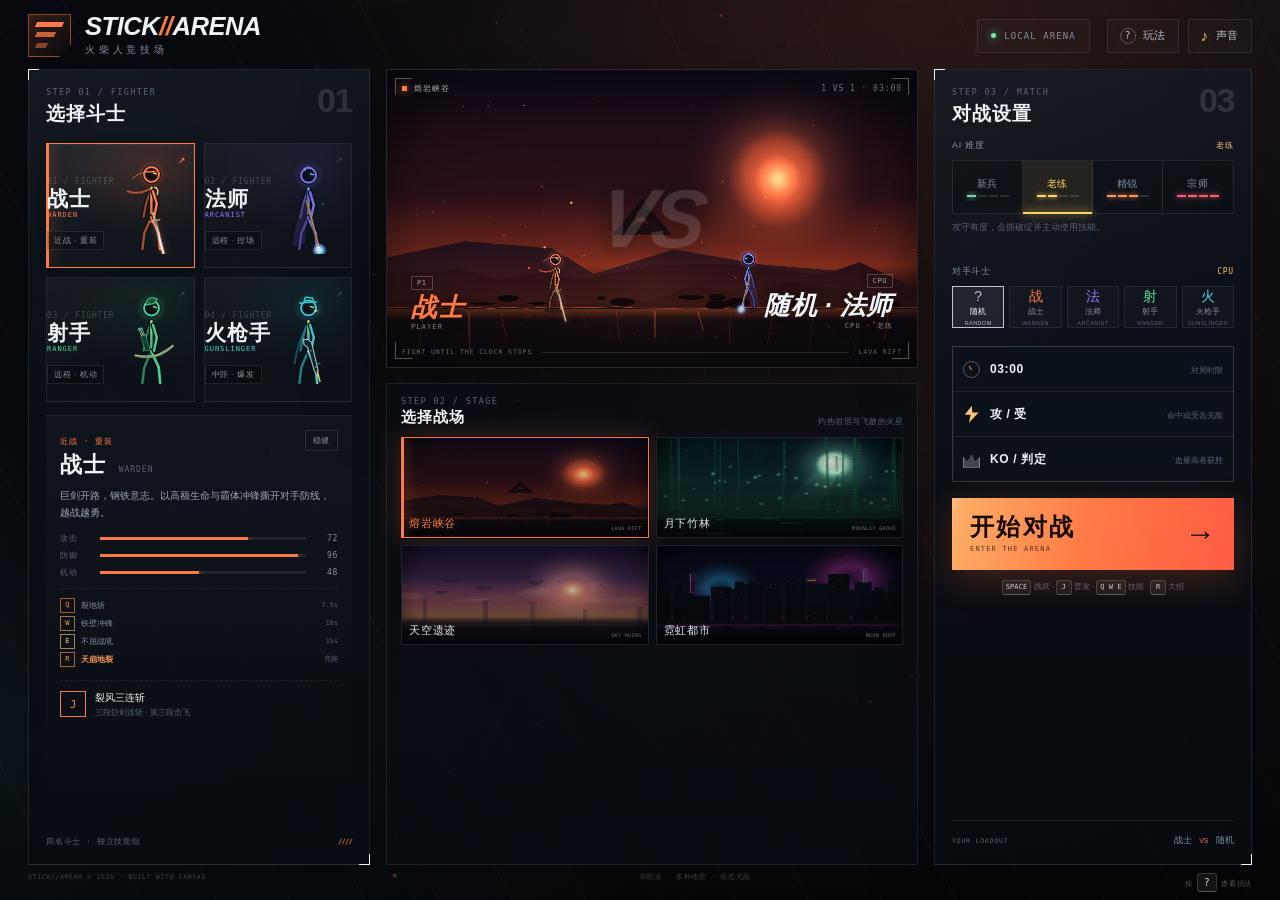
==== index.html @ f9698f89 "Deploy Stick Arena to GitHub Pages" ====
<!DOCTYPE html>
<html lang="zh-CN">
<head>
  <meta charset="UTF-8">
  <meta name="viewport" content="width=device-width, initial-scale=1.0, viewport-fit=cover">
  <meta name="theme-color" content="#07090d">
  <title>STICK//ARENA · 火柴人竞技场</title>
  <link rel="stylesheet" href="css/style.css">
</head>
<body>
  <div id="app">
    <section id="menuScreen" class="menu-screen">
      <canvas id="menuFx" class="menu-fx"></canvas>
      <div class="menu-grid"></div>

      <header class="menu-header">
        <div class="brand">
          <div class="brand-mark"><span></span><span></span><span></span></div>
          <div class="brand-text">
            <div class="brand-name">STICK<span>//</span>ARENA</div>
            <div class="brand-cn">火柴人竞技场</div>
          </div>
        </div>
        <div class="header-right">
          <div class="live-pill"><i></i> LOCAL ARENA</div>
          <button class="icon-btn" id="helpBtn" type="button" aria-label="玩法说明">
            <span class="icon-help">?</span><span class="btn-label">玩法</span>
          </button>
          <button class="icon-btn" id="muteBtn" type="button" aria-label="切换声音">
            <span id="muteIcon">♪</span><span class="btn-label" id="muteLabel">声音</span>
          </button>
        </div>
      </header>

      <main class="arena-menu">
        <section class="panel roster-panel">
          <div class="panel-heading">
            <div>
              <span class="eyebrow">STEP 01 / FIGHTER</span>
              <h2>选择斗士</h2>
            </div>
            <span class="index-mark">01</span>
          </div>
          <div class="character-grid" id="characterGrid"></div>
          <div class="fighter-detail" id="fighterDetail">
            <div class="detail-top">
              <div>
                <span class="detail-role" id="detailRole">近战 · 重装</span>
                <h3 id="detailName">战士 <small>WARDEN</small></h3>
              </div>
              <span class="detail-diff" id="detailDiff">稳健</span>
            </div>
            <p class="detail-desc" id="detailDesc"></p>
            <div class="stat-list" id="statList"></div>
            <div class="detail-skills" id="detailSkills"></div>
            <div class="basic-note">
              <span class="note-key">J</span>
              <div><b id="basicName">裂风三连斩</b><small id="basicHint"></small></div>
            </div>
          </div>
          <div class="roster-foot">
            <span>四名斗士 · 独立技能组</span>
            <span class="dots">////</span>
          </div>
        </section>

        <section class="center-column">
          <div class="preview-shell">
            <canvas id="previewCanvas" width="1600" height="900"></canvas>
            <div class="preview-scan"></div>
            <div class="preview-topline">
              <span class="venue-label"><i></i><span id="previewMapName">熔岩峡谷</span></span>
              <span class="preview-mode">1 VS 1 · 03:00</span>
            </div>
            <div class="preview-corner tl"></div>
            <div class="preview-corner tr"></div>
            <div class="preview-corner bl"></div>
            <div class="preview-corner br"></div>
            <div class="preview-fighter p1">
              <span class="pf-tag">P1</span>
              <strong id="previewP1">战士</strong>
              <small>PLAYER</small>
            </div>
            <div class="preview-vs">VS</div>
            <div class="preview-fighter p2">
              <span class="pf-tag">CPU</span>
              <strong id="previewP2">随机对手</strong>
              <small id="previewDiff">老兵</small>
            </div>
            <div class="preview-bottom">
              <span>FIGHT UNTIL THE CLOCK STOPS</span>
              <span class="preview-line"></span>
              <span id="previewMapEn">LAVA RIFT</span>
            </div>
          </div>

          <div class="map-section">
            <div class="section-title">
              <div><span class="eyebrow">STEP 02 / STAGE</span><h3>选择战场</h3></div>
              <span id="mapDesc" class="section-desc">灼热岩层与飞散的火星</span>
            </div>
            <div class="map-list" id="mapList"></div>
          </div>
        </section>

        <aside class="panel config-panel">
          <div class="panel-heading compact">
            <div>
              <span class="eyebrow">STEP 03 / MATCH</span>
              <h2>对战设置</h2>
            </div>
            <span class="index-mark">03</span>
          </div>

          <div class="config-block">
            <div class="config-label"><span>AI 难度</span><b id="difficultyTag">老练</b></div>
            <div class="difficulty-list" id="difficultyList"></div>
            <p class="config-desc" id="difficultyDesc"></p>
          </div>

          <div class="config-block">
            <div class="config-label"><span>对手斗士</span><b>CPU</b></div>
            <div class="opponent-list" id="opponentList"></div>
          </div>

          <div class="match-rules">
            <div class="rule"><span class="rule-icon clock"></span><div><b>03:00</b><small>对局时限</small></div></div>
            <div class="rule"><span class="rule-icon bolt"></span><div><b>攻 / 受</b><small>命中或受击充能</small></div></div>
            <div class="rule"><span class="rule-icon crown"></span><div><b>KO / 判定</b><small>血量高者获胜</small></div></div>
          </div>

          <button id="startBtn" class="start-btn" type="button">
            <span class="start-cn">开始对战</span>
            <span class="start-en">ENTER THE ARENA</span>
            <span class="start-arrow">→</span>
            <span class="start-shine"></span>
          </button>
          <p class="start-hint"><kbd>SPACE</kbd> 跳跃 · <kbd>J</kbd> 普攻 · <kbd>Q W E</kbd> 技能 · <kbd>R</kbd> 大招</p>

          <div class="selected-summary" id="selectedSummary">
            <span class="ss-label">YOUR LOADOUT</span>
            <span class="ss-main">战士 <i>VS</i> 随机</span>
          </div>
        </aside>
      </main>

      <footer class="menu-footer">
        <span>STICK//ARENA © 2026 · BUILT WITH CANVAS</span>
        <span>四职业 · 多种地图 · 动态充能</span>
        <span class="footer-tip">按 <kbd>?</kbd> 查看玩法</span>
      </footer>
    </section>

    <section id="gameScreen" class="game-screen" hidden>
      <div class="game-frame" id="gameFrame">
        <canvas id="gameCanvas" width="1600" height="900"></canvas>

        <div class="battle-hud">
          <div class="hud-top">
            <div class="duelist p1">
              <div class="portrait" id="p1Portrait"><span>战</span><i></i></div>
              <div class="duelist-bars">
                <div class="duelist-meta">
                  <span class="duelist-name" id="p1Name">战士</span>
                  <span class="duelist-hp" id="p1HpText">1150 / 1150</span>
                </div>
                <div class="hp-track">
                  <div class="hp-lag" id="p1HpLag"></div>
                  <div class="hp-fill" id="p1HpFill"></div>
                  <div class="hp-shine"></div>
                </div>
                <div class="energy-row">
                  <span class="energy-label">充能</span>
                  <div class="energy-track"><div class="energy-fill" id="p1EnergyFill"></div><span class="energy-ticks"></span></div>
                  <span class="energy-num" id="p1EnergyText">0</span>
                </div>
                <div class="buff-row" id="p1Buffs"></div>
              </div>
            </div>

            <div class="timer-box">
              <div class="match-mode">1 VS 1 · STICK//ARENA</div>
              <div class="timer" id="timer">03:00</div>
              <div class="timer-label">剩余时间</div>
            </div>

            <div class="duelist p2">
              <div class="duelist-bars">
                <div class="duelist-meta">
                  <span class="duelist-name" id="p2Name">法师</span>
                  <span class="duelist-hp" id="p2HpText">850 / 850</span>
                </div>
                <div class="hp-track">
                  <div class="hp-lag" id="p2HpLag"></div>
                  <div class="hp-fill" id="p2HpFill"></div>
                  <div class="hp-shine"></div>
                </div>
                <div class="energy-row">
                  <span class="energy-label">充能</span>
                  <div class="energy-track"><div class="energy-fill" id="p2EnergyFill"></div><span class="energy-ticks"></span></div>
                  <span class="energy-num" id="p2EnergyText">0</span>
                </div>
                <div class="buff-row p2-buffs" id="p2Buffs"></div>
              </div>
              <div class="portrait" id="p2Portrait"><span>法</span><i></i></div>
            </div>
          </div>

          <div class="cpu-badge"><i></i><span id="cpuBadge">CPU · 老兵</span></div>
          <button id="pauseBtn" class="pause-chip" type="button"><span>II</span> 暂停 <kbd>ESC</kbd></button>
          <button id="fsBtn" class="fs-chip" type="button" aria-label="切换全屏" title="全屏">⛶</button>
          <button id="muteGameBtn" class="sound-chip" type="button" aria-label="切换声音">♪</button>
        </div>

        <div id="comboBadge" class="combo-badge">
          <span class="combo-label">COMBO</span>
          <strong id="comboCount">2</strong>
          <span class="combo-hit">HITS</span>
        </div>

        <div id="statusToast" class="status-toast"></div>

        <div class="skill-dock" id="skillDock">
          <div class="dock-head">
            <span>COMBAT LOADOUT</span>
            <span id="dockFighter">战士 · 铁壁先锋</span>
          </div>
          <div class="dock-slots" id="dockSlots"></div>
          <div class="dock-hint"><span>技能冷却会随时间恢复</span><span>命中 / 受击积攒终极充能</span></div>
        </div>

        <div id="announce" class="announce">
          <span class="announce-kicker" id="announceKicker">ROUND 01</span>
          <strong id="announceMain">FIGHT</strong>
          <span class="announce-sub" id="announceSub">准备好了吗</span>
        </div>
        <div class="screen-flash" id="screenFlash"></div>
        <div class="hit-vignette" id="hitVignette"></div>

        <div class="modal-layer pause-layer" id="pauseOverlay" hidden>
          <div class="modal-card pause-card">
            <span class="eyebrow">MATCH SUSPENDED</span>
            <h2>战斗暂停</h2>
            <p>时间已冻结。准备好后继续，或重新开始本场对决。</p>
            <div class="pause-actions">
              <button class="primary-btn" id="resumeBtn" type="button">继续战斗 <kbd>ESC</kbd></button>
              <button class="ghost-btn" id="restartBtn" type="button">重新开始</button>
              <button class="ghost-btn" id="quitBtn" type="button">返回大厅</button>
            </div>
            <div class="pause-shortcuts">
              <span><kbd>A</kbd><kbd>D</kbd> 移动</span>
              <span><kbd>SPACE</kbd> 跳跃 / 二段跳</span>
              <span><kbd>J</kbd> 普攻</span>
              <span><kbd>Q</kbd><kbd>W</kbd><kbd>E</kbd> 技能</span>
              <span><kbd>R</kbd> 终极技能</span>
            </div>
          </div>
        </div>

        <div class="modal-layer result-layer" id="resultOverlay" hidden>
          <div class="modal-card result-card">
            <div class="result-topline">
              <span class="eyebrow" id="resultKicker">MATCH COMPLETE</span>
              <span class="result-badge" id="resultBadge">VICTORY</span>
            </div>
            <h2 id="resultTitle">胜利</h2>
            <p id="resultSub">你击败了对手。</p>
            <div class="result-scoreboard">
              <div class="rs-side p1">
                <span id="rsP1Name">战士</span>
                <strong id="rsP1Hp">42%</strong>
                <small>剩余生命</small>
              </div>
              <div class="rs-center">
                <span id="resultReason">KO</span>
                <i></i>
                <small id="resultTime">02:14</small>
              </div>
              <div class="rs-side p2">
                <span id="rsP2Name">法师</span>
                <strong id="rsP2Hp">0%</strong>
                <small>剩余生命</small>
              </div>
            </div>
            <div class="result-stats" id="resultStats">
              <div><span>总伤害</span><b id="statDamage">0</b></div>
              <div><span>最高连击</span><b id="statCombo">0</b></div>
              <div><span>技能命中</span><b id="statSkills">0</b></div>
              <div><span>大招释放</span><b id="statUlt">0</b></div>
            </div>
            <div class="result-actions">
              <button class="primary-btn" id="rematchBtn" type="button">再来一局 <span>↻</span></button>
              <button class="ghost-btn" id="backMenuBtn" type="button">返回大厅</button>
            </div>
          </div>
        </div>
      </div>

      <div class="touch-controls" id="touchControls">
        <button class="touch-pause" id="touchPauseBtn" type="button" aria-label="暂停">Ⅱ</button>
        <button class="touch-pause touch-mute" id="touchMuteBtn" type="button" aria-label="切换声音">♪</button>
        <button class="touch-pause touch-fs" id="touchFsBtn" type="button" aria-label="切换全屏">⛶</button>
        <div class="touch-cluster touch-move">
          <button class="touch-btn touch-dir" data-touch="KeyA" type="button" aria-label="向左移动"><b>◀</b></button>
          <button class="touch-btn touch-dir" data-touch="KeyD" type="button" aria-label="向右移动"><b>▶</b></button>
        </div>
        <div class="touch-cluster touch-actions">
          <button class="touch-btn touch-skill" data-touch="KeyQ" data-slot="0" type="button" aria-label="技能 Q">
            <span class="tb-key">Q</span><b class="tb-glyph">技</b><span class="tb-cd"></span>
          </button>
          <button class="touch-btn touch-skill" data-touch="KeyW" data-slot="1" type="button" aria-label="技能 W">
            <span class="tb-key">W</span><b class="tb-glyph">技</b><span class="tb-cd"></span>
          </button>
          <button class="touch-btn touch-skill" data-touch="KeyE" data-slot="2" type="button" aria-label="技能 E">
            <span class="tb-key">E</span><b class="tb-glyph">技</b><span class="tb-cd"></span>
          </button>
          <button class="touch-btn touch-jump" data-touch="Space" type="button" aria-label="跳跃">
            <b class="tb-main">跳</b><span class="tb-key">×2</span>
          </button>
          <button class="touch-btn touch-ult" data-touch="KeyR" type="button" aria-label="终极技能 R">
            <span class="tb-key">R</span><b class="tb-glyph">终</b><span class="tb-cd"></span>
          </button>
          <button class="touch-btn touch-attack" data-touch="KeyJ" type="button" aria-label="普通攻击 J">
            <b class="tb-main">攻</b><span class="tb-key">J</span>
          </button>
        </div>
      </div>

      <div class="rotate-note"><span>↻</span> 横屏体验更佳</div>
    </section>

    <div class="modal-layer help-layer" id="helpOverlay" hidden>
      <div class="modal-card help-card">
        <button class="modal-close" id="helpClose" type="button">×</button>
        <span class="eyebrow">FIELD MANUAL / 01</span>
        <h2>竞技场手册</h2>
        <div class="help-columns">
          <div class="help-col">
            <h4>操作</h4>
            <div class="key-list">
              <div><span><kbd>A</kbd><kbd>D</kbd></span><p>左右移动</p></div>
              <div><span><kbd>SPACE</kbd></span><p>跳跃 · 空中再按一次二段跳</p></div>
              <div><span><kbd>J</kbd></span><p>专属普攻 · 连续按键打出三段连击</p></div>
              <div><span><kbd>Q</kbd><kbd>W</kbd><kbd>E</kbd></span><p>三个专属技能，各自拥有冷却</p></div>
              <div><span><kbd>R</kbd></span><p>终极技能，需要 100% 充能</p></div>
              <div><span><kbd>ESC</kbd></span><p>暂停 / 继续</p></div>
              <div><span><kbd>手机</kbd></span><p>左侧移动，右侧跳跃、普攻、技能与大招</p></div>
            </div>
          </div>
          <div class="help-col">
            <h4>战斗规则</h4>
            <ul class="help-rules">
              <li><b>三分钟决胜</b><span>倒计时归零时，剩余生命百分比更高的一方获胜；生命归零则直接 KO。</span></li>
              <li><b>双向充能</b><span>命中敌人或受到伤害都会积攒终极充能。打得越凶，大招来得越快。</span></li>
              <li><b>技能冷却</b><span>三个技能独立冷却，槽位上的数字和遮罩显示剩余时间。</span></li>
              <li><b>角色克制</b><span>远程擅长拉扯，近战擅长贴脸。利用跳跃躲避弹道与地面火场。</span></li>
            </ul>
            <div class="help-energy">
              <div class="he-bar"><span></span></div>
              <p><b>命中 +16% / 受击 +26%</b><small>以伤害数值为基准，充满 100% 即可释放终极技能。</small></p>
            </div>
          </div>
        </div>
        <div class="help-roster" id="helpRoster"></div>
      </div>
    </div>
  </div>

  <script src="js/data.js"></script>
  <script src="js/audio.js"></script>
  <script src="js/render.js"></script>
  <script src="js/entities.js"></script>
  <script src="js/game.js"></script>
</body>
</html>
---- css/style.css ----
/* =========================================================
   STICK//ARENA — 界面样式
   ========================================================= */

:root {
  --bg: #05070b;
  --bg-2: #090d14;
  --panel: rgba(12, 17, 25, 0.82);
  --panel-solid: #0b1017;
  --line: rgba(255, 255, 255, 0.09);
  --line-strong: rgba(255, 255, 255, 0.17);
  --text: #eef3f6;
  --muted: #83909f;
  --muted-2: #586574;
  --accent: #ff7a45;
  --accent-2: #ffc37a;
  --cyan: #58e5ee;
  --green: #75e7ac;
  --danger: #ff5267;
  --display: "Bahnschrift Condensed", "Arial Narrow", "Microsoft YaHei UI", "Microsoft YaHei", sans-serif;
  --sans: "Microsoft YaHei UI", "Microsoft YaHei", "PingFang SC", "Noto Sans SC", sans-serif;
  --mono: "Cascadia Mono", "Consolas", monospace;
}

* { box-sizing: border-box; margin: 0; padding: 0; }

html, body {
  min-height: 100%;
  background: var(--bg);
  color: var(--text);
  font-family: var(--sans);
  -webkit-font-smoothing: antialiased;
}

body {
  overflow-x: hidden;
}

button {
  font-family: inherit;
  color: inherit;
  border: 0;
  background: none;
  cursor: pointer;
}

button:focus-visible {
  outline: 2px solid var(--accent);
  outline-offset: 3px;
}

kbd {
  display: inline-flex;
  align-items: center;
  justify-content: center;
  min-width: 20px;
  height: 19px;
  padding: 0 5px;
  border: 1px solid rgba(255,255,255,.16);
  border-bottom-color: rgba(255,255,255,.28);
  background: rgba(255,255,255,.06);
  border-radius: 3px;
  color: #cbd5dd;
  font-family: var(--mono);
  font-size: 10px;
  line-height: 1;
  letter-spacing: .02em;
}

::selection { background: var(--accent); color: #090b10; }

/* =========================================================
   主菜单
   ========================================================= */

.menu-screen {
  position: relative;
  min-height: 100vh;
  min-height: 100dvh;
  display: flex;
  flex-direction: column;
  isolation: isolate;
  overflow: hidden;
  background:
    radial-gradient(1100px 600px at 72% -8%, rgba(255, 122, 69, .11), transparent 58%),
    radial-gradient(900px 700px at 5% 88%, rgba(82, 196, 219, .07), transparent 65%),
    linear-gradient(160deg, #070a10 0%, #070a0f 50%, #05070b 100%);
}

.menu-screen::before {
  content: "";
  position: absolute;
  inset: 0;
  background-image:
    linear-gradient(rgba(255,255,255,.018) 1px, transparent 1px),
    linear-gradient(90deg, rgba(255,255,255,.018) 1px, transparent 1px);
  background-size: 64px 64px;
  mask-image: radial-gradient(ellipse at 60% 42%, black, transparent 72%);
  pointer-events: none;
  z-index: -1;
}

.menu-screen::after {
  content: "";
  position: absolute;
  inset: 0;
  pointer-events: none;
  background: linear-gradient(180deg, rgba(0,0,0,.1), transparent 18%, transparent 82%, rgba(0,0,0,.35));
  z-index: 4;
}

.menu-fx {
  position: absolute;
  inset: 0;
  width: 100%;
  height: 100%;
  pointer-events: none;
  z-index: -1;
  opacity: .8;
}

.menu-grid {
  position: absolute;
  inset: 0;
  pointer-events: none;
  z-index: -1;
  opacity: .25;
  background:
    linear-gradient(115deg, transparent 0 48.9%, rgba(255,122,69,.08) 49%, transparent 49.2% 100%),
    linear-gradient(115deg, transparent 0 64.8%, rgba(255,255,255,.035) 65%, transparent 65.2% 100%);
}

/* 顶栏 */

.menu-header {
  position: relative;
  z-index: 10;
  flex: 0 0 auto;
  display: flex;
  align-items: center;
  justify-content: space-between;
  padding: 22px clamp(24px, 3.2vw, 56px) 16px;
}

.brand {
  display: flex;
  align-items: center;
  gap: 14px;
}

.brand-mark {
  position: relative;
  width: 43px;
  height: 43px;
  display: grid;
  gap: 4px;
  padding: 7px;
  border: 1px solid rgba(255,122,69,.5);
  background: linear-gradient(145deg, rgba(255,122,69,.18), rgba(255,122,69,.02));
  clip-path: polygon(0 0, 100% 0, 100% 72%, 72% 100%, 0 100%);
}

.brand-mark span {
  display: block;
  height: 5px;
  background: var(--accent);
  transform: skewX(-24deg);
  transform-origin: left;
}
.brand-mark span:nth-child(1) { width: 100%; }
.brand-mark span:nth-child(2) { width: 70%; opacity: .76; }
.brand-mark span:nth-child(3) { width: 42%; opacity: .48; }

.brand-name {
  font-family: var(--display);
  font-weight: 800;
  font-size: clamp(25px, 2vw, 34px);
  line-height: .86;
  letter-spacing: -.02em;
  font-stretch: condensed;
  font-style: italic;
  text-transform: uppercase;
}
.brand-name span { color: var(--accent); }
.brand-cn {
  margin-top: 6px;
  color: var(--muted);
  font-size: 10px;
  letter-spacing: .38em;
}

.header-right {
  display: flex;
  align-items: center;
  gap: 9px;
}

.live-pill {
  display: flex;
  align-items: center;
  gap: 8px;
  height: 34px;
  padding: 0 13px;
  margin-right: 8px;
  border: 1px solid var(--line);
  color: var(--muted);
  font-family: var(--mono);
  font-size: 9px;
  letter-spacing: .12em;
  background: rgba(255,255,255,.018);
}
.live-pill i {
  width: 5px; height: 5px; border-radius: 50%;
  background: var(--green);
  box-shadow: 0 0 8px var(--green);
  animation: livePulse 2s infinite;
}

.icon-btn {
  height: 34px;
  display: inline-flex;
  align-items: center;
  gap: 7px;
  padding: 0 12px;
  border: 1px solid var(--line);
  background: rgba(255,255,255,.025);
  color: #b7c1cb;
  font-size: 11px;
  letter-spacing: .05em;
  transition: border-color .2s, background .2s, color .2s;
}
.icon-btn:hover {
  border-color: rgba(255,122,69,.5);
  background: rgba(255,122,69,.08);
  color: #fff;
}
.icon-help {
  width: 16px; height: 16px;
  border: 1px solid rgba(255,255,255,.25);
  border-radius: 50%;
  display: inline-flex; align-items: center; justify-content: center;
  font-family: var(--mono); font-size: 10px;
}
#muteIcon { color: var(--accent-2); font-size: 15px; }

/* 主布局 */

.arena-menu {
  position: relative;
  z-index: 5;
  flex: 1 1 auto;
  display: grid;
  grid-template-columns: minmax(320px, 370px) minmax(460px, 1fr) minmax(300px, 340px);
  gap: clamp(16px, 1.5vw, 26px);
  width: 100%;
  max-width: 1800px;
  margin: 0 auto;
  padding: 6px clamp(24px, 3.2vw, 56px) 14px;
  align-items: stretch;
}

.panel {
  position: relative;
  min-width: 0;
  border: 1px solid var(--line);
  background:
    linear-gradient(160deg, rgba(255,255,255,.035), transparent 35%),
    linear-gradient(180deg, rgba(12,18,27,.9), rgba(8,12,18,.86));
  backdrop-filter: blur(14px);
  box-shadow: 0 22px 70px rgba(0,0,0,.22);
}
.panel::before,
.panel::after {
  content: "";
  position: absolute;
  width: 10px;
  height: 10px;
  pointer-events: none;
  border-color: rgba(255,122,69,.55);
}
.panel::before { top: -1px; left: -1px; border-top: 1px solid; border-left: 1px solid; }
.panel::after { right: -1px; bottom: -1px; border-right: 1px solid; border-bottom: 1px solid; }

.roster-panel {
  display: flex;
  flex-direction: column;
  padding: 20px;
}

.panel-heading {
  display: flex;
  justify-content: space-between;
  align-items: flex-start;
  gap: 16px;
  margin-bottom: 16px;
}
.panel-heading.compact { margin-bottom: 12px; }

.eyebrow {
  display: block;
  color: var(--muted-2);
  font-family: var(--mono);
  font-size: 8.5px;
  letter-spacing: .16em;
  line-height: 1.2;
}

.panel-heading h2 {
  margin-top: 4px;
  font-family: var(--display);
  font-weight: 700;
  font-size: 19px;
  letter-spacing: .06em;
}

.index-mark {
  color: rgba(255,255,255,.12);
  font-family: var(--display);
  font-size: 34px;
  line-height: .8;
  font-weight: 700;
  letter-spacing: -.04em;
}

/* 角色卡片 */

.character-grid {
  display: grid;
  grid-template-columns: 1fr 1fr;
  gap: 9px;
}

.character-card {
  position: relative;
  min-height: 125px;
  padding: 0;
  overflow: hidden;
  text-align: left;
  border: 1px solid rgba(255,255,255,.075);
  background:
    radial-gradient(100% 90% at 75% 18%, var(--char-glow-soft), transparent 62%),
    linear-gradient(150deg, rgba(255,255,255,.045), rgba(255,255,255,.008) 55%);
  transition: border-color .2s, transform .2s, background .2s;
}
.character-card:hover {
  transform: translateY(-2px);
  border-color: rgba(255,255,255,.2);
}
.character-card.active {
  border-color: var(--char-color);
  background:
    radial-gradient(100% 90% at 72% 18%, var(--char-glow), transparent 65%),
    linear-gradient(150deg, rgba(255,255,255,.075), rgba(255,255,255,.012) 55%);
  box-shadow: inset 0 0 0 1px rgba(255,255,255,.045), 0 10px 30px rgba(0,0,0,.25);
}
.character-card.active::after {
  content: "";
  position: absolute;
  left: 0; top: 0; bottom: 0;
  width: 2px;
  background: var(--char-color);
  box-shadow: 0 0 16px var(--char-color);
}
.character-card .cc-canvas {
  position: absolute;
  right: -4px;
  bottom: 13px;
  width: 106px;
  height: 94px;
  opacity: .9;
  pointer-events: none;
}
.character-card.active .cc-canvas { opacity: 1; }
.cc-copy {
  position: relative;
  z-index: 2;
  padding: 11px 0 0 12px;
  pointer-events: none;
}
.cc-index {
  display: block;
  color: rgba(255,255,255,.2);
  font-family: var(--mono);
  font-size: 8px;
  letter-spacing: .1em;
}
.cc-name {
  display: block;
  margin-top: 2px;
  font-family: var(--display);
  font-size: 21px;
  font-weight: 700;
  letter-spacing: .06em;
  line-height: 1.05;
}
.cc-en {
  display: block;
  margin-top: 1px;
  color: var(--char-color);
  font-family: var(--mono);
  font-size: 7px;
  letter-spacing: .14em;
}
.cc-role {
  display: inline-block;
  margin-top: 12px;
  padding: 3px 6px;
  border: 1px solid rgba(255,255,255,.09);
  background: rgba(0,0,0,.22);
  color: var(--muted);
  font-size: 8px;
  letter-spacing: .08em;
}
.cc-arrow {
  position: absolute;
  right: 8px;
  top: 8px;
  color: rgba(255,255,255,.18);
  font-family: var(--mono);
  font-size: 12px;
}
.character-card.active .cc-arrow { color: var(--char-color); }

/* 选中角色简介 */

.fighter-detail {
  position: relative;
  flex: 1 1 auto;
  min-height: 0;
  margin-top: 13px;
  padding: 14px;
  border-top: 1px solid var(--line);
  background: linear-gradient(180deg, rgba(255,255,255,.022), transparent);
}
.detail-top {
  display: flex;
  align-items: flex-start;
  justify-content: space-between;
  gap: 12px;
}
.detail-role {
  color: var(--accent);
  font-family: var(--mono);
  font-size: 8px;
  letter-spacing: .12em;
}
.fighter-detail h3 {
  margin-top: 2px;
  font-family: var(--display);
  font-size: 22px;
  letter-spacing: .04em;
}
.fighter-detail h3 small {
  margin-left: 6px;
  color: var(--muted-2);
  font-family: var(--mono);
  font-size: 8px;
  letter-spacing: .12em;
  font-weight: 400;
}
.detail-diff {
  padding: 4px 7px;
  border: 1px solid rgba(255,255,255,.1);
  color: var(--muted);
  font-size: 8px;
  letter-spacing: .08em;
}
.detail-desc {
  margin-top: 8px;
  color: #9ca8b4;
  font-size: 10px;
  line-height: 1.72;
}
.stat-list {
  display: grid;
  gap: 6px;
  margin-top: 12px;
}
.stat-row {
  display: grid;
  grid-template-columns: 32px 1fr 24px;
  align-items: center;
  gap: 8px;
  color: var(--muted-2);
  font-size: 8px;
  letter-spacing: .08em;
}
.stat-row b {
  color: var(--muted);
  font-family: var(--mono);
  font-size: 8px;
  font-weight: 400;
  text-align: right;
}
.stat-track {
  height: 3px;
  background: rgba(255,255,255,.08);
  overflow: hidden;
}
.stat-track i {
  display: block;
  height: 100%;
  background: var(--char-color, var(--accent));
  box-shadow: 0 0 8px var(--char-color, var(--accent));
}
.detail-skills {
  display: grid;
  gap: 3px;
  margin-top: 10px;
  padding-top: 9px;
  border-top: 1px dashed rgba(255,255,255,.08);
}
.detail-skill {
  display: flex;
  align-items: center;
  gap: 6px;
  min-width: 0;
  color: var(--muted);
  font-size: 8px;
  letter-spacing: .02em;
}
.detail-skill i {
  flex: 0 0 auto;
  width: 15px;
  height: 15px;
  display: inline-flex;
  align-items: center;
  justify-content: center;
  border: 1px solid color-mix(in srgb, var(--skill-c) 62%, transparent);
  color: var(--skill-c);
  font-family: var(--mono);
  font-size: 7px;
  font-style: normal;
}
.detail-skill b {
  overflow: hidden;
  white-space: nowrap;
  text-overflow: ellipsis;
  font-weight: 500;
}
.detail-skill small {
  margin-left: auto;
  flex: 0 0 auto;
  color: var(--muted-2);
  font-family: var(--mono);
  font-size: 6.5px;
}
.detail-skill.ultimate { color: var(--skill-c); }
.detail-skill.ultimate b { font-weight: 600; }

.basic-note {
  display: flex;
  align-items: center;
  gap: 9px;
  margin-top: 13px;
  padding-top: 10px;
  border-top: 1px dashed rgba(255,255,255,.08);
}
.note-key {
  display: inline-flex;
  flex: 0 0 auto;
  width: 26px;
  height: 26px;
  align-items: center;
  justify-content: center;
  border: 1px solid var(--char-color, var(--accent));
  color: var(--char-color, var(--accent));
  font-family: var(--mono);
  font-size: 11px;
}
.basic-note b {
  display: block;
  font-size: 10px;
  font-weight: 500;
}
.basic-note small {
  display: block;
  margin-top: 2px;
  color: var(--muted-2);
  font-size: 8px;
}
.roster-foot {
  display: flex;
  justify-content: space-between;
  padding-top: 10px;
  color: var(--muted-2);
  font-family: var(--mono);
  font-size: 7.5px;
  letter-spacing: .1em;
}
.dots { color: var(--accent); letter-spacing: -1px; }

/* 中央预览 */

.center-column {
  display: flex;
  flex-direction: column;
  min-width: 0;
  gap: 15px;
}

.preview-shell {
  position: relative;
  width: 100%;
  aspect-ratio: 16 / 9;
  overflow: hidden;
  border: 1px solid rgba(255,255,255,.12);
  background: #080c12;
  box-shadow: 0 25px 80px rgba(0,0,0,.42);
}
.preview-shell::after {
  content: "";
  position: absolute;
  inset: 0;
  pointer-events: none;
  background:
    linear-gradient(180deg, rgba(4,7,12,.36), transparent 20% 66%, rgba(4,7,12,.52)),
    radial-gradient(ellipse at center, transparent 52%, rgba(4,7,12,.28));
}
#previewCanvas {
  display: block;
  width: 100%;
  height: 100%;
}
.preview-scan {
  position: absolute;
  inset: 0;
  pointer-events: none;
  z-index: 2;
  opacity: .22;
  background: repeating-linear-gradient(0deg, transparent 0 3px, rgba(255,255,255,.05) 3px 4px);
  mix-blend-mode: overlay;
}
.preview-topline {
  position: absolute;
  z-index: 3;
  top: 13px;
  left: 15px;
  right: 15px;
  display: flex;
  justify-content: space-between;
  align-items: center;
  color: rgba(255,255,255,.68);
  font-family: var(--mono);
  font-size: 8px;
  letter-spacing: .12em;
}
.venue-label { display: inline-flex; align-items: center; gap: 7px; }
.venue-label i {
  width: 5px; height: 5px; background: var(--accent); box-shadow: 0 0 9px var(--accent);
}
.preview-mode { opacity: .62; }
.preview-fighter {
  position: absolute;
  z-index: 4;
  bottom: 36px;
  display: flex;
  flex-direction: column;
  pointer-events: none;
  text-shadow: 0 2px 12px rgba(0,0,0,.8);
}
.preview-fighter.p1 { left: 24px; }
.preview-fighter.p2 { right: 24px; align-items: flex-end; text-align: right; }
.pf-tag {
  display: inline-flex;
  align-self: flex-start;
  padding: 2px 5px;
  border: 1px solid rgba(255,255,255,.22);
  color: rgba(255,255,255,.6);
  font-family: var(--mono);
  font-size: 7px;
  letter-spacing: .08em;
}
.preview-fighter.p2 .pf-tag { align-self: flex-end; }
.preview-fighter strong {
  margin-top: 6px;
  font-family: var(--display);
  font-size: clamp(20px, 2vw, 34px);
  font-style: italic;
  line-height: .9;
  letter-spacing: .02em;
}
.preview-fighter.p1 strong { color: var(--selected-color, #ff9b65); }
.preview-fighter.p2 strong { color: #f1f4f8; }
.preview-fighter small {
  margin-top: 4px;
  color: rgba(255,255,255,.48);
  font-family: var(--mono);
  font-size: 7px;
  letter-spacing: .16em;
}
.preview-vs {
  position: absolute;
  z-index: 4;
  left: 50%;
  top: 50%;
  transform: translate(-50%, -50%) skewX(-8deg);
  color: rgba(255,255,255,.14);
  font-family: var(--display);
  font-size: clamp(52px, 6.4vw, 96px);
  font-style: italic;
  font-weight: 800;
  line-height: 1;
  letter-spacing: -.04em;
  text-shadow: 0 0 28px rgba(0,0,0,.65);
  pointer-events: none;
}
.preview-bottom {
  position: absolute;
  z-index: 3;
  left: 15px;
  right: 15px;
  bottom: 11px;
  display: flex;
  align-items: center;
  gap: 10px;
  color: rgba(255,255,255,.38);
  font-family: var(--mono);
  font-size: 6.5px;
  letter-spacing: .14em;
}
.preview-line { flex: 1; height: 1px; background: rgba(255,255,255,.12); }
.preview-corner {
  position: absolute;
  z-index: 3;
  width: 17px;
  height: 17px;
  border-color: rgba(255,255,255,.32);
  border-style: solid;
  pointer-events: none;
}
.preview-corner.tl { top: 8px; left: 8px; border-width: 1px 0 0 1px; }
.preview-corner.tr { top: 8px; right: 8px; border-width: 1px 1px 0 0; }
.preview-corner.bl { bottom: 8px; left: 8px; border-width: 0 0 1px 1px; }
.preview-corner.br { bottom: 8px; right: 8px; border-width: 0 1px 1px 0; }

/* 地图 */

.map-section {
  flex: 1 1 auto;
  min-height: 0;
  padding: 12px 14px 13px;
  border: 1px solid var(--line);
  background: rgba(10,15,22,.72);
  backdrop-filter: blur(10px);
}
.section-title {
  display: flex;
  align-items: flex-end;
  justify-content: space-between;
  gap: 16px;
  margin-bottom: 10px;
}
.section-title h3 {
  margin-top: 2px;
  font-family: var(--display);
  font-size: 15px;
  letter-spacing: .06em;
}
.section-desc {
  color: var(--muted-2);
  font-size: 8px;
  letter-spacing: .06em;
  text-align: right;
}
.map-list {
  display: grid;
  grid-template-columns: repeat(4, 1fr);
  gap: 7px;
}
.map-card {
  position: relative;
  padding: 0;
  overflow: hidden;
  border: 1px solid rgba(255,255,255,.09);
  background: #090d12;
  text-align: left;
  transition: border-color .2s, transform .2s;
}
.map-card:hover { transform: translateY(-2px); border-color: rgba(255,255,255,.28); }
.map-card.active {
  border-color: var(--map-accent);
  box-shadow: 0 0 0 1px rgba(0,0,0,.7), 0 0 24px color-mix(in srgb, var(--map-accent) 22%, transparent);
}
.map-thumb {
  position: relative;
  display: block;
  aspect-ratio: 16 / 6.4;
  overflow: hidden;
  background: #0c1017;
}
.map-thumb canvas { position: absolute; inset: 0; width: 100%; height: 100%; display: block; }
.map-thumb::after {
  content: "";
  position: absolute;
  inset: 0;
  background: linear-gradient(180deg, transparent 40%, rgba(3,5,9,.78));
}
.map-name {
  position: absolute;
  z-index: 2;
  left: 7px;
  bottom: 6px;
  font-family: var(--display);
  font-size: 11px;
  letter-spacing: .07em;
  color: #e6edf2;
}
.map-en {
  position: absolute;
  z-index: 2;
  right: 6px;
  bottom: 6px;
  color: rgba(255,255,255,.42);
  font-family: var(--mono);
  font-size: 5px;
  letter-spacing: .07em;
}
.map-card.active .map-name { color: var(--map-accent); }
.map-card.active::before {
  content: "";
  position: absolute;
  z-index: 3;
  left: 0;
  top: 0;
  width: 2px;
  bottom: 0;
  background: var(--map-accent);
  box-shadow: 0 0 14px var(--map-accent);
}

/* 右侧设置 */

.config-panel {
  display: flex;
  flex-direction: column;
  padding: 20px;
}
.config-block { margin-bottom: 16px; }
.config-label {
  display: flex;
  align-items: center;
  justify-content: space-between;
  margin-bottom: 8px;
  color: var(--muted);
  font-size: 9px;
  letter-spacing: .08em;
}
.config-label b {
  color: var(--accent-2);
  font-family: var(--mono);
  font-size: 8px;
  font-weight: 400;
  letter-spacing: .1em;
}

.difficulty-list {
  display: grid;
  grid-template-columns: repeat(4, 1fr);
  border: 1px solid var(--line);
  background: rgba(0,0,0,.18);
}
.diff-btn {
  position: relative;
  height: 52px;
  display: flex;
  flex-direction: column;
  align-items: center;
  justify-content: center;
  gap: 4px;
  border-right: 1px solid var(--line);
  color: var(--muted);
  transition: background .2s, color .2s;
}
.diff-btn:last-child { border-right: 0; }
.diff-btn:hover { background: rgba(255,255,255,.035); color: #fff; }
.diff-btn.active { color: var(--diff-color); background: color-mix(in srgb, var(--diff-color) 9%, transparent); }
.diff-btn.active::after {
  content: "";
  position: absolute;
  bottom: -1px; left: 0; right: 0;
  height: 2px;
  background: var(--diff-color);
  box-shadow: 0 0 10px var(--diff-color);
}
.diff-name { font-size: 10px; letter-spacing: .08em; }
.diff-bars { display: flex; gap: 2px; }
.diff-bars i {
  display: block;
  width: 9px;
  height: 2px;
  background: rgba(255,255,255,.12);
}
.diff-bars i.on { background: var(--diff-color); box-shadow: 0 0 5px var(--diff-color); }
.config-desc {
  min-height: 28px;
  margin-top: 7px;
  color: var(--muted-2);
  font-size: 8.5px;
  line-height: 1.6;
}

.opponent-list {
  display: grid;
  grid-template-columns: repeat(5, 1fr);
  gap: 5px;
}
.opp-btn {
  height: 42px;
  display: flex;
  flex-direction: column;
  align-items: center;
  justify-content: center;
  gap: 3px;
  border: 1px solid rgba(255,255,255,.075);
  background: rgba(255,255,255,.018);
  color: var(--muted);
  font-size: 8px;
  transition: all .2s;
}
.opp-btn .opp-mark {
  font-family: var(--display);
  font-size: 14px;
  line-height: 1;
  color: var(--opp-color, #b9c4ce);
}
.opp-btn small { color: var(--muted-2); font-size: 5.5px; letter-spacing: .08em; }
.opp-btn:hover { border-color: rgba(255,255,255,.22); color: #fff; }
.opp-btn.active {
  color: #fff;
  border-color: var(--opp-color, var(--accent));
  background: color-mix(in srgb, var(--opp-color, var(--accent)) 10%, transparent);
}
.opp-btn.active small { color: var(--opp-color, var(--accent)); }

.match-rules {
  display: grid;
  grid-template-columns: 1fr;
  gap: 1px;
  margin-top: 2px;
  border: 1px solid var(--line);
  background: var(--line);
}
.rule {
  display: flex;
  align-items: center;
  gap: 10px;
  min-height: 44px;
  padding: 7px 10px;
  background: #0b1119;
}
.rule div { display: flex; align-items: baseline; justify-content: space-between; flex: 1; gap: 8px; }
.rule b { font-family: var(--display); font-size: 12px; letter-spacing: .05em; }
.rule small { color: var(--muted-2); font-size: 8px; }
.rule-icon { position: relative; display: block; width: 17px; height: 17px; flex: 0 0 auto; }
.rule-icon.clock { border: 1px solid rgba(255,255,255,.3); border-radius: 50%; }
.rule-icon.clock::after {
  content: ""; position: absolute; left: 7px; top: 3px; width: 1px; height: 5px;
  background: var(--accent); transform-origin: bottom; transform: rotate(-30deg);
}
.rule-icon.bolt {
  clip-path: polygon(52% 0, 10% 54%, 45% 54%, 35% 100%, 92% 40%, 55% 40%);
  background: var(--accent-2);
}
.rule-icon.crown {
  border: 1px solid rgba(255,255,255,.3);
  clip-path: polygon(0 100%, 0 35%, 28% 60%, 50% 18%, 72% 60%, 100% 35%, 100% 100%);
  background: rgba(255,255,255,.22);
}

.start-btn {
  position: relative;
  flex: 0 0 auto;
  height: 72px;
  margin-top: 16px;
  padding: 0 18px;
  display: grid;
  grid-template-columns: 1fr auto;
  grid-template-rows: auto auto;
  align-content: center;
  text-align: left;
  overflow: hidden;
  color: #160b06;
  background: linear-gradient(102deg, #ffb067 0%, #ff7a45 48%, #ff5b44 100%);
  box-shadow: 0 10px 34px rgba(255,100,50,.24);
  transition: transform .2s, box-shadow .2s, filter .2s;
}
.start-btn:hover {
  transform: translateY(-2px);
  filter: brightness(1.06);
  box-shadow: 0 16px 46px rgba(255,100,50,.35);
}
.start-btn:active { transform: translateY(0); }
.start-cn {
  align-self: end;
  font-family: var(--display);
  font-size: 24px;
  font-weight: 700;
  letter-spacing: .1em;
  line-height: 1;
}
.start-en {
  grid-column: 1;
  margin-top: 6px;
  font-family: var(--mono);
  font-size: 7px;
  letter-spacing: .17em;
  opacity: .7;
}
.start-arrow {
  grid-column: 2;
  grid-row: 1 / 3;
  align-self: center;
  font-family: var(--display);
  font-size: 31px;
  transition: transform .2s;
}
.start-btn:hover .start-arrow { transform: translateX(5px); }
.start-shine {
  position: absolute;
  top: -40%;
  left: -30%;
  width: 30%;
  height: 180%;
  background: linear-gradient(90deg, transparent, rgba(255,255,255,.46), transparent);
  transform: skewX(-24deg);
  animation: startShine 4.8s infinite;
}
.start-hint {
  margin-top: 10px;
  color: var(--muted-2);
  font-size: 7.5px;
  line-height: 1.7;
  text-align: center;
}
.start-hint kbd { height: 15px; min-width: 16px; font-size: 7px; padding: 0 3px; }

.selected-summary {
  margin-top: auto;
  padding-top: 13px;
  border-top: 1px solid var(--line);
  display: flex;
  justify-content: space-between;
  align-items: center;
  gap: 12px;
}
.ss-label { color: var(--muted-2); font-family: var(--mono); font-size: 6.5px; letter-spacing: .12em; }
.ss-main { font-size: 9px; color: var(--muted); }
.ss-main i { color: var(--accent); font-style: normal; padding: 0 5px; font-size: 7px; }

.menu-footer {
  position: relative;
  z-index: 8;
  flex: 0 0 auto;
  display: flex;
  justify-content: space-between;
  gap: 20px;
  padding: 4px clamp(24px, 3.2vw, 56px) 15px;
  color: rgba(255,255,255,.22);
  font-family: var(--mono);
  font-size: 6.5px;
  letter-spacing: .1em;
}
.footer-tip { color: rgba(255,255,255,.34); }

/* =========================================================
   游戏界面
   ========================================================= */

.game-screen {
  position: fixed;
  inset: 0;
  z-index: 50;
  overflow: hidden;
  background: #000;
  touch-action: none;
}
.game-screen[hidden] { display: none; }

.game-frame {
  position: absolute;
  left: 50%;
  top: 50%;
  width: 1600px;
  height: 900px;
  transform: translate(-50%, -50%) scale(var(--game-scale, 1));
  transform-origin: center center;
  background: #05070b;
  overflow: hidden;
}
#gameCanvas {
  position: absolute;
  inset: 0;
  width: 100%;
  height: 100%;
  display: block;
}

.battle-hud {
  position: absolute;
  inset: 0;
  z-index: 10;
  pointer-events: none;
}

.hud-top {
  display: flex;
  justify-content: space-between;
  align-items: flex-start;
  padding: 26px 36px 0;
}
.duelist {
  width: 610px;
  display: flex;
  gap: 13px;
  align-items: flex-start;
}
.duelist.p2 {
  flex-direction: row;
  text-align: right;
}
.duelist.p2 .duelist-bars { align-items: flex-end; }
.duelist.p1 .portrait { border-color: var(--p1-color, #ff7a45); }
.duelist.p2 .portrait { border-color: var(--p2-color, #8d7bff); }
.portrait {
  position: relative;
  flex: 0 0 78px;
  width: 78px;
  height: 84px;
  display: flex;
  align-items: center;
  justify-content: center;
  background:
    radial-gradient(circle at 50% 44%, rgba(255,255,255,.12), transparent 60%),
    linear-gradient(150deg, rgba(255,255,255,.08), rgba(0,0,0,.4));
  border: 1px solid rgba(255,255,255,.24);
  clip-path: polygon(0 0, 76% 0, 100% 24%, 100% 100%, 24% 100%, 0 76%);
  box-shadow: inset 0 0 22px rgba(0,0,0,.45);
}
.portrait::before {
  content: "";
  position: absolute;
  inset: 6px;
  border: 1px solid rgba(255,255,255,.07);
  clip-path: inherit;
}
.portrait span {
  position: relative;
  z-index: 2;
  font-family: var(--display);
  font-size: 39px;
  font-weight: 700;
  color: var(--p-color, #ff9b65);
  text-shadow: 0 0 20px var(--p-color, #ff7a45);
}
.portrait i {
  position: absolute;
  left: 0;
  right: 0;
  bottom: 0;
  height: 2px;
  background: var(--p-color, #ff7a45);
  box-shadow: 0 0 12px var(--p-color, #ff7a45);
}
.duelist-bars {
  flex: 1;
  min-width: 0;
  display: flex;
  flex-direction: column;
  gap: 6px;
  padding-top: 5px;
}
.duelist-meta {
  display: flex;
  justify-content: space-between;
  align-items: baseline;
  gap: 10px;
}
.duelist-name {
  font-family: var(--display);
  font-size: 22px;
  font-weight: 700;
  letter-spacing: .08em;
  line-height: 1;
  text-shadow: 0 2px 14px rgba(0,0,0,.9);
}
.duelist-hp {
  color: rgba(255,255,255,.52);
  font-family: var(--mono);
  font-size: 8px;
  letter-spacing: .05em;
}
.hp-track {
  position: relative;
  height: 22px;
  border: 1px solid rgba(255,255,255,.17);
  background: rgba(0,0,0,.56);
  overflow: hidden;
  box-shadow: 0 4px 16px rgba(0,0,0,.35);
}
.hp-track > div {
  position: absolute;
  top: 0;
  bottom: 0;
  left: 0;
  width: 100%;
  transform-origin: left center;
}
.p2 .hp-track > div { left: auto; right: 0; transform-origin: right center; }
.hp-lag {
  background: rgba(255,255,255,.42);
  transition: width .55s cubic-bezier(.2,.8,.2,1);
  z-index: 1;
}
.hp-fill {
  background: linear-gradient(90deg, var(--p-color, #ff7a45), var(--p-color2, #ffc37a));
  z-index: 2;
  transition: width .1s linear;
  box-shadow: 0 0 14px var(--p-color, #ff7a45);
}
.p2 .hp-fill { background: linear-gradient(270deg, var(--p-color), var(--p-color2)); }
.duelist.low-hp .hp-track {
  border-color: rgba(255,92,84,.5);
  animation: lowHpPulse 1.15s ease-in-out infinite;
}
.duelist.low-hp .duelist-hp { color: #ff9c92; }
@keyframes lowHpPulse {
  0%, 100% { box-shadow: 0 4px 16px rgba(0,0,0,.35), inset 0 0 0 rgba(255,72,64,0); }
  50% { box-shadow: 0 4px 16px rgba(0,0,0,.35), inset 0 0 18px rgba(255,72,64,.18); }
}
.hp-shine {
  height: 40%;
  top: 0;
  bottom: auto;
  background: linear-gradient(180deg, rgba(255,255,255,.22), transparent);
  z-index: 3;
  pointer-events: none;
}
.energy-row {
  display: flex;
  align-items: center;
  gap: 7px;
}
.p2 .energy-row { flex-direction: row-reverse; }
.energy-label {
  color: rgba(255,255,255,.36);
  font-size: 7px;
  letter-spacing: .09em;
}
.energy-track {
  position: relative;
  flex: 1;
  height: 7px;
  border: 1px solid rgba(255,255,255,.12);
  background: rgba(0,0,0,.52);
  overflow: hidden;
}
.energy-fill {
  position: absolute;
  inset: 0 auto 0 0;
  width: 0%;
  background: linear-gradient(90deg, var(--p-color, #ff7a45), #fff3cf);
  box-shadow: 0 0 11px var(--p-color, #ff7a45);
  transition: width .18s ease-out;
}
.p2 .energy-fill { left: auto; right: 0; background: linear-gradient(270deg, var(--p-color), #fff3cf); }
.energy-fill.full {
  animation: energyFull 1.1s ease-in-out infinite;
}
.energy-ticks {
  position: absolute;
  inset: 0;
  background: repeating-linear-gradient(90deg, transparent 0 calc(10% - 1px), rgba(0,0,0,.62) calc(10% - 1px) 10%);
  pointer-events: none;
}
.energy-num {
  width: 30px;
  color: var(--p-color2, #ffc37a);
  font-family: var(--mono);
  font-size: 8px;
  text-align: right;
}
.p2 .energy-num { text-align: left; }
.buff-row {
  display: flex;
  gap: 4px;
  min-height: 15px;
}
.p2-buffs { justify-content: flex-end; }
.buff-chip {
  display: inline-flex;
  align-items: center;
  gap: 4px;
  padding: 1px 6px;
  border: 1px solid rgba(255,255,255,.13);
  background: rgba(0,0,0,.42);
  color: #dce5eb;
  font-size: 7px;
  letter-spacing: .03em;
}
.buff-chip i {
  width: 4px; height: 4px; border-radius: 50%;
  background: var(--buff-color, var(--accent));
  box-shadow: 0 0 6px var(--buff-color, var(--accent));
}

.timer-box {
  flex: 0 0 auto;
  width: 190px;
  padding-top: 4px;
  text-align: center;
  position: relative;
}
.timer-box::before {
  content: "";
  position: absolute;
  top: 14px;
  left: 50%;
  width: 130px;
  height: 66px;
  transform: translateX(-50%);
  background: radial-gradient(ellipse, rgba(255,122,69,.12), transparent 70%);
  pointer-events: none;
}
.match-mode {
  color: rgba(255,255,255,.34);
  font-family: var(--mono);
  font-size: 6.5px;
  letter-spacing: .13em;
}
.timer {
  position: relative;
  z-index: 2;
  margin-top: 2px;
  font-family: var(--display);
  font-weight: 700;
  font-size: 58px;
  line-height: 1;
  letter-spacing: .02em;
  font-variant-numeric: tabular-nums;
  color: #f4f7f9;
  text-shadow: 0 4px 28px rgba(0,0,0,.9);
}
.timer.urgent {
  color: #ff5c66;
  animation: timerUrgent .7s ease-in-out infinite;
}
.timer-label {
  color: rgba(255,255,255,.34);
  font-size: 7px;
  letter-spacing: .2em;
}

.cpu-badge {
  position: absolute;
  top: 132px;
  right: 37px;
  display: flex;
  align-items: center;
  gap: 6px;
  color: rgba(255,255,255,.36);
  font-family: var(--mono);
  font-size: 7px;
  letter-spacing: .09em;
}
.cpu-badge i {
  width: 4px; height: 4px; background: var(--danger);
  box-shadow: 0 0 8px var(--danger);
}
.pause-chip, .sound-chip, .fs-chip {
  position: absolute;
  top: 139px;
  left: 38px;
  display: inline-flex;
  align-items: center;
  gap: 7px;
  height: 29px;
  padding: 0 10px;
  border: 1px solid rgba(255,255,255,.12);
  background: rgba(4,8,12,.5);
  color: rgba(255,255,255,.5);
  font-size: 8px;
  letter-spacing: .06em;
  pointer-events: auto;
  transition: border-color .2s, color .2s;
}
.pause-chip:hover, .sound-chip:hover, .fs-chip:hover { border-color: rgba(255,122,69,.55); color: #fff; }
.pause-chip kbd { height: 15px; font-size: 6px; }
.pause-chip span { color: var(--accent); font-family: var(--mono); font-size: 8px; }
.sound-chip {
  left: auto;
  right: 38px;
  top: 154px;
  width: 27px;
  padding: 0;
  justify-content: center;
  color: var(--accent-2);
  font-size: 13px;
}
.fs-chip {
  left: auto;
  right: 72px;
  top: 154px;
  width: 27px;
  padding: 0;
  justify-content: center;
  color: rgba(255,255,255,.55);
  font-size: 13px;
}

/* 技能栏 */

.skill-dock {
  position: absolute;
  left: 50%;
  bottom: 16px;
  width: 566px;
  transform: translateX(-50%);
  padding: 9px 14px 8px;
  border: 1px solid rgba(255,255,255,.11);
  background: linear-gradient(180deg, rgba(6,10,15,.75), rgba(5,8,12,.9));
  box-shadow: 0 16px 50px rgba(0,0,0,.45);
  backdrop-filter: blur(10px);
  pointer-events: none;
}
.skill-dock::before, .skill-dock::after {
  content: "";
  position: absolute;
  top: -1px;
  width: 38px;
  height: 1px;
  background: var(--p-color, var(--accent));
}
.skill-dock::before { left: -1px; }
.skill-dock::after { right: -1px; }
.dock-head {
  display: flex;
  justify-content: space-between;
  margin-bottom: 6px;
  color: rgba(255,255,255,.3);
  font-family: var(--mono);
  font-size: 7.5px;
  letter-spacing: .11em;
}
.dock-head span:last-child { color: rgba(255,255,255,.5); }
.dock-slots {
  display: flex;
  align-items: flex-end;
  justify-content: center;
  gap: 8px;
}
.skill-card {
  position: relative;
  width: 92px;
  height: 79px;
  flex: 0 0 auto;
  overflow: hidden;
  border: 1px solid rgba(255,255,255,.13);
  background:
    radial-gradient(120% 130% at 50% 100%, var(--skill-glow, rgba(255,122,69,.22)), transparent 60%),
    linear-gradient(180deg, rgba(255,255,255,.07), rgba(0,0,0,.25));
  transition: transform .15s, border-color .15s, opacity .15s;
}
.skill-card.basic {
  width: 82px;
  height: 69px;
  border-color: rgba(255,255,255,.09);
  opacity: .88;
}
.skill-card.ult {
  width: 114px;
  height: 102px;
  margin-left: 4px;
  border-color: color-mix(in srgb, var(--skill-color) 50%, transparent);
  background:
    radial-gradient(110% 105% at 50% 100%, var(--skill-glow), transparent 66%),
    linear-gradient(180deg, rgba(255,255,255,.08), rgba(0,0,0,.32));
}
.skill-card.ready { border-color: color-mix(in srgb, var(--skill-color) 60%, rgba(255,255,255,.2)); }
.skill-card.ult.ready {
  animation: ultReady 1.4s ease-in-out infinite;
  border-color: var(--skill-color);
}
.skill-card.cooling .skill-glyph { opacity: .36; }
.skill-card.cooling .skill-name { opacity: .6; }
.skill-glyph {
  position: absolute;
  inset: 7px 7px auto;
  height: 31px;
  display: flex;
  align-items: center;
  justify-content: center;
  color: var(--skill-color);
  font-family: var(--display);
  font-size: 30px;
  line-height: 1;
  text-shadow: 0 0 18px var(--skill-glow);
}
.skill-card.ult .skill-glyph { font-size: 41px; top: 12px; }
.skill-name {
  position: absolute;
  left: 5px;
  right: 5px;
  bottom: 15px;
  overflow: hidden;
  white-space: nowrap;
  text-overflow: ellipsis;
  text-align: center;
  color: rgba(255,255,255,.9);
  font-size: 10px;
  letter-spacing: .01em;
}
.skill-card.ult .skill-name { bottom: 21px; font-size: 10.5px; }
.skill-key {
  position: absolute;
  left: 4px;
  top: 4px;
  display: inline-flex;
  align-items: center;
  justify-content: center;
  width: 16px;
  height: 16px;
  border: 1px solid rgba(255,255,255,.22);
  background: rgba(0,0,0,.4);
  color: rgba(255,255,255,.8);
  font-family: var(--mono);
  font-size: 8px;
}
.skill-card.ult .skill-key {
  width: 19px;
  height: 19px;
  border-color: var(--skill-color);
  color: var(--skill-color);
}
.skill-sub {
  position: absolute;
  left: 5px;
  right: 5px;
  bottom: 4px;
  overflow: hidden;
  white-space: nowrap;
  text-overflow: ellipsis;
  text-align: center;
  color: rgba(255,255,255,.3);
  font-family: var(--mono);
  font-size: 6.5px;
  letter-spacing: .04em;
}
.skill-cd-mask {
  position: absolute;
  inset: 0;
  z-index: 5;
  display: flex;
  align-items: center;
  justify-content: center;
  background: conic-gradient(rgba(2,4,8,.82) calc(var(--cd, 0) * 1turn), rgba(2,4,8,.18) 0);
  border-radius: inherit;
  pointer-events: none;
}
.skill-cd-mask b {
  display: none;
  color: #fff;
  font-family: var(--display);
  font-size: 21px;
  font-weight: 600;
  text-shadow: 0 2px 8px #000;
}
.skill-card.cooling .skill-cd-mask b { display: block; }
.skill-card.ready .skill-cd-mask { background: none; }
.skill-card.ult .skill-cd-mask { background: rgba(2,4,8,.72); }
.skill-card.ult.ready .skill-cd-mask { background: none; }
.ult-charge {
  position: absolute;
  left: 10px;
  right: 10px;
  bottom: 7px;
  height: 4px;
  background: rgba(255,255,255,.12);
  z-index: 6;
  pointer-events: none;
}
.ult-charge i {
  display: block;
  height: 100%;
  width: 0;
  background: var(--skill-color);
  box-shadow: 0 0 9px var(--skill-color);
}
.skill-card.ult .skill-sub { display: none; }
.dock-hint {
  display: flex;
  justify-content: space-between;
  margin-top: 6px;
  color: rgba(255,255,255,.28);
  font-size: 7.5px;
  letter-spacing: .05em;
}

/* 连击 */

.combo-badge {
  position: absolute;
  left: 40px;
  top: 432px;
  z-index: 9;
  display: flex;
  flex-direction: column;
  align-items: flex-start;
  opacity: 0;
  transform: translateX(-18px) skewX(-6deg);
  transition: opacity .2s, transform .2s;
  pointer-events: none;
}
.combo-badge.show { opacity: 1; transform: translateX(0) skewX(-6deg); }
.combo-label {
  color: var(--p-color, var(--accent));
  font-family: var(--mono);
  font-size: 8px;
  letter-spacing: .18em;
}
.combo-badge strong {
  margin-left: -2px;
  font-family: var(--display);
  font-size: 69px;
  font-style: italic;
  font-weight: 800;
  line-height: .85;
  color: #fff;
  text-shadow: 0 0 24px var(--p-color, var(--accent));
}
.combo-hit {
  color: rgba(255,255,255,.55);
  font-family: var(--mono);
  font-size: 8px;
  letter-spacing: .18em;
}

.status-toast {
  position: absolute;
  left: 50%;
  top: 210px;
  transform: translate(-50%, -8px);
  padding: 6px 14px;
  border: 1px solid rgba(255,255,255,.14);
  background: rgba(4,8,12,.76);
  color: #fff;
  font-size: 9px;
  letter-spacing: .08em;
  opacity: 0;
  transition: opacity .2s, transform .2s;
  pointer-events: none;
}
.status-toast.show { opacity: 1; transform: translate(-50%, 0); }

/* 播报 */

.announce {
  position: absolute;
  left: 50%;
  top: 43%;
  z-index: 20;
  transform: translate(-50%, -50%) scale(.92);
  display: flex;
  flex-direction: column;
  align-items: center;
  gap: 4px;
  opacity: 0;
  pointer-events: none;
  text-align: center;
  filter: blur(2px);
  transition: opacity .18s ease, transform .18s ease, filter .18s ease;
}
.announce.show {
  opacity: 1;
  transform: translate(-50%, -50%) scale(1);
  filter: blur(0);
}
.announce-kicker {
  color: var(--accent-2);
  font-family: var(--mono);
  font-size: 9px;
  letter-spacing: .3em;
  text-shadow: 0 0 20px rgba(255,122,69,.5);
}
.announce strong {
  font-family: var(--display);
  font-size: 94px;
  font-style: italic;
  font-weight: 800;
  line-height: .85;
  letter-spacing: -.01em;
  color: #fff;
  text-shadow:
    0 0 32px rgba(255,255,255,.22),
    0 12px 60px rgba(0,0,0,.8);
}
.announce-sub {
  color: rgba(255,255,255,.58);
  font-size: 9px;
  letter-spacing: .22em;
}
.announce.ko strong { color: #ff5b63; text-shadow: 0 0 50px rgba(255,55,75,.5); }
.announce.ult strong { color: var(--p-color, var(--accent)); font-size: 78px; }
.announce.fight strong { font-size: 118px; }

.screen-flash {
  position: absolute;
  inset: 0;
  z-index: 30;
  opacity: 0;
  background: #fff;
  pointer-events: none;
  mix-blend-mode: screen;
}
.hit-vignette {
  position: absolute;
  inset: 0;
  z-index: 8;
  opacity: 0;
  pointer-events: none;
  background: radial-gradient(ellipse at center, transparent 48%, rgba(255,35,55,.55) 100%);
}

/* 暂停 / 结算 / 帮助 毛玻璃层 */

.modal-layer {
  position: fixed;
  inset: 0;
  z-index: 200;
  display: flex;
  align-items: center;
  justify-content: center;
  padding: 24px;
  background: rgba(2,4,8,.7);
  backdrop-filter: blur(13px);
}
.modal-layer[hidden] { display: none; }

.modal-card {
  position: relative;
  width: min(580px, 100%);
  padding: 34px;
  border: 1px solid rgba(255,255,255,.13);
  background:
    linear-gradient(145deg, rgba(255,255,255,.06), transparent 38%),
    #090e15;
  box-shadow: 0 30px 100px rgba(0,0,0,.7);
}
.modal-card::before {
  content: "";
  position: absolute;
  left: 0; top: 0;
  width: 44px; height: 2px;
  background: var(--accent);
  box-shadow: 0 0 16px var(--accent);
}
.modal-card h2 {
  margin-top: 6px;
  font-family: var(--display);
  font-size: 38px;
  letter-spacing: .04em;
}
.modal-card > p {
  margin-top: 9px;
  color: var(--muted);
  font-size: 10px;
  line-height: 1.8;
}

.pause-layer { z-index: 120; position: absolute; }
.pause-card { width: 500px; }
.pause-actions {
  display: flex;
  flex-direction: column;
  gap: 8px;
  margin-top: 22px;
}
.primary-btn {
  height: 52px;
  display: flex;
  align-items: center;
  justify-content: center;
  gap: 12px;
  background: linear-gradient(100deg, #ffb067, #ff7045);
  color: #180c07;
  font-family: var(--display);
  font-size: 18px;
  font-weight: 700;
  letter-spacing: .07em;
  transition: filter .2s, transform .2s;
}
.primary-btn:hover { filter: brightness(1.08); transform: translateY(-1px); }
.primary-btn kbd { border-color: rgba(0,0,0,.2); background: rgba(0,0,0,.12); color: #28130a; }
.ghost-btn {
  height: 46px;
  border: 1px solid rgba(255,255,255,.14);
  color: #b9c4ce;
  font-size: 11px;
  letter-spacing: .08em;
  transition: border-color .2s, background .2s, color .2s;
}
.ghost-btn:hover { border-color: rgba(255,122,69,.55); background: rgba(255,122,69,.06); color: #fff; }
.pause-shortcuts {
  display: flex;
  flex-wrap: wrap;
  gap: 8px 16px;
  margin-top: 22px;
  padding-top: 15px;
  border-top: 1px solid var(--line);
  color: var(--muted-2);
  font-size: 8px;
}
.pause-shortcuts span { display: inline-flex; align-items: center; gap: 4px; }

.result-layer { position: absolute; z-index: 130; background: rgba(2,4,8,.55); backdrop-filter: blur(9px); }
.result-card { width: 630px; }
.result-topline {
  display: flex;
  justify-content: space-between;
  align-items: center;
}
.result-badge {
  padding: 4px 9px;
  border: 1px solid rgba(117,231,172,.5);
  color: var(--green);
  font-family: var(--mono);
  font-size: 7px;
  letter-spacing: .13em;
}
.result-card h2 {
  font-size: 72px;
  line-height: .88;
  font-style: italic;
  color: #fff;
}
.result-card.lose h2 { color: #ff6874; }
.result-card.draw h2 { color: var(--accent-2); }
.result-card.lose .result-badge { border-color: rgba(255,104,116,.55); color: #ff6874; }
.result-card.draw .result-badge { border-color: rgba(255,195,122,.5); color: var(--accent-2); }
.result-scoreboard {
  display: grid;
  grid-template-columns: 1fr 88px 1fr;
  align-items: center;
  gap: 12px;
  margin-top: 26px;
  padding: 16px 0;
  border-top: 1px solid var(--line);
  border-bottom: 1px solid var(--line);
}
.rs-side { display: flex; flex-direction: column; gap: 3px; }
.rs-side.p2 { align-items: flex-end; text-align: right; }
.rs-side span { color: var(--muted); font-size: 10px; letter-spacing: .08em; }
.rs-side strong {
  font-family: var(--display);
  font-size: 36px;
  line-height: 1;
  color: var(--p-color, var(--accent));
}
.rs-side.p2 strong { color: var(--p2-color, var(--cyan)); }
.rs-side small { color: var(--muted-2); font-size: 7px; }
.rs-center {
  display: flex;
  flex-direction: column;
  align-items: center;
  gap: 4px;
}
.rs-center span {
  color: rgba(255,255,255,.5);
  font-family: var(--mono);
  font-size: 8px;
  letter-spacing: .12em;
}
.rs-center i { display: block; width: 28px; height: 1px; background: var(--accent); }
.rs-center small { color: var(--muted-2); font-family: var(--mono); font-size: 8px; }
.result-stats {
  display: grid;
  grid-template-columns: repeat(4, 1fr);
  gap: 1px;
  margin-top: 15px;
  border: 1px solid var(--line);
  background: var(--line);
}
.result-stats > div {
  display: flex;
  flex-direction: column;
  gap: 5px;
  padding: 10px 12px;
  background: #0b1017;
}
.result-stats span { color: var(--muted-2); font-size: 7px; letter-spacing: .05em; }
.result-stats b { font-family: var(--display); font-size: 19px; font-weight: 600; }
.result-actions {
  display: grid;
  grid-template-columns: 1.2fr 1fr;
  gap: 8px;
  margin-top: 18px;
}
.result-actions .ghost-btn { height: 52px; }

/* 帮助 */

.help-layer { z-index: 300; }
.help-card {
  width: min(940px, 96vw);
  max-height: 90vh;
  overflow: auto;
  padding: 34px 38px;
}
.help-card h2 { font-size: 42px; }
.modal-close {
  position: absolute;
  right: 18px;
  top: 18px;
  width: 34px;
  height: 34px;
  border: 1px solid rgba(255,255,255,.15);
  color: rgba(255,255,255,.65);
  font-size: 20px;
  line-height: 1;
  transition: all .2s;
}
.modal-close:hover { border-color: var(--accent); color: var(--accent); }
.help-columns {
  display: grid;
  grid-template-columns: 1fr 1.08fr;
  gap: 34px;
  margin-top: 24px;
}
.help-col h4 {
  margin-bottom: 12px;
  color: var(--accent-2);
  font-family: var(--mono);
  font-size: 8px;
  font-weight: 400;
  letter-spacing: .16em;
}
.key-list { display: grid; gap: 7px; }
.key-list > div {
  display: flex;
  align-items: center;
  gap: 12px;
  min-height: 38px;
  padding: 7px 10px;
  border: 1px solid rgba(255,255,255,.06);
  background: rgba(255,255,255,.018);
}
.key-list > div > span {
  flex: 0 0 132px;
  display: flex;
  gap: 3px;
}
.key-list p { color: var(--muted); font-size: 9px; }
.help-rules { list-style: none; display: grid; gap: 10px; }
.help-rules li {
  padding-left: 12px;
  border-left: 1px solid rgba(255,122,69,.35);
}
.help-rules b { display: block; font-size: 10px; font-weight: 500; color: #dbe3e9; }
.help-rules span { display: block; margin-top: 3px; color: var(--muted-2); font-size: 8.5px; line-height: 1.65; }
.help-energy {
  display: flex;
  align-items: center;
  gap: 12px;
  margin-top: 18px;
  padding: 12px;
  border: 1px solid rgba(255,122,69,.18);
  background: rgba(255,122,69,.045);
}
.he-bar {
  flex: 0 0 100px;
  height: 8px;
  background: rgba(255,255,255,.1);
}
.he-bar span { display: block; height: 100%; width: 72%; background: linear-gradient(90deg, var(--accent), var(--accent-2)); }
.help-energy p { display: flex; flex-direction: column; gap: 3px; }
.help-energy b { font-family: var(--mono); font-size: 8px; color: var(--accent-2); font-weight: 400; }
.help-energy small { color: var(--muted-2); font-size: 8px; line-height: 1.5; }
.help-roster {
  display: grid;
  grid-template-columns: repeat(4, 1fr);
  gap: 8px;
  margin-top: 26px;
  padding-top: 22px;
  border-top: 1px solid var(--line);
}
.help-char {
  padding: 10px;
  border: 1px solid rgba(255,255,255,.07);
  background: rgba(255,255,255,.018);
}
.help-char-head {
  display: flex;
  align-items: baseline;
  justify-content: space-between;
  padding-bottom: 7px;
  border-bottom: 1px solid rgba(255,255,255,.06);
}
.help-char-head b { font-family: var(--display); font-size: 16px; letter-spacing: .05em; color: var(--hc); }
.help-char-head small { color: var(--muted-2); font-family: var(--mono); font-size: 6px; }
.help-char ul { list-style: none; display: grid; gap: 4px; margin-top: 7px; }
.help-char li { color: var(--muted-2); font-size: 7.5px; line-height: 1.35; }
.help-char li b { color: var(--muted); font-weight: 400; }
.help-char li i { color: var(--hc); font-style: normal; font-family: var(--mono); font-size: 6px; margin-right: 3px; }

.rotate-note { display: none; }

/* =========================================================
   手机触屏按键
   ========================================================= */

.touch-controls {
  --tb: clamp(44px, 7.2vw, 58px);
  position: absolute;
  inset: 0;
  z-index: 40;
  display: none;
  pointer-events: none;
  font-family: var(--mono);
}
.touch-device .touch-controls.on { display: block; }
.touch-device .skill-dock { display: none; }
.touch-device .pause-shortcuts { display: none; }
.touch-device .pause-chip,
.touch-device .sound-chip,
.touch-device .fs-chip { display: none; }
.touch-device .cpu-badge,
.touch-device .portrait { display: none; }
.touch-device .hud-top { padding: 12px 18px 0; }
.touch-device .duelist { width: 660px; gap: 10px; }
.touch-device .duelist-bars { padding-top: 2px; gap: 5px; }
.touch-device .duelist-name { font-size: 32px; }
.touch-device .duelist-hp { font-size: 16px; }
.touch-device .hp-track { height: 32px; }
.touch-device .energy-label { font-size: 10px; }
.touch-device .energy-track { height: 11px; }
.touch-device .energy-num { width: 38px; font-size: 14px; }
.touch-device .buff-chip { font-size: 9px; }
.touch-device .timer { font-size: 64px; }
.touch-device .match-mode { font-size: 9px; }
.touch-device .timer-label { font-size: 10px; }

/* 刘海屏横屏：HUD 向内收，避免血条压在传感器/圆角下面。 */
@media (orientation: landscape) and (max-height: 560px) {
  .touch-device .hud-top { padding-left: 140px; padding-right: 140px; }
  .touch-device .duelist { width: 550px; }
}
@media (max-width: 900px), (any-pointer: coarse) {
  .pause-chip,
  .sound-chip,
  .fs-chip,
  .cpu-badge { display: none; }
}
.touch-device .pause-card { transform: scale(1.65); }
.touch-device .result-card { transform: scale(1.35); }
.touch-device .status-toast { font-size: 24px; padding: 10px 20px; }
.touch-device .pause-card > p { font-size: 14px; }
.touch-device .pause-actions .primary-btn,
.touch-device .result-actions .primary-btn { font-size: 24px; }
.touch-device .pause-actions .ghost-btn,
.touch-device .result-actions .ghost-btn { font-size: 16px; }
.touch-device .result-card > p { font-size: 16px; }
.touch-device .result-badge { font-size: 10px; }
.touch-device .rs-side span { font-size: 14px; }
.touch-device .rs-side small { font-size: 10px; }
.touch-device .rs-center span,
.touch-device .rs-center small { font-size: 10px; }
.touch-device .result-stats span { font-size: 10px; }
.touch-device .result-stats b { font-size: 24px; }

.touch-pause {
  position: absolute;
  top: 15vh;
  top: max(var(--touch-top, 15vh), calc(env(safe-area-inset-top) + 10px));
  right: max(10px, env(safe-area-inset-right));
  width: 42px;
  height: 42px;
  display: flex;
  align-items: center;
  justify-content: center;
  padding: 0;
  border: 1px solid rgba(255,255,255,.22);
  border-radius: 50%;
  background: rgba(4,8,12,.62);
  box-shadow: 0 8px 24px rgba(0,0,0,.35);
  backdrop-filter: blur(8px);
  color: rgba(255,255,255,.78);
  font-family: var(--mono);
  font-size: 11px;
  letter-spacing: .04em;
  pointer-events: auto;
  touch-action: none;
  -webkit-user-select: none;
  user-select: none;
  -webkit-touch-callout: none;
  -webkit-tap-highlight-color: transparent;
  transition: transform .08s, border-color .15s, background .15s;
}
.touch-pause:active { transform: scale(.92); border-color: rgba(255,255,255,.42); }
.touch-mute,
.touch-fs {
  top: 15vh;
  top: max(var(--touch-top, 15vh), calc(env(safe-area-inset-top) + 10px));
  font-size: 15px;
}
.touch-mute {
  right: 60px;
  right: max(60px, calc(env(safe-area-inset-right) + 50px));
}
.touch-fs {
  right: 110px;
  right: max(110px, calc(env(safe-area-inset-right) + 100px));
}
.touch-controls.paused .touch-pause {
  border-color: color-mix(in srgb, var(--accent) 70%, transparent);
  color: var(--accent);
  box-shadow: 0 0 22px rgba(255,122,69,.22);
}
/* 暂停卡片已经占满竖屏，顶部触屏按钮隐藏，直接用卡片里的“继续战斗”。 */
.touch-controls.paused .touch-pause { display: none; }

.touch-cluster {
  position: absolute;
  bottom: max(12px, env(safe-area-inset-bottom));
  display: grid;
  gap: 7px;
  pointer-events: none;
}
.touch-move {
  left: max(12px, env(safe-area-inset-left));
  grid-template-columns: repeat(2, var(--tb));
  grid-template-rows: var(--tb);
}
.touch-jump {
  grid-area: j;
  justify-self: center;
  align-self: end;
  width: calc(var(--tb) * .9);
  height: calc(var(--tb) * .9);
  border-radius: 14px;
  --tb-color: #79e7ff;
}
.touch-dir {
  width: var(--tb);
  height: var(--tb);
  border-radius: 50%;
  --tb-color: #a9e9ff;
}
.touch-dir b {
  font-family: var(--mono);
  font-size: calc(var(--tb) * .34);
  line-height: 1;
  font-weight: 400;
}

.touch-actions {
  right: max(12px, env(safe-area-inset-right));
  grid-template-columns: calc(var(--tb) * .9) calc(var(--tb) * .9) calc(var(--tb) * 1.18);
  grid-template-rows: calc(var(--tb) * .9) calc(var(--tb) * 1.18);
  grid-template-areas:
    "q w e"
    "j r a";
  justify-items: center;
  align-items: center;
}
.touch-skill[data-touch="KeyQ"] { grid-area: q; }
.touch-skill[data-touch="KeyW"] { grid-area: w; }
.touch-skill[data-touch="KeyE"] { grid-area: e; }
.touch-ult { grid-area: r; align-self: end; }
.touch-attack { grid-area: a; justify-self: end; align-self: end; }

.touch-btn {
  position: relative;
  display: flex;
  flex-direction: column;
  align-items: center;
  justify-content: center;
  padding: 0;
  appearance: none;
  -webkit-appearance: none;
  border: 1px solid rgba(255,255,255,.2);
  border-color: color-mix(in srgb, var(--tb-color, #ff9b65) 55%, rgba(255,255,255,.12));
  background: rgba(8,13,19,.6);
  background-image:
    radial-gradient(circle at 50% 34%, color-mix(in srgb, var(--tb-color, #ff9b65) 24%, transparent), transparent 68%),
    linear-gradient(180deg, rgba(255,255,255,.11), rgba(2,5,9,.72));
  box-shadow:
    0 7px 22px rgba(0,0,0,.36),
    inset 0 0 18px rgba(255,255,255,.03);
  color: #f5f2ec;
  pointer-events: auto;
  touch-action: none;
  -webkit-user-select: none;
  user-select: none;
  -webkit-touch-callout: none;
  -webkit-tap-highlight-color: transparent;
  transition: transform .07s, border-color .12s, background .12s, opacity .12s;
}
.touch-btn.active {
  transform: scale(.91);
  border-color: rgba(255,255,255,.72);
  border-color: color-mix(in srgb, var(--tb-color, #ff9b65) 90%, white);
  background: rgba(20,28,36,.8);
  background-image:
    radial-gradient(circle at 50% 34%, color-mix(in srgb, var(--tb-color, #ff9b65) 46%, transparent), transparent 72%),
    linear-gradient(180deg, rgba(255,255,255,.17), rgba(2,5,9,.7));
}
.touch-skill {
  width: calc(var(--tb) * .9);
  height: calc(var(--tb) * .9);
  border-radius: 14px;
}
.touch-ult {
  width: calc(var(--tb) * .9);
  height: calc(var(--tb) * .9);
  border-radius: 50%;
  border-color: color-mix(in srgb, var(--tb-color, #ffd86b) 62%, rgba(255,255,255,.16));
}
.touch-attack {
  width: calc(var(--tb) * 1.18);
  height: calc(var(--tb) * 1.18);
  border-radius: 50%;
  --tb-color: #ff8a5c;
}
.touch-attack .tb-main { font-size: calc(var(--tb) * .4); }
.touch-ult.ready {
  animation: touchUltReady 1.15s ease-in-out infinite;
  border-color: var(--tb-color, #ffd86b);
}
.touch-ult.ready .tb-glyph { color: #fff6d5; text-shadow: 0 0 16px var(--tb-color, #ffd86b); }
.touch-controls.paused .touch-move,
.touch-controls.paused .touch-actions { opacity: 0; }
.touch-controls.paused .touch-btn { pointer-events: none; }

.tb-main, .tb-glyph {
  display: block;
  font-family: var(--display);
  font-size: calc(var(--tb) * .35);
  font-weight: 700;
  line-height: 1;
  letter-spacing: .02em;
  text-shadow: 0 0 14px color-mix(in srgb, var(--tb-color, #ff9b65) 48%, transparent);
}
.touch-jump .tb-main { font-size: calc(var(--tb) * .31); }
.tb-key {
  position: absolute;
  top: 5px;
  left: 7px;
  color: rgba(255,255,255,.44);
  font-family: var(--mono);
  font-size: 7px;
  line-height: 1;
  letter-spacing: .06em;
}
.tb-cd {
  position: absolute;
  inset: 0;
  display: flex;
  align-items: center;
  justify-content: center;
  border-radius: inherit;
  background: rgba(3,6,10,.64);
  color: #fff;
  font-family: var(--mono);
  font-size: calc(var(--tb) * .28);
  letter-spacing: .02em;
}
.tb-cd:empty { display: none; }
.touch-ult .tb-cd {
  inset: auto 3px 3px;
  height: calc(var(--tb) * .2);
  border-radius: 6px;
  background: rgba(3,6,10,.72);
  font-size: calc(var(--tb) * .18);
}

@keyframes touchUltReady {
  0%, 100% { box-shadow: 0 7px 22px rgba(0,0,0,.36), inset 0 0 18px rgba(255,216,107,.08); }
  50% { box-shadow: 0 7px 26px rgba(0,0,0,.36), 0 0 22px color-mix(in srgb, var(--tb-color, #ffd86b) 46%, transparent), inset 0 0 20px color-mix(in srgb, var(--tb-color, #ffd86b) 24%, transparent); }
}

@media (max-height: 460px) {
  .touch-controls { --tb: clamp(42px, 6.8vw, 52px); }
  .touch-cluster { gap: 6px; bottom: max(8px, env(safe-area-inset-bottom)); }
}

@media (any-pointer: coarse) {
  .touch-controls.on { display: block; }
  .skill-dock { display: none; }
  .pause-card { transform: scale(1.65); }
  .result-card { transform: scale(1.35); }
}

/* =========================================================
   动画
   ========================================================= */

@keyframes livePulse {
  0%, 100% { opacity: 1; transform: scale(1); }
  50% { opacity: .35; transform: scale(.7); }
}
@keyframes startShine {
  0%, 62% { left: -35%; }
  82%, 100% { left: 130%; }
}
@keyframes energyFull {
  0%, 100% { filter: brightness(1); }
  50% { filter: brightness(1.55); }
}
@keyframes ultReady {
  0%, 100% { box-shadow: 0 0 0 rgba(255,255,255,0), inset 0 0 0 rgba(255,255,255,0); }
  50% { box-shadow: 0 0 26px var(--skill-glow), inset 0 0 18px var(--skill-glow); }
}
@keyframes timerUrgent {
  0%, 100% { transform: scale(1); }
  50% { transform: scale(1.06); }
}

/* =========================================================
   响应式
   ========================================================= */

@media (max-width: 1700px) and (min-width: 901px) {
  .map-list { grid-template-columns: repeat(2, 1fr); }
}

@media (max-width: 1500px) {
  .arena-menu {
    grid-template-columns: minmax(300px, 342px) minmax(440px, 1fr) minmax(286px, 318px);
    gap: 16px;
    padding-left: 28px;
    padding-right: 28px;
  }
  .menu-header, .menu-footer { padding-left: 28px; padding-right: 28px; }
  .roster-panel, .config-panel { padding: 17px; }
  .detail-desc { font-size: 9.5px; }
  .duelist { width: 585px; }
  .map-list { grid-template-columns: repeat(2, 1fr); }
}

@media (max-height: 930px) and (min-width: 1241px) {
  .menu-header { padding-top: 14px; padding-bottom: 10px; }
  .arena-menu { padding-top: 2px; padding-bottom: 6px; }
  .menu-footer { padding-top: 2px; padding-bottom: 8px; }
}

@media (max-height: 860px) and (min-width: 1181px) {
  .menu-header { padding-top: 14px; padding-bottom: 10px; }
  .brand-mark { width: 36px; height: 36px; }
  .brand-name { font-size: 26px; }
  .brand-cn { margin-top: 4px; font-size: 8px; }
  .arena-menu { padding-top: 0; padding-bottom: 6px; gap: 13px; }
  .roster-panel, .config-panel { padding: 15px 16px; }
  .panel-heading { margin-bottom: 10px; }
  .panel-heading h2 { font-size: 17px; }
  .character-card { min-height: 108px; }
  .cc-canvas { width: 94px; height: 84px; bottom: 10px; }
  .cc-name { font-size: 19px; }
  .cc-role { margin-top: 8px; }
  .fighter-detail { margin-top: 8px; padding: 10px 12px; }
  .detail-desc { display: -webkit-box; -webkit-line-clamp: 2; -webkit-box-orient: vertical; overflow: hidden; }
  .stat-list { gap: 4px; margin-top: 8px; }
  .basic-note { margin-top: 8px; padding-top: 7px; }
  .roster-foot { display: none; }
  .map-section { padding: 9px 11px; }
  .map-section .section-title { margin-bottom: 6px; }
  .preview-shell { flex: 0 1 auto; }
  .center-column { gap: 10px; }
  .config-block { margin-bottom: 10px; }
  .diff-btn { height: 44px; }
  .opp-btn { height: 36px; }
  .rule { min-height: 38px; }
  .start-btn { height: 62px; margin-top: 10px; }
  .start-cn { font-size: 21px; }
  .start-hint { margin-top: 6px; }
  .selected-summary { padding-top: 8px; }
  .menu-footer { padding-bottom: 8px; }
}

@media (max-width: 1240px) {
  .arena-menu {
    grid-template-columns: minmax(290px, 340px) 1fr;
    grid-template-rows: auto auto;
  }
  .config-panel { grid-column: 1 / -1; display: grid; grid-template-columns: 1fr 1.1fr 1fr; gap: 16px; align-items: start; }
  .config-panel .panel-heading { grid-column: 1 / -1; margin-bottom: 0; }
  .config-panel .config-block { margin-bottom: 0; }
  .config-panel .match-rules { grid-template-columns: 1fr; }
  .config-panel .start-btn { margin-top: 0; grid-column: 1 / 2; }
  .config-panel .start-hint { grid-column: 2 / 3; align-self: center; margin-top: 0; }
  .config-panel .selected-summary { grid-column: 3 / 4; margin-top: 0; border-top: 0; padding-top: 0; align-self: center; }
  .menu-screen { overflow: auto; height: auto; }
}

@media (max-width: 900px) {
  .touch-controls.on { display: block; }
  .skill-dock { display: none; }
  .status-toast { font-size: 18px; padding: 8px 16px; }
  .pause-card { transform: scale(1.65); }
  .pause-card > p { font-size: 14px; }
  .pause-actions .primary-btn, .result-actions .primary-btn { font-size: 24px; }
  .pause-actions .ghost-btn, .result-actions .ghost-btn { font-size: 16px; }
  .result-card { transform: scale(1.35); }
  .arena-menu { grid-template-columns: 1fr; }
  .config-panel { grid-column: auto; grid-template-columns: 1fr; }
  .config-panel .panel-heading, .config-panel .start-btn, .config-panel .start-hint, .config-panel .selected-summary { grid-column: auto; }
  .center-column { order: -1; }
  .menu-header { padding: 16px 18px; }
  .brand-name { font-size: 23px; }
  .live-pill { display: none; }
  .arena-menu, .menu-footer { padding-left: 18px; padding-right: 18px; }
  .menu-footer span:nth-child(2) { display: none; }
  .character-card { min-height: 118px; }
  .preview-shell { max-height: 46vh; }
  .help-columns { grid-template-columns: 1fr; gap: 22px; }
  .help-roster { grid-template-columns: 1fr 1fr; }
  .result-card { padding: 24px; }
  .result-card h2 { font-size: 54px; }
  .result-card > p { font-size: 16px; }
  .result-badge { font-size: 10px; }
  .rs-side span { font-size: 14px; }
  .rs-side small { font-size: 10px; }
  .rs-center span, .rs-center small { font-size: 10px; }
  .result-stats { grid-template-columns: 1fr 1fr; }
  .result-stats span { font-size: 10px; }
  .result-stats b { font-size: 24px; }
}

@media (max-width: 600px) {
  .header-right .btn-label { display: none; }
  .icon-btn { padding: 0 9px; }
  .character-grid { gap: 7px; }
  .character-card { min-height: 106px; }
  .cc-canvas { width: 82px; height: 75px; }
  .cc-name { font-size: 18px; }
  .cc-role { font-size: 7px; }
  .preview-fighter.p1 { left: 13px; bottom: 28px; }
  .preview-fighter.p2 { right: 13px; bottom: 28px; }
  .preview-vs { font-size: 44px; }
  .preview-topline { font-size: 6px; }
  .preview-bottom { display: none; }
  .map-list { grid-template-columns: 1fr 1fr; }
  .map-thumb { aspect-ratio: 16 / 8; }
  .menu-footer { font-size: 5.5px; }
  .help-card { padding: 24px 18px; }
  .help-card h2 { font-size: 30px; }
  .help-roster { grid-template-columns: 1fr; }
  .key-list > div > span { flex-basis: 108px; }
  .pause-card { padding: 24px; }
  .pause-shortcuts { display: none; }
  .result-card { padding: 22px 18px; }
  .result-scoreboard { gap: 6px; }
  .rs-side strong { font-size: 28px; }
  .rs-center { transform: scale(.86); }
}

@media (orientation: portrait) and (max-width: 700px) {
  .rotate-note {
    position: absolute;
    z-index: 50;
    left: 50%;
    bottom: 14px;
    transform: translateX(-50%);
    display: flex;
    align-items: center;
    gap: 6px;
    padding: 6px 12px;
    border: 1px solid rgba(255,255,255,.16);
    background: rgba(4,8,12,.7);
    color: rgba(255,255,255,.6);
    font-size: 11px;
    letter-spacing: .06em;
    pointer-events: none;
  }
  .touch-device .rotate-note,
  .touch-controls.on ~ .rotate-note {
    top: max(10px, env(safe-area-inset-top));
    bottom: auto;
  }
  .touch-device .pause-card { transform: scale(2.35); }
  .touch-device .result-card { transform: scale(1.7); }
}
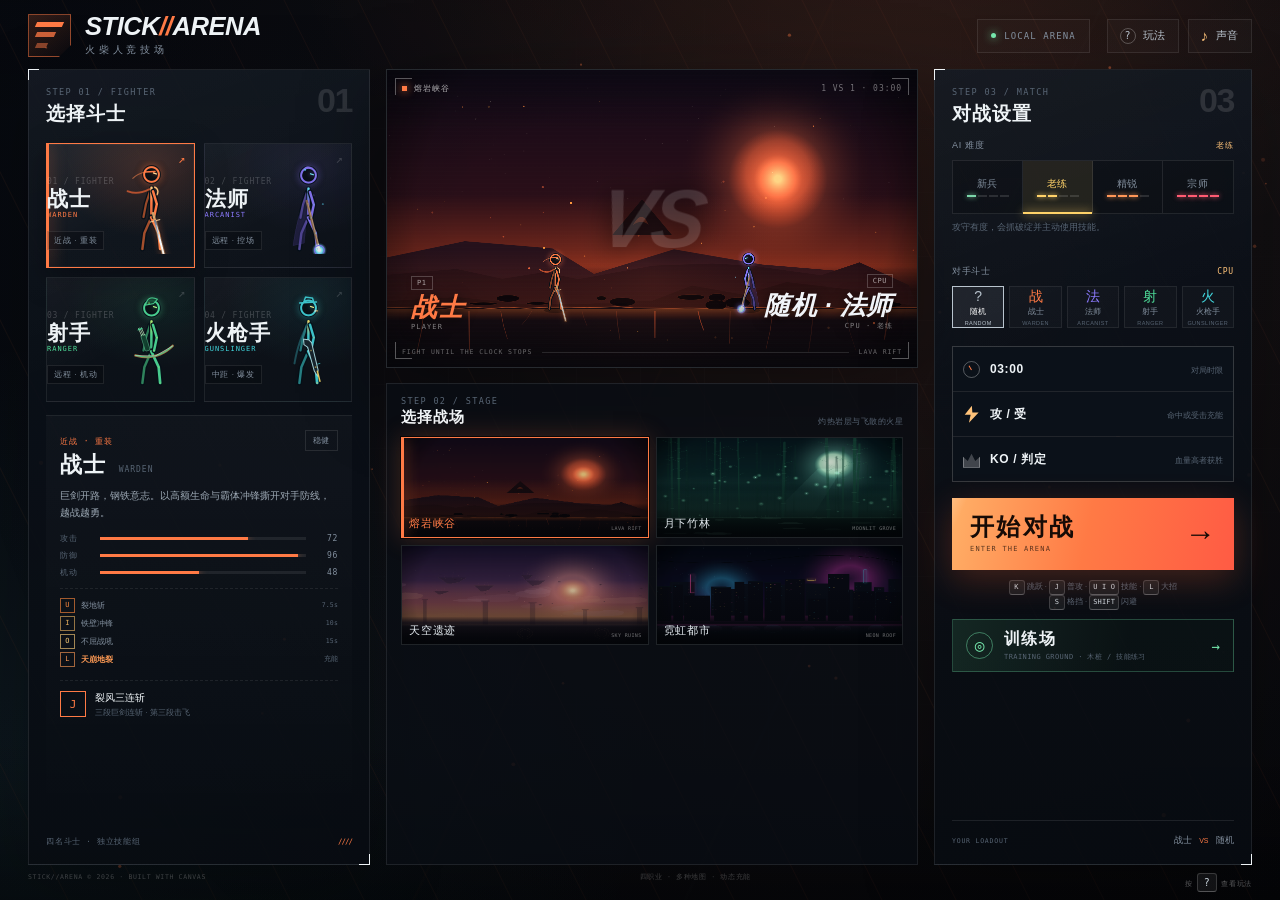
==== commit 8f377924: "Deploy block/dodge build v7" ====
--- a/index.html
+++ b/index.html
@@ -4,7 +4,16 @@
   <meta charset="UTF-8">
   <meta name="viewport" content="width=device-width, initial-scale=1.0, viewport-fit=cover">
   <meta name="theme-color" content="#07090d">
+  <meta name="apple-mobile-web-app-capable" content="yes">
+  <meta name="mobile-web-app-capable" content="yes">
+  <meta name="apple-mobile-web-app-status-bar-style" content="black-translucent">
+  <meta name="apple-mobile-web-app-title" content="STICK ARENA">
+  <meta name="application-name" content="STICK ARENA">
+  <meta name="description" content="STICK//ARENA 火柴人竞技场 — 四名斗士、三种技能、终极连招，横屏开战。">
   <title>STICK//ARENA · 火柴人竞技场</title>
+  <link rel="manifest" href="manifest.webmanifest">
+  <link rel="apple-touch-icon" href="icons/apple-touch-icon.png">
+  <link rel="icon" type="image/png" sizes="192x192" href="icons/icon-192.png">
   <link rel="stylesheet" href="css/style.css">
 </head>
 <body>
@@ -23,11 +32,17 @@
         </div>
         <div class="header-right">
           <div class="live-pill"><i></i> LOCAL ARENA</div>
+          <button class="icon-btn quick-start" id="quickStartBtn" type="button" aria-label="快速开始对战">
+            <span>▶</span><span class="btn-label">开战</span>
+          </button>
           <button class="icon-btn" id="helpBtn" type="button" aria-label="玩法说明">
             <span class="icon-help">?</span><span class="btn-label">玩法</span>
           </button>
           <button class="icon-btn" id="muteBtn" type="button" aria-label="切换声音">
             <span id="muteIcon">♪</span><span class="btn-label" id="muteLabel">声音</span>
+          </button>
+          <button class="icon-btn install-btn" id="installBtn" type="button" aria-label="安装手机版" hidden>
+            <span>↓</span><span class="btn-label">安装</span>
           </button>
         </div>
       </header>
@@ -135,7 +150,13 @@
             <span class="start-arrow">→</span>
             <span class="start-shine"></span>
           </button>
-          <p class="start-hint"><kbd>SPACE</kbd> 跳跃 · <kbd>J</kbd> 普攻 · <kbd>Q W E</kbd> 技能 · <kbd>R</kbd> 大招</p>
+          <p class="start-hint"><kbd>K</kbd> 跳跃 · <kbd>J</kbd> 普攻 · <kbd>U I O</kbd> 技能 · <kbd>L</kbd> 大招<br><kbd>S</kbd> 格挡 · <kbd>SHIFT</kbd> 闪避</p>
+
+          <button id="trainingBtn" class="training-entry" type="button">
+            <span class="te-icon">◎</span>
+            <span class="te-copy"><b>训练场</b><small>TRAINING GROUND · 木桩 / 技能练习</small></span>
+            <span class="te-arrow">→</span>
+          </button>
 
           <div class="selected-summary" id="selectedSummary">
             <span class="ss-label">YOUR LOADOUT</span>
@@ -174,14 +195,19 @@
                   <div class="energy-track"><div class="energy-fill" id="p1EnergyFill"></div><span class="energy-ticks"></span></div>
                   <span class="energy-num" id="p1EnergyText">0</span>
                 </div>
+                <div class="guard-row">
+                  <span class="guard-label">格挡</span>
+                  <div class="guard-track"><div class="guard-fill" id="p1GuardFill"></div></div>
+                  <span class="guard-num" id="p1GuardText">100</span>
+                </div>
                 <div class="buff-row" id="p1Buffs"></div>
               </div>
             </div>
 
             <div class="timer-box">
-              <div class="match-mode">1 VS 1 · STICK//ARENA</div>
+              <div class="match-mode" id="matchMode">1 VS 1 · STICK//ARENA</div>
               <div class="timer" id="timer">03:00</div>
-              <div class="timer-label">剩余时间</div>
+              <div class="timer-label" id="timerLabel">剩余时间</div>
             </div>
 
             <div class="duelist p2">
@@ -200,6 +226,11 @@
                   <div class="energy-track"><div class="energy-fill" id="p2EnergyFill"></div><span class="energy-ticks"></span></div>
                   <span class="energy-num" id="p2EnergyText">0</span>
                 </div>
+                <div class="guard-row">
+                  <span class="guard-label">格挡</span>
+                  <div class="guard-track"><div class="guard-fill" id="p2GuardFill"></div></div>
+                  <span class="guard-num" id="p2GuardText">100</span>
+                </div>
                 <div class="buff-row p2-buffs" id="p2Buffs"></div>
               </div>
               <div class="portrait" id="p2Portrait"><span>法</span><i></i></div>
@@ -226,7 +257,7 @@
             <span id="dockFighter">战士 · 铁壁先锋</span>
           </div>
           <div class="dock-slots" id="dockSlots"></div>
-          <div class="dock-hint"><span>技能冷却会随时间恢复</span><span>命中 / 受击积攒终极充能</span></div>
+          <div class="dock-hint"><span>S 格挡 · SHIFT 闪避</span><span>技能冷却会随时间恢复</span><span>命中 / 受击积攒终极充能</span></div>
         </div>
 
         <div id="announce" class="announce">
@@ -249,10 +280,12 @@
             </div>
             <div class="pause-shortcuts">
               <span><kbd>A</kbd><kbd>D</kbd> 移动</span>
-              <span><kbd>SPACE</kbd> 跳跃 / 二段跳</span>
+              <span><kbd>K</kbd> 跳跃 / 二段跳</span>
               <span><kbd>J</kbd> 普攻</span>
-              <span><kbd>Q</kbd><kbd>W</kbd><kbd>E</kbd> 技能</span>
-              <span><kbd>R</kbd> 终极技能</span>
+              <span><kbd>U</kbd><kbd>I</kbd><kbd>O</kbd> 技能</span>
+              <span><kbd>L</kbd> 终极技能</span>
+              <span><kbd>S</kbd> 格挡</span>
+              <span><kbd>SHIFT</kbd> 闪避</span>
             </div>
           </div>
         </div>
@@ -304,21 +337,29 @@
           <button class="touch-btn touch-dir" data-touch="KeyA" type="button" aria-label="向左移动"><b>◀</b></button>
           <button class="touch-btn touch-dir" data-touch="KeyD" type="button" aria-label="向右移动"><b>▶</b></button>
         </div>
+        <div class="touch-cluster touch-defense">
+          <button class="touch-btn touch-block" data-touch="KeyS" type="button" aria-label="格挡 S，按住抵挡正面攻击">
+            <b class="tb-main">挡</b><span class="tb-key">S</span><span class="tb-guard"><i></i></span>
+          </button>
+          <button class="touch-btn touch-dodge" data-touch="ShiftLeft" type="button" aria-label="闪避 Shift">
+            <b class="tb-main">闪</b><span class="tb-key">SH</span><span class="tb-cd"></span>
+          </button>
+        </div>
         <div class="touch-cluster touch-actions">
-          <button class="touch-btn touch-skill" data-touch="KeyQ" data-slot="0" type="button" aria-label="技能 Q">
-            <span class="tb-key">Q</span><b class="tb-glyph">技</b><span class="tb-cd"></span>
-          </button>
-          <button class="touch-btn touch-skill" data-touch="KeyW" data-slot="1" type="button" aria-label="技能 W">
-            <span class="tb-key">W</span><b class="tb-glyph">技</b><span class="tb-cd"></span>
-          </button>
-          <button class="touch-btn touch-skill" data-touch="KeyE" data-slot="2" type="button" aria-label="技能 E">
-            <span class="tb-key">E</span><b class="tb-glyph">技</b><span class="tb-cd"></span>
-          </button>
-          <button class="touch-btn touch-jump" data-touch="Space" type="button" aria-label="跳跃">
-            <b class="tb-main">跳</b><span class="tb-key">×2</span>
-          </button>
-          <button class="touch-btn touch-ult" data-touch="KeyR" type="button" aria-label="终极技能 R">
-            <span class="tb-key">R</span><b class="tb-glyph">终</b><span class="tb-cd"></span>
+          <button class="touch-btn touch-skill" data-touch="KeyU" data-slot="0" type="button" aria-label="技能 U">
+            <span class="tb-key">U</span><b class="tb-glyph">技</b><span class="tb-cd"></span>
+          </button>
+          <button class="touch-btn touch-skill" data-touch="KeyI" data-slot="1" type="button" aria-label="技能 I">
+            <span class="tb-key">I</span><b class="tb-glyph">技</b><span class="tb-cd"></span>
+          </button>
+          <button class="touch-btn touch-skill" data-touch="KeyO" data-slot="2" type="button" aria-label="技能 O">
+            <span class="tb-key">O</span><b class="tb-glyph">技</b><span class="tb-cd"></span>
+          </button>
+          <button class="touch-btn touch-jump" data-touch="KeyK" type="button" aria-label="跳跃 K">
+            <b class="tb-main">跳</b><span class="tb-key">K</span>
+          </button>
+          <button class="touch-btn touch-ult" data-touch="KeyL" type="button" aria-label="终极技能 L">
+            <span class="tb-key">L</span><b class="tb-glyph">终</b><span class="tb-cd"></span>
           </button>
           <button class="touch-btn touch-attack" data-touch="KeyJ" type="button" aria-label="普通攻击 J">
             <b class="tb-main">攻</b><span class="tb-key">J</span>
@@ -326,8 +367,69 @@
         </div>
       </div>
 
+      <div class="training-bar" id="trainingBar" hidden>
+        <div class="tr-head">
+          <span class="tr-title"><i></i>训练场 <small>TRAINING GROUND</small></span>
+          <button class="tr-toggle" id="trainingToggleBtn" type="button">收起</button>
+        </div>
+        <div class="tr-body">
+          <p class="tr-lead">木桩默认不还手。先打一套三连击，再测试技能与大招；开启“木桩反击”可练习格挡和闪避。</p>
+          <div class="tr-keys">
+            <span><kbd>J</kbd> 三段普攻</span>
+            <span><kbd>U</kbd><kbd>I</kbd><kbd>O</kbd> 技能</span>
+            <span><kbd>L</kbd> 大招</span>
+            <span><kbd>K</kbd> 跳跃</span>
+            <span><kbd>S</kbd> 格挡</span>
+            <span><kbd>SHIFT</kbd> 闪避</span>
+          </div>
+          <div class="tr-tasks">
+            <span data-training-task="combo"><i>01</i>完成一次三连击</span>
+            <span data-training-task="skill"><i>02</i>使用一次技能</span>
+            <span data-training-task="ult"><i>03</i>释放一次大招</span>
+            <span data-training-task="defense"><i>04</i>格挡或闪避一次攻击</span>
+          </div>
+          <div class="tr-stats">
+            <span>伤害 <b id="trainingDamage">0</b></span>
+            <span>最高连击 <b id="trainingCombo">0</b></span>
+            <span>大招 <b id="trainingUlt">0</b></span>
+            <span>充能 <b id="trainingEnergy">100%</b></span>
+          </div>
+          <div class="tr-actions">
+            <button id="trainingSparBtn" type="button" aria-pressed="false">木桩反击：关</button>
+            <button id="trainingResetBtn" type="button">重置木桩</button>
+            <button id="trainingExitBtn" type="button">退出训练</button>
+          </div>
+        </div>
+      </div>
+
+      <div class="orientation-overlay" id="orientationOverlay" hidden>
+        <div class="orientation-card">
+          <span class="orientation-icon">↻</span>
+          <span class="eyebrow">LANDSCAPE MODE</span>
+          <h2>请横屏游玩</h2>
+          <p>横屏能看到完整战场，触控按键也会更大、更好按。</p>
+          <button class="primary-btn" id="orientationBtn" type="button">进入横屏全屏 →</button>
+          <small>如果浏览器不支持自动旋转，请手动把手机横过来。</small>
+        </div>
+      </div>
+
       <div class="rotate-note"><span>↻</span> 横屏体验更佳</div>
     </section>
+
+    <div class="modal-layer install-layer" id="installOverlay" hidden>
+      <div class="modal-card install-card">
+        <button class="modal-close" id="installClose" type="button">×</button>
+        <span class="eyebrow">MOBILE APP / PWA</span>
+        <h2>安装手机版</h2>
+        <p>把 STICK//ARENA 添加到主屏幕，横屏全屏启动，像 App 一样游玩。</p>
+        <div class="install-steps">
+          <div><b>Android · Chrome</b><span>右上角菜单 → “安装应用”或“添加到主屏幕”</span></div>
+          <div><b>iPhone · Safari</b><span>底部分享按钮 → “添加到主屏幕”</span></div>
+        </div>
+        <div class="install-note">安装与离线缓存需要 HTTPS 环境；当前若使用 HTTP，请先正常游玩，等证书签发后再安装。</div>
+        <button class="primary-btn" id="installDoneBtn" type="button">知道了</button>
+      </div>
+    </div>
 
     <div class="modal-layer help-layer" id="helpOverlay" hidden>
       <div class="modal-card help-card">
@@ -339,12 +441,15 @@
             <h4>操作</h4>
             <div class="key-list">
               <div><span><kbd>A</kbd><kbd>D</kbd></span><p>左右移动</p></div>
-              <div><span><kbd>SPACE</kbd></span><p>跳跃 · 空中再按一次二段跳</p></div>
+              <div><span><kbd>K</kbd></span><p>跳跃 · 空中再按一次二段跳</p></div>
               <div><span><kbd>J</kbd></span><p>专属普攻 · 连续按键打出三段连击</p></div>
-              <div><span><kbd>Q</kbd><kbd>W</kbd><kbd>E</kbd></span><p>三个专属技能，各自拥有冷却</p></div>
-              <div><span><kbd>R</kbd></span><p>终极技能，需要 100% 充能</p></div>
+              <div><span><kbd>U</kbd><kbd>I</kbd><kbd>O</kbd></span><p>三个专属技能，各自拥有冷却</p></div>
+              <div><span><kbd>L</kbd></span><p>终极技能，需要 100% 充能</p></div>
+              <div><span><kbd>S</kbd></span><p>格挡 · 按住抵挡正面攻击并消耗格挡值</p></div>
+              <div><span><kbd>SHIFT</kbd></span><p>闪避 · 短距离位移，期间无敌，有冷却</p></div>
               <div><span><kbd>ESC</kbd></span><p>暂停 / 继续</p></div>
-              <div><span><kbd>手机</kbd></span><p>左侧移动，右侧跳跃、普攻、技能与大招</p></div>
+              <div><span><kbd>手机</kbd></span><p>左侧移动，右侧跳跃、普攻、技能与大招；右侧上方“挡 / 闪”用于格挡和闪避</p></div>
+              <div><span><kbd>训练</kbd></span><p>主菜单进入训练场；开启“木桩反击”可练习格挡、闪避与破防时机</p></div>
             </div>
           </div>
           <div class="help-col">
@@ -353,6 +458,8 @@
               <li><b>三分钟决胜</b><span>倒计时归零时，剩余生命百分比更高的一方获胜；生命归零则直接 KO。</span></li>
               <li><b>双向充能</b><span>命中敌人或受到伤害都会积攒终极充能。打得越凶，大招来得越快。</span></li>
               <li><b>技能冷却</b><span>三个技能独立冷却，槽位上的数字和遮罩显示剩余时间。</span></li>
+              <li><b>格挡与破防</b><span>格挡只挡正面并持续消耗格挡值；格挡值耗尽会破防，短时间内无法再挡。</span></li>
+              <li><b>闪避时机</b><span>闪避有短暂无敌帧和冷却，适合穿过弹道或躲开大招，但不能连续无脑使用。</span></li>
               <li><b>角色克制</b><span>远程擅长拉扯，近战擅长贴脸。利用跳跃躲避弹道与地面火场。</span></li>
             </ul>
             <div class="help-energy">
--- a/css/style.css
+++ b/css/style.css
@@ -1281,6 +1281,61 @@
   text-align: right;
 }
 .p2 .energy-num { text-align: left; }
+.guard-row {
+  display: flex;
+  align-items: center;
+  gap: 7px;
+}
+.p2 .guard-row { flex-direction: row-reverse; width: 100%; }
+.guard-label {
+  color: rgba(255,255,255,.3);
+  font-size: 6px;
+  letter-spacing: .09em;
+}
+.guard-track {
+  position: relative;
+  flex: 1;
+  height: 5px;
+  border: 1px solid rgba(159,232,255,.14);
+  background: rgba(0,0,0,.52);
+  overflow: hidden;
+}
+.guard-fill {
+  position: absolute;
+  inset: 0 auto 0 0;
+  width: 100%;
+  background: linear-gradient(90deg, #4fbde7, #b8f2ff);
+  box-shadow: 0 0 9px rgba(111,217,255,.55);
+  transition: width .16s ease-out, background .2s;
+}
+.p2 .guard-fill {
+  left: auto;
+  right: 0;
+  background: linear-gradient(270deg, #4fbde7, #b8f2ff);
+}
+.guard-fill.low {
+  background: linear-gradient(90deg, #ff8a58, #ffd28c);
+  box-shadow: 0 0 9px rgba(255,138,88,.5);
+}
+.p2 .guard-fill.low { background: linear-gradient(270deg, #ff8a58, #ffd28c); }
+.guard-fill.broken {
+  background: #ff5b72;
+  box-shadow: 0 0 12px rgba(255,91,114,.8);
+  animation: guardBroken .55s ease-in-out infinite;
+}
+.guard-num {
+  width: 24px;
+  color: rgba(187,238,255,.72);
+  font-family: var(--mono);
+  font-size: 7px;
+  text-align: right;
+}
+.p2 .guard-num { text-align: left; }
+@keyframes guardBroken {
+  0%, 100% { opacity: .45; }
+  50% { opacity: 1; }
+}
+
 .buff-row {
   display: flex;
   gap: 4px;
@@ -1589,12 +1644,15 @@
 .skill-card.ult .skill-sub { display: none; }
 .dock-hint {
   display: flex;
+  flex-wrap: wrap;
   justify-content: space-between;
+  gap: 3px 12px;
   margin-top: 6px;
   color: rgba(255,255,255,.28);
   font-size: 7.5px;
   letter-spacing: .05em;
 }
+.dock-hint span:first-child { color: rgba(159,232,255,.46); }
 
 /* 连击 */
 
@@ -2034,6 +2092,9 @@
 .touch-device .energy-label { font-size: 10px; }
 .touch-device .energy-track { height: 11px; }
 .touch-device .energy-num { width: 38px; font-size: 14px; }
+.touch-device .guard-label { font-size: 10px; }
+.touch-device .guard-track { height: 9px; }
+.touch-device .guard-num { width: 34px; font-size: 13px; }
 .touch-device .buff-chip { font-size: 9px; }
 .touch-device .timer { font-size: 64px; }
 .touch-device .match-mode { font-size: 9px; }
@@ -2152,6 +2213,13 @@
   font-weight: 400;
 }
 
+.touch-defense {
+  right: max(12px, env(safe-area-inset-right));
+  bottom: calc(max(12px, env(safe-area-inset-bottom)) + var(--tb) * 2.08 + 15px);
+  display: flex;
+  gap: 8px;
+  align-items: center;
+}
 .touch-actions {
   right: max(12px, env(safe-area-inset-right));
   grid-template-columns: calc(var(--tb) * .9) calc(var(--tb) * .9) calc(var(--tb) * 1.18);
@@ -2162,9 +2230,51 @@
   justify-items: center;
   align-items: center;
 }
-.touch-skill[data-touch="KeyQ"] { grid-area: q; }
-.touch-skill[data-touch="KeyW"] { grid-area: w; }
-.touch-skill[data-touch="KeyE"] { grid-area: e; }
+.touch-block,
+.touch-dodge {
+  width: calc(var(--tb) * .82);
+  height: calc(var(--tb) * .82);
+  border-radius: 50%;
+  --tb-color: #8fdcff;
+}
+.touch-dodge { --tb-color: #aef4ff; }
+.touch-block .tb-main,
+.touch-dodge .tb-main { font-size: calc(var(--tb) * .29); }
+.touch-block .tb-key,
+.touch-dodge .tb-key { top: 4px; left: 6px; font-size: 6px; }
+.touch-block.guarding {
+  border-color: rgba(159,232,255,.9);
+  box-shadow: 0 0 22px rgba(111,217,255,.4), inset 0 0 18px rgba(159,232,255,.14);
+}
+.touch-block.depleted {
+  --tb-color: #ff8a6b;
+  opacity: .58;
+}
+.touch-dodge.cooling {
+  opacity: .5;
+}
+.touch-dodge.cooling .tb-main { opacity: .4; }
+.touch-block .tb-guard {
+  position: absolute;
+  left: 8px;
+  right: 8px;
+  bottom: 5px;
+  height: 3px;
+  overflow: hidden;
+  border-radius: 3px;
+  background: rgba(0,0,0,.55);
+}
+.touch-block .tb-guard i {
+  display: block;
+  width: 100%;
+  height: 100%;
+  background: #9fe8ff;
+  box-shadow: 0 0 6px #9fe8ff;
+  transition: width .15s ease-out;
+}
+.touch-skill[data-slot="0"] { grid-area: q; }
+.touch-skill[data-slot="1"] { grid-area: w; }
+.touch-skill[data-slot="2"] { grid-area: e; }
 .touch-ult { grid-area: r; align-self: end; }
 .touch-attack { grid-area: a; justify-self: end; align-self: end; }
 
@@ -2228,7 +2338,8 @@
 }
 .touch-ult.ready .tb-glyph { color: #fff6d5; text-shadow: 0 0 16px var(--tb-color, #ffd86b); }
 .touch-controls.paused .touch-move,
-.touch-controls.paused .touch-actions { opacity: 0; }
+.touch-controls.paused .touch-actions,
+.touch-controls.paused .touch-defense { opacity: 0; }
 .touch-controls.paused .touch-btn { pointer-events: none; }
 
 .tb-main, .tb-glyph {
@@ -2478,4 +2589,358 @@
   }
   .touch-device .pause-card { transform: scale(2.35); }
   .touch-device .result-card { transform: scale(1.7); }
+}
+
+/* =========================================================
+   训练场 · 手机应用 · 横屏模式
+   ========================================================= */
+
+.install-btn[hidden],
+.training-bar[hidden],
+.orientation-overlay[hidden],
+#installOverlay[hidden] { display: none !important; }
+
+.quick-start { display: none; }
+.standalone-app .install-btn { display: none !important; }
+
+@media (max-width: 1240px) and (min-width: 901px) {
+  .config-panel .training-entry { grid-column: 1 / 2; }
+}
+
+/* 主菜单训练场入口 */
+.training-entry {
+  display: flex;
+  align-items: center;
+  gap: 11px;
+  width: 100%;
+  margin-top: 9px;
+  padding: 9px 13px;
+  border: 1px solid rgba(117, 231, 172, .26);
+  background:
+    linear-gradient(100deg, rgba(117, 231, 172, .12), rgba(117, 231, 172, .025) 62%),
+    rgba(6, 13, 15, .52);
+  color: var(--text);
+  text-align: left;
+  transition: border-color .18s, background .18s, transform .18s;
+}
+.training-entry:hover {
+  border-color: rgba(117, 231, 172, .62);
+  background:
+    linear-gradient(100deg, rgba(117, 231, 172, .2), rgba(117, 231, 172, .04) 68%),
+    rgba(6, 13, 15, .62);
+  transform: translateY(-1px);
+}
+.te-icon {
+  display: grid;
+  place-items: center;
+  flex: 0 0 27px;
+  width: 27px;
+  height: 27px;
+  border: 1px solid rgba(117, 231, 172, .46);
+  border-radius: 50%;
+  color: var(--green);
+  font-family: var(--mono);
+  font-size: 16px;
+  line-height: 1;
+}
+.te-copy { display: grid; gap: 2px; min-width: 0; }
+.te-copy b {
+  font-family: var(--display);
+  font-size: 16px;
+  font-weight: 700;
+  letter-spacing: .08em;
+}
+.te-copy small {
+  overflow: hidden;
+  color: var(--muted-2);
+  font-family: var(--mono);
+  font-size: 7px;
+  letter-spacing: .06em;
+  white-space: nowrap;
+  text-overflow: ellipsis;
+}
+.te-arrow { margin-left: auto; color: var(--green); font-family: var(--mono); font-size: 14px; }
+
+/* 对局内训练面板：放在画面外侧，使用屏幕像素，不随 1600×900 画框缩小 */
+.training-bar {
+  position: absolute;
+  z-index: 38;
+  top: calc(var(--touch-top, 120px) + 3px);
+  left: max(12px, env(safe-area-inset-left));
+  width: min(332px, calc(100vw - 24px));
+  border: 1px solid rgba(117, 231, 172, .3);
+  background:
+    linear-gradient(135deg, rgba(117, 231, 172, .075), transparent 42%),
+    rgba(4, 9, 13, .9);
+  box-shadow: 0 14px 44px rgba(0, 0, 0, .46), inset 0 0 0 1px rgba(255, 255, 255, .025);
+  color: var(--text);
+  font-family: var(--sans);
+  pointer-events: auto;
+  backdrop-filter: blur(12px);
+  -webkit-backdrop-filter: blur(12px);
+  max-height: calc(100dvh - var(--touch-top, 120px) - 88px);
+  overflow: hidden;
+  overscroll-behavior: contain;
+  transition: width .2s, border-color .2s;
+}
+.training-bar .tr-body {
+  max-height: calc(100dvh - var(--touch-top, 120px) - 135px);
+  overflow-y: auto;
+  overscroll-behavior: contain;
+  scrollbar-width: thin;
+}
+.tr-head {
+  display: flex;
+  align-items: center;
+  justify-content: space-between;
+  gap: 10px;
+  padding: 10px 12px;
+  border-bottom: 1px solid rgba(255, 255, 255, .07);
+}
+.tr-title {
+  display: flex;
+  align-items: center;
+  gap: 8px;
+  font-family: var(--display);
+  font-size: 15px;
+  font-weight: 700;
+  letter-spacing: .08em;
+}
+.tr-title i {
+  width: 7px;
+  height: 7px;
+  border-radius: 50%;
+  background: var(--green);
+  box-shadow: 0 0 12px var(--green);
+  animation: livePulse 1.4s ease-in-out infinite;
+}
+.tr-title small {
+  color: var(--muted-2);
+  font-family: var(--mono);
+  font-size: 7px;
+  font-weight: 400;
+  letter-spacing: .1em;
+}
+.tr-toggle {
+  padding: 4px 8px;
+  border: 1px solid rgba(255, 255, 255, .14);
+  color: var(--muted);
+  font-family: var(--mono);
+  font-size: 9px;
+  letter-spacing: .08em;
+}
+.tr-toggle:hover { border-color: var(--green); color: var(--green); }
+.tr-body { padding: 10px 12px 11px; }
+.tr-lead {
+  margin-bottom: 9px;
+  color: var(--muted);
+  font-size: 10px;
+  line-height: 1.55;
+}
+.tr-keys {
+  display: flex;
+  flex-wrap: wrap;
+  gap: 5px 10px;
+  padding: 7px 8px;
+  border: 1px solid rgba(255, 255, 255, .06);
+  background: rgba(255, 255, 255, .025);
+  color: var(--muted);
+  font-size: 9px;
+}
+.tr-keys span { display: inline-flex; align-items: center; gap: 3px; white-space: nowrap; }
+.tr-keys kbd { color: #e9f7ef; border-color: rgba(117, 231, 172, .26); background: rgba(117, 231, 172, .08); }
+.tr-tasks { display: grid; gap: 2px; margin-top: 8px; }
+.tr-tasks span {
+  display: flex;
+  align-items: center;
+  gap: 7px;
+  min-height: 22px;
+  padding: 2px 2px;
+  color: var(--muted);
+  font-size: 10px;
+}
+.tr-tasks i {
+  display: grid;
+  place-items: center;
+  width: 18px;
+  height: 18px;
+  border: 1px solid rgba(255, 255, 255, .14);
+  color: var(--muted-2);
+  font-family: var(--mono);
+  font-size: 7px;
+  font-style: normal;
+}
+.tr-tasks span.done { color: #bfffe0; }
+.tr-tasks span.done i {
+  border-color: rgba(117, 231, 172, .55);
+  background: rgba(117, 231, 172, .13);
+  color: var(--green);
+}
+.tr-tasks span.done i::before { content: "✓"; font-size: 10px; }
+.tr-tasks span.done i { font-size: 0; }
+.tr-stats {
+  display: grid;
+  grid-template-columns: repeat(4, 1fr);
+  gap: 4px;
+  margin-top: 8px;
+  padding-top: 8px;
+  border-top: 1px solid rgba(255, 255, 255, .07);
+}
+.tr-stats span {
+  display: grid;
+  gap: 1px;
+  color: var(--muted-2);
+  font-family: var(--mono);
+  font-size: 7px;
+  letter-spacing: .03em;
+}
+.tr-stats b {
+  color: var(--text);
+  font-family: var(--display);
+  font-size: 16px;
+  font-weight: 700;
+  line-height: 1.1;
+}
+.tr-actions { display: flex; flex-wrap: wrap; gap: 6px; margin-top: 9px; }
+.tr-actions button {
+  flex: 1;
+  height: 27px;
+  border: 1px solid rgba(255, 255, 255, .13);
+  color: var(--muted);
+  font-family: var(--mono);
+  font-size: 9px;
+  letter-spacing: .04em;
+}
+.tr-actions button:first-child { border-color: rgba(117, 231, 172, .34); color: var(--green); }
+.tr-actions button.on {
+  border-color: rgba(255, 138, 107, .62);
+  color: #ffb49a;
+  background: rgba(255, 122, 69, .08);
+}
+.tr-actions button:hover { background: rgba(255, 255, 255, .06); color: var(--text); }
+.training-bar.collapsed { width: 196px; }
+.training-bar.collapsed .tr-body { display: none; }
+.training-bar.collapsed .tr-head { border-bottom: 0; }
+
+/* 竖屏提示 / 横屏入口 */
+.orientation-overlay {
+  position: absolute;
+  inset: 0;
+  z-index: 70;
+  display: grid;
+  place-items: center;
+  padding: 20px;
+  background: radial-gradient(circle at 50% 38%, rgba(117, 231, 172, .1), transparent 44%), rgba(2, 5, 8, .86);
+  backdrop-filter: blur(16px);
+  -webkit-backdrop-filter: blur(16px);
+}
+.orientation-card {
+  width: min(430px, 88vw);
+  padding: 28px 26px 24px;
+  border: 1px solid rgba(117, 231, 172, .3);
+  background: linear-gradient(150deg, rgba(117, 231, 172, .08), transparent 54%), rgba(7, 13, 18, .94);
+  text-align: center;
+  box-shadow: 0 26px 80px rgba(0, 0, 0, .58);
+}
+.orientation-icon {
+  display: block;
+  width: 56px;
+  height: 56px;
+  margin: 0 auto 14px;
+  border: 1px solid rgba(117, 231, 172, .44);
+  border-radius: 50%;
+  color: var(--green);
+  font-family: var(--mono);
+  font-size: 29px;
+  line-height: 54px;
+  transform: rotate(-24deg);
+}
+.orientation-card h2 {
+  margin: 7px 0 8px;
+  font-family: var(--display);
+  font-size: 34px;
+  letter-spacing: .07em;
+}
+.orientation-card p { color: var(--muted); font-size: 13px; line-height: 1.65; }
+.orientation-card .primary-btn { width: 100%; margin-top: 18px; }
+.orientation-card small {
+  display: block;
+  margin-top: 12px;
+  color: var(--muted-2);
+  font-size: 10px;
+  line-height: 1.5;
+}
+
+/* 安装手机版弹窗 */
+.install-layer { z-index: 260; }
+.install-card {
+  position: relative;
+  width: min(470px, 92vw);
+  padding: 30px 28px 24px;
+  border: 1px solid rgba(117, 231, 172, .22);
+  background:
+    radial-gradient(600px 260px at 88% -10%, rgba(117, 231, 172, .1), transparent 62%),
+    var(--panel-solid);
+}
+.install-card h2 { margin: 8px 0 8px; font-family: var(--display); font-size: 36px; letter-spacing: .06em; }
+.install-card > p { color: var(--muted); font-size: 12px; line-height: 1.65; }
+.install-steps { display: grid; gap: 7px; margin: 16px 0 12px; }
+.install-steps div {
+  display: grid;
+  gap: 2px;
+  padding: 9px 10px;
+  border: 1px solid rgba(255, 255, 255, .07);
+  background: rgba(255, 255, 255, .025);
+}
+.install-steps b { color: var(--text); font-size: 11px; font-weight: 600; }
+.install-steps span { color: var(--muted-2); font-size: 10px; line-height: 1.5; }
+.install-note {
+  margin-bottom: 16px;
+  padding: 8px 10px;
+  border-left: 2px solid rgba(255, 216, 94, .5);
+  background: rgba(255, 216, 94, .06);
+  color: rgba(255, 224, 140, .76);
+  font-size: 9.5px;
+  line-height: 1.55;
+}
+.install-card .primary-btn { width: 100%; }
+
+/* 手机横屏：更大的按键、更多安全区、显示快速开始 */
+@media (any-pointer: coarse) and (orientation: landscape) {
+  body.is-landscape .quick-start {
+    display: inline-flex;
+    border-color: rgba(255, 122, 69, .35);
+    color: var(--accent-2);
+    background: rgba(255, 122, 69, .08);
+  }
+  .touch-controls { --tb: clamp(48px, 7.2vw, 62px); }
+  .touch-cluster { bottom: max(10px, env(safe-area-inset-bottom)); }
+  .touch-actions { right: max(16px, env(safe-area-inset-right)); }
+  .touch-move { left: max(16px, env(safe-area-inset-left)); }
+  .touch-btn { border-width: 1.5px; }
+  .training-bar {
+    top: calc(var(--touch-top) + 6px);
+    width: min(304px, 43vw);
+  }
+  .training-bar .tr-lead { display: none; }
+  .tr-stats { grid-template-columns: 1fr 1fr; }
+  .rotate-note { display: none; }
+}
+
+@media (any-pointer: coarse) and (orientation: landscape) and (max-height: 560px) {
+  .menu-header { padding: 8px 16px 6px; }
+  .brand-mark { width: 34px; height: 34px; }
+  .brand-name { font-size: 22px; }
+  .brand-cn { font-size: 7px; }
+  .arena-menu { padding-top: 0; padding-bottom: 8px; gap: 12px; }
+  .center-column { gap: 8px; }
+  .preview-shell { max-height: 34vh; }
+  .menu-footer { display: none; }
+  .panel-heading { margin-bottom: 8px; }
+  .training-entry { margin-top: 7px; }
+  .te-copy small { display: none; }
+}
+
+@media (any-pointer: coarse) and (orientation: portrait) {
+  .training-bar { top: calc(var(--touch-top) + 6px); width: min(300px, calc(100vw - 20px)); }
 }
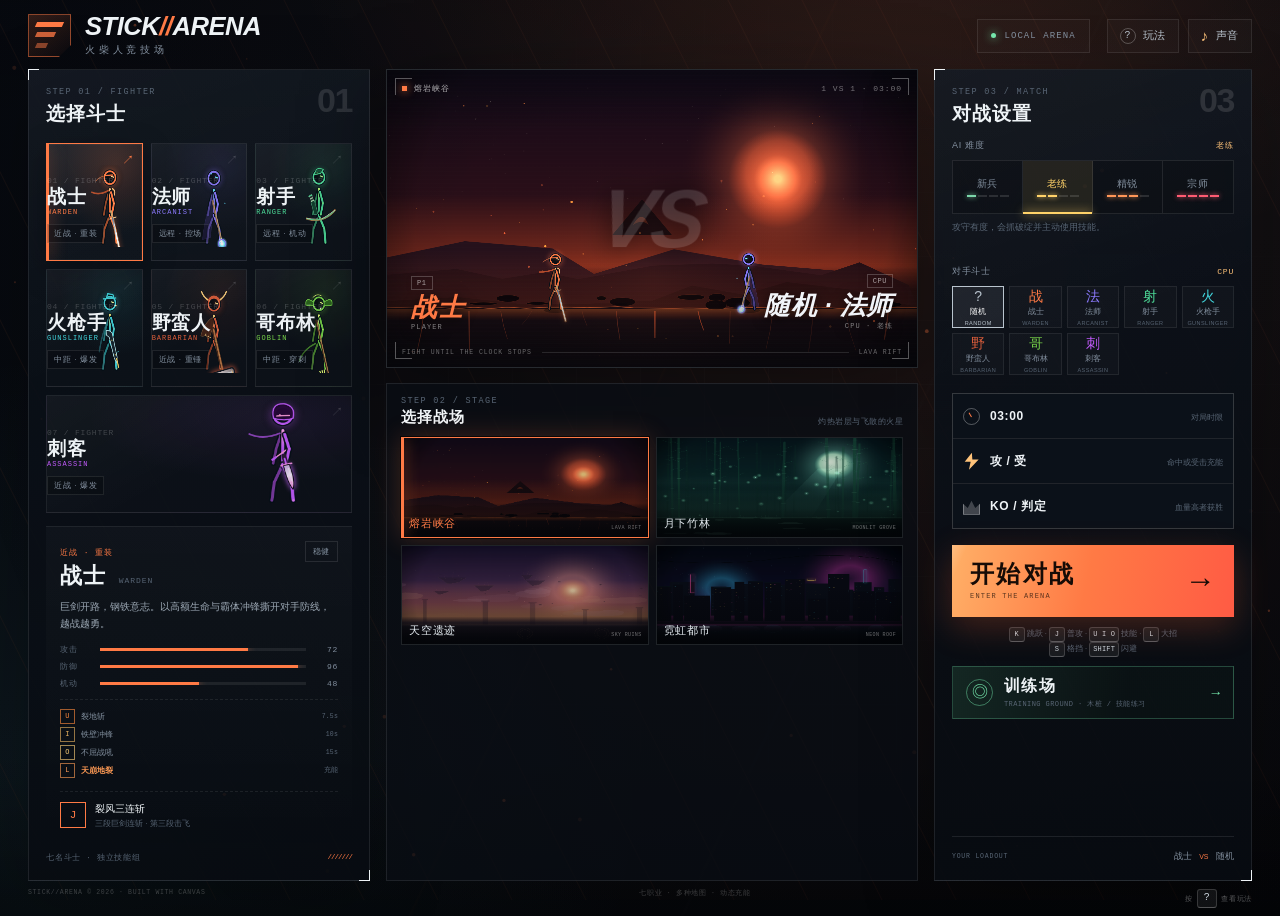
==== commit 333cb2f5: "Deploy seven fighters + custom touch layout" ====
--- a/index.html
+++ b/index.html
@@ -9,7 +9,7 @@
   <meta name="apple-mobile-web-app-status-bar-style" content="black-translucent">
   <meta name="apple-mobile-web-app-title" content="STICK ARENA">
   <meta name="application-name" content="STICK ARENA">
-  <meta name="description" content="STICK//ARENA 火柴人竞技场 — 四名斗士、三种技能、终极连招，横屏开战。">
+  <meta name="description" content="STICK//ARENA 火柴人竞技场 — 七名斗士、三种技能、终极连招，横屏开战。">
   <title>STICK//ARENA · 火柴人竞技场</title>
   <link rel="manifest" href="manifest.webmanifest">
   <link rel="apple-touch-icon" href="icons/apple-touch-icon.png">
@@ -74,8 +74,8 @@
             </div>
           </div>
           <div class="roster-foot">
-            <span>四名斗士 · 独立技能组</span>
-            <span class="dots">////</span>
+            <span>七名斗士 · 独立技能组</span>
+            <span class="dots">///////</span>
           </div>
         </section>
 
@@ -167,7 +167,7 @@
 
       <footer class="menu-footer">
         <span>STICK//ARENA © 2026 · BUILT WITH CANVAS</span>
-        <span>四职业 · 多种地图 · 动态充能</span>
+        <span>七职业 · 多种地图 · 动态充能</span>
         <span class="footer-tip">按 <kbd>?</kbd> 查看玩法</span>
       </footer>
     </section>
@@ -183,7 +183,7 @@
               <div class="duelist-bars">
                 <div class="duelist-meta">
                   <span class="duelist-name" id="p1Name">战士</span>
-                  <span class="duelist-hp" id="p1HpText">1150 / 1150</span>
+                  <span class="duelist-hp" id="p1HpText">HP 1150 / 1150</span>
                 </div>
                 <div class="hp-track">
                   <div class="hp-lag" id="p1HpLag"></div>
@@ -214,7 +214,7 @@
               <div class="duelist-bars">
                 <div class="duelist-meta">
                   <span class="duelist-name" id="p2Name">法师</span>
-                  <span class="duelist-hp" id="p2HpText">850 / 850</span>
+                  <span class="duelist-hp" id="p2HpText">HP 850 / 850</span>
                 </div>
                 <div class="hp-track">
                   <div class="hp-lag" id="p2HpLag"></div>
@@ -329,39 +329,65 @@
         </div>
       </div>
 
+      <div class="modal-layer layout-layer" id="layoutOverlay" hidden>
+        <div class="modal-card layout-card">
+          <button class="modal-close" id="layoutCloseBtn" type="button">×</button>
+          <button class="layout-collapse" id="layoutCollapseBtn" type="button">收起面板</button>
+          <span class="eyebrow">TOUCH LAYOUT / FREE PLACEMENT</span>
+          <h2>自定义键位</h2>
+          <p>拖动轮盘、格挡、闪避和每一个技能按钮。按钮会按横屏比例保存，换设备或旋转后仍然在顺手的位置。</p>
+          <div class="layout-legend">
+            <span><i class="layout-dot stick"></i>轮盘</span>
+            <span><i class="layout-dot defense"></i>防御</span>
+            <span><i class="layout-dot skill"></i>技能</span>
+            <span><i class="layout-dot attack"></i>普攻 / 跳跃</span>
+          </div>
+          <div class="layout-actions">
+            <button class="ghost-btn" id="layoutResetBtn" type="button">恢复默认</button>
+            <button class="ghost-btn" id="layoutCancelBtn" type="button">取消</button>
+            <button class="primary-btn" id="layoutSaveBtn" type="button">保存布局</button>
+          </div>
+          <small class="layout-hint">提示：拖动时按钮会跟随手指；面板可收起；保存后可从右上角“⌗”再次编辑。</small>
+        </div>
+      </div>
+
       <div class="touch-controls" id="touchControls">
         <button class="touch-pause" id="touchPauseBtn" type="button" aria-label="暂停">Ⅱ</button>
         <button class="touch-pause touch-mute" id="touchMuteBtn" type="button" aria-label="切换声音">♪</button>
         <button class="touch-pause touch-fs" id="touchFsBtn" type="button" aria-label="切换全屏">⛶</button>
+        <button class="touch-pause touch-layout" id="touchLayoutBtn" type="button" aria-label="自定义手机键位">⌗</button>
         <div class="touch-cluster touch-move">
-          <button class="touch-btn touch-dir" data-touch="KeyA" type="button" aria-label="向左移动"><b>◀</b></button>
-          <button class="touch-btn touch-dir" data-touch="KeyD" type="button" aria-label="向右移动"><b>▶</b></button>
+          <div class="touch-stick" id="touchStick" data-layout="stick" role="group" aria-label="移动轮盘，左右拖动">
+            <span class="stick-ring"></span>
+            <span class="stick-knob"></span>
+            <span class="stick-label">移动</span>
+          </div>
         </div>
         <div class="touch-cluster touch-defense">
-          <button class="touch-btn touch-block" data-touch="KeyS" type="button" aria-label="格挡 S，按住抵挡正面攻击">
+          <button class="touch-btn touch-block" data-layout="block" data-touch="KeyS" type="button" aria-label="格挡 S，按住抵挡正面攻击">
             <b class="tb-main">挡</b><span class="tb-key">S</span><span class="tb-guard"><i></i></span>
           </button>
-          <button class="touch-btn touch-dodge" data-touch="ShiftLeft" type="button" aria-label="闪避 Shift">
+          <button class="touch-btn touch-dodge" data-layout="dodge" data-touch="ShiftLeft" type="button" aria-label="闪避 Shift">
             <b class="tb-main">闪</b><span class="tb-key">SH</span><span class="tb-cd"></span>
           </button>
         </div>
         <div class="touch-cluster touch-actions">
-          <button class="touch-btn touch-skill" data-touch="KeyU" data-slot="0" type="button" aria-label="技能 U">
+          <button class="touch-btn touch-skill" data-layout="skill0" data-touch="KeyU" data-slot="0" type="button" aria-label="技能 U">
             <span class="tb-key">U</span><b class="tb-glyph">技</b><span class="tb-cd"></span>
           </button>
-          <button class="touch-btn touch-skill" data-touch="KeyI" data-slot="1" type="button" aria-label="技能 I">
+          <button class="touch-btn touch-skill" data-layout="skill1" data-touch="KeyI" data-slot="1" type="button" aria-label="技能 I">
             <span class="tb-key">I</span><b class="tb-glyph">技</b><span class="tb-cd"></span>
           </button>
-          <button class="touch-btn touch-skill" data-touch="KeyO" data-slot="2" type="button" aria-label="技能 O">
+          <button class="touch-btn touch-skill" data-layout="skill2" data-touch="KeyO" data-slot="2" type="button" aria-label="技能 O">
             <span class="tb-key">O</span><b class="tb-glyph">技</b><span class="tb-cd"></span>
           </button>
-          <button class="touch-btn touch-jump" data-touch="KeyK" type="button" aria-label="跳跃 K">
+          <button class="touch-btn touch-jump" data-layout="jump" data-touch="KeyK" type="button" aria-label="跳跃 K">
             <b class="tb-main">跳</b><span class="tb-key">K</span>
           </button>
-          <button class="touch-btn touch-ult" data-touch="KeyL" type="button" aria-label="终极技能 L">
+          <button class="touch-btn touch-ult" data-layout="ult" data-touch="KeyL" type="button" aria-label="终极技能 L">
             <span class="tb-key">L</span><b class="tb-glyph">终</b><span class="tb-cd"></span>
           </button>
-          <button class="touch-btn touch-attack" data-touch="KeyJ" type="button" aria-label="普通攻击 J">
+          <button class="touch-btn touch-attack" data-layout="attack" data-touch="KeyJ" type="button" aria-label="普通攻击 J">
             <b class="tb-main">攻</b><span class="tb-key">J</span>
           </button>
         </div>
@@ -426,7 +452,7 @@
           <div><b>Android · Chrome</b><span>右上角菜单 → “安装应用”或“添加到主屏幕”</span></div>
           <div><b>iPhone · Safari</b><span>底部分享按钮 → “添加到主屏幕”</span></div>
         </div>
-        <div class="install-note">安装与离线缓存需要 HTTPS 环境；当前若使用 HTTP，请先正常游玩，等证书签发后再安装。</div>
+        <div class="install-note">安装与离线缓存需要 HTTPS 环境；请使用 https://insomnia.fashion/ 打开后安装。</div>
         <button class="primary-btn" id="installDoneBtn" type="button">知道了</button>
       </div>
     </div>
@@ -448,7 +474,8 @@
               <div><span><kbd>S</kbd></span><p>格挡 · 按住抵挡正面攻击并消耗格挡值</p></div>
               <div><span><kbd>SHIFT</kbd></span><p>闪避 · 短距离位移，期间无敌，有冷却</p></div>
               <div><span><kbd>ESC</kbd></span><p>暂停 / 继续</p></div>
-              <div><span><kbd>手机</kbd></span><p>左侧移动，右侧跳跃、普攻、技能与大招；右侧上方“挡 / 闪”用于格挡和闪避</p></div>
+              <div><span><kbd>手机</kbd></span><p>左侧轮盘移动，右侧跳跃、普攻、技能与大招；右侧上方“挡 / 闪”用于格挡和闪避</p></div>
+              <div><span><kbd>布局</kbd></span><p>手机右上角“⌗”进入自定义键位；可拖动轮盘、格挡、闪避与每个技能按钮，保存后自动适配横屏</p></div>
               <div><span><kbd>训练</kbd></span><p>主菜单进入训练场；开启“木桩反击”可练习格挡、闪避与破防时机</p></div>
             </div>
           </div>
@@ -460,6 +487,7 @@
               <li><b>技能冷却</b><span>三个技能独立冷却，槽位上的数字和遮罩显示剩余时间。</span></li>
               <li><b>格挡与破防</b><span>格挡只挡正面并持续消耗格挡值；格挡值耗尽会破防，短时间内无法再挡。</span></li>
               <li><b>闪避时机</b><span>闪避有短暂无敌帧和冷却，适合穿过弹道或躲开大招，但不能连续无脑使用。</span></li>
+              <li><b>自由穿行</b><span>双方身体不会互相阻挡，可以穿过对手调整身位；只有攻击判定和场地边界会限制移动。</span></li>
               <li><b>角色克制</b><span>远程擅长拉扯，近战擅长贴脸。利用跳跃躲避弹道与地面火场。</span></li>
             </ul>
             <div class="help-energy">
--- a/css/style.css
+++ b/css/style.css
@@ -326,13 +326,13 @@
 
 .character-grid {
   display: grid;
-  grid-template-columns: 1fr 1fr;
-  gap: 9px;
+  grid-template-columns: repeat(3, minmax(0, 1fr));
+  gap: 8px;
 }
 
 .character-card {
   position: relative;
-  min-height: 125px;
+  min-height: 118px;
   padding: 0;
   overflow: hidden;
   text-align: left;
@@ -363,10 +363,10 @@
 }
 .character-card .cc-canvas {
   position: absolute;
-  right: -4px;
+  right: -3px;
   bottom: 13px;
-  width: 106px;
-  height: 94px;
+  width: 80px;
+  height: 82px;
   opacity: .9;
   pointer-events: none;
 }
@@ -374,7 +374,7 @@
 .cc-copy {
   position: relative;
   z-index: 2;
-  padding: 11px 0 0 12px;
+  padding: 10px 0 0 10px;
   pointer-events: none;
 }
 .cc-index {
@@ -388,9 +388,9 @@
   display: block;
   margin-top: 2px;
   font-family: var(--display);
-  font-size: 21px;
+  font-size: 19px;
   font-weight: 700;
-  letter-spacing: .06em;
+  letter-spacing: .04em;
   line-height: 1.05;
 }
 .cc-en {
@@ -403,7 +403,7 @@
 }
 .cc-role {
   display: inline-block;
-  margin-top: 12px;
+  margin-top: 8px;
   padding: 3px 6px;
   border: 1px solid rgba(255,255,255,.09);
   background: rgba(0,0,0,.22);
@@ -420,6 +420,16 @@
   font-size: 12px;
 }
 .character-card.active .cc-arrow { color: var(--char-color); }
+/* 7 名斗士时最后一名占满整行，避免单独悬空。 */
+.character-grid > .character-card:last-child:nth-child(3n+1) {
+  grid-column: 1 / -1;
+}
+.character-grid > .character-card:last-child:nth-child(3n+1) .cc-canvas {
+  width: 128px;
+  height: 106px;
+  right: 12px;
+  bottom: 6px;
+}
 
 /* 选中角色简介 */
 
@@ -1178,26 +1188,39 @@
 }
 .duelist-name {
   font-family: var(--display);
-  font-size: 22px;
+  font-size: 23px;
   font-weight: 700;
   letter-spacing: .08em;
   line-height: 1;
   text-shadow: 0 2px 14px rgba(0,0,0,.9);
 }
 .duelist-hp {
-  color: rgba(255,255,255,.52);
-  font-family: var(--mono);
-  font-size: 8px;
-  letter-spacing: .05em;
+  padding: 3px 8px;
+  border: 1px solid rgba(255,255,255,.18);
+  background: rgba(2,6,11,.58);
+  color: rgba(255,255,255,.9);
+  font-family: var(--mono);
+  font-size: 11px;
+  font-weight: 700;
+  letter-spacing: .03em;
+  line-height: 1;
+  white-space: nowrap;
+  text-shadow: 0 1px 8px rgba(0,0,0,.9);
 }
 .hp-track {
   position: relative;
-  height: 22px;
-  border: 1px solid rgba(255,255,255,.17);
-  background: rgba(0,0,0,.56);
+  height: 30px;
+  border: 2px solid rgba(255,255,255,.24);
+  background:
+    linear-gradient(180deg, rgba(0,0,0,.72), rgba(0,0,0,.5)),
+    #05080d;
   overflow: hidden;
-  box-shadow: 0 4px 16px rgba(0,0,0,.35);
-}
+  box-shadow:
+    0 4px 18px rgba(0,0,0,.55),
+    inset 0 0 0 1px rgba(255,255,255,.04);
+}
+.p1 .hp-track { border-color: rgba(112,255,196,.5); }
+.p2 .hp-track { border-color: rgba(255,104,122,.5); }
 .hp-track > div {
   position: absolute;
   top: 0;
@@ -1207,32 +1230,68 @@
   transform-origin: left center;
 }
 .p2 .hp-track > div { left: auto; right: 0; transform-origin: right center; }
+.hp-track::before {
+  content: "";
+  position: absolute;
+  inset: 2px;
+  z-index: 4;
+  pointer-events: none;
+  background: repeating-linear-gradient(
+    90deg,
+    transparent 0 calc(10% - 1px),
+    rgba(0,0,0,.34) calc(10% - 1px) 10%
+  );
+}
+.hp-track::after {
+  content: "HP";
+  position: absolute;
+  left: 50%;
+  top: 50%;
+  z-index: 5;
+  transform: translate(-50%, -50%);
+  color: rgba(255,255,255,.38);
+  font-family: var(--mono);
+  font-size: 8px;
+  font-weight: 700;
+  letter-spacing: .3em;
+  pointer-events: none;
+  text-shadow: 0 1px 5px rgba(0,0,0,.9);
+}
 .hp-lag {
-  background: rgba(255,255,255,.42);
-  transition: width .55s cubic-bezier(.2,.8,.2,1);
+  background: linear-gradient(90deg, rgba(255,72,84,.9), rgba(255,164,82,.56));
+  transition: width .6s cubic-bezier(.2,.8,.2,1);
   z-index: 1;
 }
 .hp-fill {
-  background: linear-gradient(90deg, var(--p-color, #ff7a45), var(--p-color2, #ffc37a));
+  background:
+    linear-gradient(180deg, rgba(255,255,255,.24), transparent 42%),
+    linear-gradient(90deg, var(--p-color, #ff7a45), var(--p-color2, #ffc37a));
   z-index: 2;
-  transition: width .1s linear;
-  box-shadow: 0 0 14px var(--p-color, #ff7a45);
-}
-.p2 .hp-fill { background: linear-gradient(270deg, var(--p-color), var(--p-color2)); }
+  transition: width .08s linear;
+  box-shadow:
+    inset 0 0 0 1px rgba(255,255,255,.18),
+    0 0 20px var(--p-color, #ff7a45);
+}
+.p2 .hp-fill {
+  background:
+    linear-gradient(180deg, rgba(255,255,255,.24), transparent 42%),
+    linear-gradient(270deg, var(--p-color), var(--p-color2));
+}
 .duelist.low-hp .hp-track {
-  border-color: rgba(255,92,84,.5);
+  border-color: rgba(255,92,84,.72);
   animation: lowHpPulse 1.15s ease-in-out infinite;
 }
-.duelist.low-hp .duelist-hp { color: #ff9c92; }
+.duelist.low-hp .duelist-hp { color: #ffb1a8; border-color: rgba(255,110,100,.45); }
+.duelist.hp-hit .hp-track { filter: brightness(1.35) saturate(1.3); }
 @keyframes lowHpPulse {
   0%, 100% { box-shadow: 0 4px 16px rgba(0,0,0,.35), inset 0 0 0 rgba(255,72,64,0); }
   50% { box-shadow: 0 4px 16px rgba(0,0,0,.35), inset 0 0 18px rgba(255,72,64,.18); }
 }
 .hp-shine {
-  height: 40%;
+  height: 100%;
   top: 0;
   bottom: auto;
-  background: linear-gradient(180deg, rgba(255,255,255,.22), transparent);
+  background: linear-gradient(180deg, rgba(255,255,255,.24), transparent 52%, rgba(0,0,0,.16));
   z-index: 3;
   pointer-events: none;
 }
@@ -2086,9 +2145,10 @@
 .touch-device .hud-top { padding: 12px 18px 0; }
 .touch-device .duelist { width: 660px; gap: 10px; }
 .touch-device .duelist-bars { padding-top: 2px; gap: 5px; }
-.touch-device .duelist-name { font-size: 32px; }
-.touch-device .duelist-hp { font-size: 16px; }
-.touch-device .hp-track { height: 32px; }
+.touch-device .duelist-name { font-size: 34px; }
+.touch-device .duelist-hp { font-size: 22px; padding: 5px 10px; }
+.touch-device .hp-track { height: 40px; }
+.touch-device .hp-track::after { font-size: 10px; }
 .touch-device .energy-label { font-size: 10px; }
 .touch-device .energy-track { height: 11px; }
 .touch-device .energy-num { width: 38px; font-size: 14px; }
@@ -2171,6 +2231,13 @@
   right: 110px;
   right: max(110px, calc(env(safe-area-inset-right) + 100px));
 }
+.touch-layout {
+  right: 160px;
+  right: max(160px, calc(env(safe-area-inset-right) + 150px));
+  font-size: 18px;
+  color: #ffd2a8;
+  border-color: rgba(255,183,124,.36);
+}
 .touch-controls.paused .touch-pause {
   border-color: color-mix(in srgb, var(--accent) 70%, transparent);
   color: var(--accent);
@@ -2188,8 +2255,8 @@
 }
 .touch-move {
   left: max(12px, env(safe-area-inset-left));
-  grid-template-columns: repeat(2, var(--tb));
-  grid-template-rows: var(--tb);
+  grid-template-columns: calc(var(--tb) * 2.35);
+  grid-template-rows: calc(var(--tb) * 2.35);
 }
 .touch-jump {
   grid-area: j;
@@ -2200,17 +2267,69 @@
   border-radius: 14px;
   --tb-color: #79e7ff;
 }
-.touch-dir {
-  width: var(--tb);
-  height: var(--tb);
+.touch-stick {
+  position: relative;
+  width: calc(var(--tb) * 2.35);
+  height: calc(var(--tb) * 2.35);
+  border: 1px solid rgba(154,232,255,.35);
   border-radius: 50%;
-  --tb-color: #a9e9ff;
-}
-.touch-dir b {
-  font-family: var(--mono);
-  font-size: calc(var(--tb) * .34);
-  line-height: 1;
-  font-weight: 400;
+  background:
+    radial-gradient(circle at 50% 45%, rgba(121,231,255,.12), transparent 62%),
+    radial-gradient(circle at 50% 50%, rgba(5,11,17,.46), rgba(4,8,13,.72));
+  box-shadow:
+    0 12px 30px rgba(0,0,0,.32),
+    inset 0 0 28px rgba(124,231,255,.07);
+  pointer-events: auto;
+  touch-action: none;
+  -webkit-user-select: none;
+  user-select: none;
+  -webkit-touch-callout: none;
+}
+.stick-ring {
+  position: absolute;
+  inset: 15%;
+  border: 1px dashed rgba(174,240,255,.22);
+  border-radius: 50%;
+}
+.touch-stick::before,
+.touch-stick::after {
+  position: absolute;
+  top: 50%;
+  transform: translateY(-50%);
+  color: rgba(190,245,255,.38);
+  font-family: var(--mono);
+  font-size: calc(var(--tb) * .22);
+}
+.touch-stick::before { content: "‹"; left: 9%; }
+.touch-stick::after { content: "›"; right: 9%; }
+.stick-knob {
+  position: absolute;
+  left: 50%;
+  top: 50%;
+  width: 46%;
+  height: 46%;
+  transform: translate(-50%, -50%) translateX(var(--sx, 0px));
+  border: 1px solid rgba(207,250,255,.75);
+  border-radius: 50%;
+  background:
+    radial-gradient(circle at 38% 30%, rgba(255,255,255,.34), transparent 45%),
+    linear-gradient(160deg, rgba(124,229,255,.28), rgba(6,19,29,.92));
+  box-shadow: 0 6px 18px rgba(0,0,0,.4), 0 0 20px rgba(110,221,255,.18);
+  transition: transform .055s ease-out;
+}
+.touch-stick.active .stick-knob {
+  border-color: rgba(255,255,255,.92);
+  box-shadow: 0 6px 18px rgba(0,0,0,.35), 0 0 28px rgba(110,221,255,.45);
+}
+.stick-label {
+  position: absolute;
+  left: 50%;
+  bottom: 8%;
+  transform: translateX(-50%);
+  color: rgba(177,232,247,.5);
+  font-family: var(--mono);
+  font-size: 7px;
+  letter-spacing: .14em;
 }
 
 .touch-defense {
@@ -2341,6 +2460,179 @@
 .touch-controls.paused .touch-actions,
 .touch-controls.paused .touch-defense { opacity: 0; }
 .touch-controls.paused .touch-btn { pointer-events: none; }
+.touch-controls.paused .touch-stick { pointer-events: none; }
+
+/* 自定义布局：每个按钮脱离原网格，按保存的百分比自由摆放。 */
+.touch-controls.custom-layout .touch-move,
+.touch-controls.custom-layout .touch-defense,
+.touch-controls.custom-layout .touch-actions {
+  display: contents;
+}
+.touch-controls.custom-layout .touch-stick,
+.touch-controls.custom-layout .touch-btn {
+  position: absolute;
+  left: calc(var(--lx, 50) * 1%);
+  top: calc(var(--ly, 50) * 1%);
+  right: auto;
+  bottom: auto;
+  margin: 0;
+  transform: translate(-50%, -50%);
+}
+.touch-controls.custom-layout .touch-btn.active {
+  transform: translate(-50%, -50%) scale(.91);
+}
+.touch-controls.custom-layout .touch-stick .stick-knob {
+  transform: translate(-50%, -50%) translateX(var(--sx, 0px));
+}
+
+/* 编辑模式：保留暂停状态但强制显示全部键位，并拦截为拖拽。 */
+.touch-controls.layout-editing {
+  z-index: 70;
+  --layout-edit-color: #ffc27e;
+}
+.touch-controls.layout-editing .touch-move,
+.touch-controls.layout-editing .touch-defense,
+.touch-controls.layout-editing .touch-actions { opacity: 1; }
+.touch-controls.layout-editing .touch-btn,
+.touch-controls.layout-editing .touch-stick { pointer-events: auto; }
+.touch-controls.layout-editing .touch-btn {
+  outline: 1px dashed rgba(255,194,126,.62);
+  outline-offset: 3px;
+  box-shadow: 0 7px 22px rgba(0,0,0,.36), 0 0 0 1px rgba(255,194,126,.12), inset 0 0 18px rgba(255,194,126,.05);
+}
+.touch-controls.layout-editing .touch-btn::after {
+  content: "✥";
+  position: absolute;
+  top: -12px;
+  right: -7px;
+  width: 18px;
+  height: 18px;
+  display: flex;
+  align-items: center;
+  justify-content: center;
+  border: 1px solid rgba(255,194,126,.65);
+  border-radius: 50%;
+  background: #1a120c;
+  color: #ffc27e;
+  font-family: var(--mono);
+  font-size: 9px;
+  pointer-events: none;
+}
+.touch-controls.layout-editing .touch-stick {
+  outline: 2px dashed rgba(255,194,126,.6);
+  outline-offset: 4px;
+}
+.touch-controls.layout-editing .touch-btn.dragging,
+.touch-controls.layout-editing .touch-stick.dragging {
+  outline-color: #fff0d8;
+  box-shadow: 0 0 30px rgba(255,194,126,.35), 0 10px 28px rgba(0,0,0,.45);
+  z-index: 5;
+}
+.touch-controls.layout-editing .touch-btn.dragging { transform: translate(-50%, -50%) scale(1.06); }
+
+/* 键位编辑面板：不挡底部拖拽区，只占顶部一条。 */
+.layout-layer {
+  z-index: 80;
+  align-items: flex-start;
+  justify-content: center;
+  padding: 8px 10px;
+  background: linear-gradient(180deg, rgba(2,4,8,.88), rgba(2,4,8,.28) 38%, rgba(2,4,8,0));
+  backdrop-filter: none;
+  pointer-events: none;
+}
+.layout-card {
+  width: min(590px, calc(100vw - 20px));
+  max-height: calc(100vh - 16px);
+  overflow: auto;
+  padding: 14px 20px 16px;
+  pointer-events: auto;
+}
+.layout-collapse {
+  position: absolute;
+  top: 14px;
+  right: 52px;
+  height: 24px;
+  padding: 0 9px;
+  border: 1px solid rgba(255,194,126,.3);
+  background: rgba(255,194,126,.06);
+  color: #ffc27e;
+  font-family: var(--mono);
+  font-size: 8px;
+  letter-spacing: .08em;
+}
+.layout-collapse:hover { border-color: rgba(255,194,126,.6); }
+.layout-layer.collapsed .layout-card {
+  width: min(430px, calc(100vw - 20px));
+  padding: 10px 96px 10px 14px;
+}
+.layout-layer.collapsed .layout-card > .eyebrow,
+.layout-layer.collapsed .layout-card > h2,
+.layout-layer.collapsed .layout-card > p,
+.layout-layer.collapsed .layout-legend,
+.layout-layer.collapsed .layout-hint { display: none; }
+.layout-layer.collapsed .layout-actions { margin-top: 0; gap: 5px; }
+.layout-layer.collapsed .layout-actions .primary-btn,
+.layout-layer.collapsed .layout-actions .ghost-btn { height: 34px; font-size: 10px; }
+.layout-card h2 {
+  margin-top: 2px;
+  font-size: 27px;
+}
+.layout-card > p {
+  margin-top: 4px;
+  font-size: 10px;
+  line-height: 1.55;
+}
+.layout-legend {
+  display: flex;
+  flex-wrap: wrap;
+  gap: 7px 14px;
+  margin-top: 9px;
+  color: var(--muted-2);
+  font-size: 8px;
+  letter-spacing: .06em;
+}
+.layout-legend > span { display: inline-flex; align-items: center; gap: 5px; }
+.layout-dot {
+  width: 7px;
+  height: 7px;
+  display: inline-block;
+  border-radius: 50%;
+  background: var(--layout-dot-color, #ff8a5c);
+}
+.layout-dot.stick { --layout-dot-color: #79e7ff; }
+.layout-dot.defense { --layout-dot-color: #8fdcff; }
+.layout-dot.skill { --layout-dot-color: #d777ff; }
+.layout-dot.attack { --layout-dot-color: #ff8a5c; }
+.layout-actions {
+  display: flex;
+  gap: 7px;
+  margin-top: 10px;
+}
+.layout-actions .primary-btn,
+.layout-actions .ghost-btn {
+  flex: 1 1 0;
+  height: 40px;
+  font-size: 12px;
+}
+.layout-hint {
+  display: block;
+  margin-top: 8px;
+  color: var(--muted-2);
+  font-family: var(--mono);
+  font-size: 7px;
+  letter-spacing: .05em;
+}
+.touch-device .layout-card { transform: none; }
+@media (max-height: 500px) {
+  .layout-card { padding: 10px 16px 12px; }
+  .layout-card h2 { font-size: 22px; }
+  .layout-card > p { display: none; }
+  .layout-legend { margin-top: 6px; }
+  .layout-actions { margin-top: 7px; }
+  .layout-hint { display: none; }
+  .layout-actions .primary-btn,
+  .layout-actions .ghost-btn { height: 34px; }
+}
 
 .tb-main, .tb-glyph {
   display: block;
@@ -2541,8 +2833,9 @@
   .icon-btn { padding: 0 9px; }
   .character-grid { gap: 7px; }
   .character-card { min-height: 106px; }
-  .cc-canvas { width: 82px; height: 75px; }
-  .cc-name { font-size: 18px; }
+  .cc-canvas { width: 52px; height: 62px; right: 1px; bottom: 8px; }
+  .character-card:last-child:nth-child(3n+1) .cc-canvas { width: 96px; height: 80px; right: 8px; bottom: 3px; }
+  .cc-name { font-size: 17px; }
   .cc-role { font-size: 7px; }
   .preview-fighter.p1 { left: 13px; bottom: 28px; }
   .preview-fighter.p2 { right: 13px; bottom: 28px; }
@@ -2562,6 +2855,14 @@
   .result-scoreboard { gap: 6px; }
   .rs-side strong { font-size: 28px; }
   .rs-center { transform: scale(.86); }
+}
+
+@media (max-width: 480px) {
+  .character-grid { grid-template-columns: repeat(2, minmax(0, 1fr)); }
+  .character-grid > .character-card:last-child:nth-child(3n+1) { grid-column: auto; }
+  .character-grid > .character-card:last-child:nth-child(2n+1) { grid-column: 1 / -1; }
+  .character-card .cc-canvas { width: 74px; height: 78px; right: 2px; bottom: 8px; }
+  .character-card:last-child:nth-child(2n+1) .cc-canvas { width: 112px; height: 92px; right: 8px; bottom: 4px; }
 }
 
 @media (orientation: portrait) and (max-width: 700px) {
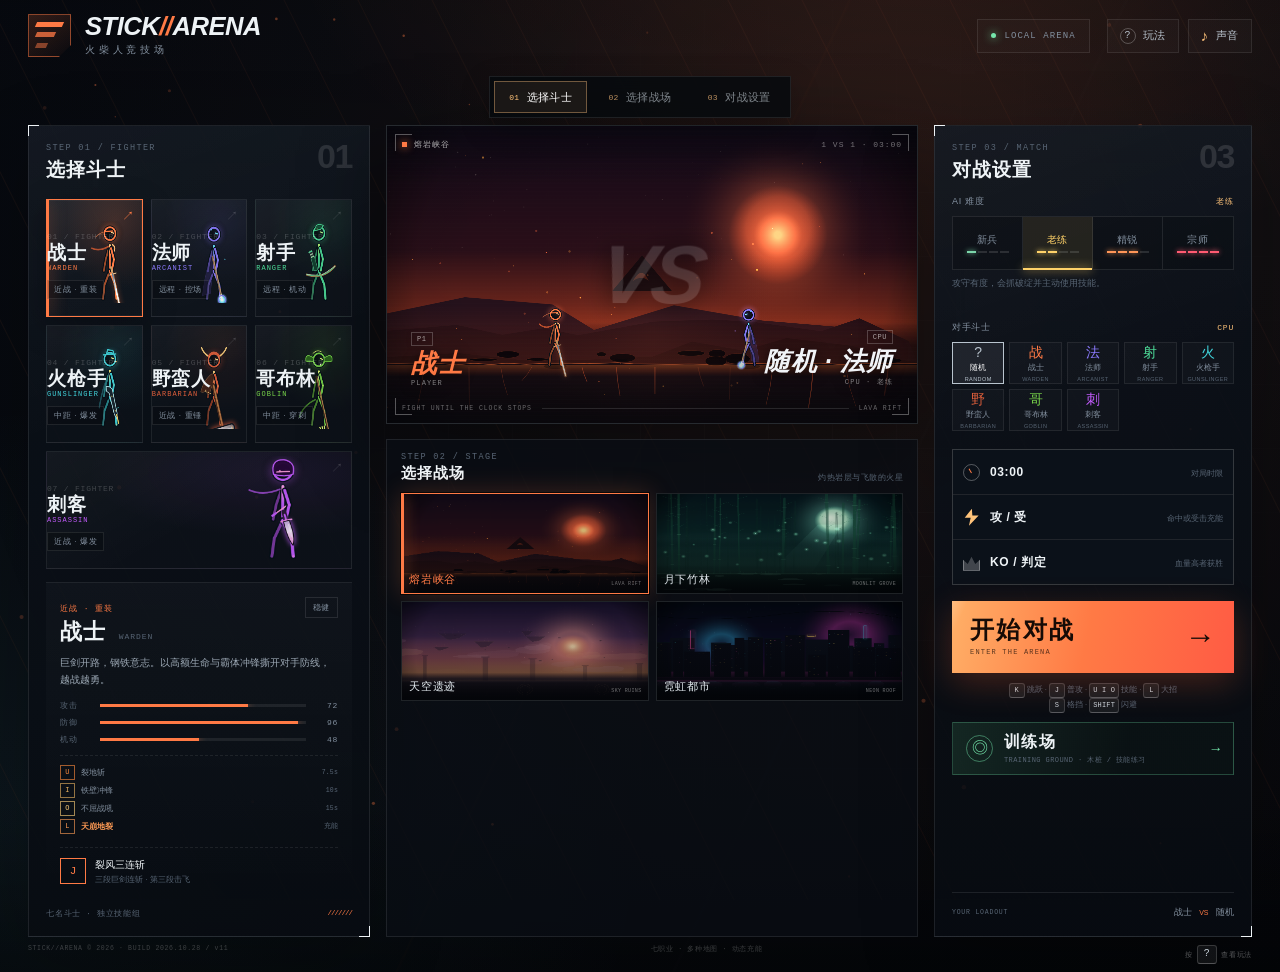
==== commit 3bc5b404: "Deploy seven fighters + custom touch layout" ====
--- a/index.html
+++ b/index.html
@@ -1,510 +1,523 @@
-<!DOCTYPE html>
-<html lang="zh-CN">
-<head>
-  <meta charset="UTF-8">
-  <meta name="viewport" content="width=device-width, initial-scale=1.0, viewport-fit=cover">
-  <meta name="theme-color" content="#07090d">
-  <meta name="apple-mobile-web-app-capable" content="yes">
-  <meta name="mobile-web-app-capable" content="yes">
-  <meta name="apple-mobile-web-app-status-bar-style" content="black-translucent">
-  <meta name="apple-mobile-web-app-title" content="STICK ARENA">
-  <meta name="application-name" content="STICK ARENA">
-  <meta name="description" content="STICK//ARENA 火柴人竞技场 — 七名斗士、三种技能、终极连招，横屏开战。">
-  <title>STICK//ARENA · 火柴人竞技场</title>
-  <link rel="manifest" href="manifest.webmanifest">
-  <link rel="apple-touch-icon" href="icons/apple-touch-icon.png">
-  <link rel="icon" type="image/png" sizes="192x192" href="icons/icon-192.png">
-  <link rel="stylesheet" href="css/style.css">
-</head>
-<body>
-  <div id="app">
-    <section id="menuScreen" class="menu-screen">
-      <canvas id="menuFx" class="menu-fx"></canvas>
-      <div class="menu-grid"></div>
-
-      <header class="menu-header">
-        <div class="brand">
-          <div class="brand-mark"><span></span><span></span><span></span></div>
-          <div class="brand-text">
-            <div class="brand-name">STICK<span>//</span>ARENA</div>
-            <div class="brand-cn">火柴人竞技场</div>
-          </div>
-        </div>
-        <div class="header-right">
-          <div class="live-pill"><i></i> LOCAL ARENA</div>
-          <button class="icon-btn quick-start" id="quickStartBtn" type="button" aria-label="快速开始对战">
-            <span>▶</span><span class="btn-label">开战</span>
-          </button>
-          <button class="icon-btn" id="helpBtn" type="button" aria-label="玩法说明">
-            <span class="icon-help">?</span><span class="btn-label">玩法</span>
-          </button>
-          <button class="icon-btn" id="muteBtn" type="button" aria-label="切换声音">
-            <span id="muteIcon">♪</span><span class="btn-label" id="muteLabel">声音</span>
-          </button>
-          <button class="icon-btn install-btn" id="installBtn" type="button" aria-label="安装手机版" hidden>
-            <span>↓</span><span class="btn-label">安装</span>
-          </button>
-        </div>
-      </header>
-
-      <main class="arena-menu">
-        <section class="panel roster-panel">
-          <div class="panel-heading">
-            <div>
-              <span class="eyebrow">STEP 01 / FIGHTER</span>
-              <h2>选择斗士</h2>
-            </div>
-            <span class="index-mark">01</span>
-          </div>
-          <div class="character-grid" id="characterGrid"></div>
-          <div class="fighter-detail" id="fighterDetail">
-            <div class="detail-top">
-              <div>
-                <span class="detail-role" id="detailRole">近战 · 重装</span>
-                <h3 id="detailName">战士 <small>WARDEN</small></h3>
-              </div>
-              <span class="detail-diff" id="detailDiff">稳健</span>
-            </div>
-            <p class="detail-desc" id="detailDesc"></p>
-            <div class="stat-list" id="statList"></div>
-            <div class="detail-skills" id="detailSkills"></div>
-            <div class="basic-note">
-              <span class="note-key">J</span>
-              <div><b id="basicName">裂风三连斩</b><small id="basicHint"></small></div>
-            </div>
-          </div>
-          <div class="roster-foot">
-            <span>七名斗士 · 独立技能组</span>
-            <span class="dots">///////</span>
-          </div>
-        </section>
-
-        <section class="center-column">
-          <div class="preview-shell">
-            <canvas id="previewCanvas" width="1600" height="900"></canvas>
-            <div class="preview-scan"></div>
-            <div class="preview-topline">
-              <span class="venue-label"><i></i><span id="previewMapName">熔岩峡谷</span></span>
-              <span class="preview-mode">1 VS 1 · 03:00</span>
-            </div>
-            <div class="preview-corner tl"></div>
-            <div class="preview-corner tr"></div>
-            <div class="preview-corner bl"></div>
-            <div class="preview-corner br"></div>
-            <div class="preview-fighter p1">
-              <span class="pf-tag">P1</span>
-              <strong id="previewP1">战士</strong>
-              <small>PLAYER</small>
-            </div>
-            <div class="preview-vs">VS</div>
-            <div class="preview-fighter p2">
-              <span class="pf-tag">CPU</span>
-              <strong id="previewP2">随机对手</strong>
-              <small id="previewDiff">老兵</small>
-            </div>
-            <div class="preview-bottom">
-              <span>FIGHT UNTIL THE CLOCK STOPS</span>
-              <span class="preview-line"></span>
-              <span id="previewMapEn">LAVA RIFT</span>
-            </div>
-          </div>
-
-          <div class="map-section">
-            <div class="section-title">
-              <div><span class="eyebrow">STEP 02 / STAGE</span><h3>选择战场</h3></div>
-              <span id="mapDesc" class="section-desc">灼热岩层与飞散的火星</span>
-            </div>
-            <div class="map-list" id="mapList"></div>
-          </div>
-        </section>
-
-        <aside class="panel config-panel">
-          <div class="panel-heading compact">
-            <div>
-              <span class="eyebrow">STEP 03 / MATCH</span>
-              <h2>对战设置</h2>
-            </div>
-            <span class="index-mark">03</span>
-          </div>
-
-          <div class="config-block">
-            <div class="config-label"><span>AI 难度</span><b id="difficultyTag">老练</b></div>
-            <div class="difficulty-list" id="difficultyList"></div>
-            <p class="config-desc" id="difficultyDesc"></p>
-          </div>
-
-          <div class="config-block">
-            <div class="config-label"><span>对手斗士</span><b>CPU</b></div>
-            <div class="opponent-list" id="opponentList"></div>
-          </div>
-
-          <div class="match-rules">
-            <div class="rule"><span class="rule-icon clock"></span><div><b>03:00</b><small>对局时限</small></div></div>
-            <div class="rule"><span class="rule-icon bolt"></span><div><b>攻 / 受</b><small>命中或受击充能</small></div></div>
-            <div class="rule"><span class="rule-icon crown"></span><div><b>KO / 判定</b><small>血量高者获胜</small></div></div>
-          </div>
-
-          <button id="startBtn" class="start-btn" type="button">
-            <span class="start-cn">开始对战</span>
-            <span class="start-en">ENTER THE ARENA</span>
-            <span class="start-arrow">→</span>
-            <span class="start-shine"></span>
-          </button>
-          <p class="start-hint"><kbd>K</kbd> 跳跃 · <kbd>J</kbd> 普攻 · <kbd>U I O</kbd> 技能 · <kbd>L</kbd> 大招<br><kbd>S</kbd> 格挡 · <kbd>SHIFT</kbd> 闪避</p>
-
-          <button id="trainingBtn" class="training-entry" type="button">
-            <span class="te-icon">◎</span>
-            <span class="te-copy"><b>训练场</b><small>TRAINING GROUND · 木桩 / 技能练习</small></span>
-            <span class="te-arrow">→</span>
-          </button>
-
-          <div class="selected-summary" id="selectedSummary">
-            <span class="ss-label">YOUR LOADOUT</span>
-            <span class="ss-main">战士 <i>VS</i> 随机</span>
-          </div>
-        </aside>
-      </main>
-
-      <footer class="menu-footer">
-        <span>STICK//ARENA © 2026 · BUILT WITH CANVAS</span>
-        <span>七职业 · 多种地图 · 动态充能</span>
-        <span class="footer-tip">按 <kbd>?</kbd> 查看玩法</span>
-      </footer>
-    </section>
-
-    <section id="gameScreen" class="game-screen" hidden>
-      <div class="game-frame" id="gameFrame">
-        <canvas id="gameCanvas" width="1600" height="900"></canvas>
-
-        <div class="battle-hud">
-          <div class="hud-top">
-            <div class="duelist p1">
-              <div class="portrait" id="p1Portrait"><span>战</span><i></i></div>
-              <div class="duelist-bars">
-                <div class="duelist-meta">
-                  <span class="duelist-name" id="p1Name">战士</span>
-                  <span class="duelist-hp" id="p1HpText">HP 1150 / 1150</span>
-                </div>
-                <div class="hp-track">
-                  <div class="hp-lag" id="p1HpLag"></div>
-                  <div class="hp-fill" id="p1HpFill"></div>
-                  <div class="hp-shine"></div>
-                </div>
-                <div class="energy-row">
-                  <span class="energy-label">充能</span>
-                  <div class="energy-track"><div class="energy-fill" id="p1EnergyFill"></div><span class="energy-ticks"></span></div>
-                  <span class="energy-num" id="p1EnergyText">0</span>
-                </div>
-                <div class="guard-row">
-                  <span class="guard-label">格挡</span>
-                  <div class="guard-track"><div class="guard-fill" id="p1GuardFill"></div></div>
-                  <span class="guard-num" id="p1GuardText">100</span>
-                </div>
-                <div class="buff-row" id="p1Buffs"></div>
-              </div>
-            </div>
-
-            <div class="timer-box">
-              <div class="match-mode" id="matchMode">1 VS 1 · STICK//ARENA</div>
-              <div class="timer" id="timer">03:00</div>
-              <div class="timer-label" id="timerLabel">剩余时间</div>
-            </div>
-
-            <div class="duelist p2">
-              <div class="duelist-bars">
-                <div class="duelist-meta">
-                  <span class="duelist-name" id="p2Name">法师</span>
-                  <span class="duelist-hp" id="p2HpText">HP 850 / 850</span>
-                </div>
-                <div class="hp-track">
-                  <div class="hp-lag" id="p2HpLag"></div>
-                  <div class="hp-fill" id="p2HpFill"></div>
-                  <div class="hp-shine"></div>
-                </div>
-                <div class="energy-row">
-                  <span class="energy-label">充能</span>
-                  <div class="energy-track"><div class="energy-fill" id="p2EnergyFill"></div><span class="energy-ticks"></span></div>
-                  <span class="energy-num" id="p2EnergyText">0</span>
-                </div>
-                <div class="guard-row">
-                  <span class="guard-label">格挡</span>
-                  <div class="guard-track"><div class="guard-fill" id="p2GuardFill"></div></div>
-                  <span class="guard-num" id="p2GuardText">100</span>
-                </div>
-                <div class="buff-row p2-buffs" id="p2Buffs"></div>
-              </div>
-              <div class="portrait" id="p2Portrait"><span>法</span><i></i></div>
-            </div>
-          </div>
-
-          <div class="cpu-badge"><i></i><span id="cpuBadge">CPU · 老兵</span></div>
-          <button id="pauseBtn" class="pause-chip" type="button"><span>II</span> 暂停 <kbd>ESC</kbd></button>
-          <button id="fsBtn" class="fs-chip" type="button" aria-label="切换全屏" title="全屏">⛶</button>
-          <button id="muteGameBtn" class="sound-chip" type="button" aria-label="切换声音">♪</button>
-        </div>
-
-        <div id="comboBadge" class="combo-badge">
-          <span class="combo-label">COMBO</span>
-          <strong id="comboCount">2</strong>
-          <span class="combo-hit">HITS</span>
-        </div>
-
-        <div id="statusToast" class="status-toast"></div>
-
-        <div class="skill-dock" id="skillDock">
-          <div class="dock-head">
-            <span>COMBAT LOADOUT</span>
-            <span id="dockFighter">战士 · 铁壁先锋</span>
-          </div>
-          <div class="dock-slots" id="dockSlots"></div>
-          <div class="dock-hint"><span>S 格挡 · SHIFT 闪避</span><span>技能冷却会随时间恢复</span><span>命中 / 受击积攒终极充能</span></div>
-        </div>
-
-        <div id="announce" class="announce">
-          <span class="announce-kicker" id="announceKicker">ROUND 01</span>
-          <strong id="announceMain">FIGHT</strong>
-          <span class="announce-sub" id="announceSub">准备好了吗</span>
-        </div>
-        <div class="screen-flash" id="screenFlash"></div>
-        <div class="hit-vignette" id="hitVignette"></div>
-
-        <div class="modal-layer pause-layer" id="pauseOverlay" hidden>
-          <div class="modal-card pause-card">
-            <span class="eyebrow">MATCH SUSPENDED</span>
-            <h2>战斗暂停</h2>
-            <p>时间已冻结。准备好后继续，或重新开始本场对决。</p>
-            <div class="pause-actions">
-              <button class="primary-btn" id="resumeBtn" type="button">继续战斗 <kbd>ESC</kbd></button>
-              <button class="ghost-btn" id="restartBtn" type="button">重新开始</button>
-              <button class="ghost-btn" id="quitBtn" type="button">返回大厅</button>
-            </div>
-            <div class="pause-shortcuts">
-              <span><kbd>A</kbd><kbd>D</kbd> 移动</span>
-              <span><kbd>K</kbd> 跳跃 / 二段跳</span>
-              <span><kbd>J</kbd> 普攻</span>
-              <span><kbd>U</kbd><kbd>I</kbd><kbd>O</kbd> 技能</span>
-              <span><kbd>L</kbd> 终极技能</span>
-              <span><kbd>S</kbd> 格挡</span>
-              <span><kbd>SHIFT</kbd> 闪避</span>
-            </div>
-          </div>
-        </div>
-
-        <div class="modal-layer result-layer" id="resultOverlay" hidden>
-          <div class="modal-card result-card">
-            <div class="result-topline">
-              <span class="eyebrow" id="resultKicker">MATCH COMPLETE</span>
-              <span class="result-badge" id="resultBadge">VICTORY</span>
-            </div>
-            <h2 id="resultTitle">胜利</h2>
-            <p id="resultSub">你击败了对手。</p>
-            <div class="result-scoreboard">
-              <div class="rs-side p1">
-                <span id="rsP1Name">战士</span>
-                <strong id="rsP1Hp">42%</strong>
-                <small>剩余生命</small>
-              </div>
-              <div class="rs-center">
-                <span id="resultReason">KO</span>
-                <i></i>
-                <small id="resultTime">02:14</small>
-              </div>
-              <div class="rs-side p2">
-                <span id="rsP2Name">法师</span>
-                <strong id="rsP2Hp">0%</strong>
-                <small>剩余生命</small>
-              </div>
-            </div>
-            <div class="result-stats" id="resultStats">
-              <div><span>总伤害</span><b id="statDamage">0</b></div>
-              <div><span>最高连击</span><b id="statCombo">0</b></div>
-              <div><span>技能命中</span><b id="statSkills">0</b></div>
-              <div><span>大招释放</span><b id="statUlt">0</b></div>
-            </div>
-            <div class="result-actions">
-              <button class="primary-btn" id="rematchBtn" type="button">再来一局 <span>↻</span></button>
-              <button class="ghost-btn" id="backMenuBtn" type="button">返回大厅</button>
-            </div>
-          </div>
-        </div>
-      </div>
-
-      <div class="modal-layer layout-layer" id="layoutOverlay" hidden>
-        <div class="modal-card layout-card">
-          <button class="modal-close" id="layoutCloseBtn" type="button">×</button>
-          <button class="layout-collapse" id="layoutCollapseBtn" type="button">收起面板</button>
-          <span class="eyebrow">TOUCH LAYOUT / FREE PLACEMENT</span>
-          <h2>自定义键位</h2>
-          <p>拖动轮盘、格挡、闪避和每一个技能按钮。按钮会按横屏比例保存，换设备或旋转后仍然在顺手的位置。</p>
-          <div class="layout-legend">
-            <span><i class="layout-dot stick"></i>轮盘</span>
-            <span><i class="layout-dot defense"></i>防御</span>
-            <span><i class="layout-dot skill"></i>技能</span>
-            <span><i class="layout-dot attack"></i>普攻 / 跳跃</span>
-          </div>
-          <div class="layout-actions">
-            <button class="ghost-btn" id="layoutResetBtn" type="button">恢复默认</button>
-            <button class="ghost-btn" id="layoutCancelBtn" type="button">取消</button>
-            <button class="primary-btn" id="layoutSaveBtn" type="button">保存布局</button>
-          </div>
-          <small class="layout-hint">提示：拖动时按钮会跟随手指；面板可收起；保存后可从右上角“⌗”再次编辑。</small>
-        </div>
-      </div>
-
-      <div class="touch-controls" id="touchControls">
-        <button class="touch-pause" id="touchPauseBtn" type="button" aria-label="暂停">Ⅱ</button>
-        <button class="touch-pause touch-mute" id="touchMuteBtn" type="button" aria-label="切换声音">♪</button>
-        <button class="touch-pause touch-fs" id="touchFsBtn" type="button" aria-label="切换全屏">⛶</button>
-        <button class="touch-pause touch-layout" id="touchLayoutBtn" type="button" aria-label="自定义手机键位">⌗</button>
-        <div class="touch-cluster touch-move">
-          <div class="touch-stick" id="touchStick" data-layout="stick" role="group" aria-label="移动轮盘，左右拖动">
-            <span class="stick-ring"></span>
-            <span class="stick-knob"></span>
-            <span class="stick-label">移动</span>
-          </div>
-        </div>
-        <div class="touch-cluster touch-defense">
-          <button class="touch-btn touch-block" data-layout="block" data-touch="KeyS" type="button" aria-label="格挡 S，按住抵挡正面攻击">
-            <b class="tb-main">挡</b><span class="tb-key">S</span><span class="tb-guard"><i></i></span>
-          </button>
-          <button class="touch-btn touch-dodge" data-layout="dodge" data-touch="ShiftLeft" type="button" aria-label="闪避 Shift">
-            <b class="tb-main">闪</b><span class="tb-key">SH</span><span class="tb-cd"></span>
-          </button>
-        </div>
-        <div class="touch-cluster touch-actions">
-          <button class="touch-btn touch-skill" data-layout="skill0" data-touch="KeyU" data-slot="0" type="button" aria-label="技能 U">
-            <span class="tb-key">U</span><b class="tb-glyph">技</b><span class="tb-cd"></span>
-          </button>
-          <button class="touch-btn touch-skill" data-layout="skill1" data-touch="KeyI" data-slot="1" type="button" aria-label="技能 I">
-            <span class="tb-key">I</span><b class="tb-glyph">技</b><span class="tb-cd"></span>
-          </button>
-          <button class="touch-btn touch-skill" data-layout="skill2" data-touch="KeyO" data-slot="2" type="button" aria-label="技能 O">
-            <span class="tb-key">O</span><b class="tb-glyph">技</b><span class="tb-cd"></span>
-          </button>
-          <button class="touch-btn touch-jump" data-layout="jump" data-touch="KeyK" type="button" aria-label="跳跃 K">
-            <b class="tb-main">跳</b><span class="tb-key">K</span>
-          </button>
-          <button class="touch-btn touch-ult" data-layout="ult" data-touch="KeyL" type="button" aria-label="终极技能 L">
-            <span class="tb-key">L</span><b class="tb-glyph">终</b><span class="tb-cd"></span>
-          </button>
-          <button class="touch-btn touch-attack" data-layout="attack" data-touch="KeyJ" type="button" aria-label="普通攻击 J">
-            <b class="tb-main">攻</b><span class="tb-key">J</span>
-          </button>
-        </div>
-      </div>
-
-      <div class="training-bar" id="trainingBar" hidden>
-        <div class="tr-head">
-          <span class="tr-title"><i></i>训练场 <small>TRAINING GROUND</small></span>
-          <button class="tr-toggle" id="trainingToggleBtn" type="button">收起</button>
-        </div>
-        <div class="tr-body">
-          <p class="tr-lead">木桩默认不还手。先打一套三连击，再测试技能与大招；开启“木桩反击”可练习格挡和闪避。</p>
-          <div class="tr-keys">
-            <span><kbd>J</kbd> 三段普攻</span>
-            <span><kbd>U</kbd><kbd>I</kbd><kbd>O</kbd> 技能</span>
-            <span><kbd>L</kbd> 大招</span>
-            <span><kbd>K</kbd> 跳跃</span>
-            <span><kbd>S</kbd> 格挡</span>
-            <span><kbd>SHIFT</kbd> 闪避</span>
-          </div>
-          <div class="tr-tasks">
-            <span data-training-task="combo"><i>01</i>完成一次三连击</span>
-            <span data-training-task="skill"><i>02</i>使用一次技能</span>
-            <span data-training-task="ult"><i>03</i>释放一次大招</span>
-            <span data-training-task="defense"><i>04</i>格挡或闪避一次攻击</span>
-          </div>
-          <div class="tr-stats">
-            <span>伤害 <b id="trainingDamage">0</b></span>
-            <span>最高连击 <b id="trainingCombo">0</b></span>
-            <span>大招 <b id="trainingUlt">0</b></span>
-            <span>充能 <b id="trainingEnergy">100%</b></span>
-          </div>
-          <div class="tr-actions">
-            <button id="trainingSparBtn" type="button" aria-pressed="false">木桩反击：关</button>
-            <button id="trainingResetBtn" type="button">重置木桩</button>
-            <button id="trainingExitBtn" type="button">退出训练</button>
-          </div>
-        </div>
-      </div>
-
-      <div class="orientation-overlay" id="orientationOverlay" hidden>
-        <div class="orientation-card">
-          <span class="orientation-icon">↻</span>
-          <span class="eyebrow">LANDSCAPE MODE</span>
-          <h2>请横屏游玩</h2>
-          <p>横屏能看到完整战场，触控按键也会更大、更好按。</p>
-          <button class="primary-btn" id="orientationBtn" type="button">进入横屏全屏 →</button>
-          <small>如果浏览器不支持自动旋转，请手动把手机横过来。</small>
-        </div>
-      </div>
-
-      <div class="rotate-note"><span>↻</span> 横屏体验更佳</div>
-    </section>
-
-    <div class="modal-layer install-layer" id="installOverlay" hidden>
-      <div class="modal-card install-card">
-        <button class="modal-close" id="installClose" type="button">×</button>
-        <span class="eyebrow">MOBILE APP / PWA</span>
-        <h2>安装手机版</h2>
-        <p>把 STICK//ARENA 添加到主屏幕，横屏全屏启动，像 App 一样游玩。</p>
-        <div class="install-steps">
-          <div><b>Android · Chrome</b><span>右上角菜单 → “安装应用”或“添加到主屏幕”</span></div>
-          <div><b>iPhone · Safari</b><span>底部分享按钮 → “添加到主屏幕”</span></div>
-        </div>
-        <div class="install-note">安装与离线缓存需要 HTTPS 环境；请使用 https://insomnia.fashion/ 打开后安装。</div>
-        <button class="primary-btn" id="installDoneBtn" type="button">知道了</button>
-      </div>
-    </div>
-
-    <div class="modal-layer help-layer" id="helpOverlay" hidden>
-      <div class="modal-card help-card">
-        <button class="modal-close" id="helpClose" type="button">×</button>
-        <span class="eyebrow">FIELD MANUAL / 01</span>
-        <h2>竞技场手册</h2>
-        <div class="help-columns">
-          <div class="help-col">
-            <h4>操作</h4>
-            <div class="key-list">
-              <div><span><kbd>A</kbd><kbd>D</kbd></span><p>左右移动</p></div>
-              <div><span><kbd>K</kbd></span><p>跳跃 · 空中再按一次二段跳</p></div>
-              <div><span><kbd>J</kbd></span><p>专属普攻 · 连续按键打出三段连击</p></div>
-              <div><span><kbd>U</kbd><kbd>I</kbd><kbd>O</kbd></span><p>三个专属技能，各自拥有冷却</p></div>
-              <div><span><kbd>L</kbd></span><p>终极技能，需要 100% 充能</p></div>
-              <div><span><kbd>S</kbd></span><p>格挡 · 按住抵挡正面攻击并消耗格挡值</p></div>
-              <div><span><kbd>SHIFT</kbd></span><p>闪避 · 短距离位移，期间无敌，有冷却</p></div>
-              <div><span><kbd>ESC</kbd></span><p>暂停 / 继续</p></div>
-              <div><span><kbd>手机</kbd></span><p>左侧轮盘移动，右侧跳跃、普攻、技能与大招；右侧上方“挡 / 闪”用于格挡和闪避</p></div>
-              <div><span><kbd>布局</kbd></span><p>手机右上角“⌗”进入自定义键位；可拖动轮盘、格挡、闪避与每个技能按钮，保存后自动适配横屏</p></div>
-              <div><span><kbd>训练</kbd></span><p>主菜单进入训练场；开启“木桩反击”可练习格挡、闪避与破防时机</p></div>
-            </div>
-          </div>
-          <div class="help-col">
-            <h4>战斗规则</h4>
-            <ul class="help-rules">
-              <li><b>三分钟决胜</b><span>倒计时归零时，剩余生命百分比更高的一方获胜；生命归零则直接 KO。</span></li>
-              <li><b>双向充能</b><span>命中敌人或受到伤害都会积攒终极充能。打得越凶，大招来得越快。</span></li>
-              <li><b>技能冷却</b><span>三个技能独立冷却，槽位上的数字和遮罩显示剩余时间。</span></li>
-              <li><b>格挡与破防</b><span>格挡只挡正面并持续消耗格挡值；格挡值耗尽会破防，短时间内无法再挡。</span></li>
-              <li><b>闪避时机</b><span>闪避有短暂无敌帧和冷却，适合穿过弹道或躲开大招，但不能连续无脑使用。</span></li>
-              <li><b>自由穿行</b><span>双方身体不会互相阻挡，可以穿过对手调整身位；只有攻击判定和场地边界会限制移动。</span></li>
-              <li><b>角色克制</b><span>远程擅长拉扯，近战擅长贴脸。利用跳跃躲避弹道与地面火场。</span></li>
-            </ul>
-            <div class="help-energy">
-              <div class="he-bar"><span></span></div>
-              <p><b>命中 +16% / 受击 +26%</b><small>以伤害数值为基准，充满 100% 即可释放终极技能。</small></p>
-            </div>
-          </div>
-        </div>
-        <div class="help-roster" id="helpRoster"></div>
-      </div>
-    </div>
-  </div>
-
-  <script src="js/data.js"></script>
-  <script src="js/audio.js"></script>
-  <script src="js/render.js"></script>
-  <script src="js/entities.js"></script>
-  <script src="js/game.js"></script>
-</body>
+<!DOCTYPE html>
+<html lang="zh-CN">
+<head>
+  <meta charset="UTF-8">
+  <meta name="viewport" content="width=device-width, initial-scale=1.0, viewport-fit=cover">
+  <meta name="theme-color" content="#07090d">
+  <meta name="apple-mobile-web-app-capable" content="yes">
+  <meta name="mobile-web-app-capable" content="yes">
+  <meta name="apple-mobile-web-app-status-bar-style" content="black-translucent">
+  <meta name="apple-mobile-web-app-title" content="STICK ARENA">
+  <meta name="application-name" content="STICK ARENA">
+  <meta name="description" content="STICK//ARENA 火柴人竞技场 — 七名斗士、三种技能、终极连招，横屏开战。">
+  <title>STICK//ARENA · 火柴人竞技场</title>
+  <link rel="manifest" href="manifest.webmanifest">
+  <link rel="apple-touch-icon" href="icons/apple-touch-icon.png">
+  <link rel="icon" type="image/png" sizes="192x192" href="icons/icon-192.png">
+  <link rel="stylesheet" href="css/style.css?v=11">
+</head>
+<body>
+  <div id="app">
+    <section id="menuScreen" class="menu-screen">
+      <canvas id="menuFx" class="menu-fx"></canvas>
+      <div class="menu-grid"></div>
+
+      <header class="menu-header">
+        <div class="brand">
+          <div class="brand-mark"><span></span><span></span><span></span></div>
+          <div class="brand-text">
+            <div class="brand-name">STICK<span>//</span>ARENA</div>
+            <div class="brand-cn">火柴人竞技场</div>
+          </div>
+        </div>
+        <div class="header-right">
+          <div class="live-pill"><i></i> LOCAL ARENA</div>
+          <button class="icon-btn quick-start" id="quickStartBtn" type="button" aria-label="快速开始对战">
+            <span>▶</span><span class="btn-label">开战</span>
+          </button>
+          <button class="icon-btn" id="helpBtn" type="button" aria-label="玩法说明">
+            <span class="icon-help">?</span><span class="btn-label">玩法</span>
+          </button>
+          <button class="icon-btn" id="muteBtn" type="button" aria-label="切换声音">
+            <span id="muteIcon">♪</span><span class="btn-label" id="muteLabel">声音</span>
+          </button>
+          <button class="icon-btn install-btn" id="installBtn" type="button" aria-label="安装手机版" hidden>
+            <span>↓</span><span class="btn-label">安装</span>
+          </button>
+        </div>
+      </header>
+
+      <nav class="step-nav" aria-label="菜单步骤">
+        <button class="step-nav-btn active" data-step-target="rosterPanel" type="button"><b>01</b> 选择斗士</button>
+        <button class="step-nav-btn" data-step-target="stagePanel" type="button"><b>02</b> 选择战场</button>
+        <button class="step-nav-btn" data-step-target="configPanel" type="button"><b>03</b> 对战设置</button>
+      </nav>
+
+      <main class="arena-menu">
+        <section class="panel roster-panel" id="rosterPanel">
+          <div class="panel-heading">
+            <div>
+              <span class="eyebrow">STEP 01 / FIGHTER</span>
+              <h2>选择斗士</h2>
+            </div>
+            <span class="index-mark">01</span>
+          </div>
+          <div class="character-grid" id="characterGrid"></div>
+          <div class="fighter-detail" id="fighterDetail">
+            <div class="detail-top">
+              <div>
+                <span class="detail-role" id="detailRole">近战 · 重装</span>
+                <h3 id="detailName">战士 <small>WARDEN</small></h3>
+              </div>
+              <span class="detail-diff" id="detailDiff">稳健</span>
+            </div>
+            <p class="detail-desc" id="detailDesc"></p>
+            <div class="stat-list" id="statList"></div>
+            <div class="detail-skills" id="detailSkills"></div>
+            <div class="basic-note">
+              <span class="note-key">J</span>
+              <div><b id="basicName">裂风三连斩</b><small id="basicHint"></small></div>
+            </div>
+          </div>
+          <div class="roster-foot">
+            <span>七名斗士 · 独立技能组</span>
+            <span class="dots">///////</span>
+          </div>
+        </section>
+
+        <section class="center-column">
+          <div class="preview-shell">
+            <canvas id="previewCanvas" width="1600" height="900"></canvas>
+            <div class="preview-scan"></div>
+            <div class="preview-topline">
+              <span class="venue-label"><i></i><span id="previewMapName">熔岩峡谷</span></span>
+              <span class="preview-mode">1 VS 1 · 03:00</span>
+            </div>
+            <div class="preview-corner tl"></div>
+            <div class="preview-corner tr"></div>
+            <div class="preview-corner bl"></div>
+            <div class="preview-corner br"></div>
+            <div class="preview-fighter p1">
+              <span class="pf-tag">P1</span>
+              <strong id="previewP1">战士</strong>
+              <small>PLAYER</small>
+            </div>
+            <div class="preview-vs">VS</div>
+            <div class="preview-fighter p2">
+              <span class="pf-tag">CPU</span>
+              <strong id="previewP2">随机对手</strong>
+              <small id="previewDiff">老兵</small>
+            </div>
+            <div class="preview-bottom">
+              <span>FIGHT UNTIL THE CLOCK STOPS</span>
+              <span class="preview-line"></span>
+              <span id="previewMapEn">LAVA RIFT</span>
+            </div>
+          </div>
+
+          <div class="map-section" id="stagePanel">
+            <div class="section-title">
+              <div><span class="eyebrow">STEP 02 / STAGE</span><h3>选择战场</h3></div>
+              <span id="mapDesc" class="section-desc">灼热岩层与飞散的火星</span>
+            </div>
+            <div class="map-list" id="mapList"></div>
+          </div>
+        </section>
+
+        <aside class="panel config-panel" id="configPanel">
+          <div class="panel-heading compact">
+            <div>
+              <span class="eyebrow">STEP 03 / MATCH</span>
+              <h2>对战设置</h2>
+            </div>
+            <span class="index-mark">03</span>
+          </div>
+
+          <div class="config-block">
+            <div class="config-label"><span>AI 难度</span><b id="difficultyTag">老练</b></div>
+            <div class="difficulty-list" id="difficultyList"></div>
+            <p class="config-desc" id="difficultyDesc"></p>
+          </div>
+
+          <div class="config-block">
+            <div class="config-label"><span>对手斗士</span><b>CPU</b></div>
+            <div class="opponent-list" id="opponentList"></div>
+          </div>
+
+          <div class="match-rules">
+            <div class="rule"><span class="rule-icon clock"></span><div><b>03:00</b><small>对局时限</small></div></div>
+            <div class="rule"><span class="rule-icon bolt"></span><div><b>攻 / 受</b><small>命中或受击充能</small></div></div>
+            <div class="rule"><span class="rule-icon crown"></span><div><b>KO / 判定</b><small>血量高者获胜</small></div></div>
+          </div>
+
+          <button id="startBtn" class="start-btn" type="button">
+            <span class="start-cn">开始对战</span>
+            <span class="start-en">ENTER THE ARENA</span>
+            <span class="start-arrow">→</span>
+            <span class="start-shine"></span>
+          </button>
+          <p class="start-hint"><kbd>K</kbd> 跳跃 · <kbd>J</kbd> 普攻 · <kbd>U I O</kbd> 技能 · <kbd>L</kbd> 大招<br><kbd>S</kbd> 格挡 · <kbd>SHIFT</kbd> 闪避</p>
+
+          <button id="trainingBtn" class="training-entry" type="button">
+            <span class="te-icon">◎</span>
+            <span class="te-copy"><b>训练场</b><small>TRAINING GROUND · 木桩 / 技能练习</small></span>
+            <span class="te-arrow">→</span>
+          </button>
+
+          <div class="selected-summary" id="selectedSummary">
+            <span class="ss-label">YOUR LOADOUT</span>
+            <span class="ss-main">战士 <i>VS</i> 随机</span>
+          </div>
+        </aside>
+      </main>
+
+      <button id="stickyStartBtn" class="sticky-start" type="button">
+        <span>开战</span><small>ENTER THE ARENA</small>
+      </button>
+
+      <footer class="menu-footer">
+        <span>STICK//ARENA © 2026 · BUILD 2026.10.28 / v11</span>
+        <span>七职业 · 多种地图 · 动态充能</span>
+        <span class="footer-tip">按 <kbd>?</kbd> 查看玩法</span>
+      </footer>
+    </section>
+
+    <section id="gameScreen" class="game-screen" hidden>
+      <div class="game-frame" id="gameFrame">
+        <canvas id="gameCanvas" width="1600" height="900"></canvas>
+
+        <div class="battle-hud">
+          <div class="hud-top">
+            <div class="duelist p1">
+              <div class="portrait" id="p1Portrait"><span>战</span><i></i></div>
+              <div class="duelist-bars">
+                <div class="duelist-meta">
+                  <span class="duelist-name" id="p1Name">战士</span>
+                  <span class="duelist-hp" id="p1HpText">HP 1150 / 1150</span>
+                </div>
+                <div class="hp-track">
+                  <div class="hp-lag" id="p1HpLag"></div>
+                  <div class="hp-fill" id="p1HpFill"></div>
+                  <div class="hp-shine"></div>
+                </div>
+                <div class="energy-row">
+                  <span class="energy-label">充能</span>
+                  <div class="energy-track"><div class="energy-fill" id="p1EnergyFill"></div><span class="energy-ticks"></span></div>
+                  <span class="energy-num" id="p1EnergyText">0</span>
+                </div>
+                <div class="guard-row">
+                  <span class="guard-label">格挡</span>
+                  <div class="guard-track"><div class="guard-fill" id="p1GuardFill"></div></div>
+                  <span class="guard-num" id="p1GuardText">100</span>
+                </div>
+                <div class="buff-row" id="p1Buffs"></div>
+              </div>
+            </div>
+
+            <div class="timer-box">
+              <div class="match-mode" id="matchMode">1 VS 1 · STICK//ARENA</div>
+              <div class="timer" id="timer">03:00</div>
+              <div class="timer-label" id="timerLabel">剩余时间</div>
+            </div>
+
+            <div class="duelist p2">
+              <div class="duelist-bars">
+                <div class="duelist-meta">
+                  <span class="duelist-name" id="p2Name">法师</span>
+                  <span class="duelist-hp" id="p2HpText">HP 850 / 850</span>
+                </div>
+                <div class="hp-track">
+                  <div class="hp-lag" id="p2HpLag"></div>
+                  <div class="hp-fill" id="p2HpFill"></div>
+                  <div class="hp-shine"></div>
+                </div>
+                <div class="energy-row">
+                  <span class="energy-label">充能</span>
+                  <div class="energy-track"><div class="energy-fill" id="p2EnergyFill"></div><span class="energy-ticks"></span></div>
+                  <span class="energy-num" id="p2EnergyText">0</span>
+                </div>
+                <div class="guard-row">
+                  <span class="guard-label">格挡</span>
+                  <div class="guard-track"><div class="guard-fill" id="p2GuardFill"></div></div>
+                  <span class="guard-num" id="p2GuardText">100</span>
+                </div>
+                <div class="buff-row p2-buffs" id="p2Buffs"></div>
+              </div>
+              <div class="portrait" id="p2Portrait"><span>法</span><i></i></div>
+            </div>
+          </div>
+
+          <div class="cpu-badge"><i></i><span id="cpuBadge">CPU · 老兵</span></div>
+          <button id="pauseBtn" class="pause-chip" type="button"><span>II</span> 暂停 <kbd>ESC</kbd></button>
+          <button id="fsBtn" class="fs-chip" type="button" aria-label="切换全屏" title="全屏">⛶</button>
+          <button id="muteGameBtn" class="sound-chip" type="button" aria-label="切换声音">♪</button>
+        </div>
+
+        <div id="comboBadge" class="combo-badge">
+          <span class="combo-label">COMBO</span>
+          <strong id="comboCount">2</strong>
+          <span class="combo-hit">HITS</span>
+        </div>
+
+        <div id="statusToast" class="status-toast"></div>
+
+        <div class="skill-dock" id="skillDock">
+          <div class="dock-head">
+            <span>COMBAT LOADOUT</span>
+            <span id="dockFighter">战士 · 铁壁先锋</span>
+          </div>
+          <div class="dock-slots" id="dockSlots"></div>
+          <div class="dock-hint"><span>S 格挡 · SHIFT 闪避</span><span>技能冷却会随时间恢复</span><span>命中 / 受击积攒终极充能</span></div>
+        </div>
+
+        <div id="announce" class="announce">
+          <span class="announce-kicker" id="announceKicker">ROUND 01</span>
+          <strong id="announceMain">FIGHT</strong>
+          <span class="announce-sub" id="announceSub">准备好了吗</span>
+        </div>
+        <div class="screen-flash" id="screenFlash"></div>
+        <div class="hit-vignette" id="hitVignette"></div>
+
+      </div>
+
+
+      <div class="modal-layer pause-layer" id="pauseOverlay" hidden>
+        <div class="modal-card pause-card">
+          <span class="eyebrow">MATCH SUSPENDED</span>
+          <h2>战斗暂停</h2>
+          <p>时间已冻结。准备好后继续，或重新开始本场对决。</p>
+          <div class="pause-actions">
+            <button class="primary-btn" id="resumeBtn" type="button">继续战斗 <kbd>ESC</kbd></button>
+            <button class="ghost-btn" id="restartBtn" type="button">重新开始</button>
+            <button class="ghost-btn" id="quitBtn" type="button">返回大厅</button>
+          </div>
+          <div class="pause-shortcuts">
+            <span><kbd>A</kbd><kbd>D</kbd> 移动</span>
+            <span><kbd>K</kbd> 跳跃 / 二段跳</span>
+            <span><kbd>J</kbd> 普攻</span>
+            <span><kbd>U</kbd><kbd>I</kbd><kbd>O</kbd> 技能</span>
+            <span><kbd>L</kbd> 终极技能</span>
+            <span><kbd>S</kbd> 格挡</span>
+            <span><kbd>SHIFT</kbd> 闪避</span>
+          </div>
+        </div>
+      </div>
+
+      <div class="modal-layer result-layer" id="resultOverlay" hidden>
+        <div class="modal-card result-card">
+          <div class="result-topline">
+            <span class="eyebrow" id="resultKicker">MATCH COMPLETE</span>
+            <span class="result-badge" id="resultBadge">VICTORY</span>
+          </div>
+          <h2 id="resultTitle">胜利</h2>
+          <p id="resultSub">你击败了对手。</p>
+          <div class="result-scoreboard">
+            <div class="rs-side p1">
+              <span id="rsP1Name">战士</span>
+              <strong id="rsP1Hp">42%</strong>
+              <small>剩余生命</small>
+            </div>
+            <div class="rs-center">
+              <span id="resultReason">KO</span>
+              <i></i>
+              <small id="resultTime">02:14</small>
+            </div>
+            <div class="rs-side p2">
+              <span id="rsP2Name">法师</span>
+              <strong id="rsP2Hp">0%</strong>
+              <small>剩余生命</small>
+            </div>
+          </div>
+          <div class="result-stats" id="resultStats">
+            <div><span>总伤害</span><b id="statDamage">0</b></div>
+            <div><span>最高连击</span><b id="statCombo">0</b></div>
+            <div><span>技能命中</span><b id="statSkills">0</b></div>
+            <div><span>大招释放</span><b id="statUlt">0</b></div>
+          </div>
+          <div class="result-actions">
+            <button class="primary-btn" id="rematchBtn" type="button">再来一局 <span>↻</span></button>
+            <button class="ghost-btn" id="backMenuBtn" type="button">返回大厅</button>
+          </div>
+        </div>
+      </div>
+
+      <div class="modal-layer layout-layer" id="layoutOverlay" hidden>
+        <div class="modal-card layout-card">
+          <button class="modal-close" id="layoutCloseBtn" type="button">×</button>
+          <button class="layout-collapse" id="layoutCollapseBtn" type="button">收起面板</button>
+          <span class="eyebrow">TOUCH LAYOUT / FREE PLACEMENT</span>
+          <h2>自定义键位</h2>
+          <p>拖动轮盘、格挡、闪避和每一个技能按钮。按钮会按横屏比例保存，换设备或旋转后仍然在顺手的位置。</p>
+          <div class="layout-legend">
+            <span><i class="layout-dot stick"></i>轮盘</span>
+            <span><i class="layout-dot defense"></i>防御</span>
+            <span><i class="layout-dot skill"></i>技能</span>
+            <span><i class="layout-dot attack"></i>普攻 / 跳跃</span>
+          </div>
+          <div class="layout-actions">
+            <button class="ghost-btn" id="layoutResetBtn" type="button">恢复默认</button>
+            <button class="ghost-btn" id="layoutCancelBtn" type="button">取消</button>
+            <button class="primary-btn" id="layoutSaveBtn" type="button">保存布局</button>
+          </div>
+          <small class="layout-hint">提示：拖动时按钮会跟随手指；面板可收起；保存后可从右上角“⌗”再次编辑。</small>
+        </div>
+      </div>
+
+      <div class="touch-controls" id="touchControls">
+        <button class="touch-pause" id="touchPauseBtn" type="button" aria-label="暂停">Ⅱ</button>
+        <button class="touch-pause touch-mute" id="touchMuteBtn" type="button" aria-label="切换声音">♪</button>
+        <button class="touch-pause touch-fs" id="touchFsBtn" type="button" aria-label="切换全屏">⛶</button>
+        <button class="touch-pause touch-layout" id="touchLayoutBtn" type="button" aria-label="自定义手机键位">⌗</button>
+        <div class="touch-cluster touch-move">
+          <div class="touch-stick" id="touchStick" data-layout="stick" role="group" aria-label="移动轮盘，左右拖动">
+            <span class="stick-ring"></span>
+            <span class="stick-knob"></span>
+            <span class="stick-label">移动</span>
+          </div>
+        </div>
+        <div class="touch-cluster touch-defense">
+          <button class="touch-btn touch-block" data-layout="block" data-touch="KeyS" type="button" aria-label="格挡 S，按住抵挡正面攻击">
+            <b class="tb-main">挡</b><span class="tb-key">S</span><span class="tb-guard"><i></i></span>
+          </button>
+          <button class="touch-btn touch-dodge" data-layout="dodge" data-touch="ShiftLeft" type="button" aria-label="闪避 Shift">
+            <b class="tb-main">闪</b><span class="tb-key">SH</span><span class="tb-cd"></span>
+          </button>
+        </div>
+        <div class="touch-cluster touch-actions">
+          <button class="touch-btn touch-skill" data-layout="skill0" data-touch="KeyU" data-slot="0" type="button" aria-label="技能 U">
+            <span class="tb-key">U</span><b class="tb-glyph">技</b><span class="tb-name">技能</span><span class="tb-cd"></span>
+          </button>
+          <button class="touch-btn touch-skill" data-layout="skill1" data-touch="KeyI" data-slot="1" type="button" aria-label="技能 I">
+            <span class="tb-key">I</span><b class="tb-glyph">技</b><span class="tb-name">技能</span><span class="tb-cd"></span>
+          </button>
+          <button class="touch-btn touch-skill" data-layout="skill2" data-touch="KeyO" data-slot="2" type="button" aria-label="技能 O">
+            <span class="tb-key">O</span><b class="tb-glyph">技</b><span class="tb-name">技能</span><span class="tb-cd"></span>
+          </button>
+          <button class="touch-btn touch-jump" data-layout="jump" data-touch="KeyK" type="button" aria-label="跳跃 K">
+            <b class="tb-main">跳</b><span class="tb-key">K</span>
+          </button>
+          <button class="touch-btn touch-ult" data-layout="ult" data-touch="KeyL" type="button" aria-label="终极技能 L">
+            <span class="tb-key">L</span><b class="tb-glyph">终</b><span class="tb-name">终极</span><span class="tb-cd"></span>
+          </button>
+          <button class="touch-btn touch-attack" data-layout="attack" data-touch="KeyJ" type="button" aria-label="普通攻击 J">
+            <b class="tb-main">攻</b><span class="tb-key">J</span>
+          </button>
+        </div>
+      </div>
+
+      <div class="training-bar" id="trainingBar" hidden>
+        <div class="tr-head">
+          <span class="tr-title"><i></i>训练场 <small>TRAINING GROUND</small></span>
+          <button class="tr-toggle" id="trainingToggleBtn" type="button">收起</button>
+        </div>
+        <div class="tr-body">
+          <p class="tr-lead">木桩默认不还手。先打一套三连击，再测试技能与大招；开启“木桩反击”可练习格挡和闪避。</p>
+          <div class="tr-keys">
+            <span><kbd>J</kbd> 三段普攻</span>
+            <span><kbd>U</kbd><kbd>I</kbd><kbd>O</kbd> 技能</span>
+            <span><kbd>L</kbd> 大招</span>
+            <span><kbd>K</kbd> 跳跃</span>
+            <span><kbd>S</kbd> 格挡</span>
+            <span><kbd>SHIFT</kbd> 闪避</span>
+          </div>
+          <div class="tr-tasks">
+            <span data-training-task="combo"><i>01</i>完成一次三连击</span>
+            <span data-training-task="skill"><i>02</i>使用一次技能</span>
+            <span data-training-task="ult"><i>03</i>释放一次大招</span>
+            <span data-training-task="defense"><i>04</i>格挡或闪避一次攻击</span>
+          </div>
+          <div class="tr-stats">
+            <span>伤害 <b id="trainingDamage">0</b></span>
+            <span>最高连击 <b id="trainingCombo">0</b></span>
+            <span>大招 <b id="trainingUlt">0</b></span>
+            <span>充能 <b id="trainingEnergy">100%</b></span>
+          </div>
+          <div class="tr-actions">
+            <button id="trainingSparBtn" type="button" aria-pressed="false">木桩反击：关</button>
+            <button id="trainingResetBtn" type="button">重置木桩</button>
+            <button id="trainingExitBtn" type="button">退出训练</button>
+          </div>
+        </div>
+      </div>
+
+      <div class="orientation-overlay" id="orientationOverlay" hidden>
+        <div class="orientation-card">
+          <span class="orientation-icon">↻</span>
+          <span class="eyebrow">LANDSCAPE MODE</span>
+          <h2>请横屏游玩</h2>
+          <p>横屏能看到完整战场，触控按键也会更大、更好按。</p>
+          <button class="primary-btn" id="orientationBtn" type="button">进入横屏全屏 →</button>
+          <small>如果浏览器不支持自动旋转，请手动把手机横过来。</small>
+        </div>
+      </div>
+
+      <div class="rotate-note"><span>↻</span> 横屏体验更佳</div>
+    </section>
+
+    <div class="modal-layer install-layer" id="installOverlay" hidden>
+      <div class="modal-card install-card">
+        <button class="modal-close" id="installClose" type="button">×</button>
+        <span class="eyebrow">MOBILE APP / PWA</span>
+        <h2>安装手机版</h2>
+        <p>把 STICK//ARENA 添加到主屏幕，横屏全屏启动，像 App 一样游玩。</p>
+        <div class="install-steps">
+          <div><b>Android · Chrome</b><span>右上角菜单 → “安装应用”或“添加到主屏幕”</span></div>
+          <div><b>iPhone · Safari</b><span>底部分享按钮 → “添加到主屏幕”</span></div>
+        </div>
+        <div class="install-note">安装与离线缓存需要 HTTPS 环境；请使用 https://insomnia.fashion/ 打开后安装。</div>
+        <button class="primary-btn" id="installDoneBtn" type="button">知道了</button>
+      </div>
+    </div>
+
+    <div class="modal-layer help-layer" id="helpOverlay" hidden>
+      <div class="modal-card help-card">
+        <button class="modal-close" id="helpClose" type="button">×</button>
+        <span class="eyebrow">FIELD MANUAL / 01</span>
+        <h2>竞技场手册</h2>
+        <button class="help-toggle" id="helpToggleBtn" type="button" aria-expanded="true">收起操作说明</button>
+        <div class="help-columns">
+          <div class="help-col">
+            <h4>操作</h4>
+            <div class="key-list">
+              <div><span><kbd>A</kbd><kbd>D</kbd></span><p>左右移动</p></div>
+              <div><span><kbd>K</kbd></span><p>跳跃 · 空中再按一次二段跳</p></div>
+              <div><span><kbd>J</kbd></span><p>专属普攻 · 连续按键打出三段连击</p></div>
+              <div><span><kbd>U</kbd><kbd>I</kbd><kbd>O</kbd></span><p>三个专属技能，各自拥有冷却</p></div>
+              <div><span><kbd>L</kbd></span><p>终极技能，需要 100% 充能</p></div>
+              <div><span><kbd>S</kbd></span><p>格挡 · 按住抵挡正面攻击并消耗格挡值</p></div>
+              <div><span><kbd>SHIFT</kbd></span><p>闪避 · 短距离位移，期间无敌，有冷却</p></div>
+              <div><span><kbd>ESC</kbd></span><p>暂停 / 继续</p></div>
+              <div><span><kbd>手机</kbd></span><p>左侧轮盘移动，右侧跳跃、普攻、技能与大招；右侧上方“挡 / 闪”用于格挡和闪避</p></div>
+              <div><span><kbd>布局</kbd></span><p>手机右上角“⌗”进入自定义键位；可拖动轮盘、格挡、闪避与每个技能按钮，保存后自动适配横屏</p></div>
+              <div><span><kbd>训练</kbd></span><p>主菜单进入训练场；开启“木桩反击”可练习格挡、闪避与破防时机</p></div>
+            </div>
+          </div>
+          <div class="help-col">
+            <h4>战斗规则</h4>
+            <ul class="help-rules">
+              <li><b>三分钟决胜</b><span>倒计时归零时，剩余生命百分比更高的一方获胜；生命归零则直接 KO。</span></li>
+              <li><b>双向充能</b><span>命中敌人或受到伤害都会积攒终极充能。打得越凶，大招来得越快。</span></li>
+              <li><b>技能冷却</b><span>三个技能独立冷却，槽位上的数字和遮罩显示剩余时间。</span></li>
+              <li><b>格挡与破防</b><span>格挡只挡正面并持续消耗格挡值；格挡值耗尽会破防，短时间内无法再挡。</span></li>
+              <li><b>闪避时机</b><span>闪避有短暂无敌帧和冷却，适合穿过弹道或躲开大招，但不能连续无脑使用。</span></li>
+              <li><b>自由穿行</b><span>双方身体不会互相阻挡，可以穿过对手调整身位；只有攻击判定和场地边界会限制移动。</span></li>
+              <li><b>角色克制</b><span>远程擅长拉扯，近战擅长贴脸。利用跳跃躲避弹道与地面火场。</span></li>
+            </ul>
+            <div class="help-energy">
+              <div class="he-bar"><span></span></div>
+              <p><b>命中 +16% / 受击 +26%</b><small>以伤害数值为基准，充满 100% 即可释放终极技能。</small></p>
+            </div>
+          </div>
+        </div>
+        <div class="help-roster" id="helpRoster"></div>
+      </div>
+    </div>
+  </div>
+
+  <script src="js/data.js?v=11"></script>
+  <script src="js/audio.js?v=11"></script>
+  <script src="js/render.js?v=11"></script>
+  <script src="js/entities.js?v=11"></script>
+  <script src="js/game.js?v=11"></script>
+</body>
 </html>
--- a/css/style.css
+++ b/css/style.css
@@ -3244,4 +3244,147 @@
 
 @media (any-pointer: coarse) and (orientation: portrait) {
   .training-bar { top: calc(var(--touch-top) + 6px); width: min(300px, calc(100vw - 20px)); }
+}
+
+/* 菜单步骤导航与常驻开战 */
+.step-nav {
+  position: sticky;
+  top: 76px;
+  z-index: 24;
+  display: flex;
+  justify-content: center;
+  gap: 6px;
+  width: fit-content;
+  max-width: calc(100% - 32px);
+  margin: 4px auto 10px;
+  padding: 4px;
+  border: 1px solid rgba(255,255,255,.09);
+  background: rgba(5,9,14,.78);
+  backdrop-filter: blur(12px);
+  box-shadow: 0 10px 30px rgba(0,0,0,.24);
+}
+.step-nav-btn {
+  display: inline-flex;
+  align-items: center;
+  gap: 7px;
+  height: 32px;
+  padding: 0 14px;
+  border: 1px solid transparent;
+  color: rgba(214,224,232,.58);
+  font-size: 11px;
+  letter-spacing: .04em;
+  white-space: nowrap;
+}
+.step-nav-btn b {
+  color: rgba(255,194,126,.72);
+  font-family: var(--mono);
+  font-size: 8px;
+  font-weight: 400;
+}
+.step-nav-btn:hover { color: #fff; border-color: rgba(255,194,126,.25); }
+.step-nav-btn.active {
+  color: #fff;
+  border-color: rgba(255,194,126,.38);
+  background: rgba(255,194,126,.08);
+}
+.step-nav-btn.active b { color: var(--accent-2); }
+
+.sticky-start {
+  display: none;
+  position: fixed;
+  right: max(16px, env(safe-area-inset-right));
+  bottom: max(16px, env(safe-area-inset-bottom));
+  z-index: 80;
+  width: 116px;
+  height: 58px;
+  flex-direction: column;
+  align-items: center;
+  justify-content: center;
+  gap: 2px;
+  border: 1px solid rgba(255,194,126,.58);
+  background: linear-gradient(145deg, rgba(255,176,103,.97), rgba(255,96,69,.96));
+  color: #1a0d08;
+  box-shadow: 0 12px 32px rgba(0,0,0,.42), 0 0 28px rgba(255,122,69,.18);
+}
+.sticky-start span {
+  font-family: var(--display);
+  font-size: 22px;
+  font-weight: 800;
+  letter-spacing: .08em;
+  line-height: 1;
+}
+.sticky-start small {
+  font-family: var(--mono);
+  font-size: 6px;
+  letter-spacing: .1em;
+}
+
+/* 操作说明折叠 */
+.help-toggle {
+  margin-top: 12px;
+  height: 28px;
+  padding: 0 12px;
+  border: 1px solid rgba(255,194,126,.24);
+  color: rgba(255,214,166,.86);
+  font-family: var(--mono);
+  font-size: 8px;
+  letter-spacing: .08em;
+}
+.help-toggle:hover { border-color: rgba(255,194,126,.58); color: #fff; }
+.help-card.controls-collapsed .help-col:first-child .key-list { display: none; }
+.help-card.controls-collapsed .help-col:first-child { opacity: .82; }
+
+/* 电脑端：键位/冷却放在左侧 */
+.skill-dock {
+  left: 24px;
+  bottom: 22px;
+  width: 556px;
+  transform: none;
+}
+.dock-head { font-size: 8.5px; }
+.skill-name { font-size: 11px; }
+.dock-hint { font-size: 8.5px; }
+
+/* 手机技能按钮显示完整技能名 */
+.tb-name {
+  position: absolute;
+  left: 2px;
+  right: 2px;
+  bottom: 4px;
+  overflow: hidden;
+  white-space: nowrap;
+  text-overflow: ellipsis;
+  color: rgba(255,255,255,.62);
+  font-size: calc(var(--tb) * .155);
+  line-height: 1.1;
+  letter-spacing: 0;
+  pointer-events: none;
+}
+.touch-skill .tb-glyph, .touch-ult .tb-glyph { transform: translateY(-3px); }
+.touch-skill .tb-key, .touch-ult .tb-key { opacity: .72; }
+.touch-btn.blocked {
+  border-color: #ff7b7b !important;
+  box-shadow: 0 0 0 2px rgba(255,123,123,.28), 0 0 18px rgba(255,80,80,.25);
+}
+
+/* 暂停/结算已移出缩放画框，不再需要旧版的放大补偿。 */
+.pause-layer .pause-card,
+.result-layer .result-card {
+  transform: none !important;
+  max-height: calc(100dvh - 32px);
+  overflow-y: auto;
+}
+
+@media (max-width: 900px), (pointer: coarse) {
+  .step-nav {
+    top: 64px;
+    max-width: calc(100% - 16px);
+    overflow-x: auto;
+    justify-content: flex-start;
+    scrollbar-width: none;
+  }
+  .step-nav::-webkit-scrollbar { display: none; }
+  .step-nav-btn { height: 30px; padding: 0 10px; font-size: 10px; }
+  .sticky-start { display: flex; }
+  .help-toggle { height: 26px; font-size: 7.5px; }
 }
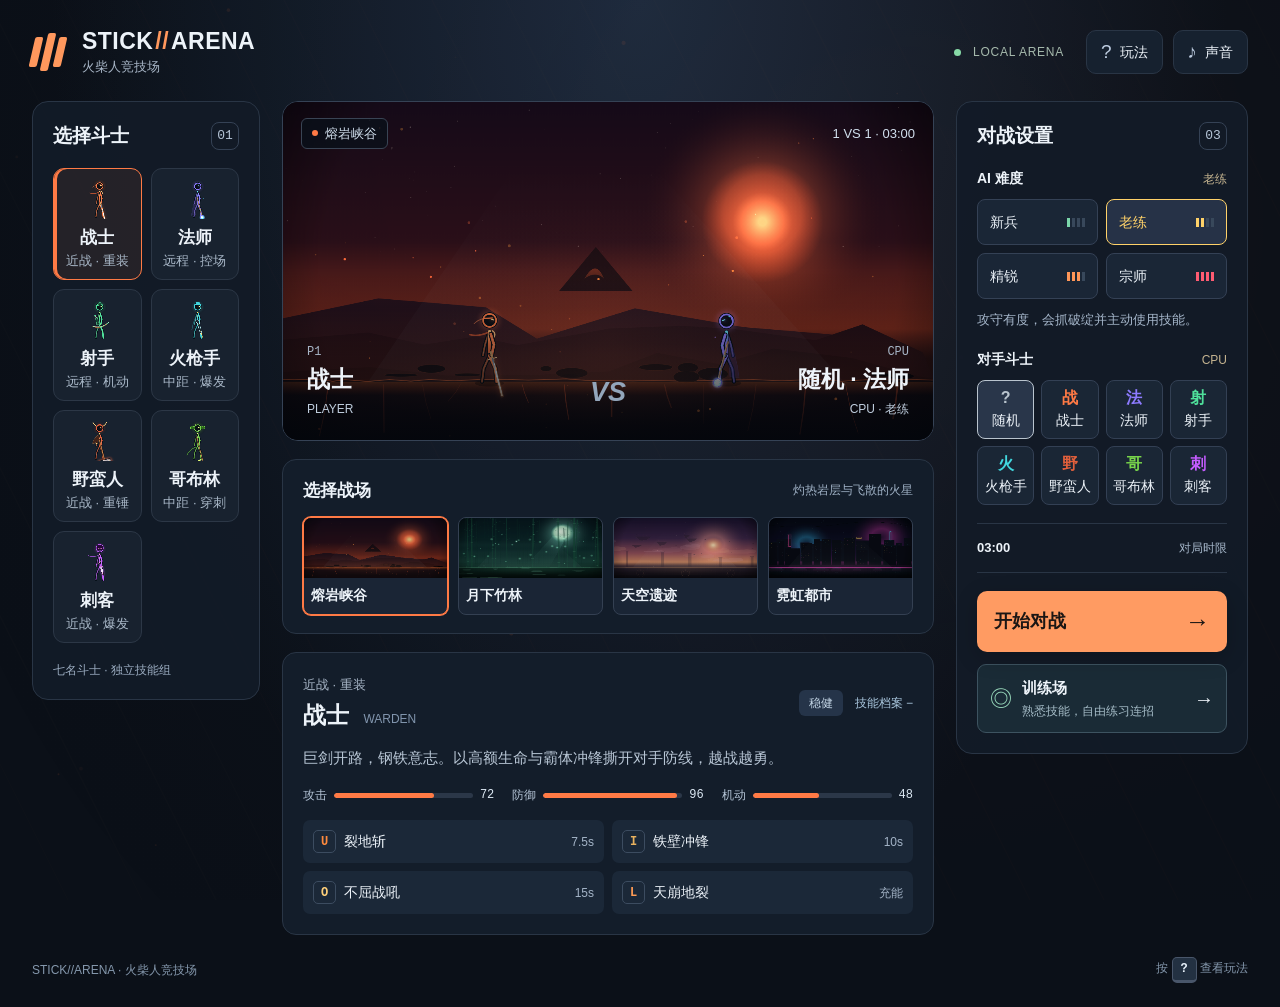
==== commit 5a869588: "Deploy seven fighters + custom touch layout" ====
--- a/index.html
+++ b/index.html
@@ -1,523 +1,542 @@
-<!DOCTYPE html>
-<html lang="zh-CN">
-<head>
-  <meta charset="UTF-8">
-  <meta name="viewport" content="width=device-width, initial-scale=1.0, viewport-fit=cover">
-  <meta name="theme-color" content="#07090d">
-  <meta name="apple-mobile-web-app-capable" content="yes">
-  <meta name="mobile-web-app-capable" content="yes">
-  <meta name="apple-mobile-web-app-status-bar-style" content="black-translucent">
-  <meta name="apple-mobile-web-app-title" content="STICK ARENA">
-  <meta name="application-name" content="STICK ARENA">
-  <meta name="description" content="STICK//ARENA 火柴人竞技场 — 七名斗士、三种技能、终极连招，横屏开战。">
-  <title>STICK//ARENA · 火柴人竞技场</title>
-  <link rel="manifest" href="manifest.webmanifest">
-  <link rel="apple-touch-icon" href="icons/apple-touch-icon.png">
-  <link rel="icon" type="image/png" sizes="192x192" href="icons/icon-192.png">
-  <link rel="stylesheet" href="css/style.css?v=11">
-</head>
-<body>
-  <div id="app">
-    <section id="menuScreen" class="menu-screen">
-      <canvas id="menuFx" class="menu-fx"></canvas>
-      <div class="menu-grid"></div>
-
-      <header class="menu-header">
-        <div class="brand">
-          <div class="brand-mark"><span></span><span></span><span></span></div>
-          <div class="brand-text">
-            <div class="brand-name">STICK<span>//</span>ARENA</div>
-            <div class="brand-cn">火柴人竞技场</div>
-          </div>
-        </div>
-        <div class="header-right">
-          <div class="live-pill"><i></i> LOCAL ARENA</div>
-          <button class="icon-btn quick-start" id="quickStartBtn" type="button" aria-label="快速开始对战">
-            <span>▶</span><span class="btn-label">开战</span>
-          </button>
-          <button class="icon-btn" id="helpBtn" type="button" aria-label="玩法说明">
-            <span class="icon-help">?</span><span class="btn-label">玩法</span>
-          </button>
-          <button class="icon-btn" id="muteBtn" type="button" aria-label="切换声音">
-            <span id="muteIcon">♪</span><span class="btn-label" id="muteLabel">声音</span>
-          </button>
-          <button class="icon-btn install-btn" id="installBtn" type="button" aria-label="安装手机版" hidden>
-            <span>↓</span><span class="btn-label">安装</span>
-          </button>
-        </div>
-      </header>
-
-      <nav class="step-nav" aria-label="菜单步骤">
-        <button class="step-nav-btn active" data-step-target="rosterPanel" type="button"><b>01</b> 选择斗士</button>
-        <button class="step-nav-btn" data-step-target="stagePanel" type="button"><b>02</b> 选择战场</button>
-        <button class="step-nav-btn" data-step-target="configPanel" type="button"><b>03</b> 对战设置</button>
-      </nav>
-
-      <main class="arena-menu">
-        <section class="panel roster-panel" id="rosterPanel">
-          <div class="panel-heading">
-            <div>
-              <span class="eyebrow">STEP 01 / FIGHTER</span>
-              <h2>选择斗士</h2>
-            </div>
-            <span class="index-mark">01</span>
-          </div>
-          <div class="character-grid" id="characterGrid"></div>
-          <div class="fighter-detail" id="fighterDetail">
-            <div class="detail-top">
-              <div>
-                <span class="detail-role" id="detailRole">近战 · 重装</span>
-                <h3 id="detailName">战士 <small>WARDEN</small></h3>
-              </div>
-              <span class="detail-diff" id="detailDiff">稳健</span>
-            </div>
-            <p class="detail-desc" id="detailDesc"></p>
-            <div class="stat-list" id="statList"></div>
-            <div class="detail-skills" id="detailSkills"></div>
-            <div class="basic-note">
-              <span class="note-key">J</span>
-              <div><b id="basicName">裂风三连斩</b><small id="basicHint"></small></div>
-            </div>
-          </div>
-          <div class="roster-foot">
-            <span>七名斗士 · 独立技能组</span>
-            <span class="dots">///////</span>
-          </div>
-        </section>
-
-        <section class="center-column">
-          <div class="preview-shell">
-            <canvas id="previewCanvas" width="1600" height="900"></canvas>
-            <div class="preview-scan"></div>
-            <div class="preview-topline">
-              <span class="venue-label"><i></i><span id="previewMapName">熔岩峡谷</span></span>
-              <span class="preview-mode">1 VS 1 · 03:00</span>
-            </div>
-            <div class="preview-corner tl"></div>
-            <div class="preview-corner tr"></div>
-            <div class="preview-corner bl"></div>
-            <div class="preview-corner br"></div>
-            <div class="preview-fighter p1">
-              <span class="pf-tag">P1</span>
-              <strong id="previewP1">战士</strong>
-              <small>PLAYER</small>
-            </div>
-            <div class="preview-vs">VS</div>
-            <div class="preview-fighter p2">
-              <span class="pf-tag">CPU</span>
-              <strong id="previewP2">随机对手</strong>
-              <small id="previewDiff">老兵</small>
-            </div>
-            <div class="preview-bottom">
-              <span>FIGHT UNTIL THE CLOCK STOPS</span>
-              <span class="preview-line"></span>
-              <span id="previewMapEn">LAVA RIFT</span>
-            </div>
-          </div>
-
-          <div class="map-section" id="stagePanel">
-            <div class="section-title">
-              <div><span class="eyebrow">STEP 02 / STAGE</span><h3>选择战场</h3></div>
-              <span id="mapDesc" class="section-desc">灼热岩层与飞散的火星</span>
-            </div>
-            <div class="map-list" id="mapList"></div>
-          </div>
-        </section>
-
-        <aside class="panel config-panel" id="configPanel">
-          <div class="panel-heading compact">
-            <div>
-              <span class="eyebrow">STEP 03 / MATCH</span>
-              <h2>对战设置</h2>
-            </div>
-            <span class="index-mark">03</span>
-          </div>
-
-          <div class="config-block">
-            <div class="config-label"><span>AI 难度</span><b id="difficultyTag">老练</b></div>
-            <div class="difficulty-list" id="difficultyList"></div>
-            <p class="config-desc" id="difficultyDesc"></p>
-          </div>
-
-          <div class="config-block">
-            <div class="config-label"><span>对手斗士</span><b>CPU</b></div>
-            <div class="opponent-list" id="opponentList"></div>
-          </div>
-
-          <div class="match-rules">
-            <div class="rule"><span class="rule-icon clock"></span><div><b>03:00</b><small>对局时限</small></div></div>
-            <div class="rule"><span class="rule-icon bolt"></span><div><b>攻 / 受</b><small>命中或受击充能</small></div></div>
-            <div class="rule"><span class="rule-icon crown"></span><div><b>KO / 判定</b><small>血量高者获胜</small></div></div>
-          </div>
-
-          <button id="startBtn" class="start-btn" type="button">
-            <span class="start-cn">开始对战</span>
-            <span class="start-en">ENTER THE ARENA</span>
-            <span class="start-arrow">→</span>
-            <span class="start-shine"></span>
-          </button>
-          <p class="start-hint"><kbd>K</kbd> 跳跃 · <kbd>J</kbd> 普攻 · <kbd>U I O</kbd> 技能 · <kbd>L</kbd> 大招<br><kbd>S</kbd> 格挡 · <kbd>SHIFT</kbd> 闪避</p>
-
-          <button id="trainingBtn" class="training-entry" type="button">
-            <span class="te-icon">◎</span>
-            <span class="te-copy"><b>训练场</b><small>TRAINING GROUND · 木桩 / 技能练习</small></span>
-            <span class="te-arrow">→</span>
-          </button>
-
-          <div class="selected-summary" id="selectedSummary">
-            <span class="ss-label">YOUR LOADOUT</span>
-            <span class="ss-main">战士 <i>VS</i> 随机</span>
-          </div>
-        </aside>
-      </main>
-
-      <button id="stickyStartBtn" class="sticky-start" type="button">
-        <span>开战</span><small>ENTER THE ARENA</small>
-      </button>
-
-      <footer class="menu-footer">
-        <span>STICK//ARENA © 2026 · BUILD 2026.10.28 / v11</span>
-        <span>七职业 · 多种地图 · 动态充能</span>
-        <span class="footer-tip">按 <kbd>?</kbd> 查看玩法</span>
-      </footer>
-    </section>
-
-    <section id="gameScreen" class="game-screen" hidden>
-      <div class="game-frame" id="gameFrame">
-        <canvas id="gameCanvas" width="1600" height="900"></canvas>
-
-        <div class="battle-hud">
-          <div class="hud-top">
-            <div class="duelist p1">
-              <div class="portrait" id="p1Portrait"><span>战</span><i></i></div>
-              <div class="duelist-bars">
-                <div class="duelist-meta">
-                  <span class="duelist-name" id="p1Name">战士</span>
-                  <span class="duelist-hp" id="p1HpText">HP 1150 / 1150</span>
-                </div>
-                <div class="hp-track">
-                  <div class="hp-lag" id="p1HpLag"></div>
-                  <div class="hp-fill" id="p1HpFill"></div>
-                  <div class="hp-shine"></div>
-                </div>
-                <div class="energy-row">
-                  <span class="energy-label">充能</span>
-                  <div class="energy-track"><div class="energy-fill" id="p1EnergyFill"></div><span class="energy-ticks"></span></div>
-                  <span class="energy-num" id="p1EnergyText">0</span>
-                </div>
-                <div class="guard-row">
-                  <span class="guard-label">格挡</span>
-                  <div class="guard-track"><div class="guard-fill" id="p1GuardFill"></div></div>
-                  <span class="guard-num" id="p1GuardText">100</span>
-                </div>
-                <div class="buff-row" id="p1Buffs"></div>
-              </div>
-            </div>
-
-            <div class="timer-box">
-              <div class="match-mode" id="matchMode">1 VS 1 · STICK//ARENA</div>
-              <div class="timer" id="timer">03:00</div>
-              <div class="timer-label" id="timerLabel">剩余时间</div>
-            </div>
-
-            <div class="duelist p2">
-              <div class="duelist-bars">
-                <div class="duelist-meta">
-                  <span class="duelist-name" id="p2Name">法师</span>
-                  <span class="duelist-hp" id="p2HpText">HP 850 / 850</span>
-                </div>
-                <div class="hp-track">
-                  <div class="hp-lag" id="p2HpLag"></div>
-                  <div class="hp-fill" id="p2HpFill"></div>
-                  <div class="hp-shine"></div>
-                </div>
-                <div class="energy-row">
-                  <span class="energy-label">充能</span>
-                  <div class="energy-track"><div class="energy-fill" id="p2EnergyFill"></div><span class="energy-ticks"></span></div>
-                  <span class="energy-num" id="p2EnergyText">0</span>
-                </div>
-                <div class="guard-row">
-                  <span class="guard-label">格挡</span>
-                  <div class="guard-track"><div class="guard-fill" id="p2GuardFill"></div></div>
-                  <span class="guard-num" id="p2GuardText">100</span>
-                </div>
-                <div class="buff-row p2-buffs" id="p2Buffs"></div>
-              </div>
-              <div class="portrait" id="p2Portrait"><span>法</span><i></i></div>
-            </div>
-          </div>
-
-          <div class="cpu-badge"><i></i><span id="cpuBadge">CPU · 老兵</span></div>
-          <button id="pauseBtn" class="pause-chip" type="button"><span>II</span> 暂停 <kbd>ESC</kbd></button>
-          <button id="fsBtn" class="fs-chip" type="button" aria-label="切换全屏" title="全屏">⛶</button>
-          <button id="muteGameBtn" class="sound-chip" type="button" aria-label="切换声音">♪</button>
-        </div>
-
-        <div id="comboBadge" class="combo-badge">
-          <span class="combo-label">COMBO</span>
-          <strong id="comboCount">2</strong>
-          <span class="combo-hit">HITS</span>
-        </div>
-
-        <div id="statusToast" class="status-toast"></div>
-
-        <div class="skill-dock" id="skillDock">
-          <div class="dock-head">
-            <span>COMBAT LOADOUT</span>
-            <span id="dockFighter">战士 · 铁壁先锋</span>
-          </div>
-          <div class="dock-slots" id="dockSlots"></div>
-          <div class="dock-hint"><span>S 格挡 · SHIFT 闪避</span><span>技能冷却会随时间恢复</span><span>命中 / 受击积攒终极充能</span></div>
-        </div>
-
-        <div id="announce" class="announce">
-          <span class="announce-kicker" id="announceKicker">ROUND 01</span>
-          <strong id="announceMain">FIGHT</strong>
-          <span class="announce-sub" id="announceSub">准备好了吗</span>
-        </div>
-        <div class="screen-flash" id="screenFlash"></div>
-        <div class="hit-vignette" id="hitVignette"></div>
-
-      </div>
-
-
-      <div class="modal-layer pause-layer" id="pauseOverlay" hidden>
-        <div class="modal-card pause-card">
-          <span class="eyebrow">MATCH SUSPENDED</span>
-          <h2>战斗暂停</h2>
-          <p>时间已冻结。准备好后继续，或重新开始本场对决。</p>
-          <div class="pause-actions">
-            <button class="primary-btn" id="resumeBtn" type="button">继续战斗 <kbd>ESC</kbd></button>
-            <button class="ghost-btn" id="restartBtn" type="button">重新开始</button>
-            <button class="ghost-btn" id="quitBtn" type="button">返回大厅</button>
-          </div>
-          <div class="pause-shortcuts">
-            <span><kbd>A</kbd><kbd>D</kbd> 移动</span>
-            <span><kbd>K</kbd> 跳跃 / 二段跳</span>
-            <span><kbd>J</kbd> 普攻</span>
-            <span><kbd>U</kbd><kbd>I</kbd><kbd>O</kbd> 技能</span>
-            <span><kbd>L</kbd> 终极技能</span>
-            <span><kbd>S</kbd> 格挡</span>
-            <span><kbd>SHIFT</kbd> 闪避</span>
-          </div>
-        </div>
-      </div>
-
-      <div class="modal-layer result-layer" id="resultOverlay" hidden>
-        <div class="modal-card result-card">
-          <div class="result-topline">
-            <span class="eyebrow" id="resultKicker">MATCH COMPLETE</span>
-            <span class="result-badge" id="resultBadge">VICTORY</span>
-          </div>
-          <h2 id="resultTitle">胜利</h2>
-          <p id="resultSub">你击败了对手。</p>
-          <div class="result-scoreboard">
-            <div class="rs-side p1">
-              <span id="rsP1Name">战士</span>
-              <strong id="rsP1Hp">42%</strong>
-              <small>剩余生命</small>
-            </div>
-            <div class="rs-center">
-              <span id="resultReason">KO</span>
-              <i></i>
-              <small id="resultTime">02:14</small>
-            </div>
-            <div class="rs-side p2">
-              <span id="rsP2Name">法师</span>
-              <strong id="rsP2Hp">0%</strong>
-              <small>剩余生命</small>
-            </div>
-          </div>
-          <div class="result-stats" id="resultStats">
-            <div><span>总伤害</span><b id="statDamage">0</b></div>
-            <div><span>最高连击</span><b id="statCombo">0</b></div>
-            <div><span>技能命中</span><b id="statSkills">0</b></div>
-            <div><span>大招释放</span><b id="statUlt">0</b></div>
-          </div>
-          <div class="result-actions">
-            <button class="primary-btn" id="rematchBtn" type="button">再来一局 <span>↻</span></button>
-            <button class="ghost-btn" id="backMenuBtn" type="button">返回大厅</button>
-          </div>
-        </div>
-      </div>
-
-      <div class="modal-layer layout-layer" id="layoutOverlay" hidden>
-        <div class="modal-card layout-card">
-          <button class="modal-close" id="layoutCloseBtn" type="button">×</button>
-          <button class="layout-collapse" id="layoutCollapseBtn" type="button">收起面板</button>
-          <span class="eyebrow">TOUCH LAYOUT / FREE PLACEMENT</span>
-          <h2>自定义键位</h2>
-          <p>拖动轮盘、格挡、闪避和每一个技能按钮。按钮会按横屏比例保存，换设备或旋转后仍然在顺手的位置。</p>
-          <div class="layout-legend">
-            <span><i class="layout-dot stick"></i>轮盘</span>
-            <span><i class="layout-dot defense"></i>防御</span>
-            <span><i class="layout-dot skill"></i>技能</span>
-            <span><i class="layout-dot attack"></i>普攻 / 跳跃</span>
-          </div>
-          <div class="layout-actions">
-            <button class="ghost-btn" id="layoutResetBtn" type="button">恢复默认</button>
-            <button class="ghost-btn" id="layoutCancelBtn" type="button">取消</button>
-            <button class="primary-btn" id="layoutSaveBtn" type="button">保存布局</button>
-          </div>
-          <small class="layout-hint">提示：拖动时按钮会跟随手指；面板可收起；保存后可从右上角“⌗”再次编辑。</small>
-        </div>
-      </div>
-
-      <div class="touch-controls" id="touchControls">
-        <button class="touch-pause" id="touchPauseBtn" type="button" aria-label="暂停">Ⅱ</button>
-        <button class="touch-pause touch-mute" id="touchMuteBtn" type="button" aria-label="切换声音">♪</button>
-        <button class="touch-pause touch-fs" id="touchFsBtn" type="button" aria-label="切换全屏">⛶</button>
-        <button class="touch-pause touch-layout" id="touchLayoutBtn" type="button" aria-label="自定义手机键位">⌗</button>
-        <div class="touch-cluster touch-move">
-          <div class="touch-stick" id="touchStick" data-layout="stick" role="group" aria-label="移动轮盘，左右拖动">
-            <span class="stick-ring"></span>
-            <span class="stick-knob"></span>
-            <span class="stick-label">移动</span>
-          </div>
-        </div>
-        <div class="touch-cluster touch-defense">
-          <button class="touch-btn touch-block" data-layout="block" data-touch="KeyS" type="button" aria-label="格挡 S，按住抵挡正面攻击">
-            <b class="tb-main">挡</b><span class="tb-key">S</span><span class="tb-guard"><i></i></span>
-          </button>
-          <button class="touch-btn touch-dodge" data-layout="dodge" data-touch="ShiftLeft" type="button" aria-label="闪避 Shift">
-            <b class="tb-main">闪</b><span class="tb-key">SH</span><span class="tb-cd"></span>
-          </button>
-        </div>
-        <div class="touch-cluster touch-actions">
-          <button class="touch-btn touch-skill" data-layout="skill0" data-touch="KeyU" data-slot="0" type="button" aria-label="技能 U">
-            <span class="tb-key">U</span><b class="tb-glyph">技</b><span class="tb-name">技能</span><span class="tb-cd"></span>
-          </button>
-          <button class="touch-btn touch-skill" data-layout="skill1" data-touch="KeyI" data-slot="1" type="button" aria-label="技能 I">
-            <span class="tb-key">I</span><b class="tb-glyph">技</b><span class="tb-name">技能</span><span class="tb-cd"></span>
-          </button>
-          <button class="touch-btn touch-skill" data-layout="skill2" data-touch="KeyO" data-slot="2" type="button" aria-label="技能 O">
-            <span class="tb-key">O</span><b class="tb-glyph">技</b><span class="tb-name">技能</span><span class="tb-cd"></span>
-          </button>
-          <button class="touch-btn touch-jump" data-layout="jump" data-touch="KeyK" type="button" aria-label="跳跃 K">
-            <b class="tb-main">跳</b><span class="tb-key">K</span>
-          </button>
-          <button class="touch-btn touch-ult" data-layout="ult" data-touch="KeyL" type="button" aria-label="终极技能 L">
-            <span class="tb-key">L</span><b class="tb-glyph">终</b><span class="tb-name">终极</span><span class="tb-cd"></span>
-          </button>
-          <button class="touch-btn touch-attack" data-layout="attack" data-touch="KeyJ" type="button" aria-label="普通攻击 J">
-            <b class="tb-main">攻</b><span class="tb-key">J</span>
-          </button>
-        </div>
-      </div>
-
-      <div class="training-bar" id="trainingBar" hidden>
-        <div class="tr-head">
-          <span class="tr-title"><i></i>训练场 <small>TRAINING GROUND</small></span>
-          <button class="tr-toggle" id="trainingToggleBtn" type="button">收起</button>
-        </div>
-        <div class="tr-body">
-          <p class="tr-lead">木桩默认不还手。先打一套三连击，再测试技能与大招；开启“木桩反击”可练习格挡和闪避。</p>
-          <div class="tr-keys">
-            <span><kbd>J</kbd> 三段普攻</span>
-            <span><kbd>U</kbd><kbd>I</kbd><kbd>O</kbd> 技能</span>
-            <span><kbd>L</kbd> 大招</span>
-            <span><kbd>K</kbd> 跳跃</span>
-            <span><kbd>S</kbd> 格挡</span>
-            <span><kbd>SHIFT</kbd> 闪避</span>
-          </div>
-          <div class="tr-tasks">
-            <span data-training-task="combo"><i>01</i>完成一次三连击</span>
-            <span data-training-task="skill"><i>02</i>使用一次技能</span>
-            <span data-training-task="ult"><i>03</i>释放一次大招</span>
-            <span data-training-task="defense"><i>04</i>格挡或闪避一次攻击</span>
-          </div>
-          <div class="tr-stats">
-            <span>伤害 <b id="trainingDamage">0</b></span>
-            <span>最高连击 <b id="trainingCombo">0</b></span>
-            <span>大招 <b id="trainingUlt">0</b></span>
-            <span>充能 <b id="trainingEnergy">100%</b></span>
-          </div>
-          <div class="tr-actions">
-            <button id="trainingSparBtn" type="button" aria-pressed="false">木桩反击：关</button>
-            <button id="trainingResetBtn" type="button">重置木桩</button>
-            <button id="trainingExitBtn" type="button">退出训练</button>
-          </div>
-        </div>
-      </div>
-
-      <div class="orientation-overlay" id="orientationOverlay" hidden>
-        <div class="orientation-card">
-          <span class="orientation-icon">↻</span>
-          <span class="eyebrow">LANDSCAPE MODE</span>
-          <h2>请横屏游玩</h2>
-          <p>横屏能看到完整战场，触控按键也会更大、更好按。</p>
-          <button class="primary-btn" id="orientationBtn" type="button">进入横屏全屏 →</button>
-          <small>如果浏览器不支持自动旋转，请手动把手机横过来。</small>
-        </div>
-      </div>
-
-      <div class="rotate-note"><span>↻</span> 横屏体验更佳</div>
-    </section>
-
-    <div class="modal-layer install-layer" id="installOverlay" hidden>
-      <div class="modal-card install-card">
-        <button class="modal-close" id="installClose" type="button">×</button>
-        <span class="eyebrow">MOBILE APP / PWA</span>
-        <h2>安装手机版</h2>
-        <p>把 STICK//ARENA 添加到主屏幕，横屏全屏启动，像 App 一样游玩。</p>
-        <div class="install-steps">
-          <div><b>Android · Chrome</b><span>右上角菜单 → “安装应用”或“添加到主屏幕”</span></div>
-          <div><b>iPhone · Safari</b><span>底部分享按钮 → “添加到主屏幕”</span></div>
-        </div>
-        <div class="install-note">安装与离线缓存需要 HTTPS 环境；请使用 https://insomnia.fashion/ 打开后安装。</div>
-        <button class="primary-btn" id="installDoneBtn" type="button">知道了</button>
-      </div>
-    </div>
-
-    <div class="modal-layer help-layer" id="helpOverlay" hidden>
-      <div class="modal-card help-card">
-        <button class="modal-close" id="helpClose" type="button">×</button>
-        <span class="eyebrow">FIELD MANUAL / 01</span>
-        <h2>竞技场手册</h2>
-        <button class="help-toggle" id="helpToggleBtn" type="button" aria-expanded="true">收起操作说明</button>
-        <div class="help-columns">
-          <div class="help-col">
-            <h4>操作</h4>
-            <div class="key-list">
-              <div><span><kbd>A</kbd><kbd>D</kbd></span><p>左右移动</p></div>
-              <div><span><kbd>K</kbd></span><p>跳跃 · 空中再按一次二段跳</p></div>
-              <div><span><kbd>J</kbd></span><p>专属普攻 · 连续按键打出三段连击</p></div>
-              <div><span><kbd>U</kbd><kbd>I</kbd><kbd>O</kbd></span><p>三个专属技能，各自拥有冷却</p></div>
-              <div><span><kbd>L</kbd></span><p>终极技能，需要 100% 充能</p></div>
-              <div><span><kbd>S</kbd></span><p>格挡 · 按住抵挡正面攻击并消耗格挡值</p></div>
-              <div><span><kbd>SHIFT</kbd></span><p>闪避 · 短距离位移，期间无敌，有冷却</p></div>
-              <div><span><kbd>ESC</kbd></span><p>暂停 / 继续</p></div>
-              <div><span><kbd>手机</kbd></span><p>左侧轮盘移动，右侧跳跃、普攻、技能与大招；右侧上方“挡 / 闪”用于格挡和闪避</p></div>
-              <div><span><kbd>布局</kbd></span><p>手机右上角“⌗”进入自定义键位；可拖动轮盘、格挡、闪避与每个技能按钮，保存后自动适配横屏</p></div>
-              <div><span><kbd>训练</kbd></span><p>主菜单进入训练场；开启“木桩反击”可练习格挡、闪避与破防时机</p></div>
-            </div>
-          </div>
-          <div class="help-col">
-            <h4>战斗规则</h4>
-            <ul class="help-rules">
-              <li><b>三分钟决胜</b><span>倒计时归零时，剩余生命百分比更高的一方获胜；生命归零则直接 KO。</span></li>
-              <li><b>双向充能</b><span>命中敌人或受到伤害都会积攒终极充能。打得越凶，大招来得越快。</span></li>
-              <li><b>技能冷却</b><span>三个技能独立冷却，槽位上的数字和遮罩显示剩余时间。</span></li>
-              <li><b>格挡与破防</b><span>格挡只挡正面并持续消耗格挡值；格挡值耗尽会破防，短时间内无法再挡。</span></li>
-              <li><b>闪避时机</b><span>闪避有短暂无敌帧和冷却，适合穿过弹道或躲开大招，但不能连续无脑使用。</span></li>
-              <li><b>自由穿行</b><span>双方身体不会互相阻挡，可以穿过对手调整身位；只有攻击判定和场地边界会限制移动。</span></li>
-              <li><b>角色克制</b><span>远程擅长拉扯，近战擅长贴脸。利用跳跃躲避弹道与地面火场。</span></li>
-            </ul>
-            <div class="help-energy">
-              <div class="he-bar"><span></span></div>
-              <p><b>命中 +16% / 受击 +26%</b><small>以伤害数值为基准，充满 100% 即可释放终极技能。</small></p>
-            </div>
-          </div>
-        </div>
-        <div class="help-roster" id="helpRoster"></div>
-      </div>
-    </div>
-  </div>
-
-  <script src="js/data.js?v=11"></script>
-  <script src="js/audio.js?v=11"></script>
-  <script src="js/render.js?v=11"></script>
-  <script src="js/entities.js?v=11"></script>
-  <script src="js/game.js?v=11"></script>
-</body>
-</html>+<!DOCTYPE html>
+<html lang="zh-CN">
+<head>
+  <meta charset="UTF-8">
+  <meta name="viewport" content="width=device-width, initial-scale=1.0, viewport-fit=cover">
+  <meta name="theme-color" content="#07090d">
+  <meta name="apple-mobile-web-app-capable" content="yes">
+  <meta name="mobile-web-app-capable" content="yes">
+  <meta name="apple-mobile-web-app-status-bar-style" content="black-translucent">
+  <meta name="apple-mobile-web-app-title" content="STICK ARENA">
+  <meta name="application-name" content="STICK ARENA">
+  <meta name="description" content="STICK//ARENA 火柴人竞技场 — 七名斗士、三种技能、终极连招，横屏开战。">
+  <title>STICK//ARENA · 火柴人竞技场</title>
+  <link rel="manifest" href="manifest.webmanifest">
+  <link rel="apple-touch-icon" href="icons/apple-touch-icon.png">
+  <link rel="icon" type="image/png" sizes="192x192" href="icons/icon-192.png">
+  <link rel="stylesheet" href="css/ui.css?v=16">
+</head>
+<body>
+  <div id="app">
+    <section id="menuScreen" class="menu-screen">
+      <canvas id="menuFx" class="menu-fx"></canvas>
+      <div class="menu-grid"></div>
+
+      <header class="menu-header">
+        <div class="brand">
+          <div class="brand-mark"><span></span><span></span><span></span></div>
+          <div class="brand-text">
+            <div class="brand-name">STICK<span>//</span>ARENA</div>
+            <div class="brand-cn">火柴人竞技场</div>
+          </div>
+        </div>
+        <div class="header-right">
+          <div class="live-pill"><i></i> LOCAL ARENA</div>
+          <button class="icon-btn quick-start" id="quickStartBtn" type="button" aria-label="快速开始对战">
+            <span>▶</span><span class="btn-label">开战</span>
+          </button>
+          <button class="icon-btn" id="helpBtn" type="button" aria-label="玩法说明">
+            <span class="icon-help">?</span><span class="btn-label">玩法</span>
+          </button>
+          <button class="icon-btn" id="muteBtn" type="button" aria-label="切换声音">
+            <span id="muteIcon">♪</span><span class="btn-label" id="muteLabel">声音</span>
+          </button>
+          <button class="icon-btn install-btn" id="installBtn" type="button" aria-label="安装手机版" hidden>
+            <span>↓</span><span class="btn-label">安装</span>
+          </button>
+        </div>
+      </header>
+
+      <nav class="mobile-steps" aria-label="对战准备步骤">
+        <a href="#rosterPanel">01 选择斗士</a>
+        <a href="#mapSection">02 选择战场</a>
+        <a href="#matchSettings">03 对战设置</a>
+      </nav>
+      <main class="arena-menu">
+        <section class="panel roster-panel" id="rosterPanel">
+          <div class="panel-heading">
+            <div>
+              <span class="eyebrow">STEP 01 / FIGHTER</span>
+              <h2>选择斗士</h2>
+            </div>
+            <span class="index-mark">01</span>
+          </div>
+          <div class="character-grid" id="characterGrid"></div>
+          <div class="roster-foot">
+            <span>七名斗士 · 独立技能组</span>
+            <span class="dots">///////</span>
+          </div>
+        </section>
+
+        <section class="center-column">
+          <div class="preview-shell">
+            <canvas id="previewCanvas" width="1600" height="900"></canvas>
+            <div class="preview-scan"></div>
+            <div class="preview-topline">
+              <span class="venue-label"><i></i><span id="previewMapName">熔岩峡谷</span></span>
+              <span class="preview-mode">1 VS 1 · 03:00</span>
+            </div>
+            <div class="preview-corner tl"></div>
+            <div class="preview-corner tr"></div>
+            <div class="preview-corner bl"></div>
+            <div class="preview-corner br"></div>
+            <div class="preview-fighter p1">
+              <span class="pf-tag">P1</span>
+              <strong id="previewP1">战士</strong>
+              <small>PLAYER</small>
+            </div>
+            <div class="preview-vs">VS</div>
+            <div class="preview-fighter p2">
+              <span class="pf-tag">CPU</span>
+              <strong id="previewP2">随机对手</strong>
+              <small id="previewDiff">老兵</small>
+            </div>
+            <div class="preview-bottom">
+              <span>选择你的斗士，准备开战</span>
+              <span class="preview-line"></span>
+              <span id="previewMapEn">LAVA RIFT</span>
+            </div>
+          </div>
+
+          <details class="fighter-detail" id="fighterDetail" open>
+            <summary class="detail-summary">
+            <div class="detail-top">
+              <div>
+                <span class="detail-role" id="detailRole">近战 · 重装</span>
+                <h3 id="detailName">战士 <small>WARDEN</small></h3>
+              </div>
+              <span class="detail-diff" id="detailDiff">稳健</span>
+            </div>
+            <span class="profile-toggle">技能档案</span>
+            </summary>
+            <p class="detail-desc" id="detailDesc"></p>
+            <div class="stat-list" id="statList"></div>
+            <div class="detail-skills" id="detailSkills"></div>
+            <div class="basic-note">
+              <span class="note-key">J</span>
+              <div><b id="basicName">裂风三连斩</b><small id="basicHint"></small></div>
+            </div>
+          </details>
+
+          <div class="map-section" id="mapSection">
+            <div class="section-title">
+              <div><span class="eyebrow">STEP 02 / STAGE</span><h3>选择战场</h3></div>
+              <span id="mapDesc" class="section-desc">灼热岩层与飞散的火星</span>
+            </div>
+            <div class="map-list" id="mapList"></div>
+          </div>
+        </section>
+
+        <aside class="panel config-panel" id="matchSettings">
+          <div class="panel-heading compact">
+            <div>
+              <span class="eyebrow">STEP 03 / MATCH</span>
+              <h2>对战设置</h2>
+            </div>
+            <span class="index-mark">03</span>
+          </div>
+
+          <div class="config-block">
+            <div class="config-label"><span>AI 难度</span><b id="difficultyTag">老练</b></div>
+            <div class="difficulty-list" id="difficultyList"></div>
+            <p class="config-desc" id="difficultyDesc"></p>
+          </div>
+
+          <div class="config-block">
+            <div class="config-label"><span>对手斗士</span><b>CPU</b></div>
+            <div class="opponent-list" id="opponentList"></div>
+          </div>
+
+          <div class="match-rules">
+            <div class="rule"><span class="rule-icon clock"></span><div><b>03:00</b><small>对局时限</small></div></div>
+            <div class="rule"><span class="rule-icon bolt"></span><div><b>攻 / 受</b><small>命中或受击充能</small></div></div>
+            <div class="rule"><span class="rule-icon crown"></span><div><b>KO / 判定</b><small>血量高者获胜</small></div></div>
+          </div>
+
+          <button id="startBtn" class="start-btn" type="button">
+            <span class="start-cn">开始对战</span>
+            <span class="start-en">ENTER THE ARENA</span>
+            <span class="start-arrow">→</span>
+            <span class="start-shine"></span>
+          </button>
+          <p class="start-hint"><kbd>K</kbd> 跳跃 · <kbd>J</kbd> 普攻 · <kbd>U I O</kbd> 技能 · <kbd>L</kbd> 大招<br><kbd>S</kbd> 格挡 · <kbd>SHIFT</kbd> 闪避</p>
+
+          <button id="trainingBtn" class="training-entry" type="button">
+            <span class="te-icon">◎</span>
+            <span class="te-copy"><b>训练场</b><small>熟悉技能，自由练习连招</small></span>
+            <span class="te-arrow">→</span>
+          </button>
+
+          <div class="selected-summary" id="selectedSummary">
+            <span class="ss-label">YOUR LOADOUT</span>
+            <span class="ss-main">战士 <i>VS</i> 随机</span>
+          </div>
+        </aside>
+      </main>
+
+      <footer class="menu-footer">
+        <span>STICK//ARENA · 火柴人竞技场</span>
+        <span>BUILD 2026.10.28 / v16 · 七职业 · 动态充能</span>
+        <span class="footer-tip">按 <kbd>?</kbd> 查看玩法</span>
+      </footer>
+    </section>
+
+    <section id="gameScreen" class="game-screen" hidden>
+      <div class="game-frame" id="gameFrame">
+        <canvas id="gameCanvas" width="1600" height="900"></canvas>
+      </div>
+
+        <div class="battle-hud">
+          <div class="hud-top">
+            <div class="duelist p1">
+              <div class="portrait" id="p1Portrait"><span>战</span><i></i></div>
+              <div class="duelist-bars">
+                <div class="duelist-meta">
+                  <span class="duelist-name" id="p1Name">战士</span>
+                  <span class="duelist-hp" id="p1HpText">HP 1150 / 1150</span>
+                </div>
+                <div class="hp-track">
+                  <div class="hp-lag" id="p1HpLag"></div>
+                  <div class="hp-fill" id="p1HpFill"></div>
+                  <div class="hp-shine"></div>
+                </div>
+                <div class="energy-row">
+                  <span class="energy-label">充能</span>
+                  <div class="energy-track"><div class="energy-fill" id="p1EnergyFill"></div><span class="energy-ticks"></span></div>
+                  <span class="energy-num" id="p1EnergyText">0</span>
+                </div>
+                <div class="guard-row">
+                  <span class="guard-label">格挡</span>
+                  <div class="guard-track"><div class="guard-fill" id="p1GuardFill"></div></div>
+                  <span class="guard-num" id="p1GuardText">100</span>
+                </div>
+                <div class="buff-row" id="p1Buffs"></div>
+              </div>
+            </div>
+
+            <div class="timer-box">
+              <div class="match-mode" id="matchMode">1 VS 1 · STICK//ARENA</div>
+              <div class="timer" id="timer">03:00</div>
+              <div class="timer-label" id="timerLabel">剩余时间</div>
+            </div>
+
+            <div class="duelist p2">
+              <div class="duelist-bars">
+                <div class="duelist-meta">
+                  <span class="duelist-name" id="p2Name">法师</span>
+                  <span class="duelist-hp" id="p2HpText">HP 850 / 850</span>
+                </div>
+                <div class="hp-track">
+                  <div class="hp-lag" id="p2HpLag"></div>
+                  <div class="hp-fill" id="p2HpFill"></div>
+                  <div class="hp-shine"></div>
+                </div>
+                <div class="energy-row">
+                  <span class="energy-label">充能</span>
+                  <div class="energy-track"><div class="energy-fill" id="p2EnergyFill"></div><span class="energy-ticks"></span></div>
+                  <span class="energy-num" id="p2EnergyText">0</span>
+                </div>
+                <div class="guard-row">
+                  <span class="guard-label">格挡</span>
+                  <div class="guard-track"><div class="guard-fill" id="p2GuardFill"></div></div>
+                  <span class="guard-num" id="p2GuardText">100</span>
+                </div>
+                <div class="buff-row p2-buffs" id="p2Buffs"></div>
+              </div>
+              <div class="portrait" id="p2Portrait"><span>法</span><i></i></div>
+            </div>
+          </div>
+
+          <div class="cpu-badge"><i></i><span id="cpuBadge">CPU · 老兵</span></div>
+          <button id="pauseBtn" class="pause-chip" aria-label="暂停游戏" type="button"><span>II</span> 暂停 <kbd>ESC</kbd></button>
+          <button id="fsBtn" class="fs-chip" type="button" aria-label="切换全屏" title="全屏">⛶</button>
+          <button id="muteGameBtn" class="sound-chip" type="button" aria-label="切换声音">♪</button>
+        </div>
+
+        <div id="comboBadge" class="combo-badge">
+          <span class="combo-label">COMBO</span>
+          <strong id="comboCount">2</strong>
+          <span class="combo-hit">HITS</span>
+        </div>
+
+        <div id="statusToast" class="status-toast"></div>
+
+        <div class="skill-dock" id="skillDock">
+          <div class="dock-head">
+            <span>COMBAT LOADOUT</span>
+            <span id="dockFighter">战士 · 铁壁先锋</span>
+          </div>
+          <div class="dock-slots" id="dockSlots"></div>
+          <div class="dock-hint"><span>S 格挡 · SHIFT 闪避</span><span>技能冷却会随时间恢复</span><span>命中 / 受击积攒终极充能</span></div>
+        </div>
+
+        <div id="announce" class="announce">
+          <span class="announce-kicker" id="announceKicker">ROUND 01</span>
+          <strong id="announceMain">FIGHT</strong>
+          <span class="announce-sub" id="announceSub">准备好了吗</span>
+        </div>
+        <div class="screen-flash" id="screenFlash"></div>
+        <div class="hit-vignette" id="hitVignette"></div>
+
+        <div class="modal-layer pause-layer" id="pauseOverlay" hidden>
+          <div class="modal-card pause-card">
+            <span class="eyebrow">MATCH SUSPENDED</span>
+            <h2>战斗暂停</h2>
+            <p>时间已冻结。准备好后继续，或重新开始本场对决。</p>
+            <div class="pause-actions">
+              <button class="primary-btn" id="resumeBtn" type="button">继续战斗 <kbd>ESC</kbd></button>
+              <button class="ghost-btn" id="restartBtn" type="button">重新开始</button>
+              <button class="ghost-btn" id="quitBtn" type="button">返回大厅</button>
+            </div>
+            <div class="pause-shortcuts">
+              <span><kbd>A</kbd><kbd>D</kbd> 移动</span>
+              <span><kbd>K</kbd> 跳跃 / 二段跳</span>
+              <span><kbd>J</kbd> 普攻</span>
+              <span><kbd>U</kbd><kbd>I</kbd><kbd>O</kbd> 技能</span>
+              <span><kbd>L</kbd> 终极技能</span>
+              <span><kbd>S</kbd> 格挡</span>
+              <span><kbd>SHIFT</kbd> 闪避</span>
+            </div>
+          </div>
+        </div>
+
+        <div class="modal-layer result-layer" id="resultOverlay" hidden>
+          <div class="modal-card result-card">
+            <div class="result-topline">
+              <span class="eyebrow" id="resultKicker">MATCH COMPLETE</span>
+              <span class="result-badge" id="resultBadge">VICTORY</span>
+            </div>
+            <h2 id="resultTitle">胜利</h2>
+            <p id="resultSub">你击败了对手。</p>
+            <div class="result-scoreboard">
+              <div class="rs-side p1">
+                <span id="rsP1Name">战士</span>
+                <strong id="rsP1Hp">42%</strong>
+                <small>剩余生命</small>
+              </div>
+              <div class="rs-center">
+                <span id="resultReason">KO</span>
+                <i></i>
+                <small id="resultTime">02:14</small>
+              </div>
+              <div class="rs-side p2">
+                <span id="rsP2Name">法师</span>
+                <strong id="rsP2Hp">0%</strong>
+                <small>剩余生命</small>
+              </div>
+            </div>
+            <div class="result-stats" id="resultStats">
+              <div><span>总伤害</span><b id="statDamage">0</b></div>
+              <div><span>最高连击</span><b id="statCombo">0</b></div>
+              <div><span>技能命中</span><b id="statSkills">0</b></div>
+              <div><span>大招释放</span><b id="statUlt">0</b></div>
+            </div>
+            <div class="result-actions">
+              <button class="primary-btn" id="rematchBtn" type="button">再来一局 <span>↻</span></button>
+              <button class="ghost-btn" id="backMenuBtn" type="button">返回大厅</button>
+            </div>
+          </div>
+        </div>
+
+      <aside class="keyboard-guide" id="keyboardGuide" aria-label="键盘操作说明">
+        <div class="kb-heading">
+          <strong>操作按键</strong>
+          <button class="kb-toggle" id="keyboardGuideToggle" type="button" aria-expanded="true" aria-controls="keyboardGuideContent">收起</button>
+        </div>
+        <div id="keyboardGuideContent">
+        <div class="kb-row"><span class="kb-keys"><kbd>A</kbd><kbd>D</kbd></span><span>左右移动</span></div>
+        <div class="kb-row"><span class="kb-keys"><kbd>K</kbd></span><span>跳跃 / 二段跳</span></div>
+        <div class="kb-row"><span class="kb-keys"><kbd>J</kbd></span><span id="kbBasicName">普攻 · 三段连击</span></div>
+        <div class="kb-divider"></div>
+        <div class="kb-row kb-skill"><span class="kb-keys"><kbd>U</kbd></span><span id="kbSkillName0">技能一</span><small id="kbSkillState0">就绪</small></div>
+        <div class="kb-row kb-skill"><span class="kb-keys"><kbd>I</kbd></span><span id="kbSkillName1">技能二</span><small id="kbSkillState1">就绪</small></div>
+        <div class="kb-row kb-skill"><span class="kb-keys"><kbd>O</kbd></span><span id="kbSkillName2">技能三</span><small id="kbSkillState2">就绪</small></div>
+        <div class="kb-row kb-skill"><span class="kb-keys"><kbd>L</kbd></span><span id="kbUltName">终极技能</span><small id="kbUltState">0%</small></div>
+        <div class="kb-divider"></div>
+        <div class="kb-row"><span class="kb-keys"><kbd>S</kbd></span><span>按住格挡</span></div>
+        <div class="kb-row"><span class="kb-keys"><kbd>SHIFT</kbd></span><span>闪避</span></div>
+        <div class="kb-row"><span class="kb-keys"><kbd>ESC</kbd></span><span>暂停 / 继续</span></div>
+        <p class="kb-note">连续按 J 衔接三连击</p>
+        </div>
+      </aside>
+
+      <div class="modal-layer layout-layer" id="layoutOverlay" hidden>
+        <div class="modal-card layout-card">
+          <button class="modal-close" id="layoutCloseBtn" type="button">×</button>
+          <button class="layout-collapse" id="layoutCollapseBtn" type="button">收起面板</button>
+          <span class="eyebrow">TOUCH LAYOUT / FREE PLACEMENT</span>
+          <h2>自定义键位</h2>
+          <p>拖动轮盘、格挡、闪避和每一个技能按钮。按钮会按横屏比例保存，换设备或旋转后仍然在顺手的位置。</p>
+          <div class="layout-legend">
+            <span><i class="layout-dot stick"></i>轮盘</span>
+            <span><i class="layout-dot defense"></i>防御</span>
+            <span><i class="layout-dot skill"></i>技能</span>
+            <span><i class="layout-dot attack"></i>普攻 / 跳跃</span>
+          </div>
+          <div class="layout-actions">
+            <button class="ghost-btn" id="layoutResetBtn" type="button">恢复默认</button>
+            <button class="ghost-btn" id="layoutCancelBtn" type="button">取消</button>
+            <button class="primary-btn" id="layoutSaveBtn" type="button">保存布局</button>
+          </div>
+          <small class="layout-hint">提示：拖动时按钮会跟随手指；面板可收起；保存后可从右上角“⌗”再次编辑。</small>
+        </div>
+      </div>
+
+      <div class="touch-controls" id="touchControls">
+        <button class="touch-pause" id="touchPauseBtn" type="button" aria-label="暂停">Ⅱ</button>
+        <button class="touch-pause touch-mute" id="touchMuteBtn" type="button" aria-label="切换声音">♪</button>
+        <button class="touch-pause touch-fs" id="touchFsBtn" type="button" aria-label="切换全屏">⛶</button>
+        <button class="touch-pause touch-layout" id="touchLayoutBtn" type="button" aria-label="自定义手机键位">布局</button>
+        <div class="touch-cluster touch-move">
+          <div class="touch-stick" id="touchStick" data-layout="stick" role="group" aria-label="移动轮盘，左右拖动">
+            <span class="stick-ring"></span>
+            <span class="stick-knob"></span>
+            <span class="stick-label">移动</span>
+          </div>
+        </div>
+        <div class="touch-cluster touch-actions">
+          <button class="touch-btn touch-block" data-layout="block" data-touch="KeyS" type="button" aria-label="格挡 S，按住抵挡正面攻击">
+            <b class="tb-main">挡</b><span class="tb-label">格挡</span><span class="tb-key">S</span><span class="tb-guard"><i></i></span>
+          </button>
+          <button class="touch-btn touch-dodge" data-layout="dodge" data-touch="ShiftLeft" type="button" aria-label="闪避 Shift">
+            <b class="tb-main">闪</b><span class="tb-label">闪避</span><span class="tb-key">SH</span><span class="tb-cd"></span>
+          </button>
+          <button class="touch-btn touch-skill" data-layout="skill0" data-touch="KeyU" data-slot="0" type="button" aria-label="技能 U">
+            <span class="tb-key">U</span><b class="tb-glyph">技</b><span class="tb-label">技能</span><span class="tb-cd"></span>
+          </button>
+          <button class="touch-btn touch-skill" data-layout="skill1" data-touch="KeyI" data-slot="1" type="button" aria-label="技能 I">
+            <span class="tb-key">I</span><b class="tb-glyph">技</b><span class="tb-label">技能</span><span class="tb-cd"></span>
+          </button>
+          <button class="touch-btn touch-skill" data-layout="skill2" data-touch="KeyO" data-slot="2" type="button" aria-label="技能 O">
+            <span class="tb-key">O</span><b class="tb-glyph">技</b><span class="tb-label">技能</span><span class="tb-cd"></span>
+          </button>
+          <button class="touch-btn touch-jump" data-layout="jump" data-touch="KeyK" type="button" aria-label="跳跃 K">
+            <b class="tb-main">跳</b><span class="tb-label">跳跃</span><span class="tb-key">K</span>
+          </button>
+          <button class="touch-btn touch-ult" data-layout="ult" data-touch="KeyL" type="button" aria-label="终极技能 L">
+            <span class="tb-key">L</span><b class="tb-glyph">终</b><span class="tb-label">终极</span><span class="tb-cd"></span>
+          </button>
+          <button class="touch-btn touch-attack" data-layout="attack" data-touch="KeyJ" type="button" aria-label="普通攻击 J">
+            <b class="tb-main">攻</b><span class="tb-label">普攻</span><span class="tb-key">J</span>
+          </button>
+        </div>
+      </div>
+
+      <div class="training-bar" id="trainingBar" hidden>
+        <div class="tr-head">
+          <span class="tr-title"><i></i>训练场 <small>TRAINING GROUND</small></span>
+          <button class="tr-toggle" id="trainingToggleBtn" type="button">收起</button>
+        </div>
+        <div class="tr-body">
+          <p class="tr-lead">木桩默认不还手。先打一套三连击，再测试技能与大招；开启“木桩反击”可练习格挡和闪避。</p>
+          <div class="tr-keys">
+            <span><kbd>J</kbd> 三段普攻</span>
+            <span><kbd>U</kbd><kbd>I</kbd><kbd>O</kbd> 技能</span>
+            <span><kbd>L</kbd> 大招</span>
+            <span><kbd>K</kbd> 跳跃</span>
+            <span><kbd>S</kbd> 格挡</span>
+            <span><kbd>SHIFT</kbd> 闪避</span>
+          </div>
+          <div class="tr-tasks">
+            <span data-training-task="combo"><i>01</i>完成一次三连击</span>
+            <span data-training-task="skill"><i>02</i>使用一次技能</span>
+            <span data-training-task="ult"><i>03</i>释放一次大招</span>
+            <span data-training-task="defense"><i>04</i>格挡或闪避一次攻击</span>
+          </div>
+          <div class="tr-stats">
+            <span>伤害 <b id="trainingDamage">0</b></span>
+            <span>最高连击 <b id="trainingCombo">0</b></span>
+            <span>大招 <b id="trainingUlt">0</b></span>
+            <span>充能 <b id="trainingEnergy">100%</b></span>
+          </div>
+          <div class="tr-actions">
+            <button id="trainingSparBtn" type="button" aria-pressed="false">木桩反击：关</button>
+            <button id="trainingResetBtn" type="button">重置木桩</button>
+            <button id="trainingExitBtn" type="button">退出训练</button>
+          </div>
+        </div>
+      </div>
+
+      <div class="orientation-overlay" id="orientationOverlay" hidden>
+        <div class="orientation-card">
+          <span class="orientation-icon">↻</span>
+          <span class="eyebrow">LANDSCAPE MODE</span>
+          <h2>请横屏游玩</h2>
+          <p>横屏能看到完整战场，触控按键也会更大、更好按。</p>
+          <button class="primary-btn" id="orientationBtn" type="button">进入横屏全屏 →</button>
+          <small>如果浏览器不支持自动旋转，请手动把手机横过来。</small>
+        </div>
+      </div>
+
+      <div class="rotate-note"><span>↻</span> 横屏体验更佳</div>
+    </section>
+
+    <div class="modal-layer install-layer" id="installOverlay" hidden>
+      <div class="modal-card install-card">
+        <button class="modal-close" id="installClose" type="button">×</button>
+        <span class="eyebrow">MOBILE APP / PWA</span>
+        <h2>安装手机版</h2>
+        <p>把 STICK//ARENA 添加到主屏幕，横屏全屏启动，像 App 一样游玩。</p>
+        <div class="install-steps">
+          <div><b>Android · Chrome</b><span>右上角菜单 → “安装应用”或“添加到主屏幕”</span></div>
+          <div><b>iPhone · Safari</b><span>底部分享按钮 → “添加到主屏幕”</span></div>
+        </div>
+        <div class="install-note">安装与离线缓存需要 HTTPS 环境；请使用 https://insomnia.fashion/ 打开后安装。</div>
+        <button class="primary-btn" id="installDoneBtn" type="button">知道了</button>
+      </div>
+    </div>
+
+    <div class="modal-layer help-layer" id="helpOverlay" hidden>
+      <div class="modal-card help-card">
+        <button class="modal-close" id="helpClose" type="button">×</button>
+        <button class="help-collapse" id="helpCollapseBtn" type="button" aria-expanded="true">收起说明</button>
+        <span class="eyebrow">FIELD MANUAL / 01</span>
+        <h2>竞技场手册</h2>
+        <div class="help-columns">
+          <div class="help-col">
+            <h4>操作</h4>
+            <div class="key-list">
+              <div><span><kbd>A</kbd><kbd>D</kbd></span><p>左右移动</p></div>
+              <div><span><kbd>K</kbd></span><p>跳跃 · 空中再按一次二段跳</p></div>
+              <div><span><kbd>J</kbd></span><p>专属普攻 · 连按衔接三段；命中或被格挡后可接技能，轻击命中可接跳跃。空挥需完成收招。</p></div>
+              <div><span><kbd>U</kbd><kbd>I</kbd><kbd>O</kbd></span><p>三个专属技能，各自拥有冷却</p></div>
+              <div><span><kbd>L</kbd></span><p>终极技能，需要 100% 充能</p></div>
+              <div><span><kbd>S</kbd></span><p>格挡 · 按住抵挡正面攻击并消耗格挡值</p></div>
+              <div><span><kbd>SHIFT</kbd></span><p>闪避 · 短距离位移，期间无敌，有冷却</p></div>
+              <div><span><kbd>ESC</kbd></span><p>暂停 / 继续</p></div>
+              <div><span><kbd>手机</kbd></span><p>左侧轮盘移动，右侧跳跃、普攻、技能与大招；右侧“挡 / 闪”用于格挡和闪避</p></div>
+              <div><span><kbd>布局</kbd></span><p>手机右上角“⌗”进入自定义键位；可拖动轮盘、格挡、闪避与每个技能按钮，保存后自动适配横屏</p></div>
+              <div><span><kbd>训练</kbd></span><p>主菜单进入训练场；开启“木桩反击”可练习格挡、闪避与破防时机</p></div>
+            </div>
+          </div>
+          <div class="help-col">
+            <h4>战斗规则</h4>
+            <ul class="help-rules">
+              <li><b>三分钟决胜</b><span>倒计时归零时，剩余生命百分比更高的一方获胜；生命归零则直接 KO。</span></li>
+              <li><b>双向充能</b><span>命中敌人或受到伤害都会积攒终极充能。打得越凶，大招来得越快。</span></li>
+              <li><b>技能冷却</b><span>三个技能独立冷却，槽位上的数字和遮罩显示剩余时间。</span></li>
+              <li><b>格挡与破防</b><span>格挡抵挡正面攻击；普攻不造成削血，技能仍有部分伤害。防御硬直结束后才能反击，格挡值耗尽则会破防。</span></li>
+              <li><b>闪避时机</b><span>闪避有短暂无敌帧和冷却，适合穿过弹道或躲开大招，但不能连续无脑使用。</span></li>
+              <li><b>距离与换边</b><span>移动中可以直接穿过对手，不会被身位卡住；贴身停下时才会轻微分离。近战起手带有踏步，空挥会露出收招破绽。</span></li>
+              <li><b>命中确认</b><span>连续命中硬直中的对手才计为连击。普攻命中后接技能，技能命中并完成判定后可接满能量大招；长连招的伤害会逐步降低。</span></li>
+              <li><b>反击与互击</b><span>打断对手起手会触发反击并延长硬直。双方同帧出手可以互击，最后一击也可能同时倒地。</span></li>
+              <li><b>角色克制</b><span>远程擅长拉扯，近战擅长贴脸。利用跳跃躲避弹道与地面火场。</span></li>
+            </ul>
+            <div class="help-energy">
+              <div class="he-bar"><span></span></div>
+              <p><b>命中 +16% / 受击 +26%</b><small>以伤害数值为基准，充满 100% 即可释放终极技能。</small></p>
+            </div>
+          </div>
+        </div>
+        <div class="help-roster" id="helpRoster"></div>
+      </div>
+    </div>
+  </div>
+
+  <script src="js/data.js?v=16"></script>
+  <script src="js/audio.js?v=16"></script>
+  <script src="js/render.js?v=16"></script>
+  <script src="js/entities.js?v=16"></script>
+  <script src="js/game.js?v=16"></script>
+</body>
+</html>
--- a/css/ui.css
+++ b/css/ui.css
@@ -0,0 +1,2679 @@
+/* Screen-size interface. Only the game world canvas is scaled. */
+:root {
+  color-scheme:dark;
+  --bg:#0b1018;
+  --surface:#131c28;
+  --line:#293545;
+  --text:#edf3f9;
+  --muted:#a7b5c6;
+  --accent:#ff985d;
+  --sans:"Microsoft YaHei UI","Microsoft YaHei","PingFang SC",sans-serif;
+  --mono:Consolas,monospace;
+  --display:var(--sans)
+}
+* {
+  box-sizing:border-box
+}
+html,body {
+  margin:0;
+  min-height:100%;
+  background:var(--bg);
+  color:var(--text);
+  font:15px/1.5 var(--sans)
+}
+body {
+  overflow-x:hidden
+}
+body.in-match {
+  overflow:hidden
+}
+button {
+  font:inherit;
+  color:inherit;
+  cursor:pointer;
+  border:0;
+  background:none;
+  -webkit-tap-highlight-color:transparent;
+  touch-action:manipulation
+}
+button:hover {
+  filter:brightness(1.1)
+}
+button:focus-visible {
+  outline:3px solid #a3e9ff;
+  outline-offset:3px
+}
+[hidden] {
+  display:none!important
+}
+canvas {
+  display:block
+}
+h1,h2,h3,h4,p {
+  margin:0
+}
+small {
+  font-size:12px
+}
+kbd {
+  display:inline-flex;
+  align-items:center;
+  justify-content:center;
+  min-width:25px;
+  height:26px;
+  padding:0 6px;
+  border:1px solid #49566a;
+  border-bottom-width:3px;
+  border-radius:5px;
+  font:600 12px var(--mono);
+  color:#e7f1fa;
+  background:#233142
+}
+.eyebrow {
+  display:none
+}
+.menu-screen {
+  position:relative;
+  min-height:100dvh;
+  padding-bottom:24px;
+  background:radial-gradient(ellipse at 50% 0,#1c2a3d,transparent 65%)
+}
+.menu-fx {
+  position:absolute;
+  inset:0;
+  width:100%;
+  height:100%;
+  pointer-events:none;
+  opacity:.22
+}
+.menu-grid {
+  display:none
+}
+.menu-header {
+  position:relative;
+  display:flex;
+  align-items:center;
+  justify-content:space-between;
+  gap:20px;
+  max-width:1680px;
+  margin:auto;
+  padding:28px 32px 24px
+}
+.brand {
+  display:flex;
+  align-items:center;
+  gap:12px
+}
+.brand-mark {
+  width:38px;
+  height:38px;
+  display:flex;
+  align-items:center;
+  gap:4px;
+  transform:skew(-13deg)
+}
+.brand-mark span {
+  display:block;
+  width:8px;
+  border-radius:2px;
+  background:#ff985d;
+  height:30px
+}
+.brand-mark span:nth-child(2) {
+  height:38px
+}
+.brand-name {
+  font:800 23px var(--sans);
+  letter-spacing:.02em
+}
+.brand-name>span {
+  color:#ff985d;
+  padding:0 2px
+}
+.brand-cn {
+  font-size:13px;
+  color:var(--muted);
+  margin-top:2px
+}
+.header-right {
+  display:flex;
+  align-items:center;
+  gap:10px
+}
+.live-pill {
+  padding-right:12px;
+  font-size:12px;
+  letter-spacing:.06em;
+  color:#a6baad
+}
+.live-pill i {
+  display:inline-block;
+  width:7px;
+  height:7px;
+  margin-right:8px;
+  border-radius:50%;
+  background:#87daa7
+}
+.icon-btn {
+  display:inline-flex;
+  align-items:center;
+  justify-content:center;
+  gap:8px;
+  min-height:44px;
+  padding:0 14px;
+  border:1px solid var(--line);
+  border-radius:10px;
+  background:#16212f;
+  font-size:14px
+}
+.icon-btn>span:first-child {
+  font-size:19px;
+  color:#bdcce0
+}
+.quick-start {
+  display:none
+}
+.arena-menu {
+  position:relative;
+  display:grid;
+  grid-template-columns:228px minmax(0,1fr) 292px;
+  gap:22px;
+  align-items:start;
+  max-width:1680px;
+  padding:0 32px;
+  margin:auto
+}
+.panel {
+  border:1px solid var(--line);
+  border-radius:16px;
+  background:#121b27f5;
+  padding:20px
+}
+.panel-heading,.section-title {
+  display:flex;
+  align-items:center;
+  justify-content:space-between;
+  gap:12px;
+  margin-bottom:18px
+}
+.panel-heading h2,.section-title h3 {
+  font-size:19px;
+  font-weight:700
+}
+.index-mark {
+  display:grid;
+  place-items:center;
+  width:28px;
+  height:28px;
+  color:#b5c4d6;
+  border:1px solid #354255;
+  border-radius:8px;
+  font:13px var(--mono)
+}
+.character-grid {
+  display:grid;
+  gap:9px
+}
+.character-card {
+  position:relative;
+  min-width:0;
+  min-height:78px;
+  display:grid;
+  grid-template-columns:48px minmax(0,1fr);
+  gap:8px;
+  align-items:center;
+  padding:8px;
+  text-align:left;
+  border:1px solid #2c3746;
+  background:#18222f;
+  border-radius:11px;
+  transition:background .15s,border-color .15s
+}
+.character-card.active {
+  border-color:var(--char-color);
+  background:var(--char-glow-soft,#242c38);
+  box-shadow:inset 3px 0 var(--char-color)
+}
+.cc-copy {
+  grid-column:2;
+  grid-row:1;
+  display:grid;
+  gap:3px
+}
+.cc-index,.cc-en,.cc-arrow {
+  display:none
+}
+.cc-name {
+  font-size:17px;
+  font-weight:700
+}
+.cc-role {
+  color:#a9b8c8;
+  font-size:12px;
+  white-space:nowrap
+}
+.cc-canvas {
+  grid-column:1;
+  grid-row:1;
+  width:48px;
+  height:57px;
+  object-fit:contain
+}
+.roster-foot {
+  margin-top:18px;
+  color:#9aabbf;
+  font-size:12px
+}
+.dots {
+  display:none
+}
+.center-column {
+  display:grid;
+  gap:18px;
+  min-width:0
+}
+.preview-shell {
+  position:relative;
+  overflow:hidden;
+  aspect-ratio:16/9;
+  border:1px solid #354255;
+  border-radius:16px;
+  background:#080c13
+}
+#previewCanvas {
+  width:100%;
+  height:100%
+}
+.preview-shell:after {
+  content:"";
+  position:absolute;
+  inset:0;
+  background:linear-gradient(transparent 50%,#02060cd9);
+  pointer-events:none
+}
+.preview-topline {
+  position:absolute;
+  z-index:2;
+  inset:16px 18px auto;
+  display:flex;
+  justify-content:space-between;
+  gap:10px;
+  color:#d2e0ee;
+  font-size:13px
+}
+.venue-label {
+  display:flex;
+  align-items:center;
+  gap:7px;
+  background:#09101abf;
+  padding:5px 10px;
+  border:1px solid #394454;
+  border-radius:6px
+}
+.venue-label i {
+  width:6px;
+  height:6px;
+  border-radius:50%;
+  background:var(--selected-color,#ff985d)
+}
+.preview-mode {
+  padding:6px 0
+}
+.preview-fighter {
+  position:absolute;
+  z-index:2;
+  bottom:22px;
+  display:grid;
+  gap:3px
+}
+.preview-fighter.p1 {
+  left:24px
+}
+.preview-fighter.p2 {
+  right:24px;
+  text-align:right
+}
+.pf-tag {
+  color:#a7b5c6;
+  font:12px var(--mono)
+}
+.preview-fighter strong {
+  font-size:23px
+}
+.preview-fighter small {
+  font-size:12px;
+  color:#c0cede
+}
+.preview-vs {
+  position:absolute;
+  z-index:2;
+  left:50%;
+  bottom:32px;
+  transform:translateX(-50%);
+  font:bold italic 27px var(--sans);
+  color:#93a6bb
+}
+.preview-bottom,.preview-corner,.preview-scan,.preview-line {
+  display:none
+}
+.fighter-detail {
+  padding:20px;
+  background:#131d2a;
+  border:1px solid var(--line);
+  border-radius:14px
+}
+.detail-top {
+  display:flex;
+  align-items:center;
+  justify-content:space-between;
+  gap:12px
+}
+.detail-role {
+  color:var(--muted);
+  font-size:13px
+}
+.detail-top h3 {
+  margin-top:3px;
+  font-size:23px
+}
+.detail-top h3 small {
+  margin-left:8px;
+  color:#8296ae;
+  font-size:12px;
+  font-weight:400
+}
+.detail-diff {
+  padding:4px 10px;
+  border-radius:6px;
+  background:#253449;
+  color:#c6d8e8;
+  font-size:12px
+}
+.detail-desc {
+  margin-top:12px;
+  color:#b8c6d5;
+  font-size:14px;
+  line-height:1.7
+}
+.stat-list {
+  display:grid;
+  grid-template-columns:repeat(3,minmax(0,1fr));
+  gap:18px;
+  margin:16px 0
+}
+.stat-row {
+  display:grid;
+  grid-template-columns:auto minmax(0,1fr) auto;
+  align-items:center;
+  gap:7px;
+  font-size:12px;
+  color:#b4c4d6
+}
+.stat-row b {
+  font:12px var(--mono);
+  color:#dce8f3
+}
+.stat-track {
+  height:5px;
+  overflow:hidden;
+  border-radius:4px;
+  background:#2b3748
+}
+.stat-track i {
+  display:block;
+  height:100%;
+  border-radius:inherit;
+  background:var(--selected-color,#ff985d)
+}
+.detail-skills {
+  display:grid;
+  grid-template-columns:repeat(2,minmax(0,1fr));
+  gap:8px
+}
+.detail-skill {
+  display:flex;
+  align-items:center;
+  gap:8px;
+  padding:10px;
+  border-radius:7px;
+  background:#1b2838;
+  font-size:13px
+}
+.detail-skill i {
+  display:grid;
+  place-items:center;
+  width:23px;
+  height:23px;
+  flex-shrink:0;
+  color:var(--skill-c);
+  font:600 12px var(--mono);
+  border:1px solid #3c4c60;
+  border-radius:5px
+}
+.detail-skill b {
+  font-weight:500
+}
+.detail-skill small {
+  margin-left:auto;
+  color:#a4b4c7;
+  font-size:12px
+}
+.basic-note {
+  display:none
+}
+.map-section {
+  padding:18px 20px;
+  border:1px solid var(--line);
+  border-radius:14px;
+  background:#131d2a
+}
+.section-title {
+  margin-bottom:14px
+}
+.section-title h3 {
+  font-size:17px
+}
+.section-desc {
+  color:#a0b2c6;
+  font-size:12px;
+  text-align:right
+}
+.map-list {
+  display:grid;
+  grid-template-columns:repeat(4,minmax(0,1fr));
+  gap:10px
+}
+.map-card {
+  min-width:0;
+  padding:0 0 8px;
+  border:1px solid #344052;
+  border-radius:8px;
+  overflow:hidden;
+  background:#1a2535;
+  text-align:left
+}
+.map-card.active {
+  border-color:var(--map-accent);
+  box-shadow:0 0 0 1px var(--map-accent)
+}
+.map-thumb {
+  display:block;
+  aspect-ratio:2.4;
+  overflow:hidden;
+  margin-bottom:7px
+}
+.map-thumb canvas {
+  width:100%;
+  height:100%;
+  object-fit:cover
+}
+.map-name {
+  display:block;
+  font-size:13px;
+  font-weight:600;
+  padding:0 7px
+}
+.map-en {
+  display:none
+}
+.config-block {
+  margin-bottom:22px
+}
+.config-label {
+  display:flex;
+  justify-content:space-between;
+  align-items:center;
+  gap:10px;
+  margin-bottom:10px;
+  font-size:14px;
+  font-weight:600
+}
+.config-label b {
+  font-size:12px;
+  font-weight:400;
+  color:#c5b490
+}
+.difficulty-list {
+  display:grid;
+  grid-template-columns:repeat(2,minmax(0,1fr));
+  gap:8px
+}
+.diff-btn {
+  min-height:46px;
+  display:flex;
+  align-items:center;
+  justify-content:space-between;
+  padding:10px 12px;
+  border:1px solid #344155;
+  border-radius:8px;
+  background:#1a2636;
+  font-size:14px
+}
+.diff-btn.active {
+  border-color:var(--diff-color);
+  color:var(--diff-color);
+  background:#263247
+}
+.diff-bars {
+  display:flex;
+  align-items:end;
+  gap:2px
+}
+.diff-bars i {
+  display:block;
+  width:3px;
+  height:9px;
+  background:#38485b
+}
+.diff-bars i.on {
+  background:var(--diff-color)
+}
+.config-desc {
+  min-height:45px;
+  margin-top:10px;
+  color:#a6b7cb;
+  font-size:13px;
+  line-height:1.7
+}
+.opponent-list {
+  display:grid;
+  grid-template-columns:repeat(4,minmax(0,1fr));
+  gap:7px
+}
+.opp-btn {
+  display:grid;
+  place-items:center;
+  gap:3px;
+  min-height:62px;
+  padding:7px 2px;
+  border:1px solid #334054;
+  background:#1a2635;
+  border-radius:8px;
+  font-size:13px
+}
+.opp-btn small {
+  display:none
+}
+.opp-mark {
+  color:var(--opp-color);
+  font-weight:700;
+  font-size:16px;
+  line-height:1.2
+}
+.opp-btn.active {
+  border-color:var(--opp-color);
+  background:#29364a
+}
+.opp-btn.disabled {
+  opacity:.3;
+  pointer-events:none
+}
+.match-rules {
+  padding:14px 0;
+  border-top:1px solid var(--line);
+  border-bottom:1px solid var(--line);
+  display:grid;
+  gap:9px;
+  margin:0 0 18px
+}
+.rule>div {
+  display:flex;
+  align-items:center;
+  justify-content:space-between;
+  gap:8px
+}
+.rule b {
+  font-size:13px;
+  font-weight:600
+}
+.rule small {
+  color:#a6b7ca;
+  font-size:12px
+}
+.rule-icon {
+  display:none
+}
+.start-btn {
+  position:relative;
+  display:flex;
+  width:100%;
+  min-height:58px;
+  align-items:center;
+  justify-content:space-between;
+  padding:12px 17px;
+  background:#ff9b62;
+  color:#1b1614;
+  border-radius:10px;
+  box-shadow:0 6px 22px #0003
+}
+.start-cn {
+  font-size:18px;
+  font-weight:750
+}
+.start-arrow {
+  font-size:25px
+}
+.start-en,.start-shine,.start-hint {
+  display:none
+}
+.training-entry {
+  display:flex;
+  align-items:center;
+  gap:10px;
+  width:100%;
+  min-height:60px;
+  margin-top:12px;
+  padding:12px;
+  border:1px solid #3d5360;
+  border-radius:9px;
+  background:#1a2b36;
+  text-align:left
+}
+.te-icon {
+  font-size:22px;
+  color:#9adbbd
+}
+.te-copy {
+  display:grid;
+  gap:2px
+}
+.te-copy b {
+  font-size:15px;
+  font-weight:600
+}
+.te-copy small {
+  color:#a6bdc8;
+  font-size:12px
+}
+.te-arrow {
+  margin-left:auto;
+  font-size:20px
+}
+.selected-summary {
+  margin-top:18px;
+  display:grid;
+  gap:4px;
+  color:#b4c2d0;
+  font-size:14px
+}
+.ss-label {
+  display:none
+}
+.ss-main i {
+  font-style:normal;
+  margin:0 6px;
+  color:#8799ad;
+  font-size:12px
+}
+.menu-footer {
+  position:relative;
+  max-width:1680px;
+  margin:22px auto 0;
+  padding:0 32px;
+  display:flex;
+  align-items:center;
+  justify-content:space-between;
+  gap:16px;
+  font-size:12px;
+  color:#8598ad
+}
+.menu-footer span:nth-child(2) {
+  display:none
+}
+.game-screen {
+  position:fixed;
+  inset:0;
+  z-index:100;
+  overflow:hidden;
+  background:#070b11;
+  touch-action:none
+}
+.game-frame {
+  position:absolute;
+  z-index:0;
+  left:50%;
+  top:50%;
+  width:1600px;
+  height:900px;
+  transform:translate(-50%,-50%) scale(var(--game-scale,1));
+  transform-origin:center
+}
+#gameCanvas {
+  width:1600px;
+  height:900px
+}
+.battle-hud {
+  position:absolute;
+  z-index:10;
+  inset:0;
+  pointer-events:none;
+  background:linear-gradient(#0a101aed,transparent 180px)
+}
+.hud-top {
+  display:grid;
+  grid-template-columns:minmax(0,1fr) 124px minmax(0,1fr);
+  align-items:start;
+  gap:28px;
+  padding:20px 24px 0
+}
+.duelist {
+  display:flex;
+  align-items:start;
+  gap:12px;
+  min-width:0
+}
+.duelist.p2 {
+  text-align:right
+}
+.duelist-bars {
+  display:grid;
+  gap:7px;
+  width:100%;
+  min-width:0
+}
+.portrait {
+  display:grid;
+  place-items:center;
+  width:54px;
+  height:60px;
+  flex-shrink:0;
+  border:1px solid var(--p-color,#ff985d);
+  border-radius:10px;
+  color:var(--p-color,#ff985d);
+  background:#14202e;
+  font-size:28px;
+  font-weight:700
+}
+.portrait i {
+  display:none
+}
+.duelist-meta {
+  display:flex;
+  align-items:center;
+  justify-content:space-between;
+  gap:8px;
+  min-height:25px
+}
+.duelist-name {
+  font-size:19px;
+  font-weight:700;
+  overflow:hidden;
+  white-space:nowrap;
+  text-overflow:ellipsis
+}
+.duelist-hp {
+  color:#c2d2e3;
+  font:13px var(--mono);
+  white-space:nowrap
+}
+.hp-track {
+  position:relative;
+  width:100%;
+  height:19px;
+  overflow:hidden;
+  border:1px solid #607084;
+  border-radius:5px;
+  background:#151e2b
+}
+.hp-track>div {
+  position:absolute;
+  inset:0 auto 0 0;
+  width:100%
+}
+.p2 .hp-track>div {
+  left:auto;
+  right:0
+}
+.hp-lag {
+  z-index:1;
+  background:#f8d6c3;
+  transition:width .35s ease-out
+}
+.hp-fill {
+  z-index:2;
+  background:linear-gradient(90deg,var(--p-color,#ff985d),var(--p-color2,#ffc184));
+  transition:width .08s linear
+}
+.p2 .hp-fill {
+  background:linear-gradient(270deg,var(--p-color,#b19af8),var(--p-color2,#dbc4ff))
+}
+.hp-shine {
+  z-index:3;
+  background:linear-gradient(#fff2,transparent)
+}
+.low-hp .hp-track {
+  border-color:#ff776b
+}
+.hp-hit .hp-track {
+  filter:brightness(1.2)
+}
+.energy-row,.guard-row {
+  display:flex;
+  align-items:center;
+  gap:7px;
+  font-size:12px;
+  color:#aabfd4
+}
+.energy-label,.guard-label {
+  flex:0 0 26px
+}
+.energy-track,.guard-track {
+  position:relative;
+  flex:1;
+  overflow:hidden;
+  height:5px;
+  background:#283549;
+  border-radius:4px
+}
+.energy-fill,.guard-fill {
+  height:100%;
+  width:0;
+  background:#f7cf78;
+  border-radius:inherit
+}
+.guard-fill {
+  background:#79cae0
+}
+.guard-fill.broken {
+  background:#e77d6e
+}
+.energy-num,.guard-num {
+  width:36px;
+  text-align:right;
+  color:#d0deed;
+  font:12px var(--mono)
+}
+.guard-row {
+  margin-top:-3px
+}
+.buff-row {
+  display:flex;
+  gap:6px;
+  min-height:19px;
+  flex-wrap:wrap
+}
+.p2-buffs {
+  justify-content:end
+}
+.buff-chip {
+  font-size:12px;
+  color:var(--buff-color);
+  padding:0 5px;
+  border-radius:4px;
+  background:#0c1421b8
+}
+.timer-box {
+  text-align:center;
+  padding-top:2px
+}
+.match-mode {
+  font-size:12px;
+  color:#9fb1c6
+}
+.timer {
+  font:700 34px var(--mono);
+  line-height:1.35;
+  color:#f5f7fb
+}
+.timer.urgent {
+  color:#ff9b85
+}
+.timer-label {
+  display:none
+}
+.cpu-badge {
+  position:absolute;
+  right:24px;
+  top:140px;
+  font-size:12px;
+  color:#b8cadb
+}
+.pause-chip,.sound-chip,.fs-chip {
+  pointer-events:auto;
+  position:absolute;
+  top:137px;
+  min-height:36px;
+  border:1px solid #445165;
+  border-radius:7px;
+  background:#0e1928d9;
+  font-size:13px;
+  padding:5px 10px
+}
+.pause-chip {
+  left:24px
+}
+.pause-chip kbd {
+  min-width:22px;
+  height:22px;
+  font-size:11px;
+  margin-left:6px
+}
+.sound-chip {
+  left:165px;
+  width:36px;
+  font-size:18px
+}
+.fs-chip {
+  left:211px;
+  width:36px;
+  font-size:18px
+}
+.skill-dock {
+  display:none!important
+}
+.keyboard-guide {
+  position:absolute;
+  z-index:12;
+  left:24px;
+  top:188px;
+  width:240px;
+  max-height:calc(100dvh - 212px);
+  overflow:auto;
+  padding:14px 16px;
+  border:1px solid #354558;
+  border-radius:12px;
+  background:#101b29eb;
+  backdrop-filter:blur(12px);
+  scrollbar-width:thin
+}
+.kb-heading {
+  display:flex;
+  align-items:center;
+  justify-content:space-between;
+  gap:12px;
+  margin-bottom:10px
+}
+.kb-heading strong {
+  font-size:15px;
+  font-weight:600
+}
+.kb-toggle,.tr-toggle {
+  min-height:36px;
+  padding:5px 10px;
+  border:1px solid #455a70;
+  border-radius:7px;
+  background:#1a2b3d;
+  color:#c7d7e9;
+  font-size:13px;
+  white-space:nowrap
+}
+.keyboard-guide.collapsed {
+  width:178px;
+  overflow:hidden
+}
+.keyboard-guide.collapsed .kb-heading {
+  margin-bottom:0
+}
+.kb-row {
+  display:grid;
+  grid-template-columns:57px minmax(0,1fr);
+  min-height:35px;
+  align-items:center;
+  gap:6px
+}
+.kb-keys {
+  display:flex;
+  gap:3px
+}
+.kb-keys kbd {
+  min-width:24px;
+  font-size:12px;
+  height:26px
+}
+.kb-row>span:last-of-type {
+  font-size:13px;
+  white-space:nowrap;
+  overflow:hidden;
+  text-overflow:ellipsis
+}
+.kb-skill {
+  grid-template-columns:57px minmax(0,1fr) 34px
+}
+.kb-skill small {
+  font:12px var(--mono);
+  color:#8cd5b2;
+  text-align:right
+}
+.kb-skill small.cooling {
+  color:#efd08b
+}
+.kb-divider {
+  height:1px;
+  background:#2b3b4f;
+  margin:8px 0
+}
+.kb-note {
+  margin-top:10px;
+  color:#a0b4c9;
+  font-size:12px
+}
+.touch-device .keyboard-guide {
+  display:none
+}
+.combo-badge {
+  position:absolute;
+  z-index:12;
+  left:50%;
+  top:145px;
+  transform:translateX(-50%);
+  display:none;
+  align-items:baseline;
+  gap:8px;
+  color:#ffc27f;
+  text-shadow:0 2px 8px #000
+}
+.combo-badge.show {
+  display:flex
+}
+.combo-badge strong {
+  font:700 40px var(--mono)
+}
+.combo-label,.combo-hit {
+  font:12px var(--mono)
+}
+.announce {
+  position:absolute;
+  z-index:24;
+  top:40%;
+  left:50%;
+  transform:translate(-50%,-50%);
+  display:none;
+  text-align:center;
+  pointer-events:none;
+  width:min(80%,650px)
+}
+.announce.show {
+  display:grid;
+  gap:8px
+}
+.announce-kicker {
+  font-size:14px;
+  color:#c5d1df;
+  letter-spacing:.12em
+}
+.announce strong {
+  font-size:clamp(36px,5vw,72px);
+  line-height:1.2;
+  font-weight:800;
+  color:#f3f7fd;
+  text-shadow:0 4px 28px #000
+}
+.announce-sub {
+  font-size:16px;
+  color:#d7e3f1
+}
+.status-toast {
+  display:none;
+  position:absolute;
+  z-index:24;
+  left:50%;
+  top:130px;
+  transform:translateX(-50%);
+  max-width:min(90%,760px);
+  padding:10px 18px;
+  border:1px solid #3e4c60;
+  border-radius:8px;
+  background:#101b2beb;
+  text-align:center;
+  font-size:14px;
+  pointer-events:none
+}
+.status-toast.show {
+  display:block
+}
+.screen-flash,.hit-vignette {
+  position:absolute;
+  z-index:6;
+  inset:0;
+  pointer-events:none;
+  opacity:0
+}
+.hit-vignette {
+  background:radial-gradient(transparent 45%,#c52b4455)
+}
+.touch-controls {
+  --tb:58px;
+  display:none;
+  position:absolute;
+  inset:0;
+  z-index:20;
+  pointer-events:none;
+  font-family:var(--sans)
+}
+.touch-device .touch-controls.on {
+  display:block
+}
+body:not(.touch-device) .touch-controls {
+  display:none!important
+}
+.touch-pause {
+  position:absolute;
+  top:82px;
+  right:max(12px,env(safe-area-inset-right));
+  display:grid;
+  place-items:center;
+  width:42px;
+  height:42px;
+  border:1px solid #536175;
+  border-radius:10px;
+  background:#132031e8;
+  color:#e0e9f4;
+  font-size:19px;
+  pointer-events:auto;
+  touch-action:none
+}
+.touch-mute {
+  right:calc(max(12px,env(safe-area-inset-right)) + 50px)
+}
+.touch-fs {
+  right:calc(max(12px,env(safe-area-inset-right)) + 100px)
+}
+.touch-layout {
+  right:calc(max(12px,env(safe-area-inset-right)) + 150px)
+}
+.touch-cluster {
+  position:absolute;
+  bottom:max(12px,env(safe-area-inset-bottom));
+  pointer-events:none
+}
+.touch-move {
+  left:max(16px,env(safe-area-inset-left))
+}
+.touch-stick {
+  position:relative;
+  width:112px;
+  height:112px;
+  border:1px solid #78abc48c;
+  border-radius:50%;
+  background:radial-gradient(circle,#243e5066,#0c1726bf);
+  pointer-events:auto;
+  touch-action:none;
+  user-select:none
+}
+.stick-ring {
+  position:absolute;
+  inset:15%;
+  border:1px dashed #7697ad;
+  border-radius:50%;
+  opacity:.6
+}
+.stick-knob {
+  position:absolute;
+  left:50%;
+  top:50%;
+  width:48px;
+  height:48px;
+  transform:translate(-50%,-50%) translateX(var(--sx,0px));
+  border:1px solid #a8d7ea;
+  border-radius:50%;
+  background:linear-gradient(145deg,#577d91,#253e50);
+  box-shadow:0 4px 14px #0006
+}
+.stick-label {
+  position:absolute;
+  bottom:8px;
+  width:100%;
+  text-align:center;
+  font-size:12px;
+  color:#bdcedc
+}
+.touch-actions {
+  right:max(16px,env(safe-area-inset-right));
+  display:grid;
+  grid-template-columns:repeat(4,var(--tb));
+  grid-template-rows:repeat(2,var(--tb));
+  grid-template-areas:"b q w e" "d j r a";
+  align-items:center;
+  justify-items:center;
+  gap:8px
+}
+.touch-btn {
+  position:relative;
+  display:flex;
+  flex-direction:column;
+  justify-content:center;
+  align-items:center;
+  gap:1px;
+  width:var(--tb);
+  height:var(--tb);
+  border:1px solid #65758d;
+  border-radius:13px;
+  background:linear-gradient(145deg,#243448ed,#111c2aeb);
+  color:#f4f7fc;
+  pointer-events:auto;
+  touch-action:none;
+  user-select:none;
+  box-shadow:0 3px 10px #0004
+}
+.touch-btn.active {
+  background:#3a4c64;
+  border-color:#d3e9fd;
+  transform:scale(.95)
+}
+.touch-btn .tb-main,.touch-btn .tb-glyph {
+  font-size:23px;
+  font-weight:700;
+  line-height:1.2
+}
+.touch-btn .tb-key {
+  display:none
+}
+.tb-label {
+  display:block;
+  max-width:100%;
+  padding:0 2px;
+  font-size:12px;
+  line-height:1.3;
+  white-space:nowrap;
+  overflow:hidden;
+  text-overflow:ellipsis;
+  color:#d3dfed
+}
+.touch-skill {
+  border-color:color-mix(in srgb,var(--tb-color,#8ed9ef) 55%,#4b5a6c)
+}
+.touch-skill[data-slot="0"] {
+  grid-area:q
+}
+.touch-skill[data-slot="1"] {
+  grid-area:w
+}
+.touch-skill[data-slot="2"] {
+  grid-area:e
+}
+.touch-block {
+  grid-area:b
+}
+.touch-dodge {
+  grid-area:d
+}
+.touch-jump {
+  grid-area:j
+}
+.touch-ult {
+  grid-area:r;
+  border-color:#bb9358;
+  background:linear-gradient(145deg,#463922ed,#251f17eb)
+}
+.touch-attack {
+  grid-area:a;
+  border-color:#df9b77;
+  background:linear-gradient(145deg,#794b32ed,#472f25eb)
+}
+.touch-ult.ready {
+  box-shadow:0 0 15px #f4c8686b;
+  border-color:#ffde8b
+}
+.touch-btn.cooling .tb-glyph {
+  opacity:.45
+}
+.tb-cd {
+  position:absolute;
+  inset:0;
+  display:grid;
+  place-items:center;
+  border-radius:inherit;
+  background:#0c1729c9;
+  font:700 20px var(--mono);
+  color:#fff
+}
+.tb-cd:empty {
+  display:none
+}
+.touch-ult .tb-cd {
+  inset:auto 3px 3px;
+  height:17px;
+  font-size:12px;
+  border-radius:3px;
+  background:#101927c9
+}
+.touch-ult.cooling .tb-label {
+  visibility:hidden
+}
+.tb-guard {
+  position:absolute;
+  bottom:3px;
+  left:7px;
+  right:7px;
+  height:3px;
+  background:#121d2b;
+  border-radius:3px;
+  overflow:hidden
+}
+.tb-guard i {
+  display:block;
+  height:100%;
+  background:#9de1ef
+}
+.touch-block.guarding {
+  border-color:#b1eaff;
+  background:#2c5064
+}
+.touch-block.depleted {
+  opacity:.5
+}
+.touch-controls.paused .touch-move,.touch-controls.paused .touch-actions {
+  opacity:0;
+  pointer-events:none
+}
+.touch-controls.paused .touch-btn,.touch-controls.paused .touch-stick,.touch-controls.paused .touch-pause {
+  pointer-events:none;
+  visibility:hidden
+}
+.touch-controls.custom-layout .touch-move,.touch-controls.custom-layout .touch-actions {
+  display:contents
+}
+.touch-controls.custom-layout [data-layout] {
+  position:absolute;
+  left:calc(var(--lx,50) * 1%);
+  top:calc(var(--ly,50) * 1%);
+  right:auto;
+  bottom:auto;
+  transform:translate(-50%,-50%)
+}
+.touch-controls.custom-layout .touch-btn.active {
+  transform:translate(-50%,-50%) scale(.95)
+}
+.touch-controls.layout-editing {
+  z-index:75
+}
+.touch-controls.layout-editing .touch-move,.touch-controls.layout-editing .touch-actions {
+  opacity:1
+}
+.touch-controls.layout-editing [data-layout] {
+  visibility:visible;
+  pointer-events:auto;
+  outline:2px dashed #f9c87c;
+  outline-offset:3px
+}
+.touch-controls.layout-editing .dragging {
+  outline-color:#fff;
+  z-index:2
+}
+.training-bar {
+  position:absolute;
+  z-index:15;
+  right:24px;
+  top:178px;
+  width:272px;
+  max-height:calc(100dvh - 198px);
+  overflow:auto;
+  border:1px solid #3d5962;
+  border-radius:12px;
+  background:#111f2bef;
+  scrollbar-width:thin
+}
+.tr-head {
+  display:flex;
+  justify-content:space-between;
+  align-items:center;
+  gap:12px;
+  padding:12px 14px
+}
+.tr-title {
+  display:flex;
+  gap:8px;
+  align-items:center;
+  font-size:15px;
+  font-weight:600
+}
+.tr-title i {
+  display:block;
+  width:7px;
+  height:7px;
+  border-radius:50%;
+  background:#85d9b0
+}
+.tr-title small {
+  display:none
+}
+.tr-body {
+  border-top:1px solid #314551;
+  padding:14px
+}
+.training-bar.collapsed .tr-body {
+  display:none
+}
+.tr-lead {
+  color:#b5c8d8;
+  font-size:13px;
+  line-height:1.7
+}
+.tr-keys {
+  display:none
+}
+.tr-tasks {
+  display:grid;
+  gap:8px;
+  padding:14px 0;
+  font-size:13px;
+  color:#bacbda
+}
+.tr-tasks span {
+  display:flex;
+  align-items:center;
+  gap:8px
+}
+.tr-tasks i {
+  display:inline-grid;
+  place-items:center;
+  width:21px;
+  height:21px;
+  border:1px solid #466071;
+  border-radius:5px;
+  font:11px var(--mono);
+  font-style:normal
+}
+.tr-tasks .done {
+  color:#8be2b6
+}
+.tr-stats {
+  display:grid;
+  grid-template-columns:repeat(2,1fr);
+  gap:12px;
+  padding:12px 0;
+  border-top:1px solid #314551;
+  font-size:12px;
+  color:#a7bdce
+}
+.tr-stats b {
+  display:block;
+  font:600 21px var(--mono);
+  color:#edf4fc;
+  margin-top:3px
+}
+.tr-actions {
+  display:grid;
+  gap:8px;
+  margin-top:10px
+}
+.tr-actions button {
+  min-height:42px;
+  border:1px solid #455e6e;
+  border-radius:8px;
+  background:#1c303e;
+  font-size:13px
+}
+.tr-actions button.on {
+  color:#98e7b8;
+  border-color:#75c498
+}
+.modal-layer {
+  position:fixed;
+  z-index:200;
+  inset:0;
+  display:flex;
+  align-items:center;
+  justify-content:center;
+  padding:24px;
+  background:#030913c9;
+  backdrop-filter:blur(8px)
+}
+.game-screen>.modal-layer {
+  position:absolute;
+  z-index:60
+}
+.modal-card {
+  position:relative;
+  width:min(100%,460px);
+  max-height:calc(100dvh - 48px);
+  padding:28px;
+  overflow:auto;
+  border:1px solid #40536b;
+  border-radius:18px;
+  background:#152131;
+  box-shadow:0 24px 100px #0007;
+  scrollbar-width:thin
+}
+.modal-card h2 {
+  font-size:28px;
+  line-height:1.3;
+  margin-bottom:12px
+}
+.modal-card>p {
+  font-size:15px;
+  color:#b6c7da;
+  line-height:1.7
+}
+.modal-close {
+  position:absolute;
+  right:12px;
+  top:12px;
+  width:40px;
+  height:40px;
+  border-radius:9px;
+  background:#24344b;
+  color:#d3e1f1;
+  font-size:24px;
+  z-index:2
+}
+.primary-btn,.ghost-btn {
+  display:flex;
+  align-items:center;
+  justify-content:center;
+  gap:10px;
+  width:100%;
+  min-height:48px;
+  padding:10px 16px;
+  border-radius:9px;
+  font-size:16px;
+  font-weight:600
+}
+.primary-btn {
+  background:#ffa56d;
+  color:#211a14
+}
+.ghost-btn {
+  border:1px solid #4b617b;
+  background:#1e3046;
+  color:#dfe9f6
+}
+.pause-actions,.result-actions {
+  display:grid;
+  gap:10px;
+  margin-top:24px
+}
+.pause-shortcuts {
+  display:flex;
+  flex-wrap:wrap;
+  gap:10px;
+  border-top:1px solid #334960;
+  padding-top:16px;
+  margin-top:20px;
+  color:#b5c8db;
+  font-size:13px
+}
+.pause-shortcuts>span {
+  display:inline-flex;
+  align-items:center;
+  gap:4px
+}
+.result-topline {
+  display:flex;
+  margin-bottom:12px
+}
+.result-badge {
+  font:600 13px var(--mono);
+  color:#b5e7c9;
+  border:1px solid #4c735f;
+  border-radius:5px;
+  padding:4px 8px
+}
+.result-card.lose .result-badge {
+  color:#f4b6ad;
+  border-color:#a16b63
+}
+.result-scoreboard {
+  display:grid;
+  grid-template-columns:1fr 70px 1fr;
+  align-items:center;
+  gap:12px;
+  padding:20px 0
+}
+.rs-side {
+  display:grid;
+  text-align:center;
+  gap:5px
+}
+.rs-side>span {
+  font-size:15px
+}
+.rs-side strong {
+  font:700 32px var(--mono)
+}
+.rs-side small {
+  font-size:12px;
+  color:#a8bed2
+}
+.rs-center {
+  display:grid;
+  text-align:center;
+  gap:6px;
+  color:#c4d3e1
+}
+.rs-center>span {
+  font-size:19px;
+  font-weight:700
+}
+.rs-center small {
+  font:13px var(--mono)
+}
+.result-stats {
+  display:grid;
+  grid-template-columns:repeat(2,1fr);
+  gap:12px;
+  padding:14px;
+  background:#0f1c2b;
+  border-radius:10px
+}
+.result-stats>div {
+  display:flex;
+  justify-content:space-between;
+  gap:10px;
+  font-size:13px;
+  color:#b1c7d9
+}
+.result-stats b {
+  font:600 15px var(--mono);
+  color:#edf4fb
+}
+.help-card {
+  width:min(100%,980px);
+  padding:30px
+}
+.help-card h2 {
+  padding-right:40px
+}
+.help-columns {
+  display:grid;
+  grid-template-columns:1fr 1fr;
+  gap:28px;
+  margin-top:22px
+}
+.help-col h4 {
+  font-size:18px;
+  margin-bottom:12px
+}
+.key-list {
+  display:grid;
+  gap:10px
+}
+.key-list>div {
+  display:grid;
+  grid-template-columns:94px 1fr;
+  gap:8px;
+  font-size:14px
+}
+.key-list>div>span {
+  display:flex;
+  gap:4px;
+  align-items:start
+}
+.key-list p {
+  color:#bacbdc
+}
+.help-rules {
+  list-style:none;
+  margin:0;
+  padding:0;
+  display:grid;
+  gap:14px
+}
+.help-rules li {
+  display:grid;
+  gap:4px;
+  font-size:14px
+}
+.help-rules li b {
+  font-weight:600
+}
+.help-rules li>span {
+  color:#b5c9dc
+}
+.help-energy {
+  margin-top:18px;
+  padding:14px;
+  border-radius:9px;
+  background:#223248
+}
+.help-energy p {
+  display:grid;
+  gap:5px;
+  font-size:14px
+}
+.help-energy small {
+  font-size:13px;
+  color:#b2c7da
+}
+.help-roster {
+  display:grid;
+  grid-template-columns:repeat(2,1fr);
+  gap:12px;
+  margin-top:26px
+}
+.help-char {
+  padding:16px;
+  border:1px solid #3c4d63;
+  border-radius:10px
+}
+.help-char-head {
+  display:flex;
+  justify-content:space-between;
+  gap:8px
+}
+.help-char-head b {
+  font-size:17px;
+  color:var(--hc)
+}
+.help-char-head small {
+  color:#9fb5ca;
+  font-size:12px
+}
+.help-char ul {
+  display:grid;
+  gap:7px;
+  list-style:none;
+  padding:0;
+  margin:12px 0 0;
+  font-size:13px;
+  color:#b7cadd
+}
+.help-char li i {
+  color:var(--hc);
+  font:600 13px var(--mono);
+  margin-right:7px
+}
+.help-char li b {
+  font-weight:500;
+  color:#e0eafa
+}
+.install-card {
+  width:min(100%,480px)
+}
+.install-steps {
+  display:grid;
+  gap:10px;
+  margin:20px 0
+}
+.install-steps>div {
+  display:grid;
+  gap:5px;
+  padding:14px;
+  background:#203147;
+  border-radius:8px;
+  font-size:14px
+}
+.install-steps span {
+  color:#b3c9dd
+}
+.install-note {
+  color:#c6bb9d;
+  font-size:13px;
+  padding:12px;
+  margin-bottom:18px;
+  border-radius:8px;
+  background:#3d3425
+}
+.orientation-overlay {
+  position:absolute;
+  z-index:100;
+  inset:0;
+  display:grid;
+  place-items:center;
+  padding:24px;
+  background:#0b1422f5
+}
+.orientation-card {
+  width:min(100%,390px);
+  display:grid;
+  text-align:center;
+  gap:16px
+}
+.orientation-icon {
+  font-size:56px;
+  line-height:1;
+  color:#ffaf74
+}
+.orientation-card h2 {
+  font-size:27px
+}
+.orientation-card p {
+  color:#bdd0e2;
+  font-size:16px;
+  line-height:1.7
+}
+.orientation-card small {
+  color:#a6bdd2;
+  font-size:13px
+}
+.game-screen>.layout-layer {
+  z-index:85;
+  display:block;
+  pointer-events:none;
+  padding:0;
+  background:none;
+  backdrop-filter:none
+}
+.layout-card {
+  position:absolute;
+  left:16px;
+  top:82px;
+  width:340px;
+  max-height:calc(100dvh - 104px);
+  padding:22px;
+  pointer-events:auto;
+  box-shadow:0 10px 40px #0009
+}
+.layout-card h2 {
+  padding-right:90px;
+  font-size:20px
+}
+.layout-card>p {
+  font-size:14px
+}
+.layout-card .modal-close {
+  width:34px;
+  height:34px;
+  top:12px;
+  right:12px
+}
+.layout-collapse {
+  position:absolute;
+  right:56px;
+  top:13px;
+  min-height:32px;
+  font-size:12px;
+  color:#c4d6e9
+}
+.layout-legend {
+  display:flex;
+  flex-wrap:wrap;
+  gap:8px;
+  font-size:13px;
+  color:#c5d5e6;
+  margin:12px 0
+}
+.layout-actions {
+  display:flex;
+  gap:7px;
+  margin-top:14px
+}
+.layout-actions button {
+  font-size:13px;
+  min-height:42px;
+  padding:8px
+}
+.layout-hint {
+  display:block;
+  color:#b0c6d9;
+  font-size:12px;
+  margin-top:12px
+}
+.layout-layer.collapsed .layout-card>p,.layout-layer.collapsed .layout-legend,.layout-layer.collapsed .layout-hint {
+  display:none
+}
+.layout-layer.collapsed .layout-card {
+  width:330px;
+  padding:14px
+}
+.layout-layer.collapsed .layout-card h2 {
+  font-size:16px;
+  padding-right:100px;
+  margin:0
+}
+.rotate-note {
+  display:none
+}
+@media(max-width:1250px) {
+  .arena-menu {
+    grid-template-columns:194px minmax(0,1fr) 264px;
+    gap:16px;
+    padding:0 24px
+  }
+  .panel {
+    padding:16px
+  }
+  .menu-header {
+    padding:22px 24px
+  }
+  .character-card {
+    grid-template-columns:38px minmax(0,1fr);
+    padding:7px 5px
+  }
+  .cc-canvas {
+    width:38px
+  }
+  .detail-skills {
+    gap:6px
+  }
+  .detail-skill {
+    padding:8px;
+    gap:5px
+  }
+  .section-desc {
+    display:none
+  }
+}
+@media(max-width:1080px) {
+  .arena-menu {
+    grid-template-columns:minmax(0,1fr) 290px
+  }
+  .roster-panel {
+    grid-column:1/-1
+  }
+  .character-grid {
+    grid-template-columns:repeat(7,minmax(0,1fr));
+    gap:8px
+  }
+  .character-card {
+    display:flex;
+    flex-direction:column;
+    justify-content:center;
+    gap:4px;
+    min-height:118px;
+    text-align:center;
+    padding:8px 3px
+  }
+  .cc-canvas {
+    order:-1;
+    width:44px;
+    height:45px
+  }
+  .cc-copy {
+    gap:2px
+  }
+  .cc-name {
+    font-size:15px
+  }
+  .roster-foot {
+    display:none
+  }
+  .roster-panel .panel-heading {
+    margin-bottom:12px
+  }
+  .live-pill {
+    display:none
+  }
+  .menu-footer {
+    padding:0 24px
+  }
+  .hud-top {
+    gap:18px;
+    grid-template-columns:minmax(0,1fr) 96px minmax(0,1fr)
+  }
+  .duelist-hp {
+    font-size:12px
+  }
+  .portrait {
+    display:none
+  }
+}
+@media(max-width:760px) {
+  .menu-screen {
+    padding-bottom:102px
+  }
+  .menu-header {
+    padding:20px 16px;
+    gap:10px
+  }
+  .brand-mark {
+    display:none
+  }
+  .brand-name {
+    font-size:21px
+  }
+  .brand-cn {
+    font-size:13px
+  }
+  .header-right {
+    gap:6px
+  }
+  .icon-btn {
+    padding:0 10px;
+    min-height:44px;
+    font-size:13px
+  }
+  .icon-btn>span:first-child {
+    display:none
+  }
+  .arena-menu {
+    display:flex;
+    flex-direction:column;
+    gap:16px;
+    padding:0 16px
+  }
+  .arena-menu>* {
+    width:100%
+  }
+  .panel {
+    padding:16px;
+    border-radius:13px
+  }
+  .panel-heading h2 {
+    font-size:20px
+  }
+  .character-grid {
+    display:flex;
+    gap:9px;
+    overflow-x:auto;
+    scrollbar-width:thin;
+    padding:1px 1px 10px;
+    scroll-snap-type:x proximity
+  }
+  .character-card {
+    flex:0 0 97px;
+    min-height:122px;
+    padding:9px 4px;
+    scroll-snap-align:start
+  }
+  .character-card.active {
+    box-shadow:inset 0 -3px var(--char-color)
+  }
+  .cc-canvas {
+    width:50px;
+    height:49px
+  }
+  .cc-name {
+    font-size:17px
+  }
+  .center-column {
+    gap:14px
+  }
+  .preview-shell {
+    border-radius:13px
+  }
+  .preview-topline {
+    inset:10px 12px auto;
+    font-size:12px
+  }
+  .venue-label {
+    padding:3px 7px
+  }
+  .preview-mode {
+    padding:4px 0
+  }
+  .preview-fighter {
+    bottom:15px
+  }
+  .preview-fighter.p1 {
+    left:16px
+  }
+  .preview-fighter.p2 {
+    right:16px
+  }
+  .preview-fighter strong {
+    font-size:19px
+  }
+  .preview-fighter small,.pf-tag {
+    display:none
+  }
+  .preview-vs {
+    font-size:22px;
+    bottom:17px
+  }
+  .fighter-detail,.map-section {
+    padding:16px
+  }
+  .detail-top h3 {
+    font-size:25px
+  }
+  .stat-list {
+    gap:12px
+  }
+  .detail-skill {
+    font-size:14px;
+    min-height:45px;
+    padding:9px
+  }
+  .map-list {
+    grid-template-columns:repeat(2,minmax(0,1fr));
+    gap:10px
+  }
+  .map-thumb {
+    aspect-ratio:2.8
+  }
+  .map-name {
+    font-size:14px
+  }
+  .config-panel {
+    display:block
+  }
+  .config-desc {
+    font-size:14px;
+    min-height:0
+  }
+  .difficulty-list {
+    grid-template-columns:repeat(4,minmax(0,1fr))
+  }
+  .diff-btn {
+    padding:10px;
+    justify-content:center;
+    min-height:48px
+  }
+  .diff-bars {
+    display:none
+  }
+  .opponent-list {
+    grid-template-columns:repeat(4,minmax(0,1fr));
+    gap:9px
+  }
+  .opp-btn {
+    min-height:66px;
+    font-size:14px
+  }
+  .opp-mark {
+    font-size:19px
+  }
+  .match-rules {
+    gap:12px
+  }
+  .rule b,.rule small {
+    font-size:13px
+  }
+  .start-btn {
+    position:fixed;
+    z-index:40;
+    bottom:max(14px,env(safe-area-inset-bottom));
+    left:16px;
+    right:16px;
+    width:calc(100% - 32px);
+    min-height:58px;
+    padding:12px 22px;
+    box-shadow:0 0 0 10px #0b1018ef,0 8px 25px #0008
+  }
+  .start-cn {
+    font-size:19px
+  }
+  .training-entry {
+    min-height:64px
+  }
+  .selected-summary {
+    display:none
+  }
+  .menu-footer {
+    font-size:12px;
+    padding:0 16px
+  }
+  .footer-tip {
+    display:none
+  }
+  .help-columns,.help-roster {
+    grid-template-columns:1fr
+  }
+  .help-card {
+    padding:24px 18px
+  }
+  .key-list>div {
+    grid-template-columns:86px 1fr
+  }
+  .modal-layer {
+    padding:16px
+  }
+  .modal-card {
+    max-height:calc(100dvh - 32px);
+    padding:24px
+  }
+}
+.touch-device .hud-top {
+  grid-template-columns:minmax(0,1fr) 70px minmax(0,1fr);
+  gap:16px;
+  padding:10px max(14px,env(safe-area-inset-right)) 0 max(14px,env(safe-area-inset-left))
+}
+.touch-device .portrait,.touch-device .buff-row,.touch-device .guard-label,.touch-device .guard-num {
+  display:none
+}
+.touch-device .duelist-bars {
+  gap:5px
+}
+.touch-device .duelist-meta {
+  min-height:20px;
+  gap:6px
+}
+.touch-device .duelist-name {
+  font-size:15px
+}
+.touch-device .duelist-hp {
+  font-size:12px
+}
+.touch-device .hp-track {
+  height:15px
+}
+.touch-device .energy-row {
+  font-size:12px
+}
+.touch-device .energy-label {
+  display:none
+}
+.touch-device .energy-num {
+  font-size:12px;
+  width:33px
+}
+.touch-device .guard-track {
+  height:3px
+}
+.touch-device .guard-row {
+  margin-top:0
+}
+.touch-device .match-mode {
+  font-size:12px;
+  white-space:nowrap;
+  overflow:hidden;
+  width:70px
+}
+.touch-device .timer {
+  font-size:24px
+}
+.touch-device .pause-chip,.touch-device .sound-chip,.touch-device .fs-chip,.touch-device .cpu-badge {
+  display:none
+}
+.touch-device .battle-hud {
+  background:linear-gradient(#0a101af0,transparent 110px)
+}
+.touch-device .training-bar {
+  top:82px;
+  right:auto;
+  left:max(12px,env(safe-area-inset-left));
+  width:285px;
+  max-height:calc(100dvh - 100px)
+}
+.touch-device .training-bar.collapsed {
+  width:190px
+}
+.touch-device .tr-head {
+  padding:7px 10px
+}
+.touch-device .tr-toggle {
+  min-height:36px
+}
+.touch-device .tr-lead {
+  font-size:14px
+}
+.touch-device .tr-actions {
+  grid-template-columns:1fr
+}
+.touch-device .announce {
+  top:35%
+}
+.touch-device .announce strong {
+  font-size:42px
+}
+.touch-device .announce-sub {
+  font-size:14px
+}
+.touch-device .status-toast {
+  top:136px;
+  font-size:13px;
+  max-width:70%
+}
+.touch-device .combo-badge {
+  top:90px
+}
+.touch-device .combo-badge strong {
+  font-size:28px
+}
+.touch-device .pause-shortcuts {
+  display:none
+}
+@media(max-height:460px) and (orientation:landscape) {
+  .touch-controls {
+    --tb:clamp(48px,14.5vh,58px)
+  }
+  .touch-stick {
+    width:102px;
+    height:102px
+  }
+  .touch-pause {
+    top:78px;
+    width:40px;
+    height:40px
+  }
+  .touch-device .training-bar {
+    top:78px
+  }
+  .touch-device .modal-card {
+    padding:20px 24px;
+    max-height:calc(100dvh - 24px)
+  }
+  .touch-device .modal-card h2 {
+    font-size:24px
+  }
+  .touch-device .pause-actions {
+    margin-top:16px
+  }
+  .touch-device .result-scoreboard {
+    padding:12px 0
+  }
+  .touch-device .result-stats {
+    padding:10px;
+    gap:8px
+  }
+  .touch-device .result-actions {
+    grid-template-columns:1fr 1fr;
+    margin-top:14px
+  }
+  .touch-device .layout-card {
+    top:78px;
+    max-height:calc(100dvh - 90px)
+  }
+}
+@media(max-width:600px) and (orientation:landscape) {
+  .touch-device .hud-top {
+    grid-template-columns:minmax(0,1fr) 58px minmax(0,1fr);
+    gap:10px
+  }
+  .touch-device .duelist-name {
+    font-size:14px
+  }
+  .touch-device .duelist-hp {
+    font-size:12px
+  }
+  .touch-device .match-mode {
+    display:none
+  }
+  .touch-device .timer {
+    font-size:23px
+  }
+  .touch-controls {
+    --tb:48px
+  }
+  .touch-actions {
+    gap:7px;
+    right:12px
+  }
+  .touch-move {
+    left:12px
+  }
+}
+.mobile-steps {
+  display:none
+}
+.menu-fx {
+  max-width:100%
+}
+@media(min-width:1081px) {
+  .character-grid {
+    grid-template-columns:repeat(2,minmax(0,1fr))
+  }
+  .character-card {
+    display:flex;
+    flex-direction:column;
+    justify-content:center;
+    gap:3px;
+    min-height:112px;
+    text-align:center;
+    padding:8px 3px
+  }
+  .cc-copy {
+    gap:1px
+  }
+  .cc-canvas {
+    order:-1;
+    width:44px;
+    height:44px
+  }
+  .cc-role {
+    font-size:12px
+  }
+}
+@media(min-width:1081px) and (max-width:1250px) {
+  .cc-name {
+    font-size:16px
+  }
+  .cc-role {
+    font-size:12px
+  }
+}
+#rosterPanel,#mapSection,#matchSettings {
+  scroll-margin-top:72px
+}
+@media(max-width:760px) {
+  .mobile-steps {
+    position:sticky;
+    top:0;
+    z-index:30;
+    display:grid;
+    grid-template-columns:repeat(3,1fr);
+    gap:6px;
+    margin:0 16px 14px;
+    padding:7px 0;
+    background:#0c141ff5
+  }
+  .mobile-steps a {
+    display:flex;
+    align-items:center;
+    justify-content:center;
+    min-height:44px;
+    border:1px solid #34485f;
+    border-radius:8px;
+    color:#c8d8e8;
+    font-size:13px;
+    text-decoration:none;
+    background:#182639
+  }
+  .mobile-steps a:hover,.mobile-steps a:focus-visible {
+    border-color:#ffa56d;
+    color:#ffd0b0
+  }
+  .icon-btn {
+    padding:0 9px
+  }
+}
+@media(max-width:350px) {
+  .menu-header {
+    flex-wrap:wrap
+  }
+  .brand {
+    width:100%
+  }
+  .header-right {
+    width:100%;
+    justify-content:flex-end
+  }
+}
+.touch-btn {
+  padding:0
+}
+.tb-label {
+  padding:0
+}
+.touch-pause {
+  font-size:13px;
+  padding:0
+}
+.touch-pause {
+  width:44px;
+  height:44px
+}
+.layout-actions button {
+  min-height:44px
+}
+.cc-role,.config-desc {
+  font-size:13px
+}
+.opp-btn,.map-name,.detail-skill {
+  font-size:14px
+}
+.detail-desc {
+  font-size:15px
+}
+.keyboard-guide {
+  width:252px
+}
+.kb-row>span:last-of-type {
+  font-size:14px
+}
+.kb-skill small,.kb-note {
+  font-size:13px
+}
+.duelist-hp {
+  font-size:14px
+}
+.touch-pause,.touch-device .training-bar {
+  top:90px
+}
+.touch-device .menu-screen {
+  padding-bottom:102px
+}
+.touch-device .start-btn {
+  position:fixed;
+  z-index:40;
+  bottom:max(14px,env(safe-area-inset-bottom));
+  left:16px;
+  right:16px;
+  width:calc(100% - 32px);
+  min-height:58px;
+  box-shadow:0 0 0 10px #0b1018ef,0 8px 25px #0008
+}
+@media(max-width:1080px) {
+  .touch-device .mobile-steps {
+    position:sticky;
+    top:0;
+    z-index:30;
+    display:grid;
+    grid-template-columns:repeat(3,1fr);
+    gap:6px;
+    margin:0 24px 14px;
+    padding:7px 0;
+    background:#0c141ff5
+  }
+  .touch-device .mobile-steps a {
+    display:flex;
+    align-items:center;
+    justify-content:center;
+    min-height:44px;
+    border:1px solid #34485f;
+    border-radius:8px;
+    color:#c8d8e8;
+    font-size:13px;
+    text-decoration:none;
+    background:#182639
+  }
+  .touch-device.is-landscape .preview-shell {
+    height:220px;
+    aspect-ratio:auto
+  }
+}
+@media(max-width:760px) {
+  .touch-device .mobile-steps {
+    margin-left:16px;
+    margin-right:16px
+  }
+}
+@media(max-height:460px) and (orientation:landscape) {
+  .touch-pause,.touch-device .training-bar {
+    top:90px
+  }
+}
+.touch-device .primary-btn kbd {
+  display:none
+}
+@media(max-height:460px) and (orientation:landscape) {
+  .touch-controls {
+    --tb:clamp(52px,14.5vh,58px)
+  }
+}
+@media(max-width:600px) and (orientation:landscape) {
+  .touch-controls {
+    --tb:52px
+  }
+}
+.preview-shell {
+  width:100%;
+  height:340px;
+  max-height:340px;
+  aspect-ratio:auto
+}
+#previewCanvas {
+  object-fit:cover
+}
+.center-column .preview-shell {
+  order:0
+}
+.center-column .map-section {
+  order:1
+}
+.center-column .fighter-detail {
+  order:2
+}
+.config-panel .match-rules .rule:not(:first-child) {
+  display:none
+}
+.config-panel .config-desc {
+  min-height:0
+}
+.config-panel .config-block {
+  margin-bottom:18px
+}
+.config-panel .selected-summary {
+  display:none
+}
+.config-panel .opp-btn {
+  min-height:54px
+}
+@media(min-width:1350px) {
+  .detail-skills {
+    grid-template-columns:repeat(4,minmax(0,1fr))
+  }
+}
+.detail-summary {
+  display:flex;
+  align-items:center;
+  gap:12px;
+  list-style:none;
+  cursor:pointer
+}
+.detail-summary::-webkit-details-marker {
+  display:none
+}
+.detail-summary:focus-visible {
+  outline:2px solid #a3e9ff;
+  outline-offset:5px
+}
+.detail-summary .detail-top {
+  flex:1
+}
+.profile-toggle {
+  color:#a9c6dd;
+  font-size:12px;
+  white-space:nowrap
+}
+.profile-toggle:after {
+  content:" ＋"
+}
+details[open] .profile-toggle:after {
+  content:" −"
+}
+@media(max-width:760px) {
+  .preview-shell {
+    height:auto;
+    max-height:none;
+    aspect-ratio:16/9
+  }
+  .center-column .fighter-detail {
+    order:1
+  }
+  .center-column .map-section {
+    order:2
+  }
+  .detail-diff {
+    display:none
+  }
+}
+@media(prefers-reduced-motion:reduce) {
+  *,*:before,*:after {
+    scroll-behavior:auto!important;
+    transition:none!important
+  }
+}
+
+/* 手机按钮显示完整技能名：允许两行，避免长名称被截断。 */
+.touch-btn .tb-label {
+  max-height:26px;
+  font-size:10px;
+  line-height:1.15;
+  white-space:normal;
+  overflow-wrap:anywhere;
+  text-align:center;
+}
+
+/* 操作说明可收起/展开，并记住上次选择。 */
+.help-collapse {
+  position:absolute;
+  right:60px;
+  top:16px;
+  min-height:32px;
+  padding:0 10px;
+  border:1px solid #3b4f67;
+  border-radius:8px;
+  background:#1b2838;
+  color:#c4d6e9;
+  font-size:12px;
+  z-index:3;
+}
+.help-card.collapsed .help-columns,
+.help-card.collapsed .help-roster {
+  display:none;
+}
+.help-card.collapsed {
+  max-height:none;
+}
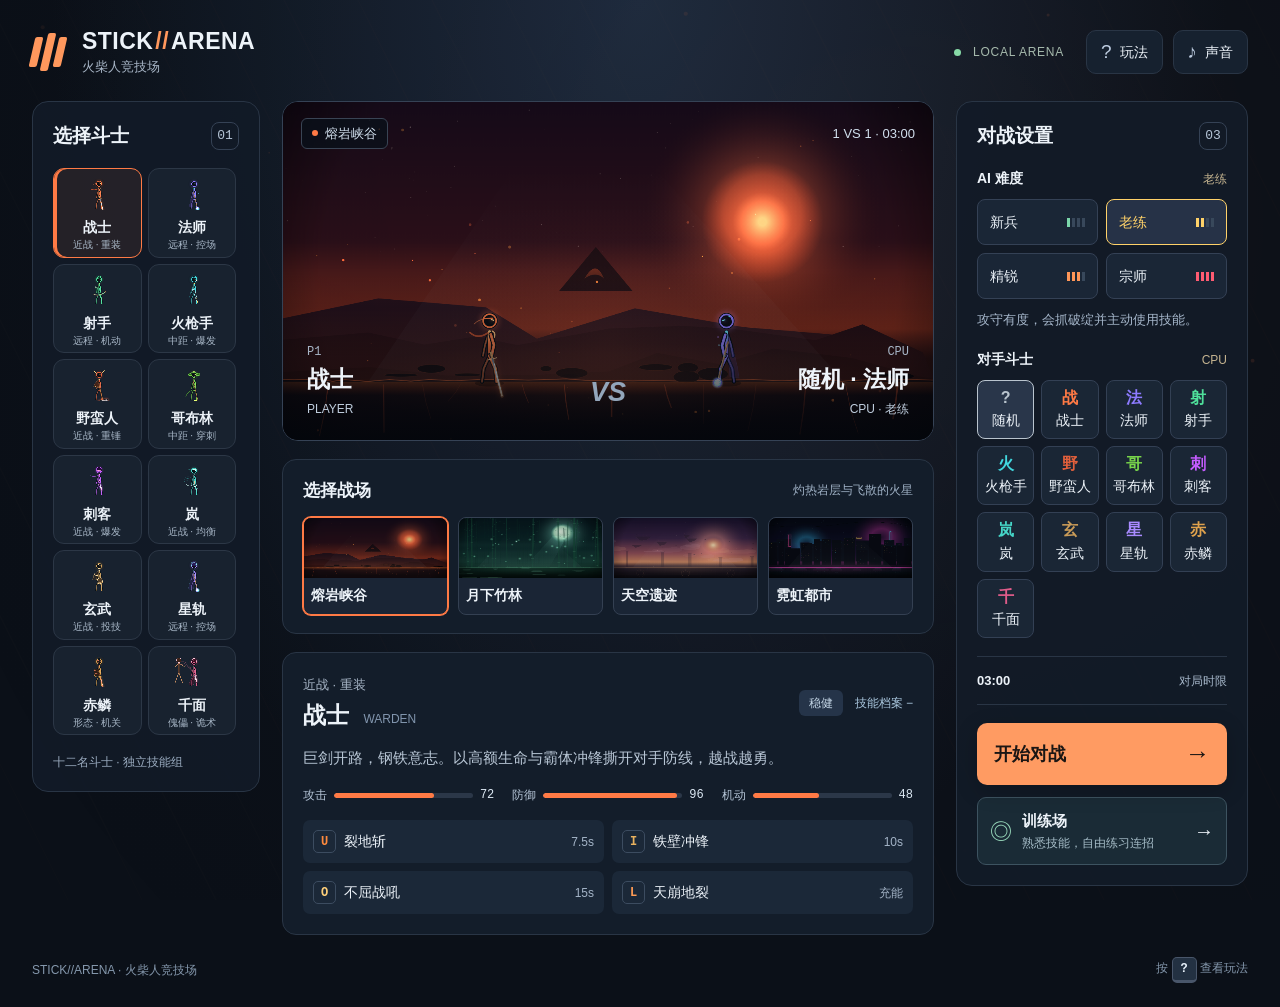
==== commit cfe272ac: "Add five new heroes (Arashi, Genbu, Astra, Chi-Lin, Sen-Men) + v17" ====
--- a/index.html
+++ b/index.html
@@ -1,542 +1,543 @@
-<!DOCTYPE html>
-<html lang="zh-CN">
-<head>
-  <meta charset="UTF-8">
-  <meta name="viewport" content="width=device-width, initial-scale=1.0, viewport-fit=cover">
-  <meta name="theme-color" content="#07090d">
-  <meta name="apple-mobile-web-app-capable" content="yes">
-  <meta name="mobile-web-app-capable" content="yes">
-  <meta name="apple-mobile-web-app-status-bar-style" content="black-translucent">
-  <meta name="apple-mobile-web-app-title" content="STICK ARENA">
-  <meta name="application-name" content="STICK ARENA">
-  <meta name="description" content="STICK//ARENA 火柴人竞技场 — 七名斗士、三种技能、终极连招，横屏开战。">
-  <title>STICK//ARENA · 火柴人竞技场</title>
-  <link rel="manifest" href="manifest.webmanifest">
-  <link rel="apple-touch-icon" href="icons/apple-touch-icon.png">
-  <link rel="icon" type="image/png" sizes="192x192" href="icons/icon-192.png">
-  <link rel="stylesheet" href="css/ui.css?v=16">
-</head>
-<body>
-  <div id="app">
-    <section id="menuScreen" class="menu-screen">
-      <canvas id="menuFx" class="menu-fx"></canvas>
-      <div class="menu-grid"></div>
-
-      <header class="menu-header">
-        <div class="brand">
-          <div class="brand-mark"><span></span><span></span><span></span></div>
-          <div class="brand-text">
-            <div class="brand-name">STICK<span>//</span>ARENA</div>
-            <div class="brand-cn">火柴人竞技场</div>
-          </div>
-        </div>
-        <div class="header-right">
-          <div class="live-pill"><i></i> LOCAL ARENA</div>
-          <button class="icon-btn quick-start" id="quickStartBtn" type="button" aria-label="快速开始对战">
-            <span>▶</span><span class="btn-label">开战</span>
-          </button>
-          <button class="icon-btn" id="helpBtn" type="button" aria-label="玩法说明">
-            <span class="icon-help">?</span><span class="btn-label">玩法</span>
-          </button>
-          <button class="icon-btn" id="muteBtn" type="button" aria-label="切换声音">
-            <span id="muteIcon">♪</span><span class="btn-label" id="muteLabel">声音</span>
-          </button>
-          <button class="icon-btn install-btn" id="installBtn" type="button" aria-label="安装手机版" hidden>
-            <span>↓</span><span class="btn-label">安装</span>
-          </button>
-        </div>
-      </header>
-
-      <nav class="mobile-steps" aria-label="对战准备步骤">
-        <a href="#rosterPanel">01 选择斗士</a>
-        <a href="#mapSection">02 选择战场</a>
-        <a href="#matchSettings">03 对战设置</a>
-      </nav>
-      <main class="arena-menu">
-        <section class="panel roster-panel" id="rosterPanel">
-          <div class="panel-heading">
-            <div>
-              <span class="eyebrow">STEP 01 / FIGHTER</span>
-              <h2>选择斗士</h2>
-            </div>
-            <span class="index-mark">01</span>
-          </div>
-          <div class="character-grid" id="characterGrid"></div>
-          <div class="roster-foot">
-            <span>七名斗士 · 独立技能组</span>
-            <span class="dots">///////</span>
-          </div>
-        </section>
-
-        <section class="center-column">
-          <div class="preview-shell">
-            <canvas id="previewCanvas" width="1600" height="900"></canvas>
-            <div class="preview-scan"></div>
-            <div class="preview-topline">
-              <span class="venue-label"><i></i><span id="previewMapName">熔岩峡谷</span></span>
-              <span class="preview-mode">1 VS 1 · 03:00</span>
-            </div>
-            <div class="preview-corner tl"></div>
-            <div class="preview-corner tr"></div>
-            <div class="preview-corner bl"></div>
-            <div class="preview-corner br"></div>
-            <div class="preview-fighter p1">
-              <span class="pf-tag">P1</span>
-              <strong id="previewP1">战士</strong>
-              <small>PLAYER</small>
-            </div>
-            <div class="preview-vs">VS</div>
-            <div class="preview-fighter p2">
-              <span class="pf-tag">CPU</span>
-              <strong id="previewP2">随机对手</strong>
-              <small id="previewDiff">老兵</small>
-            </div>
-            <div class="preview-bottom">
-              <span>选择你的斗士，准备开战</span>
-              <span class="preview-line"></span>
-              <span id="previewMapEn">LAVA RIFT</span>
-            </div>
-          </div>
-
-          <details class="fighter-detail" id="fighterDetail" open>
-            <summary class="detail-summary">
-            <div class="detail-top">
-              <div>
-                <span class="detail-role" id="detailRole">近战 · 重装</span>
-                <h3 id="detailName">战士 <small>WARDEN</small></h3>
-              </div>
-              <span class="detail-diff" id="detailDiff">稳健</span>
-            </div>
-            <span class="profile-toggle">技能档案</span>
-            </summary>
-            <p class="detail-desc" id="detailDesc"></p>
-            <div class="stat-list" id="statList"></div>
-            <div class="detail-skills" id="detailSkills"></div>
-            <div class="basic-note">
-              <span class="note-key">J</span>
-              <div><b id="basicName">裂风三连斩</b><small id="basicHint"></small></div>
-            </div>
-          </details>
-
-          <div class="map-section" id="mapSection">
-            <div class="section-title">
-              <div><span class="eyebrow">STEP 02 / STAGE</span><h3>选择战场</h3></div>
-              <span id="mapDesc" class="section-desc">灼热岩层与飞散的火星</span>
-            </div>
-            <div class="map-list" id="mapList"></div>
-          </div>
-        </section>
-
-        <aside class="panel config-panel" id="matchSettings">
-          <div class="panel-heading compact">
-            <div>
-              <span class="eyebrow">STEP 03 / MATCH</span>
-              <h2>对战设置</h2>
-            </div>
-            <span class="index-mark">03</span>
-          </div>
-
-          <div class="config-block">
-            <div class="config-label"><span>AI 难度</span><b id="difficultyTag">老练</b></div>
-            <div class="difficulty-list" id="difficultyList"></div>
-            <p class="config-desc" id="difficultyDesc"></p>
-          </div>
-
-          <div class="config-block">
-            <div class="config-label"><span>对手斗士</span><b>CPU</b></div>
-            <div class="opponent-list" id="opponentList"></div>
-          </div>
-
-          <div class="match-rules">
-            <div class="rule"><span class="rule-icon clock"></span><div><b>03:00</b><small>对局时限</small></div></div>
-            <div class="rule"><span class="rule-icon bolt"></span><div><b>攻 / 受</b><small>命中或受击充能</small></div></div>
-            <div class="rule"><span class="rule-icon crown"></span><div><b>KO / 判定</b><small>血量高者获胜</small></div></div>
-          </div>
-
-          <button id="startBtn" class="start-btn" type="button">
-            <span class="start-cn">开始对战</span>
-            <span class="start-en">ENTER THE ARENA</span>
-            <span class="start-arrow">→</span>
-            <span class="start-shine"></span>
-          </button>
-          <p class="start-hint"><kbd>K</kbd> 跳跃 · <kbd>J</kbd> 普攻 · <kbd>U I O</kbd> 技能 · <kbd>L</kbd> 大招<br><kbd>S</kbd> 格挡 · <kbd>SHIFT</kbd> 闪避</p>
-
-          <button id="trainingBtn" class="training-entry" type="button">
-            <span class="te-icon">◎</span>
-            <span class="te-copy"><b>训练场</b><small>熟悉技能，自由练习连招</small></span>
-            <span class="te-arrow">→</span>
-          </button>
-
-          <div class="selected-summary" id="selectedSummary">
-            <span class="ss-label">YOUR LOADOUT</span>
-            <span class="ss-main">战士 <i>VS</i> 随机</span>
-          </div>
-        </aside>
-      </main>
-
-      <footer class="menu-footer">
-        <span>STICK//ARENA · 火柴人竞技场</span>
-        <span>BUILD 2026.10.28 / v16 · 七职业 · 动态充能</span>
-        <span class="footer-tip">按 <kbd>?</kbd> 查看玩法</span>
-      </footer>
-    </section>
-
-    <section id="gameScreen" class="game-screen" hidden>
-      <div class="game-frame" id="gameFrame">
-        <canvas id="gameCanvas" width="1600" height="900"></canvas>
-      </div>
-
-        <div class="battle-hud">
-          <div class="hud-top">
-            <div class="duelist p1">
-              <div class="portrait" id="p1Portrait"><span>战</span><i></i></div>
-              <div class="duelist-bars">
-                <div class="duelist-meta">
-                  <span class="duelist-name" id="p1Name">战士</span>
-                  <span class="duelist-hp" id="p1HpText">HP 1150 / 1150</span>
-                </div>
-                <div class="hp-track">
-                  <div class="hp-lag" id="p1HpLag"></div>
-                  <div class="hp-fill" id="p1HpFill"></div>
-                  <div class="hp-shine"></div>
-                </div>
-                <div class="energy-row">
-                  <span class="energy-label">充能</span>
-                  <div class="energy-track"><div class="energy-fill" id="p1EnergyFill"></div><span class="energy-ticks"></span></div>
-                  <span class="energy-num" id="p1EnergyText">0</span>
-                </div>
-                <div class="guard-row">
-                  <span class="guard-label">格挡</span>
-                  <div class="guard-track"><div class="guard-fill" id="p1GuardFill"></div></div>
-                  <span class="guard-num" id="p1GuardText">100</span>
-                </div>
-                <div class="buff-row" id="p1Buffs"></div>
-              </div>
-            </div>
-
-            <div class="timer-box">
-              <div class="match-mode" id="matchMode">1 VS 1 · STICK//ARENA</div>
-              <div class="timer" id="timer">03:00</div>
-              <div class="timer-label" id="timerLabel">剩余时间</div>
-            </div>
-
-            <div class="duelist p2">
-              <div class="duelist-bars">
-                <div class="duelist-meta">
-                  <span class="duelist-name" id="p2Name">法师</span>
-                  <span class="duelist-hp" id="p2HpText">HP 850 / 850</span>
-                </div>
-                <div class="hp-track">
-                  <div class="hp-lag" id="p2HpLag"></div>
-                  <div class="hp-fill" id="p2HpFill"></div>
-                  <div class="hp-shine"></div>
-                </div>
-                <div class="energy-row">
-                  <span class="energy-label">充能</span>
-                  <div class="energy-track"><div class="energy-fill" id="p2EnergyFill"></div><span class="energy-ticks"></span></div>
-                  <span class="energy-num" id="p2EnergyText">0</span>
-                </div>
-                <div class="guard-row">
-                  <span class="guard-label">格挡</span>
-                  <div class="guard-track"><div class="guard-fill" id="p2GuardFill"></div></div>
-                  <span class="guard-num" id="p2GuardText">100</span>
-                </div>
-                <div class="buff-row p2-buffs" id="p2Buffs"></div>
-              </div>
-              <div class="portrait" id="p2Portrait"><span>法</span><i></i></div>
-            </div>
-          </div>
-
-          <div class="cpu-badge"><i></i><span id="cpuBadge">CPU · 老兵</span></div>
-          <button id="pauseBtn" class="pause-chip" aria-label="暂停游戏" type="button"><span>II</span> 暂停 <kbd>ESC</kbd></button>
-          <button id="fsBtn" class="fs-chip" type="button" aria-label="切换全屏" title="全屏">⛶</button>
-          <button id="muteGameBtn" class="sound-chip" type="button" aria-label="切换声音">♪</button>
-        </div>
-
-        <div id="comboBadge" class="combo-badge">
-          <span class="combo-label">COMBO</span>
-          <strong id="comboCount">2</strong>
-          <span class="combo-hit">HITS</span>
-        </div>
-
-        <div id="statusToast" class="status-toast"></div>
-
-        <div class="skill-dock" id="skillDock">
-          <div class="dock-head">
-            <span>COMBAT LOADOUT</span>
-            <span id="dockFighter">战士 · 铁壁先锋</span>
-          </div>
-          <div class="dock-slots" id="dockSlots"></div>
-          <div class="dock-hint"><span>S 格挡 · SHIFT 闪避</span><span>技能冷却会随时间恢复</span><span>命中 / 受击积攒终极充能</span></div>
-        </div>
-
-        <div id="announce" class="announce">
-          <span class="announce-kicker" id="announceKicker">ROUND 01</span>
-          <strong id="announceMain">FIGHT</strong>
-          <span class="announce-sub" id="announceSub">准备好了吗</span>
-        </div>
-        <div class="screen-flash" id="screenFlash"></div>
-        <div class="hit-vignette" id="hitVignette"></div>
-
-        <div class="modal-layer pause-layer" id="pauseOverlay" hidden>
-          <div class="modal-card pause-card">
-            <span class="eyebrow">MATCH SUSPENDED</span>
-            <h2>战斗暂停</h2>
-            <p>时间已冻结。准备好后继续，或重新开始本场对决。</p>
-            <div class="pause-actions">
-              <button class="primary-btn" id="resumeBtn" type="button">继续战斗 <kbd>ESC</kbd></button>
-              <button class="ghost-btn" id="restartBtn" type="button">重新开始</button>
-              <button class="ghost-btn" id="quitBtn" type="button">返回大厅</button>
-            </div>
-            <div class="pause-shortcuts">
-              <span><kbd>A</kbd><kbd>D</kbd> 移动</span>
-              <span><kbd>K</kbd> 跳跃 / 二段跳</span>
-              <span><kbd>J</kbd> 普攻</span>
-              <span><kbd>U</kbd><kbd>I</kbd><kbd>O</kbd> 技能</span>
-              <span><kbd>L</kbd> 终极技能</span>
-              <span><kbd>S</kbd> 格挡</span>
-              <span><kbd>SHIFT</kbd> 闪避</span>
-            </div>
-          </div>
-        </div>
-
-        <div class="modal-layer result-layer" id="resultOverlay" hidden>
-          <div class="modal-card result-card">
-            <div class="result-topline">
-              <span class="eyebrow" id="resultKicker">MATCH COMPLETE</span>
-              <span class="result-badge" id="resultBadge">VICTORY</span>
-            </div>
-            <h2 id="resultTitle">胜利</h2>
-            <p id="resultSub">你击败了对手。</p>
-            <div class="result-scoreboard">
-              <div class="rs-side p1">
-                <span id="rsP1Name">战士</span>
-                <strong id="rsP1Hp">42%</strong>
-                <small>剩余生命</small>
-              </div>
-              <div class="rs-center">
-                <span id="resultReason">KO</span>
-                <i></i>
-                <small id="resultTime">02:14</small>
-              </div>
-              <div class="rs-side p2">
-                <span id="rsP2Name">法师</span>
-                <strong id="rsP2Hp">0%</strong>
-                <small>剩余生命</small>
-              </div>
-            </div>
-            <div class="result-stats" id="resultStats">
-              <div><span>总伤害</span><b id="statDamage">0</b></div>
-              <div><span>最高连击</span><b id="statCombo">0</b></div>
-              <div><span>技能命中</span><b id="statSkills">0</b></div>
-              <div><span>大招释放</span><b id="statUlt">0</b></div>
-            </div>
-            <div class="result-actions">
-              <button class="primary-btn" id="rematchBtn" type="button">再来一局 <span>↻</span></button>
-              <button class="ghost-btn" id="backMenuBtn" type="button">返回大厅</button>
-            </div>
-          </div>
-        </div>
-
-      <aside class="keyboard-guide" id="keyboardGuide" aria-label="键盘操作说明">
-        <div class="kb-heading">
-          <strong>操作按键</strong>
-          <button class="kb-toggle" id="keyboardGuideToggle" type="button" aria-expanded="true" aria-controls="keyboardGuideContent">收起</button>
-        </div>
-        <div id="keyboardGuideContent">
-        <div class="kb-row"><span class="kb-keys"><kbd>A</kbd><kbd>D</kbd></span><span>左右移动</span></div>
-        <div class="kb-row"><span class="kb-keys"><kbd>K</kbd></span><span>跳跃 / 二段跳</span></div>
-        <div class="kb-row"><span class="kb-keys"><kbd>J</kbd></span><span id="kbBasicName">普攻 · 三段连击</span></div>
-        <div class="kb-divider"></div>
-        <div class="kb-row kb-skill"><span class="kb-keys"><kbd>U</kbd></span><span id="kbSkillName0">技能一</span><small id="kbSkillState0">就绪</small></div>
-        <div class="kb-row kb-skill"><span class="kb-keys"><kbd>I</kbd></span><span id="kbSkillName1">技能二</span><small id="kbSkillState1">就绪</small></div>
-        <div class="kb-row kb-skill"><span class="kb-keys"><kbd>O</kbd></span><span id="kbSkillName2">技能三</span><small id="kbSkillState2">就绪</small></div>
-        <div class="kb-row kb-skill"><span class="kb-keys"><kbd>L</kbd></span><span id="kbUltName">终极技能</span><small id="kbUltState">0%</small></div>
-        <div class="kb-divider"></div>
-        <div class="kb-row"><span class="kb-keys"><kbd>S</kbd></span><span>按住格挡</span></div>
-        <div class="kb-row"><span class="kb-keys"><kbd>SHIFT</kbd></span><span>闪避</span></div>
-        <div class="kb-row"><span class="kb-keys"><kbd>ESC</kbd></span><span>暂停 / 继续</span></div>
-        <p class="kb-note">连续按 J 衔接三连击</p>
-        </div>
-      </aside>
-
-      <div class="modal-layer layout-layer" id="layoutOverlay" hidden>
-        <div class="modal-card layout-card">
-          <button class="modal-close" id="layoutCloseBtn" type="button">×</button>
-          <button class="layout-collapse" id="layoutCollapseBtn" type="button">收起面板</button>
-          <span class="eyebrow">TOUCH LAYOUT / FREE PLACEMENT</span>
-          <h2>自定义键位</h2>
-          <p>拖动轮盘、格挡、闪避和每一个技能按钮。按钮会按横屏比例保存，换设备或旋转后仍然在顺手的位置。</p>
-          <div class="layout-legend">
-            <span><i class="layout-dot stick"></i>轮盘</span>
-            <span><i class="layout-dot defense"></i>防御</span>
-            <span><i class="layout-dot skill"></i>技能</span>
-            <span><i class="layout-dot attack"></i>普攻 / 跳跃</span>
-          </div>
-          <div class="layout-actions">
-            <button class="ghost-btn" id="layoutResetBtn" type="button">恢复默认</button>
-            <button class="ghost-btn" id="layoutCancelBtn" type="button">取消</button>
-            <button class="primary-btn" id="layoutSaveBtn" type="button">保存布局</button>
-          </div>
-          <small class="layout-hint">提示：拖动时按钮会跟随手指；面板可收起；保存后可从右上角“⌗”再次编辑。</small>
-        </div>
-      </div>
-
-      <div class="touch-controls" id="touchControls">
-        <button class="touch-pause" id="touchPauseBtn" type="button" aria-label="暂停">Ⅱ</button>
-        <button class="touch-pause touch-mute" id="touchMuteBtn" type="button" aria-label="切换声音">♪</button>
-        <button class="touch-pause touch-fs" id="touchFsBtn" type="button" aria-label="切换全屏">⛶</button>
-        <button class="touch-pause touch-layout" id="touchLayoutBtn" type="button" aria-label="自定义手机键位">布局</button>
-        <div class="touch-cluster touch-move">
-          <div class="touch-stick" id="touchStick" data-layout="stick" role="group" aria-label="移动轮盘，左右拖动">
-            <span class="stick-ring"></span>
-            <span class="stick-knob"></span>
-            <span class="stick-label">移动</span>
-          </div>
-        </div>
-        <div class="touch-cluster touch-actions">
-          <button class="touch-btn touch-block" data-layout="block" data-touch="KeyS" type="button" aria-label="格挡 S，按住抵挡正面攻击">
-            <b class="tb-main">挡</b><span class="tb-label">格挡</span><span class="tb-key">S</span><span class="tb-guard"><i></i></span>
-          </button>
-          <button class="touch-btn touch-dodge" data-layout="dodge" data-touch="ShiftLeft" type="button" aria-label="闪避 Shift">
-            <b class="tb-main">闪</b><span class="tb-label">闪避</span><span class="tb-key">SH</span><span class="tb-cd"></span>
-          </button>
-          <button class="touch-btn touch-skill" data-layout="skill0" data-touch="KeyU" data-slot="0" type="button" aria-label="技能 U">
-            <span class="tb-key">U</span><b class="tb-glyph">技</b><span class="tb-label">技能</span><span class="tb-cd"></span>
-          </button>
-          <button class="touch-btn touch-skill" data-layout="skill1" data-touch="KeyI" data-slot="1" type="button" aria-label="技能 I">
-            <span class="tb-key">I</span><b class="tb-glyph">技</b><span class="tb-label">技能</span><span class="tb-cd"></span>
-          </button>
-          <button class="touch-btn touch-skill" data-layout="skill2" data-touch="KeyO" data-slot="2" type="button" aria-label="技能 O">
-            <span class="tb-key">O</span><b class="tb-glyph">技</b><span class="tb-label">技能</span><span class="tb-cd"></span>
-          </button>
-          <button class="touch-btn touch-jump" data-layout="jump" data-touch="KeyK" type="button" aria-label="跳跃 K">
-            <b class="tb-main">跳</b><span class="tb-label">跳跃</span><span class="tb-key">K</span>
-          </button>
-          <button class="touch-btn touch-ult" data-layout="ult" data-touch="KeyL" type="button" aria-label="终极技能 L">
-            <span class="tb-key">L</span><b class="tb-glyph">终</b><span class="tb-label">终极</span><span class="tb-cd"></span>
-          </button>
-          <button class="touch-btn touch-attack" data-layout="attack" data-touch="KeyJ" type="button" aria-label="普通攻击 J">
-            <b class="tb-main">攻</b><span class="tb-label">普攻</span><span class="tb-key">J</span>
-          </button>
-        </div>
-      </div>
-
-      <div class="training-bar" id="trainingBar" hidden>
-        <div class="tr-head">
-          <span class="tr-title"><i></i>训练场 <small>TRAINING GROUND</small></span>
-          <button class="tr-toggle" id="trainingToggleBtn" type="button">收起</button>
-        </div>
-        <div class="tr-body">
-          <p class="tr-lead">木桩默认不还手。先打一套三连击，再测试技能与大招；开启“木桩反击”可练习格挡和闪避。</p>
-          <div class="tr-keys">
-            <span><kbd>J</kbd> 三段普攻</span>
-            <span><kbd>U</kbd><kbd>I</kbd><kbd>O</kbd> 技能</span>
-            <span><kbd>L</kbd> 大招</span>
-            <span><kbd>K</kbd> 跳跃</span>
-            <span><kbd>S</kbd> 格挡</span>
-            <span><kbd>SHIFT</kbd> 闪避</span>
-          </div>
-          <div class="tr-tasks">
-            <span data-training-task="combo"><i>01</i>完成一次三连击</span>
-            <span data-training-task="skill"><i>02</i>使用一次技能</span>
-            <span data-training-task="ult"><i>03</i>释放一次大招</span>
-            <span data-training-task="defense"><i>04</i>格挡或闪避一次攻击</span>
-          </div>
-          <div class="tr-stats">
-            <span>伤害 <b id="trainingDamage">0</b></span>
-            <span>最高连击 <b id="trainingCombo">0</b></span>
-            <span>大招 <b id="trainingUlt">0</b></span>
-            <span>充能 <b id="trainingEnergy">100%</b></span>
-          </div>
-          <div class="tr-actions">
-            <button id="trainingSparBtn" type="button" aria-pressed="false">木桩反击：关</button>
-            <button id="trainingResetBtn" type="button">重置木桩</button>
-            <button id="trainingExitBtn" type="button">退出训练</button>
-          </div>
-        </div>
-      </div>
-
-      <div class="orientation-overlay" id="orientationOverlay" hidden>
-        <div class="orientation-card">
-          <span class="orientation-icon">↻</span>
-          <span class="eyebrow">LANDSCAPE MODE</span>
-          <h2>请横屏游玩</h2>
-          <p>横屏能看到完整战场，触控按键也会更大、更好按。</p>
-          <button class="primary-btn" id="orientationBtn" type="button">进入横屏全屏 →</button>
-          <small>如果浏览器不支持自动旋转，请手动把手机横过来。</small>
-        </div>
-      </div>
-
-      <div class="rotate-note"><span>↻</span> 横屏体验更佳</div>
-    </section>
-
-    <div class="modal-layer install-layer" id="installOverlay" hidden>
-      <div class="modal-card install-card">
-        <button class="modal-close" id="installClose" type="button">×</button>
-        <span class="eyebrow">MOBILE APP / PWA</span>
-        <h2>安装手机版</h2>
-        <p>把 STICK//ARENA 添加到主屏幕，横屏全屏启动，像 App 一样游玩。</p>
-        <div class="install-steps">
-          <div><b>Android · Chrome</b><span>右上角菜单 → “安装应用”或“添加到主屏幕”</span></div>
-          <div><b>iPhone · Safari</b><span>底部分享按钮 → “添加到主屏幕”</span></div>
-        </div>
-        <div class="install-note">安装与离线缓存需要 HTTPS 环境；请使用 https://insomnia.fashion/ 打开后安装。</div>
-        <button class="primary-btn" id="installDoneBtn" type="button">知道了</button>
-      </div>
-    </div>
-
-    <div class="modal-layer help-layer" id="helpOverlay" hidden>
-      <div class="modal-card help-card">
-        <button class="modal-close" id="helpClose" type="button">×</button>
-        <button class="help-collapse" id="helpCollapseBtn" type="button" aria-expanded="true">收起说明</button>
-        <span class="eyebrow">FIELD MANUAL / 01</span>
-        <h2>竞技场手册</h2>
-        <div class="help-columns">
-          <div class="help-col">
-            <h4>操作</h4>
-            <div class="key-list">
-              <div><span><kbd>A</kbd><kbd>D</kbd></span><p>左右移动</p></div>
-              <div><span><kbd>K</kbd></span><p>跳跃 · 空中再按一次二段跳</p></div>
-              <div><span><kbd>J</kbd></span><p>专属普攻 · 连按衔接三段；命中或被格挡后可接技能，轻击命中可接跳跃。空挥需完成收招。</p></div>
-              <div><span><kbd>U</kbd><kbd>I</kbd><kbd>O</kbd></span><p>三个专属技能，各自拥有冷却</p></div>
-              <div><span><kbd>L</kbd></span><p>终极技能，需要 100% 充能</p></div>
-              <div><span><kbd>S</kbd></span><p>格挡 · 按住抵挡正面攻击并消耗格挡值</p></div>
-              <div><span><kbd>SHIFT</kbd></span><p>闪避 · 短距离位移，期间无敌，有冷却</p></div>
-              <div><span><kbd>ESC</kbd></span><p>暂停 / 继续</p></div>
-              <div><span><kbd>手机</kbd></span><p>左侧轮盘移动，右侧跳跃、普攻、技能与大招；右侧“挡 / 闪”用于格挡和闪避</p></div>
-              <div><span><kbd>布局</kbd></span><p>手机右上角“⌗”进入自定义键位；可拖动轮盘、格挡、闪避与每个技能按钮，保存后自动适配横屏</p></div>
-              <div><span><kbd>训练</kbd></span><p>主菜单进入训练场；开启“木桩反击”可练习格挡、闪避与破防时机</p></div>
-            </div>
-          </div>
-          <div class="help-col">
-            <h4>战斗规则</h4>
-            <ul class="help-rules">
-              <li><b>三分钟决胜</b><span>倒计时归零时，剩余生命百分比更高的一方获胜；生命归零则直接 KO。</span></li>
-              <li><b>双向充能</b><span>命中敌人或受到伤害都会积攒终极充能。打得越凶，大招来得越快。</span></li>
-              <li><b>技能冷却</b><span>三个技能独立冷却，槽位上的数字和遮罩显示剩余时间。</span></li>
-              <li><b>格挡与破防</b><span>格挡抵挡正面攻击；普攻不造成削血，技能仍有部分伤害。防御硬直结束后才能反击，格挡值耗尽则会破防。</span></li>
-              <li><b>闪避时机</b><span>闪避有短暂无敌帧和冷却，适合穿过弹道或躲开大招，但不能连续无脑使用。</span></li>
-              <li><b>距离与换边</b><span>移动中可以直接穿过对手，不会被身位卡住；贴身停下时才会轻微分离。近战起手带有踏步，空挥会露出收招破绽。</span></li>
-              <li><b>命中确认</b><span>连续命中硬直中的对手才计为连击。普攻命中后接技能，技能命中并完成判定后可接满能量大招；长连招的伤害会逐步降低。</span></li>
-              <li><b>反击与互击</b><span>打断对手起手会触发反击并延长硬直。双方同帧出手可以互击，最后一击也可能同时倒地。</span></li>
-              <li><b>角色克制</b><span>远程擅长拉扯，近战擅长贴脸。利用跳跃躲避弹道与地面火场。</span></li>
-            </ul>
-            <div class="help-energy">
-              <div class="he-bar"><span></span></div>
-              <p><b>命中 +16% / 受击 +26%</b><small>以伤害数值为基准，充满 100% 即可释放终极技能。</small></p>
-            </div>
-          </div>
-        </div>
-        <div class="help-roster" id="helpRoster"></div>
-      </div>
-    </div>
-  </div>
-
-  <script src="js/data.js?v=16"></script>
-  <script src="js/audio.js?v=16"></script>
-  <script src="js/render.js?v=16"></script>
-  <script src="js/entities.js?v=16"></script>
-  <script src="js/game.js?v=16"></script>
-</body>
-</html>
+<!DOCTYPE html>
+<html lang="zh-CN">
+<head>
+  <meta charset="UTF-8">
+  <meta name="viewport" content="width=device-width, initial-scale=1.0, viewport-fit=cover">
+  <meta name="theme-color" content="#07090d">
+  <meta name="apple-mobile-web-app-capable" content="yes">
+  <meta name="mobile-web-app-capable" content="yes">
+  <meta name="apple-mobile-web-app-status-bar-style" content="black-translucent">
+  <meta name="apple-mobile-web-app-title" content="STICK ARENA">
+  <meta name="application-name" content="STICK ARENA">
+  <meta name="description" content="STICK//ARENA 火柴人竞技场 — 十二名斗士、三种技能、终极连招，横屏开战。">
+  <title>STICK//ARENA · 火柴人竞技场</title>
+  <link rel="manifest" href="manifest.webmanifest">
+  <link rel="apple-touch-icon" href="icons/apple-touch-icon.png">
+  <link rel="icon" type="image/png" sizes="192x192" href="icons/icon-192.png">
+  <link rel="stylesheet" href="css/ui.css?v=17">
+</head>
+<body>
+  <div id="app">
+    <section id="menuScreen" class="menu-screen">
+      <canvas id="menuFx" class="menu-fx"></canvas>
+      <div class="menu-grid"></div>
+
+      <header class="menu-header">
+        <div class="brand">
+          <div class="brand-mark"><span></span><span></span><span></span></div>
+          <div class="brand-text">
+            <div class="brand-name">STICK<span>//</span>ARENA</div>
+            <div class="brand-cn">火柴人竞技场</div>
+          </div>
+        </div>
+        <div class="header-right">
+          <div class="live-pill"><i></i> LOCAL ARENA</div>
+          <button class="icon-btn quick-start" id="quickStartBtn" type="button" aria-label="快速开始对战">
+            <span>▶</span><span class="btn-label">开战</span>
+          </button>
+          <button class="icon-btn" id="helpBtn" type="button" aria-label="玩法说明">
+            <span class="icon-help">?</span><span class="btn-label">玩法</span>
+          </button>
+          <button class="icon-btn" id="muteBtn" type="button" aria-label="切换声音">
+            <span id="muteIcon">♪</span><span class="btn-label" id="muteLabel">声音</span>
+          </button>
+          <button class="icon-btn install-btn" id="installBtn" type="button" aria-label="安装手机版" hidden>
+            <span>↓</span><span class="btn-label">安装</span>
+          </button>
+        </div>
+      </header>
+
+      <nav class="mobile-steps" aria-label="对战准备步骤">
+        <a href="#rosterPanel">01 选择斗士</a>
+        <a href="#mapSection">02 选择战场</a>
+        <a href="#matchSettings">03 对战设置</a>
+      </nav>
+      <main class="arena-menu">
+        <section class="panel roster-panel" id="rosterPanel">
+          <div class="panel-heading">
+            <div>
+              <span class="eyebrow">STEP 01 / FIGHTER</span>
+              <h2>选择斗士</h2>
+            </div>
+            <span class="index-mark">01</span>
+          </div>
+          <div class="character-grid" id="characterGrid"></div>
+          <div class="roster-foot">
+            <span>十二名斗士 · 独立技能组</span>
+            <span class="dots">////////////</span>
+          </div>
+        </section>
+
+        <section class="center-column">
+          <div class="preview-shell">
+            <canvas id="previewCanvas" width="1600" height="900"></canvas>
+            <div class="preview-scan"></div>
+            <div class="preview-topline">
+              <span class="venue-label"><i></i><span id="previewMapName">熔岩峡谷</span></span>
+              <span class="preview-mode">1 VS 1 · 03:00</span>
+            </div>
+            <div class="preview-corner tl"></div>
+            <div class="preview-corner tr"></div>
+            <div class="preview-corner bl"></div>
+            <div class="preview-corner br"></div>
+            <div class="preview-fighter p1">
+              <span class="pf-tag">P1</span>
+              <strong id="previewP1">战士</strong>
+              <small>PLAYER</small>
+            </div>
+            <div class="preview-vs">VS</div>
+            <div class="preview-fighter p2">
+              <span class="pf-tag">CPU</span>
+              <strong id="previewP2">随机对手</strong>
+              <small id="previewDiff">老兵</small>
+            </div>
+            <div class="preview-bottom">
+              <span>选择你的斗士，准备开战</span>
+              <span class="preview-line"></span>
+              <span id="previewMapEn">LAVA RIFT</span>
+            </div>
+          </div>
+
+          <details class="fighter-detail" id="fighterDetail" open>
+            <summary class="detail-summary">
+            <div class="detail-top">
+              <div>
+                <span class="detail-role" id="detailRole">近战 · 重装</span>
+                <h3 id="detailName">战士 <small>WARDEN</small></h3>
+              </div>
+              <span class="detail-diff" id="detailDiff">稳健</span>
+            </div>
+            <span class="profile-toggle">技能档案</span>
+            </summary>
+            <p class="detail-desc" id="detailDesc"></p>
+            <div class="stat-list" id="statList"></div>
+            <div class="detail-skills" id="detailSkills"></div>
+            <div class="basic-note">
+              <span class="note-key">J</span>
+              <div><b id="basicName">裂风三连斩</b><small id="basicHint"></small></div>
+            </div>
+          </details>
+
+          <div class="map-section" id="mapSection">
+            <div class="section-title">
+              <div><span class="eyebrow">STEP 02 / STAGE</span><h3>选择战场</h3></div>
+              <span id="mapDesc" class="section-desc">灼热岩层与飞散的火星</span>
+            </div>
+            <div class="map-list" id="mapList"></div>
+          </div>
+        </section>
+
+        <aside class="panel config-panel" id="matchSettings">
+          <div class="panel-heading compact">
+            <div>
+              <span class="eyebrow">STEP 03 / MATCH</span>
+              <h2>对战设置</h2>
+            </div>
+            <span class="index-mark">03</span>
+          </div>
+
+          <div class="config-block">
+            <div class="config-label"><span>AI 难度</span><b id="difficultyTag">老练</b></div>
+            <div class="difficulty-list" id="difficultyList"></div>
+            <p class="config-desc" id="difficultyDesc"></p>
+          </div>
+
+          <div class="config-block">
+            <div class="config-label"><span>对手斗士</span><b>CPU</b></div>
+            <div class="opponent-list" id="opponentList"></div>
+          </div>
+
+          <div class="match-rules">
+            <div class="rule"><span class="rule-icon clock"></span><div><b>03:00</b><small>对局时限</small></div></div>
+            <div class="rule"><span class="rule-icon bolt"></span><div><b>攻 / 受</b><small>命中或受击充能</small></div></div>
+            <div class="rule"><span class="rule-icon crown"></span><div><b>KO / 判定</b><small>血量高者获胜</small></div></div>
+          </div>
+
+          <button id="startBtn" class="start-btn" type="button">
+            <span class="start-cn">开始对战</span>
+            <span class="start-en">ENTER THE ARENA</span>
+            <span class="start-arrow">→</span>
+            <span class="start-shine"></span>
+          </button>
+          <p class="start-hint"><kbd>K</kbd> 跳跃 · <kbd>J</kbd> 普攻 · <kbd>U I O</kbd> 技能 · <kbd>L</kbd> 大招<br><kbd>S</kbd> 格挡 · <kbd>SHIFT</kbd> 闪避</p>
+
+          <button id="trainingBtn" class="training-entry" type="button">
+            <span class="te-icon">◎</span>
+            <span class="te-copy"><b>训练场</b><small>熟悉技能，自由练习连招</small></span>
+            <span class="te-arrow">→</span>
+          </button>
+
+          <div class="selected-summary" id="selectedSummary">
+            <span class="ss-label">YOUR LOADOUT</span>
+            <span class="ss-main">战士 <i>VS</i> 随机</span>
+          </div>
+        </aside>
+      </main>
+
+      <footer class="menu-footer">
+        <span>STICK//ARENA · 火柴人竞技场</span>
+        <span>BUILD 2026.10.29 / v17 · 十二职业 · 动态充能</span>
+        <span class="footer-tip">按 <kbd>?</kbd> 查看玩法</span>
+      </footer>
+    </section>
+
+    <section id="gameScreen" class="game-screen" hidden>
+      <div class="game-frame" id="gameFrame">
+        <canvas id="gameCanvas" width="1600" height="900"></canvas>
+      </div>
+
+        <div class="battle-hud">
+          <div class="hud-top">
+            <div class="duelist p1">
+              <div class="portrait" id="p1Portrait"><span>战</span><i></i></div>
+              <div class="duelist-bars">
+                <div class="duelist-meta">
+                  <span class="duelist-name" id="p1Name">战士</span>
+                  <span class="duelist-hp" id="p1HpText">HP 1150 / 1150</span>
+                </div>
+                <div class="hp-track">
+                  <div class="hp-lag" id="p1HpLag"></div>
+                  <div class="hp-fill" id="p1HpFill"></div>
+                  <div class="hp-shine"></div>
+                </div>
+                <div class="energy-row">
+                  <span class="energy-label">充能</span>
+                  <div class="energy-track"><div class="energy-fill" id="p1EnergyFill"></div><span class="energy-ticks"></span></div>
+                  <span class="energy-num" id="p1EnergyText">0</span>
+                </div>
+                <div class="guard-row">
+                  <span class="guard-label">格挡</span>
+                  <div class="guard-track"><div class="guard-fill" id="p1GuardFill"></div></div>
+                  <span class="guard-num" id="p1GuardText">100</span>
+                </div>
+                <div class="buff-row" id="p1Buffs"></div>
+              </div>
+            </div>
+
+            <div class="timer-box">
+              <div class="match-mode" id="matchMode">1 VS 1 · STICK//ARENA</div>
+              <div class="timer" id="timer">03:00</div>
+              <div class="timer-label" id="timerLabel">剩余时间</div>
+            </div>
+
+            <div class="duelist p2">
+              <div class="duelist-bars">
+                <div class="duelist-meta">
+                  <span class="duelist-name" id="p2Name">法师</span>
+                  <span class="duelist-hp" id="p2HpText">HP 850 / 850</span>
+                </div>
+                <div class="hp-track">
+                  <div class="hp-lag" id="p2HpLag"></div>
+                  <div class="hp-fill" id="p2HpFill"></div>
+                  <div class="hp-shine"></div>
+                </div>
+                <div class="energy-row">
+                  <span class="energy-label">充能</span>
+                  <div class="energy-track"><div class="energy-fill" id="p2EnergyFill"></div><span class="energy-ticks"></span></div>
+                  <span class="energy-num" id="p2EnergyText">0</span>
+                </div>
+                <div class="guard-row">
+                  <span class="guard-label">格挡</span>
+                  <div class="guard-track"><div class="guard-fill" id="p2GuardFill"></div></div>
+                  <span class="guard-num" id="p2GuardText">100</span>
+                </div>
+                <div class="buff-row p2-buffs" id="p2Buffs"></div>
+              </div>
+              <div class="portrait" id="p2Portrait"><span>法</span><i></i></div>
+            </div>
+          </div>
+
+          <div class="cpu-badge"><i></i><span id="cpuBadge">CPU · 老兵</span></div>
+          <button id="pauseBtn" class="pause-chip" aria-label="暂停游戏" type="button"><span>II</span> 暂停 <kbd>ESC</kbd></button>
+          <button id="fsBtn" class="fs-chip" type="button" aria-label="切换全屏" title="全屏">⛶</button>
+          <button id="muteGameBtn" class="sound-chip" type="button" aria-label="切换声音">♪</button>
+        </div>
+
+        <div id="comboBadge" class="combo-badge">
+          <span class="combo-label">COMBO</span>
+          <strong id="comboCount">2</strong>
+          <span class="combo-hit">HITS</span>
+        </div>
+
+        <div id="statusToast" class="status-toast"></div>
+
+        <div class="skill-dock" id="skillDock">
+          <div class="dock-head">
+            <span>COMBAT LOADOUT</span>
+            <span id="dockFighter">战士 · 铁壁先锋</span>
+          </div>
+          <div class="dock-slots" id="dockSlots"></div>
+          <div class="dock-hint"><span>S 格挡 · SHIFT 闪避</span><span>技能冷却会随时间恢复</span><span>命中 / 受击积攒终极充能</span></div>
+        </div>
+
+        <div id="announce" class="announce">
+          <span class="announce-kicker" id="announceKicker">ROUND 01</span>
+          <strong id="announceMain">FIGHT</strong>
+          <span class="announce-sub" id="announceSub">准备好了吗</span>
+        </div>
+        <div class="screen-flash" id="screenFlash"></div>
+        <div class="hit-vignette" id="hitVignette"></div>
+
+        <div class="modal-layer pause-layer" id="pauseOverlay" hidden>
+          <div class="modal-card pause-card">
+            <span class="eyebrow">MATCH SUSPENDED</span>
+            <h2>战斗暂停</h2>
+            <p>时间已冻结。准备好后继续，或重新开始本场对决。</p>
+            <div class="pause-actions">
+              <button class="primary-btn" id="resumeBtn" type="button">继续战斗 <kbd>ESC</kbd></button>
+              <button class="ghost-btn" id="restartBtn" type="button">重新开始</button>
+              <button class="ghost-btn" id="quitBtn" type="button">返回大厅</button>
+            </div>
+            <div class="pause-shortcuts">
+              <span><kbd>A</kbd><kbd>D</kbd> 移动</span>
+              <span><kbd>K</kbd> 跳跃 / 二段跳</span>
+              <span><kbd>J</kbd> 普攻</span>
+              <span><kbd>U</kbd><kbd>I</kbd><kbd>O</kbd> 技能</span>
+              <span><kbd>L</kbd> 终极技能</span>
+              <span><kbd>S</kbd> 格挡</span>
+              <span><kbd>SHIFT</kbd> 闪避</span>
+            </div>
+          </div>
+        </div>
+
+        <div class="modal-layer result-layer" id="resultOverlay" hidden>
+          <div class="modal-card result-card">
+            <div class="result-topline">
+              <span class="eyebrow" id="resultKicker">MATCH COMPLETE</span>
+              <span class="result-badge" id="resultBadge">VICTORY</span>
+            </div>
+            <h2 id="resultTitle">胜利</h2>
+            <p id="resultSub">你击败了对手。</p>
+            <div class="result-scoreboard">
+              <div class="rs-side p1">
+                <span id="rsP1Name">战士</span>
+                <strong id="rsP1Hp">42%</strong>
+                <small>剩余生命</small>
+              </div>
+              <div class="rs-center">
+                <span id="resultReason">KO</span>
+                <i></i>
+                <small id="resultTime">02:14</small>
+              </div>
+              <div class="rs-side p2">
+                <span id="rsP2Name">法师</span>
+                <strong id="rsP2Hp">0%</strong>
+                <small>剩余生命</small>
+              </div>
+            </div>
+            <div class="result-stats" id="resultStats">
+              <div><span>总伤害</span><b id="statDamage">0</b></div>
+              <div><span>最高连击</span><b id="statCombo">0</b></div>
+              <div><span>技能命中</span><b id="statSkills">0</b></div>
+              <div><span>大招释放</span><b id="statUlt">0</b></div>
+            </div>
+            <div class="result-actions">
+              <button class="primary-btn" id="rematchBtn" type="button">再来一局 <span>↻</span></button>
+              <button class="ghost-btn" id="backMenuBtn" type="button">返回大厅</button>
+            </div>
+          </div>
+        </div>
+
+      <aside class="keyboard-guide" id="keyboardGuide" aria-label="键盘操作说明">
+        <div class="kb-heading">
+          <strong>操作按键</strong>
+          <button class="kb-toggle" id="keyboardGuideToggle" type="button" aria-expanded="true" aria-controls="keyboardGuideContent">收起</button>
+        </div>
+        <div id="keyboardGuideContent">
+        <div class="kb-row"><span class="kb-keys"><kbd>A</kbd><kbd>D</kbd></span><span>左右移动</span></div>
+        <div class="kb-row"><span class="kb-keys"><kbd>K</kbd></span><span>跳跃 / 二段跳</span></div>
+        <div class="kb-row"><span class="kb-keys"><kbd>J</kbd></span><span id="kbBasicName">普攻 · 三段连击</span></div>
+        <div class="kb-divider"></div>
+        <div class="kb-row kb-skill"><span class="kb-keys"><kbd>U</kbd></span><span id="kbSkillName0">技能一</span><small id="kbSkillState0">就绪</small></div>
+        <div class="kb-row kb-skill"><span class="kb-keys"><kbd>I</kbd></span><span id="kbSkillName1">技能二</span><small id="kbSkillState1">就绪</small></div>
+        <div class="kb-row kb-skill"><span class="kb-keys"><kbd>O</kbd></span><span id="kbSkillName2">技能三</span><small id="kbSkillState2">就绪</small></div>
+        <div class="kb-row kb-skill"><span class="kb-keys"><kbd>L</kbd></span><span id="kbUltName">终极技能</span><small id="kbUltState">0%</small></div>
+        <div class="kb-divider"></div>
+        <div class="kb-row"><span class="kb-keys"><kbd>S</kbd></span><span>按住格挡</span></div>
+        <div class="kb-row"><span class="kb-keys"><kbd>SHIFT</kbd></span><span>闪避</span></div>
+        <div class="kb-row"><span class="kb-keys"><kbd>ESC</kbd></span><span>暂停 / 继续</span></div>
+        <p class="kb-note">连续按 J 衔接三连击</p>
+        </div>
+      </aside>
+
+      <div class="modal-layer layout-layer" id="layoutOverlay" hidden>
+        <div class="modal-card layout-card">
+          <button class="modal-close" id="layoutCloseBtn" type="button">×</button>
+          <button class="layout-collapse" id="layoutCollapseBtn" type="button">收起面板</button>
+          <span class="eyebrow">TOUCH LAYOUT / FREE PLACEMENT</span>
+          <h2>自定义键位</h2>
+          <p>拖动轮盘、格挡、闪避和每一个技能按钮。按钮会按横屏比例保存，换设备或旋转后仍然在顺手的位置。</p>
+          <div class="layout-legend">
+            <span><i class="layout-dot stick"></i>轮盘</span>
+            <span><i class="layout-dot defense"></i>防御</span>
+            <span><i class="layout-dot skill"></i>技能</span>
+            <span><i class="layout-dot attack"></i>普攻 / 跳跃</span>
+          </div>
+          <div class="layout-actions">
+            <button class="ghost-btn" id="layoutResetBtn" type="button">恢复默认</button>
+            <button class="ghost-btn" id="layoutCancelBtn" type="button">取消</button>
+            <button class="primary-btn" id="layoutSaveBtn" type="button">保存布局</button>
+          </div>
+          <small class="layout-hint">提示：拖动时按钮会跟随手指；面板可收起；保存后可从右上角“⌗”再次编辑。</small>
+        </div>
+      </div>
+
+      <div class="touch-controls" id="touchControls">
+        <button class="touch-pause" id="touchPauseBtn" type="button" aria-label="暂停">Ⅱ</button>
+        <button class="touch-pause touch-mute" id="touchMuteBtn" type="button" aria-label="切换声音">♪</button>
+        <button class="touch-pause touch-fs" id="touchFsBtn" type="button" aria-label="切换全屏">⛶</button>
+        <button class="touch-pause touch-layout" id="touchLayoutBtn" type="button" aria-label="自定义手机键位">布局</button>
+        <div class="touch-cluster touch-move">
+          <div class="touch-stick" id="touchStick" data-layout="stick" role="group" aria-label="移动轮盘，左右拖动">
+            <span class="stick-ring"></span>
+            <span class="stick-knob"></span>
+            <span class="stick-label">移动</span>
+          </div>
+        </div>
+        <div class="touch-cluster touch-actions">
+          <button class="touch-btn touch-block" data-layout="block" data-touch="KeyS" type="button" aria-label="格挡 S，按住抵挡正面攻击">
+            <b class="tb-main">挡</b><span class="tb-label">格挡</span><span class="tb-key">S</span><span class="tb-guard"><i></i></span>
+          </button>
+          <button class="touch-btn touch-dodge" data-layout="dodge" data-touch="ShiftLeft" type="button" aria-label="闪避 Shift">
+            <b class="tb-main">闪</b><span class="tb-label">闪避</span><span class="tb-key">SH</span><span class="tb-cd"></span>
+          </button>
+          <button class="touch-btn touch-skill" data-layout="skill0" data-touch="KeyU" data-slot="0" type="button" aria-label="技能 U">
+            <span class="tb-key">U</span><b class="tb-glyph">技</b><span class="tb-label">技能</span><span class="tb-cd"></span>
+          </button>
+          <button class="touch-btn touch-skill" data-layout="skill1" data-touch="KeyI" data-slot="1" type="button" aria-label="技能 I">
+            <span class="tb-key">I</span><b class="tb-glyph">技</b><span class="tb-label">技能</span><span class="tb-cd"></span>
+          </button>
+          <button class="touch-btn touch-skill" data-layout="skill2" data-touch="KeyO" data-slot="2" type="button" aria-label="技能 O">
+            <span class="tb-key">O</span><b class="tb-glyph">技</b><span class="tb-label">技能</span><span class="tb-cd"></span>
+          </button>
+          <button class="touch-btn touch-jump" data-layout="jump" data-touch="KeyK" type="button" aria-label="跳跃 K">
+            <b class="tb-main">跳</b><span class="tb-label">跳跃</span><span class="tb-key">K</span>
+          </button>
+          <button class="touch-btn touch-ult" data-layout="ult" data-touch="KeyL" type="button" aria-label="终极技能 L">
+            <span class="tb-key">L</span><b class="tb-glyph">终</b><span class="tb-label">终极</span><span class="tb-cd"></span>
+          </button>
+          <button class="touch-btn touch-attack" data-layout="attack" data-touch="KeyJ" type="button" aria-label="普通攻击 J">
+            <b class="tb-main">攻</b><span class="tb-label">普攻</span><span class="tb-key">J</span>
+          </button>
+        </div>
+      </div>
+
+      <div class="training-bar" id="trainingBar" hidden>
+        <div class="tr-head">
+          <span class="tr-title"><i></i>训练场 <small>TRAINING GROUND</small></span>
+          <button class="tr-toggle" id="trainingToggleBtn" type="button">收起</button>
+        </div>
+        <div class="tr-body">
+          <p class="tr-lead">木桩默认不还手。先打一套三连击，再测试技能与大招；开启“木桩反击”可练习格挡和闪避。</p>
+          <div class="tr-keys">
+            <span><kbd>J</kbd> 三段普攻</span>
+            <span><kbd>U</kbd><kbd>I</kbd><kbd>O</kbd> 技能</span>
+            <span><kbd>L</kbd> 大招</span>
+            <span><kbd>K</kbd> 跳跃</span>
+            <span><kbd>S</kbd> 格挡</span>
+            <span><kbd>SHIFT</kbd> 闪避</span>
+          </div>
+          <div class="tr-tasks">
+            <span data-training-task="combo"><i>01</i>完成一次三连击</span>
+            <span data-training-task="skill"><i>02</i>使用一次技能</span>
+            <span data-training-task="ult"><i>03</i>释放一次大招</span>
+            <span data-training-task="defense"><i>04</i>格挡或闪避一次攻击</span>
+          </div>
+          <div class="tr-stats">
+            <span>伤害 <b id="trainingDamage">0</b></span>
+            <span>最高连击 <b id="trainingCombo">0</b></span>
+            <span>大招 <b id="trainingUlt">0</b></span>
+            <span>充能 <b id="trainingEnergy">100%</b></span>
+          </div>
+          <div class="tr-actions">
+            <button id="trainingSparBtn" type="button" aria-pressed="false">木桩反击：关</button>
+            <button id="trainingResetBtn" type="button">重置木桩</button>
+            <button id="trainingExitBtn" type="button">退出训练</button>
+          </div>
+        </div>
+      </div>
+
+      <div class="orientation-overlay" id="orientationOverlay" hidden>
+        <div class="orientation-card">
+          <span class="orientation-icon">↻</span>
+          <span class="eyebrow">LANDSCAPE MODE</span>
+          <h2>请横屏游玩</h2>
+          <p>横屏能看到完整战场，触控按键也会更大、更好按。</p>
+          <button class="primary-btn" id="orientationBtn" type="button">进入横屏全屏 →</button>
+          <small>如果浏览器不支持自动旋转，请手动把手机横过来。</small>
+        </div>
+      </div>
+
+      <div class="rotate-note"><span>↻</span> 横屏体验更佳</div>
+    </section>
+
+    <div class="modal-layer install-layer" id="installOverlay" hidden>
+      <div class="modal-card install-card">
+        <button class="modal-close" id="installClose" type="button">×</button>
+        <span class="eyebrow">MOBILE APP / PWA</span>
+        <h2>安装手机版</h2>
+        <p>把 STICK//ARENA 添加到主屏幕，横屏全屏启动，像 App 一样游玩。</p>
+        <div class="install-steps">
+          <div><b>Android · Chrome</b><span>右上角菜单 → “安装应用”或“添加到主屏幕”</span></div>
+          <div><b>iPhone · Safari</b><span>底部分享按钮 → “添加到主屏幕”</span></div>
+        </div>
+        <div class="install-note">安装与离线缓存需要 HTTPS 环境；请使用 https://insomnia.fashion/ 打开后安装。</div>
+        <button class="primary-btn" id="installDoneBtn" type="button">知道了</button>
+      </div>
+    </div>
+
+    <div class="modal-layer help-layer" id="helpOverlay" hidden>
+      <div class="modal-card help-card">
+        <button class="modal-close" id="helpClose" type="button">×</button>
+        <button class="help-collapse" id="helpCollapseBtn" type="button" aria-expanded="true">收起说明</button>
+        <span class="eyebrow">FIELD MANUAL / 01</span>
+        <h2>竞技场手册</h2>
+        <div class="help-columns">
+          <div class="help-col">
+            <h4>操作</h4>
+            <div class="key-list">
+              <div><span><kbd>A</kbd><kbd>D</kbd></span><p>左右移动</p></div>
+              <div><span><kbd>K</kbd></span><p>跳跃 · 空中再按一次二段跳</p></div>
+              <div><span><kbd>J</kbd></span><p>专属普攻 · 连按衔接三段；命中或被格挡后可接技能，轻击命中可接跳跃。空挥需完成收招。</p></div>
+              <div><span><kbd>U</kbd><kbd>I</kbd><kbd>O</kbd></span><p>三个专属技能，各自拥有冷却</p></div>
+              <div><span><kbd>L</kbd></span><p>终极技能，需要 100% 充能</p></div>
+              <div><span><kbd>S</kbd></span><p>格挡 · 按住抵挡正面攻击并消耗格挡值</p></div>
+              <div><span><kbd>SHIFT</kbd></span><p>闪避 · 短距离位移，期间无敌，有冷却</p></div>
+              <div><span><kbd>ESC</kbd></span><p>暂停 / 继续</p></div>
+              <div><span><kbd>手机</kbd></span><p>左侧轮盘移动，右侧跳跃、普攻、技能与大招；右侧“挡 / 闪”用于格挡和闪避</p></div>
+              <div><span><kbd>布局</kbd></span><p>手机右上角“⌗”进入自定义键位；可拖动轮盘、格挡、闪避与每个技能按钮，保存后自动适配横屏</p></div>
+              <div><span><kbd>训练</kbd></span><p>主菜单进入训练场；开启“木桩反击”可练习格挡、闪避与破防时机</p></div>
+            </div>
+          </div>
+          <div class="help-col">
+            <h4>战斗规则</h4>
+            <ul class="help-rules">
+              <li><b>三分钟决胜</b><span>倒计时归零时，剩余生命百分比更高的一方获胜；生命归零则直接 KO。</span></li>
+              <li><b>双向充能</b><span>命中敌人或受到伤害都会积攒终极充能。打得越凶，大招来得越快。</span></li>
+              <li><b>技能冷却</b><span>三个技能独立冷却，槽位上的数字和遮罩显示剩余时间。</span></li>
+              <li><b>格挡与破防</b><span>格挡抵挡正面攻击；普攻不造成削血，技能仍有部分伤害。防御硬直结束后才能反击，格挡值耗尽则会破防。</span></li>
+              <li><b>闪避时机</b><span>闪避有短暂无敌帧和冷却，适合穿过弹道或躲开大招，但不能连续无脑使用。</span></li>
+              <li><b>距离与换边</b><span>移动中可以直接穿过对手，不会被身位卡住；贴身停下时才会轻微分离。近战起手带有踏步，空挥会露出收招破绽。</span></li>
+              <li><b>命中确认</b><span>连续命中硬直中的对手才计为连击。普攻命中后接技能，技能命中并完成判定后可接满能量大招；长连招的伤害会逐步降低。</span></li>
+              <li><b>反击与互击</b><span>打断对手起手会触发反击并延长硬直。双方同帧出手可以互击，最后一击也可能同时倒地。</span></li>
+              <li><b>角色克制</b><span>远程擅长拉扯，近战擅长贴脸。利用跳跃躲避弹道与地面火场。</span></li>
+              <li><b>新英雄机制</b><span>岚积攒风势强化气刃；玄武以铁壁减伤、以指令投破防；星轨的星门会拦截敌方弹道；赤鳞在人剑与机关形态间切换；千面让傀儡与本体重合命中，触发共鸣僵直。</span></li>
+            </ul>
+            <div class="help-energy">
+              <div class="he-bar"><span></span></div>
+              <p><b>命中 +16% / 受击 +26%</b><small>以伤害数值为基准，充满 100% 即可释放终极技能。</small></p>
+            </div>
+          </div>
+        </div>
+        <div class="help-roster" id="helpRoster"></div>
+      </div>
+    </div>
+  </div>
+
+  <script src="js/data.js?v=17"></script>
+  <script src="js/audio.js?v=17"></script>
+  <script src="js/render.js?v=17"></script>
+  <script src="js/entities.js?v=17"></script>
+  <script src="js/game.js?v=17"></script>
+</body>
+</html>
--- a/css/ui.css
+++ b/css/ui.css
@@ -2677,3 +2677,34 @@
 .help-card.collapsed {
   max-height:none;
 }
+
+/* =========================================================
+   第二季：十二斗士名单适配
+   ========================================================= */
+@media (min-width: 1081px) {
+  .roster-panel { position: sticky; top: 20px; }
+  .character-grid {
+    grid-template-columns: repeat(2, minmax(0, 1fr));
+    gap: 6px;
+    max-height: calc(100vh - 300px);
+    overflow-y: auto;
+    padding-right: 3px;
+    scrollbar-width: thin;
+  }
+  .character-card {
+    display: flex;
+    flex-direction: column;
+    justify-content: center;
+    gap: 3px;
+    min-height: 68px;
+    padding: 6px 4px;
+    text-align: center;
+  }
+  .cc-canvas { order: -1; width: 34px; height: 39px; }
+  .cc-copy { gap: 1px; }
+  .cc-name { font-size: 14px; }
+  .cc-role { font-size: 10px; line-height: 1.15; white-space: normal; }
+}
+@media (min-width: 721px) and (max-width: 1080px) {
+  .character-grid { grid-template-columns: repeat(6, minmax(0, 1fr)); }
+}
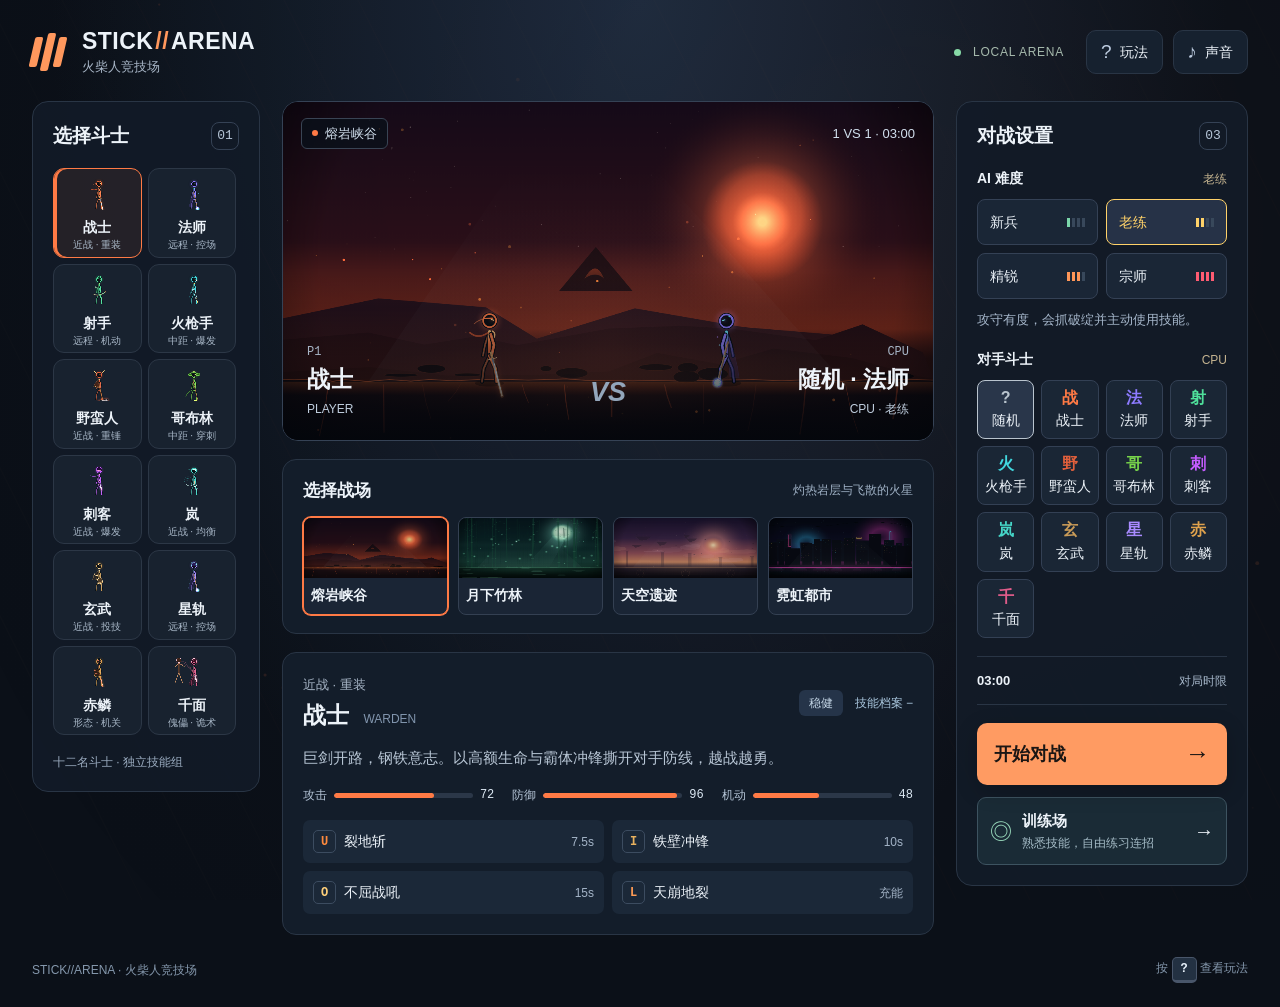
==== commit 83b7d660: "Review fixes: star gate split, puppet decoy lock, armor-aware resonance + v18" ====
--- a/index.html
+++ b/index.html
@@ -14,7 +14,7 @@
   <link rel="manifest" href="manifest.webmanifest">
   <link rel="apple-touch-icon" href="icons/apple-touch-icon.png">
   <link rel="icon" type="image/png" sizes="192x192" href="icons/icon-192.png">
-  <link rel="stylesheet" href="css/ui.css?v=17">
+  <link rel="stylesheet" href="css/ui.css?v=18">
 </head>
 <body>
   <div id="app">
@@ -176,7 +176,7 @@
 
       <footer class="menu-footer">
         <span>STICK//ARENA · 火柴人竞技场</span>
-        <span>BUILD 2026.10.29 / v17 · 十二职业 · 动态充能</span>
+        <span>BUILD 2026.10.29 / v18 · 十二职业 · 动态充能</span>
         <span class="footer-tip">按 <kbd>?</kbd> 查看玩法</span>
       </footer>
     </section>
@@ -521,7 +521,7 @@
               <li><b>命中确认</b><span>连续命中硬直中的对手才计为连击。普攻命中后接技能，技能命中并完成判定后可接满能量大招；长连招的伤害会逐步降低。</span></li>
               <li><b>反击与互击</b><span>打断对手起手会触发反击并延长硬直。双方同帧出手可以互击，最后一击也可能同时倒地。</span></li>
               <li><b>角色克制</b><span>远程擅长拉扯，近战擅长贴脸。利用跳跃躲避弹道与地面火场。</span></li>
-              <li><b>新英雄机制</b><span>岚积攒风势强化气刃；玄武以铁壁减伤、以指令投破防；星轨的星门会拦截敌方弹道；赤鳞在人剑与机关形态间切换；千面让傀儡与本体重合命中，触发共鸣僵直。</span></li>
+              <li><b>新英雄机制</b><span>岚积攒风势强化气刃；玄武以铁壁减伤、以指令投破防；星轨的星门会拦截敌方弹道，并把己方星屑折射成第二发；赤鳞在人剑与机关形态间切换；千面让傀儡与本体重合命中，触发共鸣僵直。</span></li>
             </ul>
             <div class="help-energy">
               <div class="he-bar"><span></span></div>
@@ -534,10 +534,10 @@
     </div>
   </div>
 
-  <script src="js/data.js?v=17"></script>
-  <script src="js/audio.js?v=17"></script>
-  <script src="js/render.js?v=17"></script>
-  <script src="js/entities.js?v=17"></script>
-  <script src="js/game.js?v=17"></script>
+  <script src="js/data.js?v=18"></script>
+  <script src="js/audio.js?v=18"></script>
+  <script src="js/render.js?v=18"></script>
+  <script src="js/entities.js?v=18"></script>
+  <script src="js/game.js?v=18"></script>
 </body>
 </html>
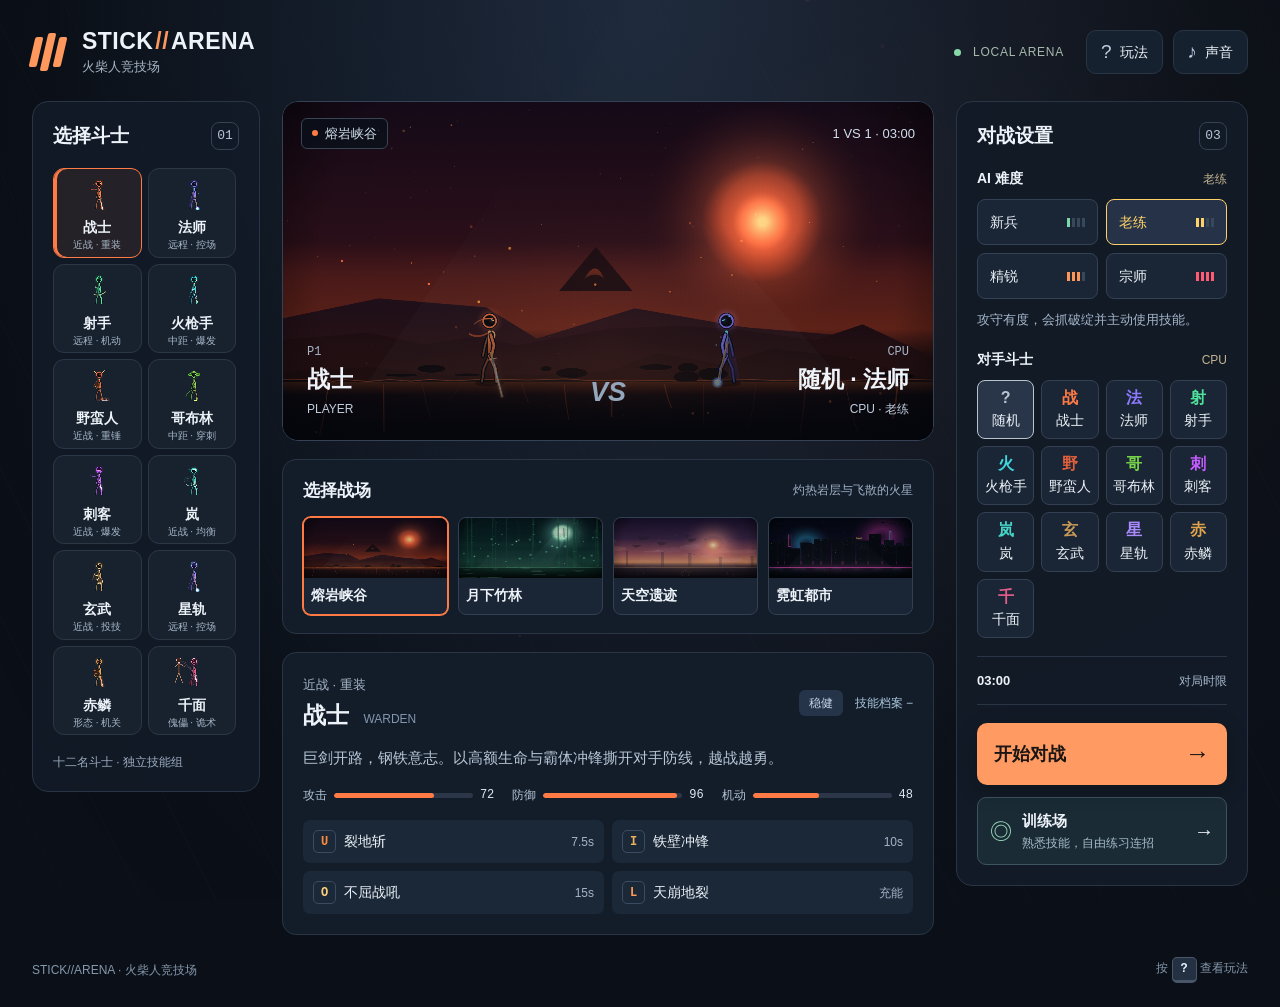
==== commit 302fbdf5: "v20: swept star gates, third-hit resonance, collision and double-jump fixes" ====
--- a/index.html
+++ b/index.html
@@ -14,7 +14,7 @@
   <link rel="manifest" href="manifest.webmanifest">
   <link rel="apple-touch-icon" href="icons/apple-touch-icon.png">
   <link rel="icon" type="image/png" sizes="192x192" href="icons/icon-192.png">
-  <link rel="stylesheet" href="css/ui.css?v=18">
+  <link rel="stylesheet" href="css/ui.css?v=20">
 </head>
 <body>
   <div id="app">
@@ -176,7 +176,7 @@
 
       <footer class="menu-footer">
         <span>STICK//ARENA · 火柴人竞技场</span>
-        <span>BUILD 2026.10.29 / v18 · 十二职业 · 动态充能</span>
+        <span>BUILD 2026.10.29 / v20 · 十二职业 · 动态充能</span>
         <span class="footer-tip">按 <kbd>?</kbd> 查看玩法</span>
       </footer>
     </section>
@@ -534,10 +534,10 @@
     </div>
   </div>
 
-  <script src="js/data.js?v=18"></script>
-  <script src="js/audio.js?v=18"></script>
-  <script src="js/render.js?v=18"></script>
-  <script src="js/entities.js?v=18"></script>
-  <script src="js/game.js?v=18"></script>
+  <script src="js/data.js?v=20"></script>
+  <script src="js/audio.js?v=20"></script>
+  <script src="js/render.js?v=20"></script>
+  <script src="js/entities.js?v=20"></script>
+  <script src="js/game.js?v=20"></script>
 </body>
 </html>
